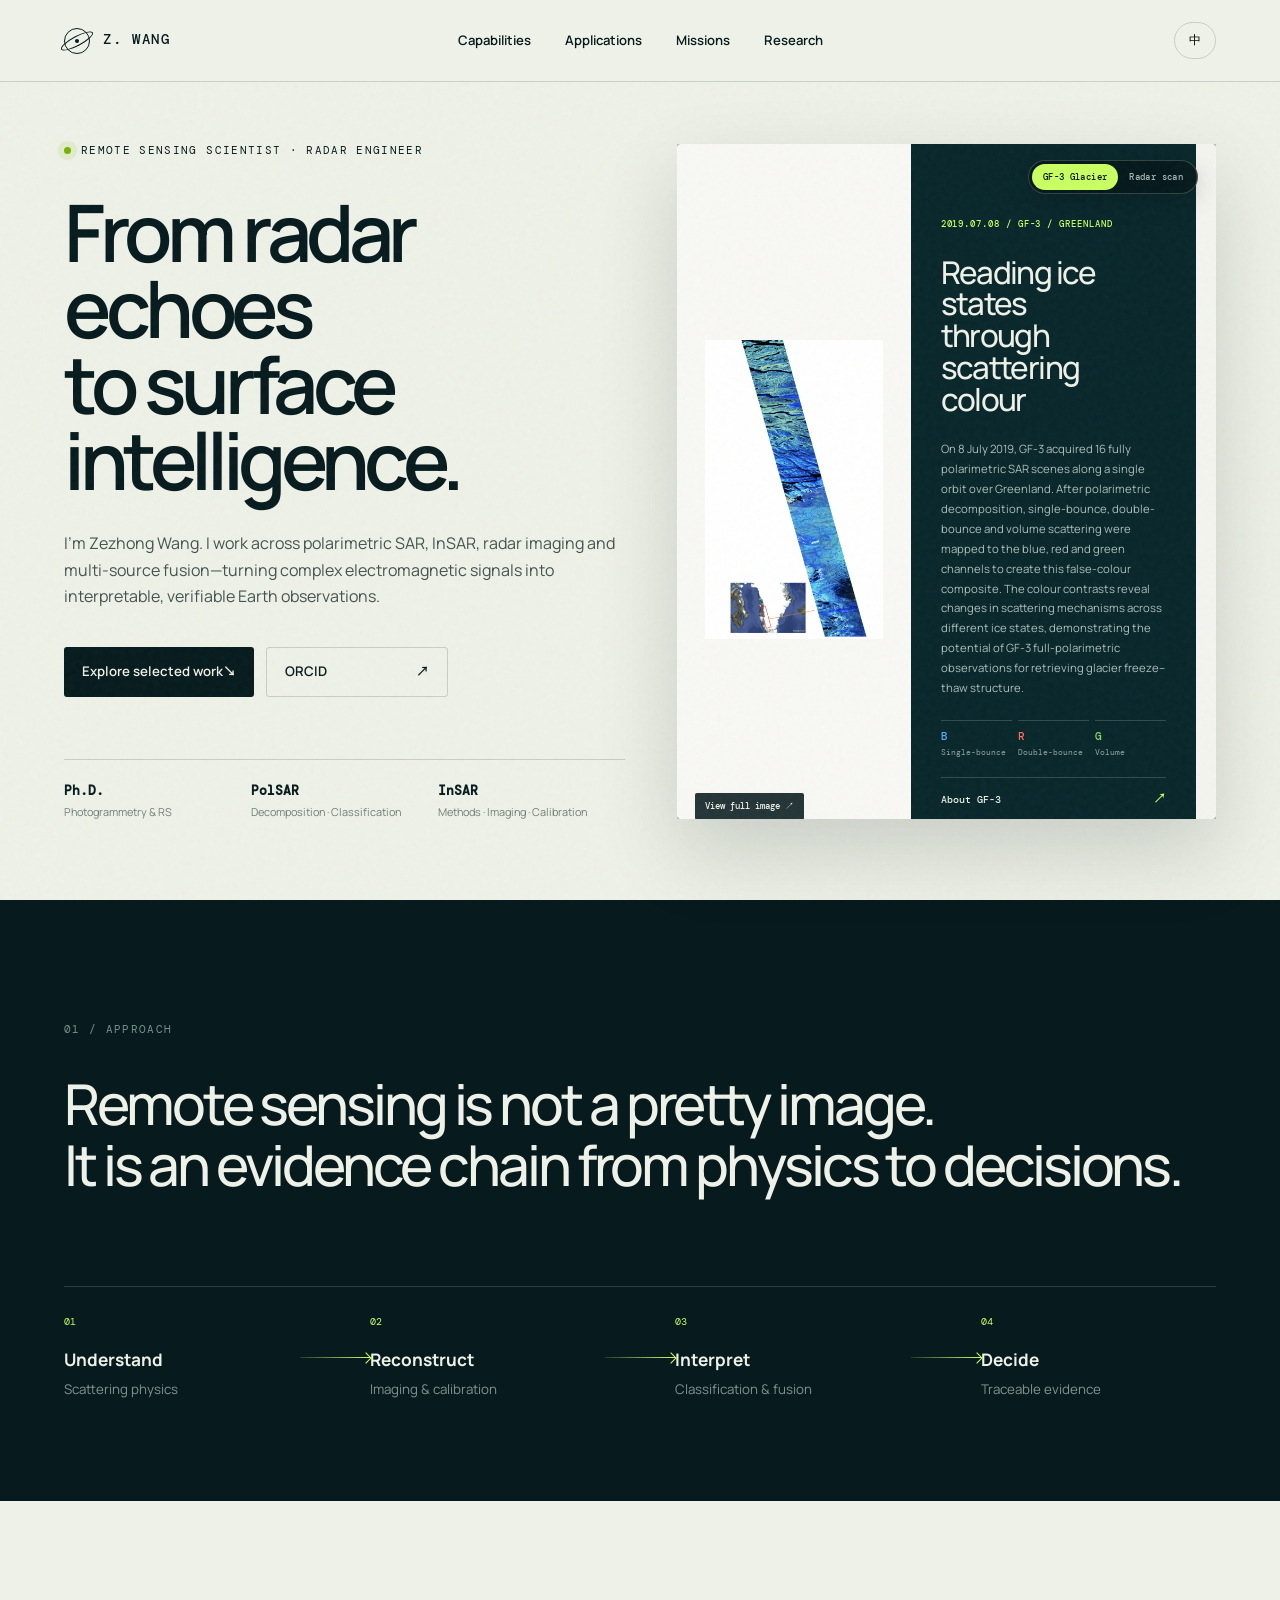
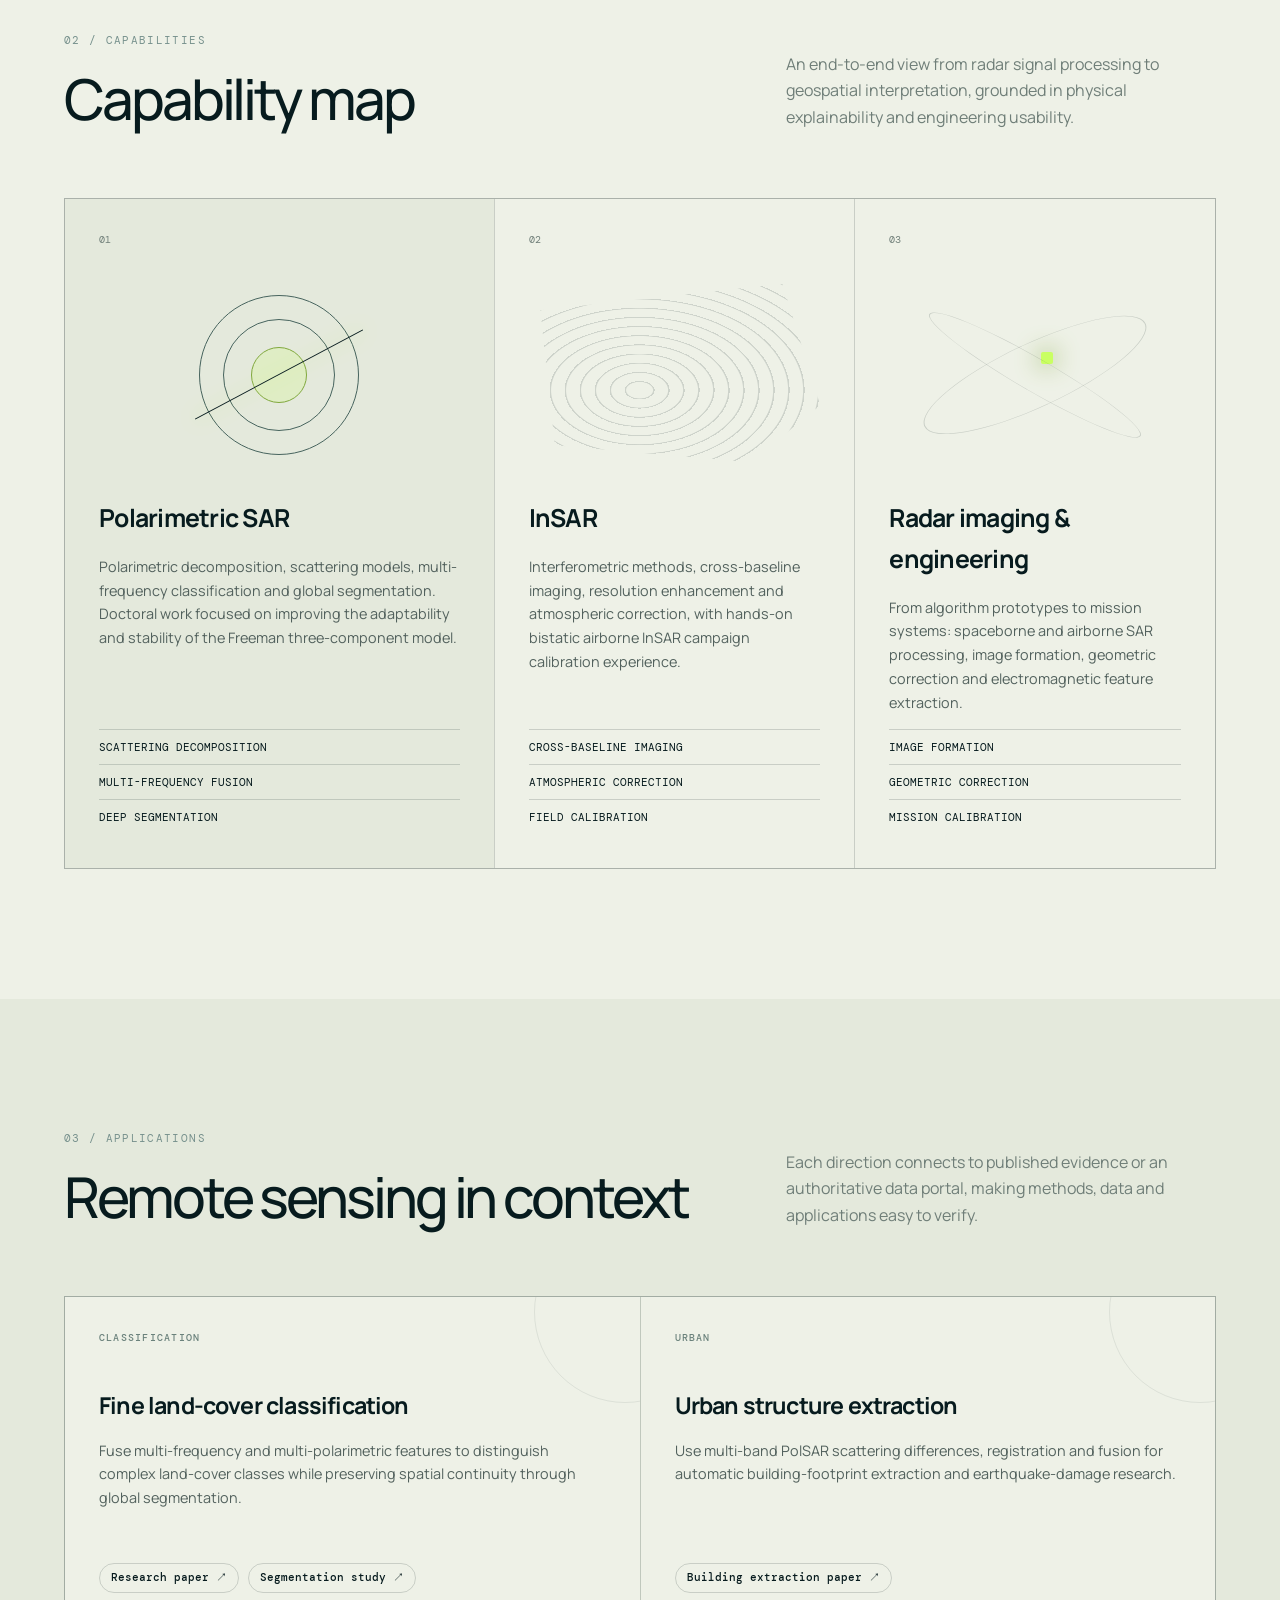
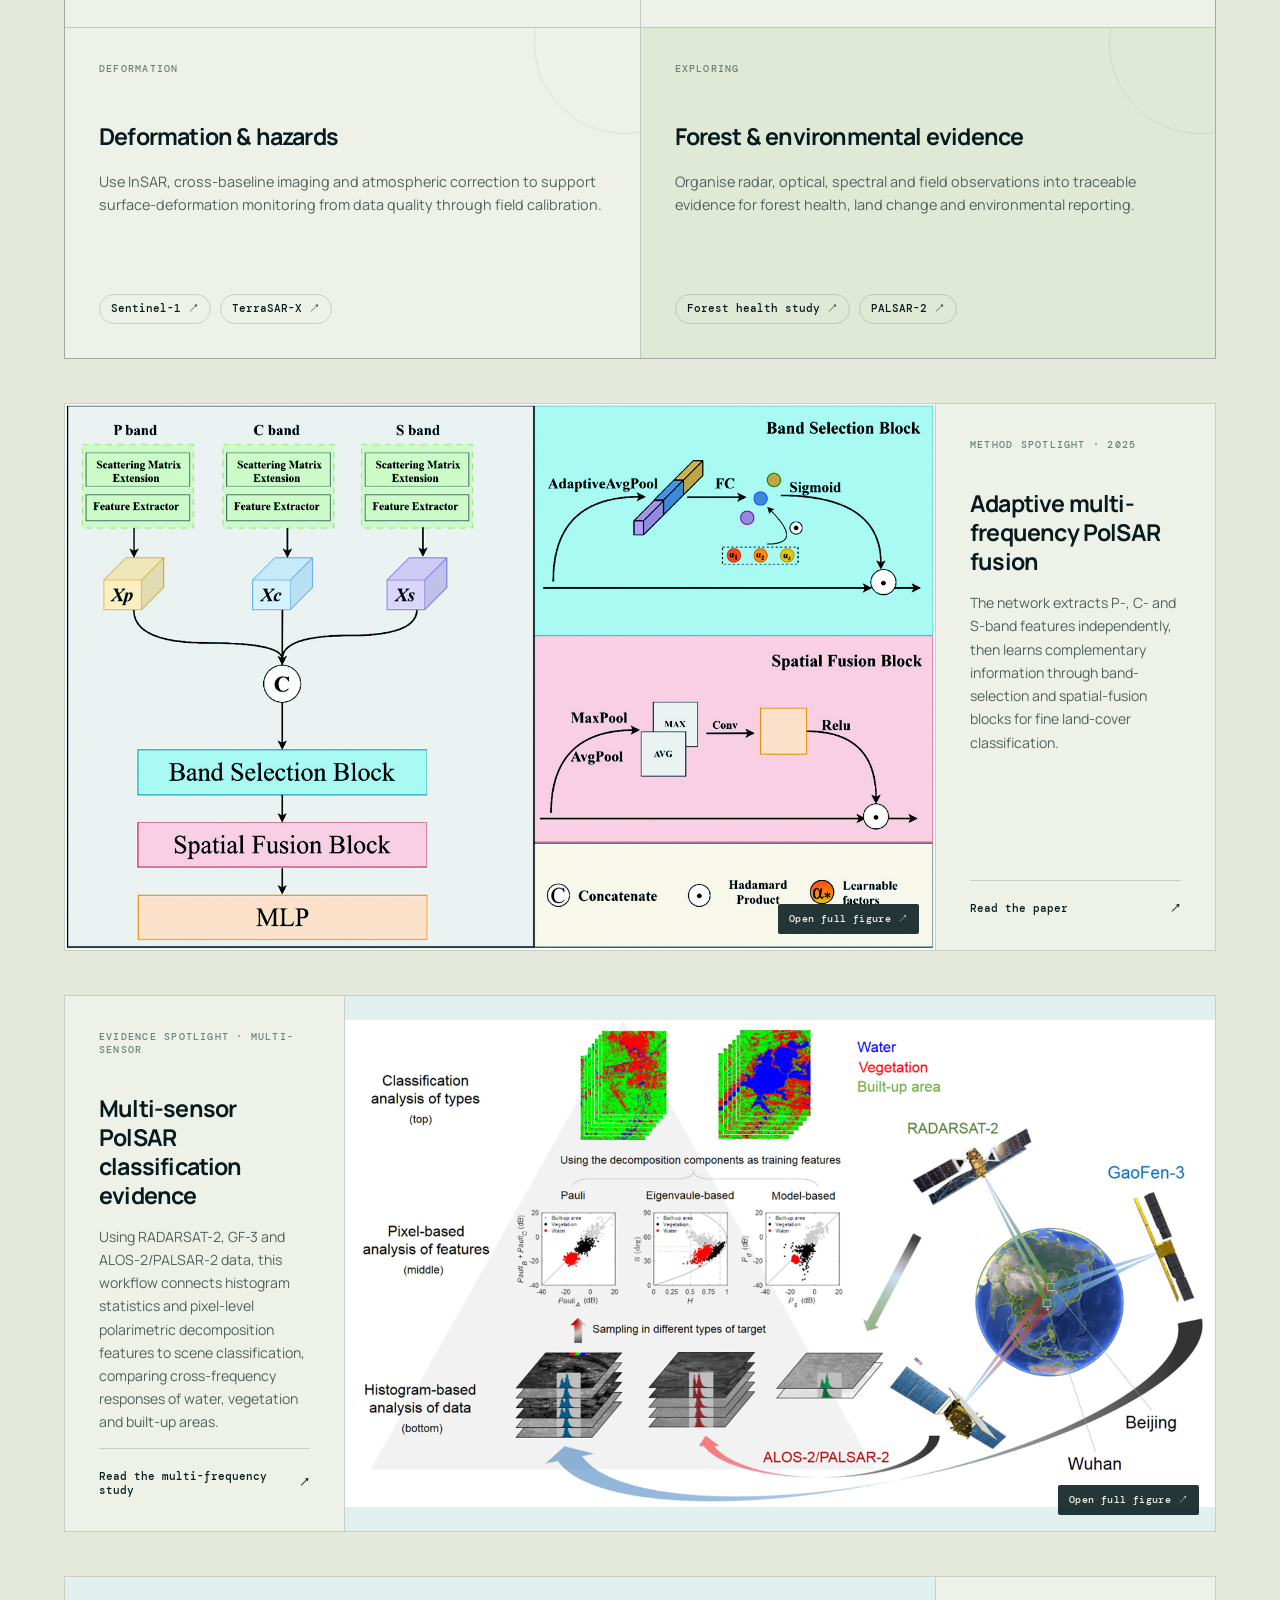
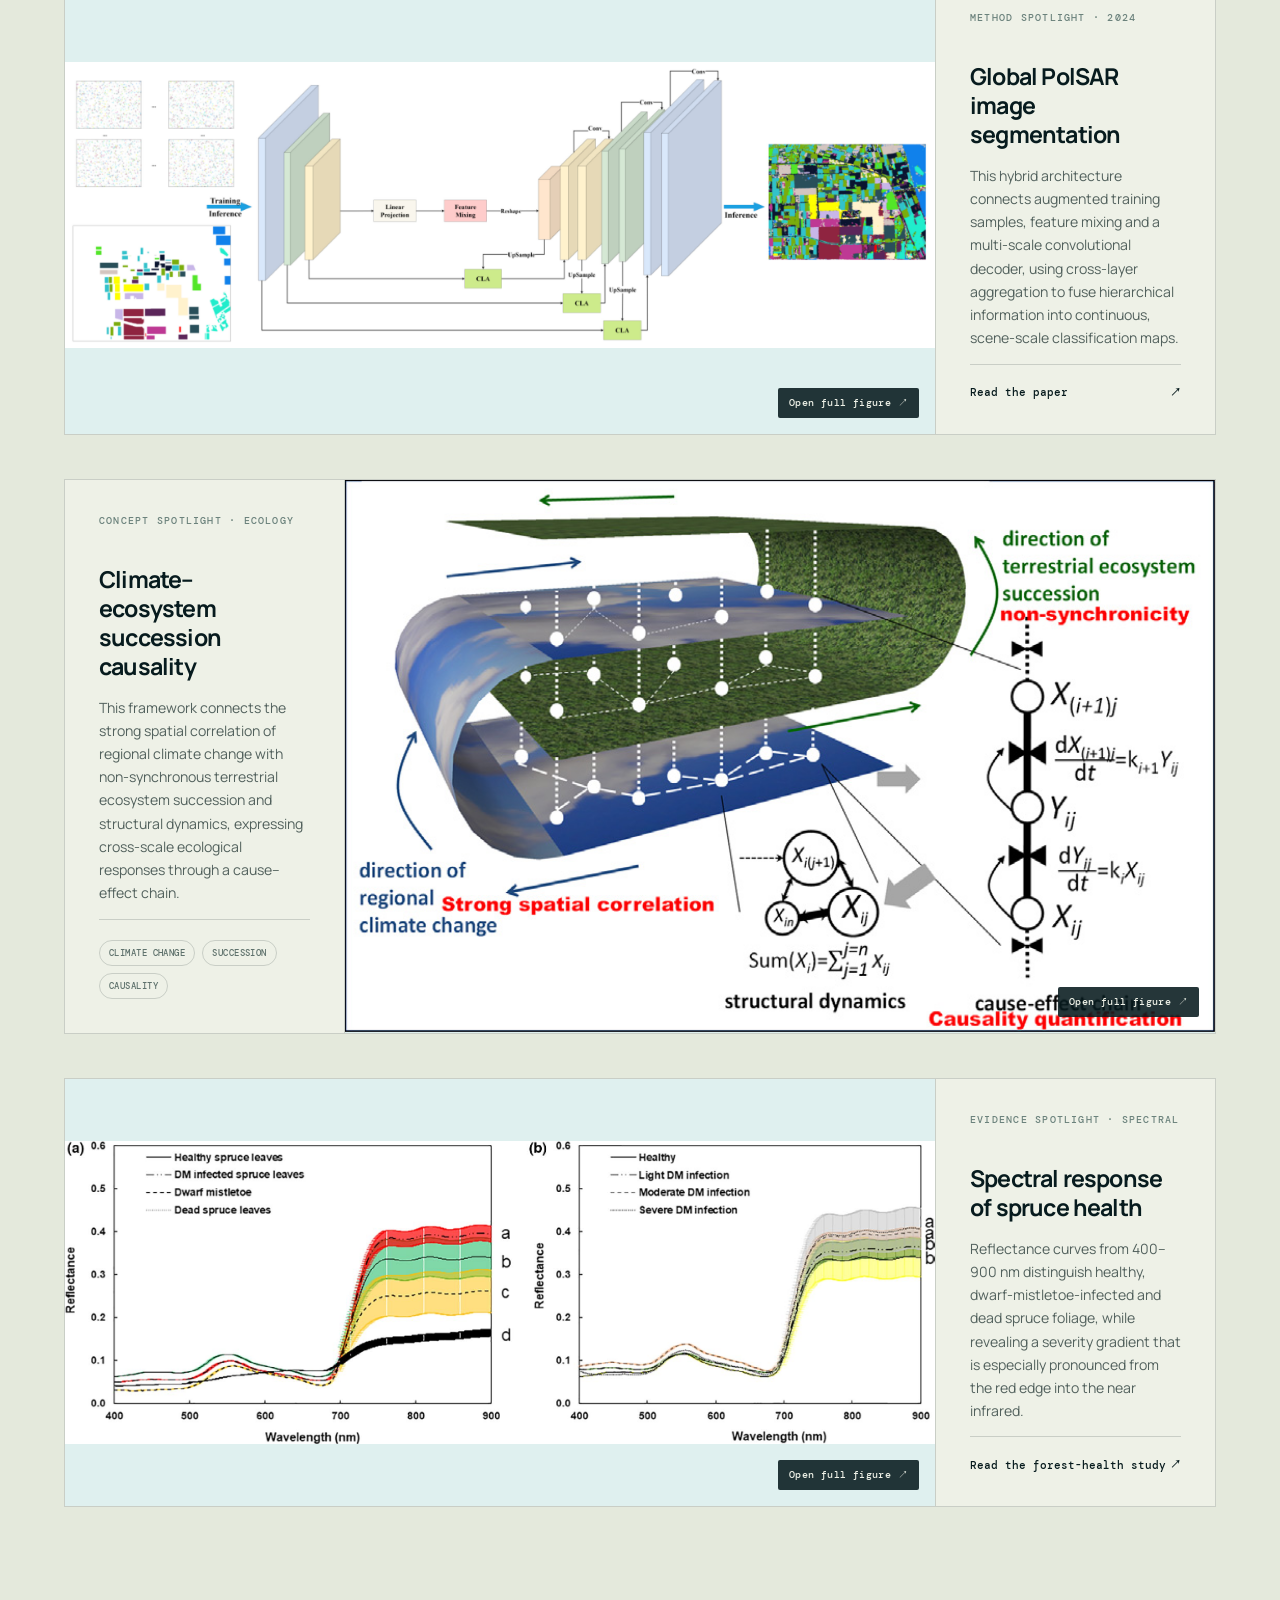
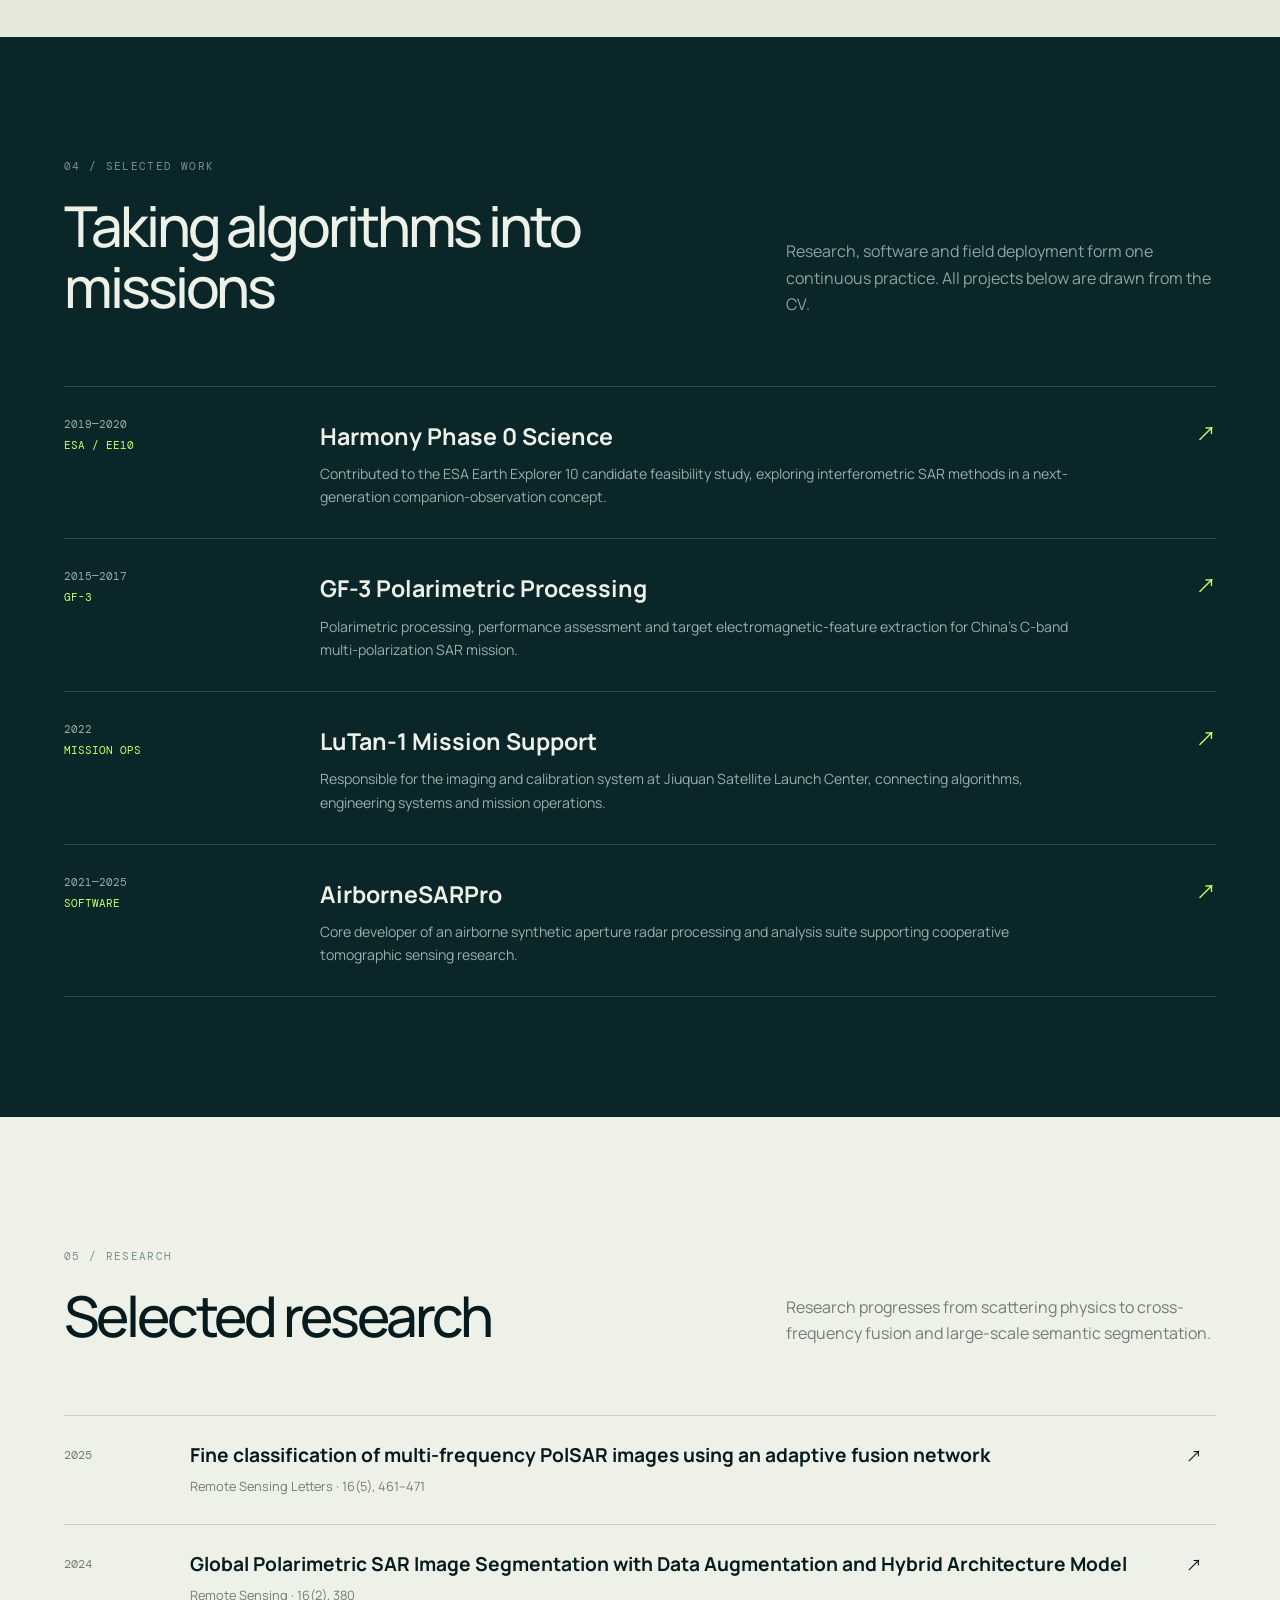
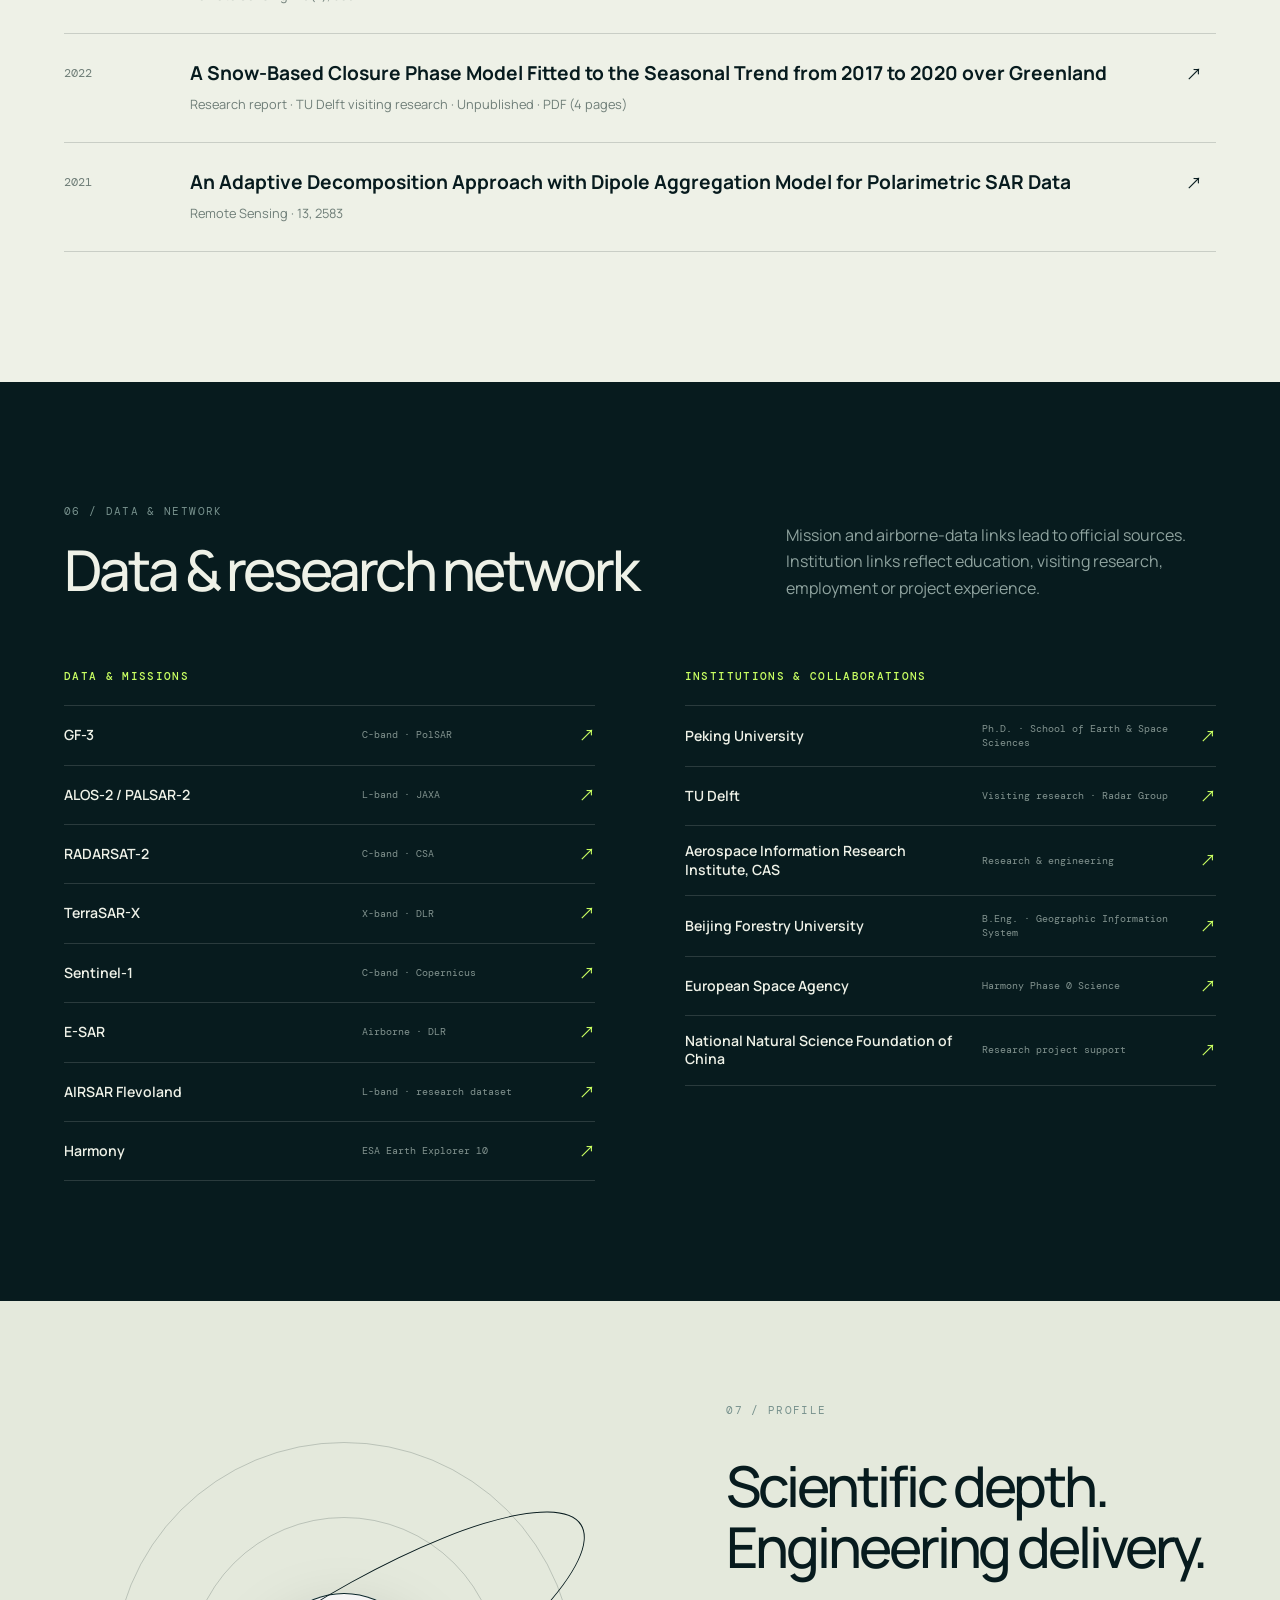
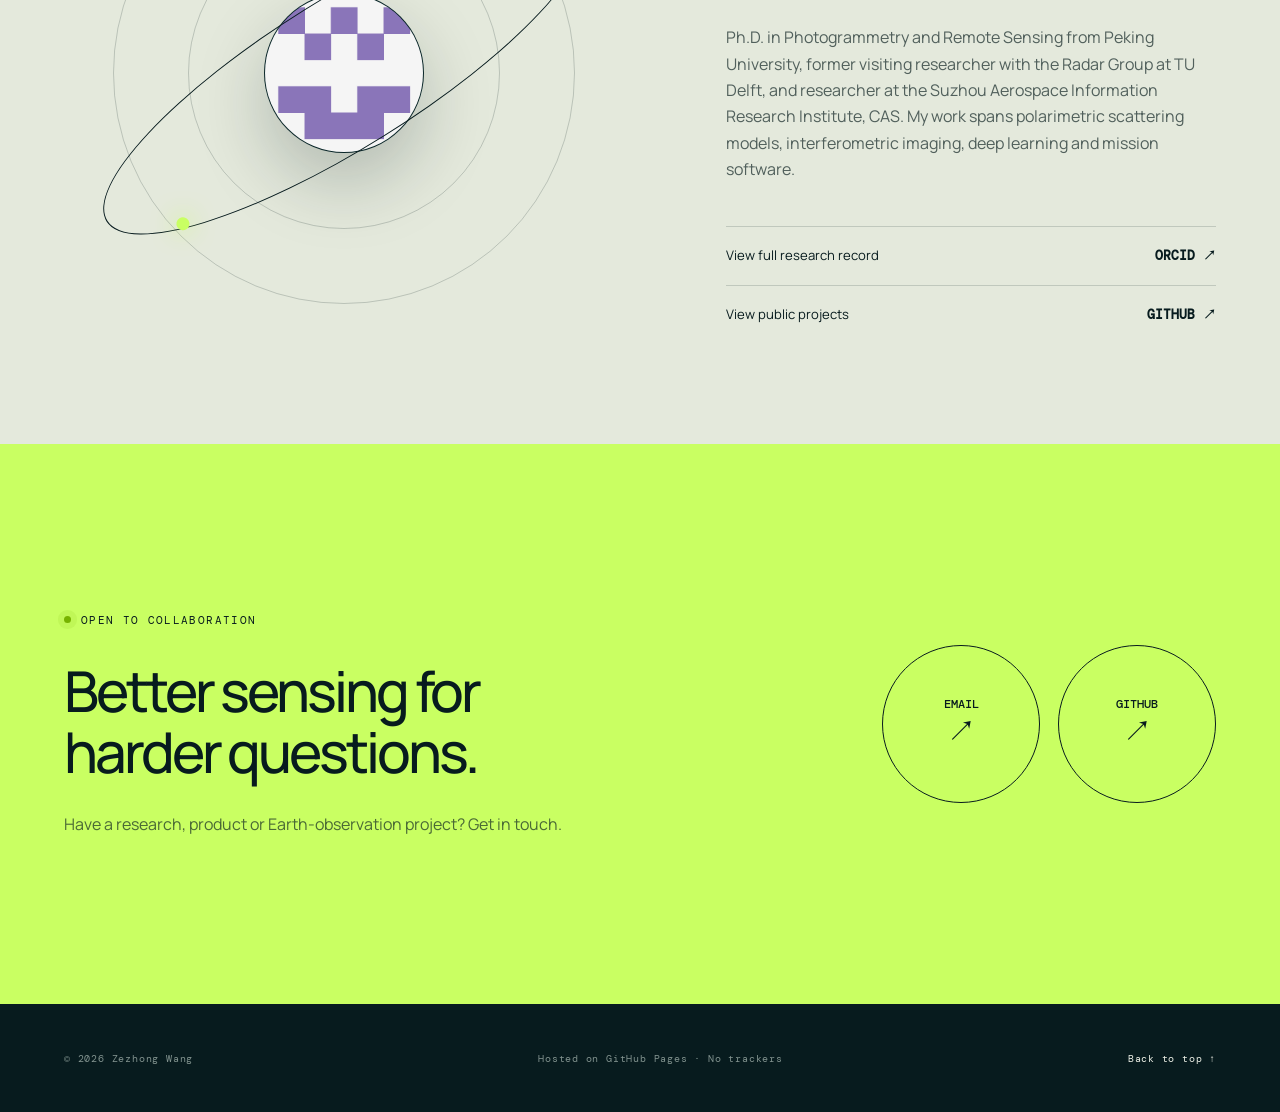
==== index.html @ a70226bd "Add TU Delft Greenland closure phase report" ====
<!doctype html>
<html lang="zh-CN">
<head>
  <meta charset="utf-8" />
  <meta name="viewport" content="width=device-width, initial-scale=1" />
  <meta name="description" content="Zezhong Wang 的个人遥感研究与工程作品集，聚焦极化 SAR、InSAR、雷达成像与多源遥感融合。" />
  <meta name="theme-color" content="#061b1f" />
  <meta property="og:type" content="website" />
  <meta property="og:title" content="Zezhong Wang — Remote Sensing Scientist" />
  <meta property="og:description" content="Polarimetric SAR, InSAR, radar imaging and traceable Earth-observation evidence." />
  <meta property="og:image" content="assets/img/social-card.svg" />
  <title>Zezhong Wang — Remote Sensing Scientist</title>
  <link rel="icon" href="assets/img/favicon.svg" type="image/svg+xml" />
  <link rel="preconnect" href="https://fonts.googleapis.com">
  <link rel="preconnect" href="https://fonts.gstatic.com" crossorigin>
  <link href="https://fonts.googleapis.com/css2?family=DM+Mono:wght@300;400;500&family=Manrope:wght@400;500;600;700&family=Noto+Sans+SC:wght@400;500;600;700&display=swap" rel="stylesheet">
  <link rel="stylesheet" href="styles.css?v=20261019-10" />
</head>
<body>
  <a class="skip-link" href="#top" data-zh="跳到主要内容" data-en="Skip to content">跳到主要内容</a>
  <div class="noise" aria-hidden="true"></div>
  <header class="site-header">
    <a class="brand" href="#top" aria-label="返回首页">
      <span class="brand-mark" aria-hidden="true"><i></i></span>
      <span>Z. WANG</span>
    </a>
    <nav id="site-nav" aria-label="主导航">
      <a href="#capabilities" data-zh="能力" data-en="Capabilities">能力</a>
      <a href="#applications" data-zh="应用" data-en="Applications">应用</a>
      <a href="#missions" data-zh="项目" data-en="Missions">项目</a>
      <a href="#research" data-zh="研究" data-en="Research">研究</a>
    </nav>
    <div class="header-actions">
      <button class="nav-toggle" type="button" aria-expanded="false" aria-controls="site-nav" aria-label="打开导航"><span></span><span></span><span></span></button>
      <button class="lang-toggle" type="button" aria-label="Switch language">EN</button>
    </div>
  </header>

  <main id="top">
    <section class="hero section-shell">
      <div class="hero-copy">
        <div class="eyebrow"><span class="pulse"></span><span data-zh="遥感科学家 · 雷达工程师" data-en="REMOTE SENSING SCIENTIST · RADAR ENGINEER">遥感科学家 · 雷达工程师</span></div>
        <h1 data-zh="从雷达回波，<br>看到地表结构。" data-en="From radar echoes<br>to surface intelligence.">从雷达回波，<br>看到地表结构。</h1>
        <p class="hero-lead" data-zh="我是 Zezhong Wang，专注于极化 SAR、InSAR、雷达成像与多源遥感融合，把复杂电磁信息转化为可解释、可验证的地球观测结果。" data-en="I'm Zezhong Wang. I work across polarimetric SAR, InSAR, radar imaging and multi-source fusion—turning complex electromagnetic signals into interpretable, verifiable Earth observations.">我是 Zezhong Wang，专注于极化 SAR、InSAR、雷达成像与多源遥感融合，把复杂电磁信息转化为可解释、可验证的地球观测结果。</p>
        <div class="hero-actions">
          <a class="button primary" href="#missions"><span data-zh="查看代表项目" data-en="Explore selected work">查看代表项目</span><b aria-hidden="true">↘</b></a>
          <a class="button ghost" href="https://orcid.org/0000-0002-5778-3769" target="_blank" rel="noreferrer">ORCID <span aria-hidden="true">↗</span></a>
        </div>
        <div class="signal-stats" aria-label="专业概览">
          <div><strong>Ph.D.</strong><span data-zh="摄影测量与遥感" data-en="Photogrammetry & RS">摄影测量与遥感</span></div>
          <div><strong>PolSAR</strong><span data-zh="分解 · 分类 · 分割" data-en="Decomposition · Classification">分解 · 分类 · 分割</span></div>
          <div><strong>InSAR</strong><span data-zh="方法 · 成像 · 标定" data-en="Methods · Imaging · Calibration">方法 · 成像 · 标定</span></div>
        </div>
      </div>

      <div class="hero-visual show-case" aria-label="高分三号格陵兰冰川极化 SAR 案例与交互式雷达扫描">
        <div class="visual-switch" role="group" aria-label="首屏视图">
          <button type="button" data-visual-mode="case" aria-pressed="true" data-zh="GF-3 冰川" data-en="GF-3 Glacier">GF-3 冰川</button>
          <button type="button" data-visual-mode="radar" aria-pressed="false" data-zh="互动雷达" data-en="Radar scan">互动雷达</button>
        </div>
        <canvas id="radarCanvas"></canvas>
        <div class="hud hud-top radar-ui"><span>SAR / POL</span><span class="live">LIVE</span></div>
        <div class="hud hud-side radar-ui" aria-hidden="true"><span>74°N</span><span>68°N</span><span>62°N</span></div>
        <div class="hud hud-bottom radar-ui">
          <span>HH</span><span>HV</span><span>VV</span><span>Δφ</span>
        </div>
        <div class="scan-caption radar-ui"><span data-zh="移动指针，探索回波" data-en="Move to interrogate echoes">移动指针，探索回波</span><b id="signalValue">−18.4 dB</b></div>
        <div class="profile-chip radar-ui">
          <img src="assets/img/avatar.png" alt="Zezhong Wang" width="56" height="56" />
          <div><strong>Zezhong Wang</strong><span><i></i><span data-zh="欢迎交流与合作" data-en="Open to collaboration">欢迎交流与合作</span></span></div>
        </div>
        <article class="hero-case-study">
          <a class="case-image" href="assets/img/gf3-greenland-glacier.png" target="_blank" rel="noreferrer" aria-label="查看高分三号格陵兰冰川伪彩色合成影像大图">
            <img src="assets/img/gf3-greenland-glacier.webp" alt="高分三号在格陵兰岛获取的全极化 SAR 伪彩色合成影像" decoding="async">
            <span data-zh="查看完整影像 ↗" data-en="View full image ↗">查看完整影像 ↗</span>
          </a>
          <div class="case-copy">
            <p class="case-kicker">2019.07.08 / GF-3 / GREENLAND</p>
            <h2 data-zh="从散射色彩<br>识别冰体状态" data-en="Reading ice states<br>through scattering colour">从散射色彩<br>识别冰体状态</h2>
            <p data-zh="2019年7月8日，高分三号（GF-3）在格陵兰岛上空单轨连续获取16景全极化 SAR 数据。经极化分解后，以单次散射、二次散射和体散射分别映射至蓝、红、绿通道，生成伪彩色合成影像。影像中的颜色差异揭示了不同冰体状态对应的散射机制变化，展示了利用 GF-3 全极化观测反演冰川冻融结构的潜力。" data-en="On 8 July 2019, GF-3 acquired 16 fully polarimetric SAR scenes along a single orbit over Greenland. After polarimetric decomposition, single-bounce, double-bounce and volume scattering were mapped to the blue, red and green channels to create this false-colour composite. The colour contrasts reveal changes in scattering mechanisms across different ice states, demonstrating the potential of GF-3 full-polarimetric observations for retrieving glacier freeze–thaw structure.">2019年7月8日，高分三号（GF-3）在格陵兰岛上空单轨连续获取16景全极化 SAR 数据。经极化分解后，以单次散射、二次散射和体散射分别映射至蓝、红、绿通道，生成伪彩色合成影像。影像中的颜色差异揭示了不同冰体状态对应的散射机制变化，展示了利用 GF-3 全极化观测反演冰川冻融结构的潜力。</p>
            <div class="case-legend" aria-label="极化分解通道">
              <span class="blue"><b>B</b><em data-zh="单次散射" data-en="Single-bounce">单次散射</em></span>
              <span class="red"><b>R</b><em data-zh="二次散射" data-en="Double-bounce">二次散射</em></span>
              <span class="green"><b>G</b><em data-zh="体散射" data-en="Volume">体散射</em></span>
            </div>
            <a class="case-source" href="https://www.cnsa.gov.cn/english/n6465652/n6465653/c6649456/content.html" target="_blank" rel="noreferrer"><span data-zh="了解 GF-3" data-en="About GF-3">了解 GF-3</span><b aria-hidden="true">↗</b></a>
          </div>
        </article>
      </div>
    </section>

    <section class="statement section-shell" aria-labelledby="statement-title">
      <p class="section-index">01 / APPROACH</p>
      <h2 id="statement-title" data-zh="遥感不是一张漂亮的图。<br>它是一条从物理机理到可靠判断的证据链。" data-en="Remote sensing is not a pretty image.<br>It is an evidence chain from physics to decisions.">遥感不是一张漂亮的图。<br>它是一条从物理机理到可靠判断的证据链。</h2>
      <div class="approach-flow" aria-label="遥感工作流">
        <div><span>01</span><strong data-zh="理解散射" data-en="Understand">理解散射</strong><small data-zh="极化机理与电磁特征" data-en="Scattering physics">极化机理与电磁特征</small></div>
        <i aria-hidden="true"></i>
        <div><span>02</span><strong data-zh="重建信息" data-en="Reconstruct">重建信息</strong><small data-zh="成像、标定与干涉" data-en="Imaging & calibration">成像、标定与干涉</small></div>
        <i aria-hidden="true"></i>
        <div><span>03</span><strong data-zh="提取语义" data-en="Interpret">提取语义</strong><small data-zh="分类、分割与融合" data-en="Classification & fusion">分类、分割与融合</small></div>
        <i aria-hidden="true"></i>
        <div><span>04</span><strong data-zh="支持决策" data-en="Decide">支持决策</strong><small data-zh="可解释、可复核的结果" data-en="Traceable evidence">可解释、可复核的结果</small></div>
      </div>
    </section>

    <section id="capabilities" class="capabilities section-shell">
      <div class="section-heading">
        <div><p class="section-index">02 / CAPABILITIES</p><h2 data-zh="能力坐标" data-en="Capability map">能力坐标</h2></div>
        <p data-zh="覆盖从雷达信号处理到地学信息提取的完整链路，同时保持对物理可解释性与工程可用性的关注。" data-en="An end-to-end view from radar signal processing to geospatial interpretation, grounded in physical explainability and engineering usability.">覆盖从雷达信号处理到地学信息提取的完整链路，同时保持对物理可解释性与工程可用性的关注。</p>
      </div>
      <div class="capability-grid">
        <article class="cap-card featured">
          <div class="card-number">01</div>
          <div class="polar-glyph" aria-hidden="true"><span></span><span></span><span></span><i></i></div>
          <h3>Polarimetric SAR</h3>
          <p data-zh="极化分解、散射建模、多频 PolSAR 分类与全局分割；博士研究聚焦 Freeman 三分量分解模型的适应性与稳定性。" data-en="Polarimetric decomposition, scattering models, multi-frequency classification and global segmentation. Doctoral work focused on improving the adaptability and stability of the Freeman three-component model.">极化分解、散射建模、多频 PolSAR 分类与全局分割；博士研究聚焦 Freeman 三分量分解模型的适应性与稳定性。</p>
          <ul><li>Scattering decomposition</li><li>Multi-frequency fusion</li><li>Deep segmentation</li></ul>
        </article>
        <article class="cap-card">
          <div class="card-number">02</div>
          <div class="contour-icon" aria-hidden="true"></div>
          <h3>InSAR</h3>
          <p data-zh="干涉方法、跨基线成像、分辨率提升与大气改正；拥有机载双站 InSAR 外场与角反射器标定经验。" data-en="Interferometric methods, cross-baseline imaging, resolution enhancement and atmospheric correction, with hands-on bistatic airborne InSAR campaign calibration experience.">干涉方法、跨基线成像、分辨率提升与大气改正；拥有机载双站 InSAR 外场与角反射器标定经验。</p>
          <ul><li>Cross-baseline imaging</li><li>Atmospheric correction</li><li>Field calibration</li></ul>
        </article>
        <article class="cap-card">
          <div class="card-number">03</div>
          <div class="orbit-icon" aria-hidden="true"><i></i></div>
          <h3 data-zh="雷达成像与工程" data-en="Radar imaging & engineering">雷达成像与工程</h3>
          <p data-zh="从算法原型到任务系统：参与星载与机载 SAR 处理软件、成像软件、几何校正及电磁特征提取工具开发。" data-en="From algorithm prototypes to mission systems: spaceborne and airborne SAR processing, image formation, geometric correction and electromagnetic feature extraction.">从算法原型到任务系统：参与星载与机载 SAR 处理软件、成像软件、几何校正及电磁特征提取工具开发。</p>
          <ul><li>Image formation</li><li>Geometric correction</li><li>Mission calibration</li></ul>
        </article>
      </div>
    </section>

    <section id="applications" class="applications section-shell">
      <div class="section-heading">
        <div><p class="section-index">03 / APPLICATIONS</p><h2 data-zh="把遥感能力放进场景" data-en="Remote sensing in context">把遥感能力放进场景</h2></div>
        <p data-zh="每个方向都连接到已发表研究或权威数据入口，让方法、数据与应用可以被快速核验。" data-en="Each direction connects to published evidence or an authoritative data portal, making methods, data and applications easy to verify.">每个方向都连接到已发表研究或权威数据入口，让方法、数据与应用可以被快速核验。</p>
      </div>
      <div class="application-grid">
        <article class="application-card">
          <span class="app-tag">CLASSIFICATION</span>
          <h3 data-zh="地物精细分类" data-en="Fine land-cover classification">地物精细分类</h3>
          <p data-zh="融合多频、多极化特征，提高复杂地物类别的区分能力，并通过全局分割保持空间结构连续性。" data-en="Fuse multi-frequency and multi-polarimetric features to distinguish complex land-cover classes while preserving spatial continuity through global segmentation.">融合多频、多极化特征，提高复杂地物类别的区分能力，并通过全局分割保持空间结构连续性。</p>
          <div class="app-links"><a href="https://doi.org/10.1080/2150704X.2025.2470884" target="_blank" rel="noreferrer" data-zh="研究论文 ↗" data-en="Research paper ↗">研究论文 ↗</a><a href="https://www.mdpi.com/2072-4292/16/2/380" target="_blank" rel="noreferrer" data-zh="分割研究 ↗" data-en="Segmentation study ↗">分割研究 ↗</a></div>
        </article>
        <article class="application-card">
          <span class="app-tag">URBAN</span>
          <h3 data-zh="城市建筑提取" data-en="Urban structure extraction">城市建筑提取</h3>
          <p data-zh="利用多波段 PolSAR 的散射差异、配准与融合，自动提取建筑轮廓，并支持震害信息识别研究。" data-en="Use multi-band PolSAR scattering differences, registration and fusion for automatic building-footprint extraction and earthquake-damage research.">利用多波段 PolSAR 的散射差异、配准与融合，自动提取建筑轮廓，并支持震害信息识别研究。</p>
          <div class="app-links"><a href="https://doi.org/10.11999/JEIT220776" target="_blank" rel="noreferrer" data-zh="建筑提取论文 ↗" data-en="Building extraction paper ↗">建筑提取论文 ↗</a></div>
        </article>
        <article class="application-card">
          <span class="app-tag">DEFORMATION</span>
          <h3 data-zh="形变与灾害监测" data-en="Deformation & hazards">形变与灾害监测</h3>
          <p data-zh="以 InSAR、跨基线成像和大气改正支撑地表形变观测，从数据质量到现场标定建立可靠链路。" data-en="Use InSAR, cross-baseline imaging and atmospheric correction to support surface-deformation monitoring from data quality through field calibration.">以 InSAR、跨基线成像和大气改正支撑地表形变观测，从数据质量到现场标定建立可靠链路。</p>
          <div class="app-links"><a href="https://dataspace.copernicus.eu/data-collections/copernicus-sentinel-missions/sentinel-1" target="_blank" rel="noreferrer">Sentinel-1 ↗</a><a href="https://www.dlr.de/en/research-and-transfer/projects-and-missions/terrasar-x/data-access-and-products" target="_blank" rel="noreferrer">TerraSAR-X ↗</a></div>
        </article>
        <article class="application-card exploring">
          <span class="app-tag" data-zh="正在拓展" data-en="EXPLORING">正在拓展</span>
          <h3 data-zh="森林与环境证据" data-en="Forest & environmental evidence">森林与环境证据</h3>
          <p data-zh="将雷达、光学、光谱与地面观测组织成可追溯证据，面向森林健康、土地变化与环境报告。" data-en="Organise radar, optical, spectral and field observations into traceable evidence for forest health, land change and environmental reporting.">将雷达、光学、光谱与地面观测组织成可追溯证据，面向森林健康、土地变化与环境报告。</p>
          <div class="app-links"><a href="https://doi.org/10.1111/efp.12669" target="_blank" rel="noreferrer" data-zh="森林健康研究 ↗" data-en="Forest health study ↗">森林健康研究 ↗</a><a href="https://www.eorc.jaxa.jp/ALOS/en/dataset/palsar2_l22_e.htm" target="_blank" rel="noreferrer">PALSAR-2 ↗</a></div>
        </article>
      </div>
      <figure class="method-figure">
        <a class="method-image" href="assets/img/adaptive-multifrequency-fusion.png" target="_blank" rel="noreferrer" aria-label="查看多频 PolSAR 自适应融合网络大图">
          <img src="assets/img/adaptive-multifrequency-fusion.webp" alt="P、C、S 波段 PolSAR 自适应融合网络结构图" loading="lazy" decoding="async">
          <span data-zh="打开大图 ↗" data-en="Open full figure ↗">打开大图 ↗</span>
        </a>
        <figcaption>
          <span class="app-tag">METHOD SPOTLIGHT · 2025</span>
          <h3 data-zh="多频 PolSAR 自适应融合" data-en="Adaptive multi-frequency PolSAR fusion">多频 PolSAR 自适应融合</h3>
          <p data-zh="该网络分别提取 P、C、S 波段特征，通过波段选择与空间融合模块学习互补信息，为复杂地物精细分类提供可解释的融合路径。" data-en="The network extracts P-, C- and S-band features independently, then learns complementary information through band-selection and spatial-fusion blocks for fine land-cover classification.">该网络分别提取 P、C、S 波段特征，通过波段选择与空间融合模块学习互补信息，为复杂地物精细分类提供可解释的融合路径。</p>
          <a class="method-paper" href="https://doi.org/10.1080/2150704X.2025.2470884" target="_blank" rel="noreferrer"><span data-zh="查看论文" data-en="Read the paper">查看论文</span><b aria-hidden="true">↗</b></a>
        </figcaption>
      </figure>
      <figure class="method-figure reverse">
        <a class="method-image" href="assets/img/multisensor-polsar-classification.png" target="_blank" rel="noreferrer" aria-label="查看多传感器 PolSAR 分类分析大图">
          <img src="assets/img/multisensor-polsar-classification.webp" alt="RADARSAT-2、高分三号与 ALOS-2 PALSAR-2 多传感器极化 SAR 分类分析流程图" loading="lazy" decoding="async">
          <span data-zh="打开大图 ↗" data-en="Open full figure ↗">打开大图 ↗</span>
        </a>
        <figcaption>
          <span class="app-tag">EVIDENCE SPOTLIGHT · MULTI-SENSOR</span>
          <h3 data-zh="多传感器 PolSAR 分类证据链" data-en="Multi-sensor PolSAR classification evidence">多传感器 PolSAR 分类证据链</h3>
          <p data-zh="以 RADARSAT-2、高分三号和 ALOS-2/PALSAR-2 数据为基础，从直方图统计、像素级极化分解特征到场景分类结果，比较水体、植被与建筑区的跨频段响应。" data-en="Using RADARSAT-2, GF-3 and ALOS-2/PALSAR-2 data, this workflow connects histogram statistics and pixel-level polarimetric decomposition features to scene classification, comparing cross-frequency responses of water, vegetation and built-up areas.">以 RADARSAT-2、高分三号和 ALOS-2/PALSAR-2 数据为基础，从直方图统计、像素级极化分解特征到场景分类结果，比较水体、植被与建筑区的跨频段响应。</p>
          <a class="method-paper" href="https://doi.org/10.1080/2150704X.2025.2470884" target="_blank" rel="noreferrer"><span data-zh="查看多频分类研究" data-en="Read the multi-frequency study">查看多频分类研究</span><b aria-hidden="true">↗</b></a>
        </figcaption>
      </figure>
      <figure class="method-figure">
        <a class="method-image" href="assets/img/global-polsar-segmentation.png" target="_blank" rel="noreferrer" aria-label="查看全局 PolSAR 图像分割网络大图">
          <img src="assets/img/global-polsar-segmentation.webp" alt="从训练样本增强到全局 PolSAR 分类图的混合分割网络结构图" loading="lazy" decoding="async">
          <span data-zh="打开大图 ↗" data-en="Open full figure ↗">打开大图 ↗</span>
        </a>
        <figcaption>
          <span class="app-tag">METHOD SPOTLIGHT · 2024</span>
          <h3 data-zh="全局 PolSAR 图像分割" data-en="Global PolSAR image segmentation">全局 PolSAR 图像分割</h3>
          <p data-zh="该混合架构把增强后的训练样本、特征混合与多尺度卷积解码连接起来，并通过跨层聚合模块融合不同层级信息，面向大范围场景生成连续分类结果。" data-en="This hybrid architecture connects augmented training samples, feature mixing and a multi-scale convolutional decoder, using cross-layer aggregation to fuse hierarchical information into continuous, scene-scale classification maps.">该混合架构把增强后的训练样本、特征混合与多尺度卷积解码连接起来，并通过跨层聚合模块融合不同层级信息，面向大范围场景生成连续分类结果。</p>
          <a class="method-paper" href="https://doi.org/10.3390/rs16020380" target="_blank" rel="noreferrer"><span data-zh="查看论文" data-en="Read the paper">查看论文</span><b aria-hidden="true">↗</b></a>
        </figcaption>
      </figure>
      <figure class="method-figure concept reverse">
        <a class="method-image" href="assets/img/climate-ecosystem-causality.png" target="_blank" rel="noreferrer" aria-label="查看气候与生态演替因果框架大图">
          <img src="assets/img/climate-ecosystem-causality.webp" alt="区域气候变化、陆地生态系统演替与因果量化概念框架图" loading="lazy" decoding="async">
          <span data-zh="打开大图 ↗" data-en="Open full figure ↗">打开大图 ↗</span>
        </a>
        <figcaption>
          <span class="app-tag">CONCEPT SPOTLIGHT · ECOLOGY</span>
          <h3 data-zh="气候—生态演替因果框架" data-en="Climate–ecosystem succession causality">气候—生态演替因果框架</h3>
          <p data-zh="该框架把区域气候变化的强空间相关性、陆地生态系统演替的非同步性与结构动力学联系起来，用因果链表达跨空间层级的生态响应。" data-en="This framework connects the strong spatial correlation of regional climate change with non-synchronous terrestrial ecosystem succession and structural dynamics, expressing cross-scale ecological responses through a cause–effect chain.">该框架把区域气候变化的强空间相关性、陆地生态系统演替的非同步性与结构动力学联系起来，用因果链表达跨空间层级的生态响应。</p>
          <div class="method-themes" aria-label="主题"><span>CLIMATE CHANGE</span><span>SUCCESSION</span><span>CAUSALITY</span></div>
        </figcaption>
      </figure>
      <figure class="method-figure">
        <a class="method-image" href="assets/img/spruce-dwarf-mistletoe-reflectance.png" target="_blank" rel="noreferrer" aria-label="查看云杉矮槲寄生感染光谱反射率大图">
          <img src="assets/img/spruce-dwarf-mistletoe-reflectance.webp" alt="健康、矮槲寄生感染和死亡云杉叶片在 400 至 900 纳米范围内的反射率曲线" loading="lazy" decoding="async">
          <span data-zh="打开大图 ↗" data-en="Open full figure ↗">打开大图 ↗</span>
        </a>
        <figcaption>
          <span class="app-tag">EVIDENCE SPOTLIGHT · SPECTRAL</span>
          <h3 data-zh="云杉健康状态的光谱响应" data-en="Spectral response of spruce health">云杉健康状态的光谱响应</h3>
          <p data-zh="400–900 nm 的反射率曲线区分了健康、矮槲寄生感染与死亡云杉叶片，并呈现不同感染程度的响应梯度；差异在红边至近红外区间尤为明显。" data-en="Reflectance curves from 400–900 nm distinguish healthy, dwarf-mistletoe-infected and dead spruce foliage, while revealing a severity gradient that is especially pronounced from the red edge into the near infrared.">400–900 nm 的反射率曲线区分了健康、矮槲寄生感染与死亡云杉叶片，并呈现不同感染程度的响应梯度；差异在红边至近红外区间尤为明显。</p>
          <a class="method-paper" href="https://doi.org/10.1111/efp.12669" target="_blank" rel="noreferrer"><span data-zh="查看森林健康研究" data-en="Read the forest-health study">查看森林健康研究</span><b aria-hidden="true">↗</b></a>
        </figcaption>
      </figure>
    </section>

    <section id="missions" class="missions section-shell">
      <div class="section-heading inverse">
        <div><p class="section-index">04 / SELECTED WORK</p><h2 data-zh="让算法进入真实任务" data-en="Taking algorithms into missions">让算法进入真实任务</h2></div>
        <p data-zh="研究、软件与外场工作共同构成能力证明。以下项目均来自个人履历。" data-en="Research, software and field deployment form one continuous practice. All projects below are drawn from the CV.">研究、软件与外场工作共同构成能力证明。以下项目均来自个人履历。</p>
      </div>
      <div class="mission-list">
        <article class="mission active" tabindex="0">
          <div class="mission-meta"><span>2019—2020</span><em>ESA / EE10</em></div>
          <div><h3>Harmony Phase 0 Science</h3><p data-zh="参与 ESA 地球探索者 10 号候选任务可行性研究，将干涉 SAR 方法置于下一代协同观测概念中验证。" data-en="Contributed to the ESA Earth Explorer 10 candidate feasibility study, exploring interferometric SAR methods in a next-generation companion-observation concept.">参与 ESA 地球探索者 10 号候选任务可行性研究，将干涉 SAR 方法置于下一代协同观测概念中验证。</p></div>
          <span class="mission-arrow">↗</span>
        </article>
        <article class="mission" tabindex="0">
          <div class="mission-meta"><span>2015—2017</span><em>GF-3</em></div>
          <div><h3 data-zh="高分三号极化数据处理" data-en="GF-3 Polarimetric Processing">高分三号极化数据处理</h3><p data-zh="面向我国首颗 C 波段多极化 SAR 卫星，开展极化数据处理、性能评估与目标电磁特征提取软件研发。" data-en="Polarimetric processing, performance assessment and target electromagnetic-feature extraction for China's C-band multi-polarization SAR mission.">面向我国首颗 C 波段多极化 SAR 卫星，开展极化数据处理、性能评估与目标电磁特征提取软件研发。</p></div>
          <span class="mission-arrow">↗</span>
        </article>
        <article class="mission" tabindex="0">
          <div class="mission-meta"><span>2022</span><em>MISSION OPS</em></div>
          <div><h3 data-zh="陆探一号任务支持" data-en="LuTan-1 Mission Support">陆探一号任务支持</h3><p data-zh="在酒泉卫星发射中心负责成像与标定系统，连接算法、工程系统与任务现场。" data-en="Responsible for the imaging and calibration system at Jiuquan Satellite Launch Center, connecting algorithms, engineering systems and mission operations.">在酒泉卫星发射中心负责成像与标定系统，连接算法、工程系统与任务现场。</p></div>
          <span class="mission-arrow">↗</span>
        </article>
        <article class="mission" tabindex="0">
          <div class="mission-meta"><span>2021—2025</span><em>SOFTWARE</em></div>
          <div><h3>AirborneSARPro</h3><p data-zh="作为核心开发者构建机载合成孔径雷达处理与分析软件套件，支撑协同层析探测技术研究。" data-en="Core developer of an airborne synthetic aperture radar processing and analysis suite supporting cooperative tomographic sensing research.">作为核心开发者构建机载合成孔径雷达处理与分析软件套件，支撑协同层析探测技术研究。</p></div>
          <span class="mission-arrow">↗</span>
        </article>
      </div>
    </section>

    <section id="research" class="research section-shell">
      <div class="section-heading">
        <div><p class="section-index">05 / RESEARCH</p><h2 data-zh="近期研究" data-en="Selected research">近期研究</h2></div>
        <p data-zh="研究重点从散射机理延伸到跨频融合与大范围语义分割。" data-en="Research progresses from scattering physics to cross-frequency fusion and large-scale semantic segmentation.">研究重点从散射机理延伸到跨频融合与大范围语义分割。</p>
      </div>
      <div class="paper-list">
        <a href="https://doi.org/10.1080/2150704X.2025.2470884" target="_blank" rel="noreferrer" class="paper">
          <span class="paper-year">2025</span><div><h3>Fine classification of multi-frequency PolSAR images using an adaptive fusion network</h3><p>Remote Sensing Letters · 16(5), 461–471</p></div><span>↗</span>
        </a>
        <a href="https://doi.org/10.3390/rs16020380" target="_blank" rel="noreferrer" class="paper">
          <span class="paper-year">2024</span><div><h3>Global Polarimetric SAR Image Segmentation with Data Augmentation and Hybrid Architecture Model</h3><p>Remote Sensing · 16(2), 380</p></div><span>↗</span>
        </a>
        <a href="assets/reports/phase-closure-greenland-tu-delft-2022.pdf" target="_blank" rel="noreferrer" class="paper research-report">
          <span class="paper-year">2022</span><div><h3>A Snow-Based Closure Phase Model Fitted to the Seasonal Trend from 2017 to 2020 over Greenland</h3><p data-zh="研究报告 · 代尔夫特理工大学访问交流成果 · 未正式发表 · PDF（4页）" data-en="Research report · TU Delft visiting research · Unpublished · PDF (4 pages)">研究报告 · 代尔夫特理工大学访问交流成果 · 未正式发表 · PDF（4页）</p></div><span>↗</span>
        </a>
        <a href="https://doi.org/10.3390/rs13132583" target="_blank" rel="noreferrer" class="paper">
          <span class="paper-year">2021</span><div><h3>An Adaptive Decomposition Approach with Dipole Aggregation Model for Polarimetric SAR Data</h3><p>Remote Sensing · 13, 2583</p></div><span>↗</span>
        </a>
      </div>
    </section>

    <section class="ecosystem section-shell" aria-labelledby="ecosystem-title">
      <div class="section-heading inverse">
        <div><p class="section-index">06 / DATA & NETWORK</p><h2 id="ecosystem-title" data-zh="数据与合作网络" data-en="Data & research network">数据与合作网络</h2></div>
        <p data-zh="卫星与机载数据链接指向任务方或官方数据入口；机构链接对应教育、访问研究、任职或项目经历。" data-en="Mission and airborne-data links lead to official sources. Institution links reflect education, visiting research, employment or project experience.">卫星与机载数据链接指向任务方或官方数据入口；机构链接对应教育、访问研究、任职或项目经历。</p>
      </div>
      <div class="link-columns">
        <div class="link-group">
          <h3 data-zh="数据与任务" data-en="Data & missions">数据与任务</h3>
          <a href="https://www.cnsa.gov.cn/english/n6465652/n6465653/c6649456/content.html" target="_blank" rel="noreferrer"><span>GF-3</span><small>C-band · PolSAR</small><b>↗</b></a>
          <a href="https://www.eorc.jaxa.jp/ALOS/en/dataset/palsar2_l22_e.htm" target="_blank" rel="noreferrer"><span>ALOS-2 / PALSAR-2</span><small>L-band · JAXA</small><b>↗</b></a>
          <a href="https://www.asc-csa.gc.ca/eng/satellites/radarsat2/" target="_blank" rel="noreferrer"><span>RADARSAT-2</span><small>C-band · CSA</small><b>↗</b></a>
          <a href="https://www.dlr.de/en/research-and-transfer/projects-and-missions/terrasar-x/data-access-and-products" target="_blank" rel="noreferrer"><span>TerraSAR-X</span><small>X-band · DLR</small><b>↗</b></a>
          <a href="https://dataspace.copernicus.eu/data-collections/copernicus-sentinel-missions/sentinel-1" target="_blank" rel="noreferrer"><span>Sentinel-1</span><small>C-band · Copernicus</small><b>↗</b></a>
          <a href="https://geoservice.dlr.de/data-assets/yfl6ddw7pp47.html" target="_blank" rel="noreferrer"><span>E-SAR</span><small>Airborne · DLR</small><b>↗</b></a>
          <a href="https://www.mdpi.com/2072-4292/16/2/380" target="_blank" rel="noreferrer"><span>AIRSAR Flevoland</span><small>L-band · research dataset</small><b>↗</b></a>
          <a href="https://www.esa.int/Applications/Observing_the_Earth/FutureEO/Preparing_for_tomorrow/Scientific_and_technical_mission_documents" target="_blank" rel="noreferrer"><span>Harmony</span><small>ESA Earth Explorer 10</small><b>↗</b></a>
        </div>
        <div class="link-group">
          <h3 data-zh="机构与合作经历" data-en="Institutions & collaborations">机构与合作经历</h3>
          <a href="https://sess2.pku.edu.cn/english/index.htm" target="_blank" rel="noreferrer"><span data-zh="北京大学" data-en="Peking University">北京大学</span><small data-zh="博士 · 地球与空间科学学院" data-en="Ph.D. · School of Earth & Space Sciences">博士 · 地球与空间科学学院</small><b>↗</b></a>
          <a href="https://research.tudelft.nl/en/organisations/geoscience-and-remote-sensing/" target="_blank" rel="noreferrer"><span>TU Delft</span><small data-zh="访问研究 · Radar Group" data-en="Visiting research · Radar Group">访问研究 · Radar Group</small><b>↗</b></a>
          <a href="https://english.aircas.cas.cn/" target="_blank" rel="noreferrer"><span data-zh="中国科学院空天信息创新研究院" data-en="Aerospace Information Research Institute, CAS">中国科学院空天信息创新研究院</span><small data-zh="研究与工程" data-en="Research & engineering">研究与工程</small><b>↗</b></a>
          <a href="https://english.bjfu.edu.cn/" target="_blank" rel="noreferrer"><span data-zh="北京林业大学" data-en="Beijing Forestry University">北京林业大学</span><small data-zh="本科 · 地理信息系统" data-en="B.Eng. · Geographic Information System">本科 · 地理信息系统</small><b>↗</b></a>
          <a href="https://www.esa.int/Applications/Observing_the_Earth/FutureEO/Preparing_for_tomorrow/Scientific_and_technical_mission_documents" target="_blank" rel="noreferrer"><span data-zh="欧洲航天局" data-en="European Space Agency">欧洲航天局</span><small>Harmony Phase 0 Science</small><b>↗</b></a>
          <a href="https://www.nsfc.gov.cn/english/site_1/index.html" target="_blank" rel="noreferrer"><span data-zh="国家自然科学基金委员会" data-en="National Natural Science Foundation of China">国家自然科学基金委员会</span><small data-zh="科研项目支持" data-en="Research project support">科研项目支持</small><b>↗</b></a>
        </div>
      </div>
    </section>

    <section class="bio section-shell">
      <div class="bio-orbit"><span><img src="assets/img/avatar.png" alt="Zezhong Wang" width="420" height="420" /></span><i aria-hidden="true"></i></div>
      <div class="bio-copy">
        <p class="section-index">07 / PROFILE</p>
        <h2 data-zh="研究的深度，<br>工程的落地。" data-en="Scientific depth.<br>Engineering delivery.">研究的深度，<br>工程的落地。</h2>
        <p data-zh="北京大学摄影测量与遥感博士，曾在代尔夫特理工大学雷达组开展访问研究，后在中国科学院苏州空天信息研究院担任研究员。研究经历横跨极化散射建模、干涉成像、深度学习与任务系统研发。" data-en="Ph.D. in Photogrammetry and Remote Sensing from Peking University, former visiting researcher with the Radar Group at TU Delft, and researcher at the Suzhou Aerospace Information Research Institute, CAS. My work spans polarimetric scattering models, interferometric imaging, deep learning and mission software.">北京大学摄影测量与遥感博士，曾在代尔夫特理工大学雷达组开展访问研究，后在中国科学院苏州空天信息研究院担任研究员。研究经历横跨极化散射建模、干涉成像、深度学习与任务系统研发。</p>
        <div class="bio-links">
          <a href="https://orcid.org/0000-0002-5778-3769" target="_blank" rel="noreferrer"><span data-zh="查看完整研究记录" data-en="View full research record">查看完整研究记录</span><b>ORCID ↗</b></a>
          <a href="https://github.com/lengmeiqing" target="_blank" rel="noreferrer"><span data-zh="查看公开项目" data-en="View public projects">查看公开项目</span><b>GITHUB ↗</b></a>
        </div>
      </div>
    </section>

    <section class="closing section-shell" id="contact">
      <div><p class="eyebrow"><span class="pulse"></span><span data-zh="开放合作" data-en="OPEN TO COLLABORATION">开放合作</span></p><h2 data-zh="用更好的遥感，<br>回答更难的问题。" data-en="Better sensing for<br>harder questions.">用更好的遥感，<br>回答更难的问题。</h2><p class="closing-note" data-zh="有研究、产品或地球观测项目，欢迎直接联系。" data-en="Have a research, product or Earth-observation project? Get in touch.">有研究、产品或地球观测项目，欢迎直接联系。</p></div>
      <div class="closing-actions">
        <a class="round-link" href="mailto:meiqingg@gmail.com" aria-label="发送邮件"><span>EMAIL</span><b>↗</b></a>
        <a class="round-link" href="https://github.com/lengmeiqing" target="_blank" rel="noreferrer" aria-label="访问 GitHub"><span>GITHUB</span><b>↗</b></a>
      </div>
    </section>
  </main>

  <footer class="section-shell"><span>© <span id="year"></span> Zezhong Wang</span><span data-zh="由 GitHub Pages 托管 · 无追踪器" data-en="Hosted on GitHub Pages · No trackers">由 GitHub Pages 托管 · 无追踪器</span><a href="#top" data-zh="回到顶部 ↑" data-en="Back to top ↑">回到顶部 ↑</a></footer>
  <script src="script.js?v=20261019-10"></script>
</body>
</html>
---- styles.css ----
:root{--ink:#071b1e;--ink2:#0b292c;--paper:#eef1e7;--paper2:#e4e9dc;--lime:#c9ff62;--aqua:#78e2d0;--muted:#6f7e78;--line:rgba(7,27,30,.16);--mono:"DM Mono",monospace;--sans:"Manrope","Noto Sans SC",sans-serif}
*{box-sizing:border-box}html{scroll-behavior:smooth}body{margin:0;background:var(--paper);color:var(--ink);font-family:var(--sans);font-size:16px;line-height:1.65;overflow-x:hidden}a{color:inherit;text-decoration:none}button{font:inherit}.noise{position:fixed;inset:0;pointer-events:none;z-index:20;opacity:.045;background-image:url("data:image/svg+xml,%3Csvg viewBox='0 0 180 180' xmlns='http://www.w3.org/2000/svg'%3E%3Cfilter id='n'%3E%3CfeTurbulence type='fractalNoise' baseFrequency='.9' numOctaves='3' stitchTiles='stitch'/%3E%3C/filter%3E%3Crect width='100%25' height='100%25' filter='url(%23n)' opacity='.75'/%3E%3C/svg%3E")}.section-shell{padding-left:max(5vw,28px);padding-right:max(5vw,28px)}.site-header{height:82px;padding:0 max(5vw,28px);display:grid;grid-template-columns:1fr auto 1fr;align-items:center;border-bottom:1px solid var(--line);position:relative;z-index:10}.brand{display:flex;gap:13px;align-items:center;font-family:var(--mono);font-weight:500;letter-spacing:.12em;font-size:.85rem}.brand-mark{width:26px;height:26px;border:1px solid var(--ink);border-radius:50%;display:grid;place-items:center;position:relative}.brand-mark:after{content:"";position:absolute;width:34px;height:8px;border:1px solid var(--ink);border-radius:50%;transform:rotate(-28deg)}.brand-mark i{width:4px;height:4px;background:var(--ink);border-radius:50%}.site-header nav{display:flex;gap:34px;font-size:.82rem;font-weight:600}.site-header nav a{position:relative}.site-header nav a:after{content:"";position:absolute;left:0;right:100%;bottom:-7px;height:1px;background:var(--ink);transition:.3s}.site-header nav a:hover:after{right:0}.lang-toggle{justify-self:end;border:1px solid var(--line);border-radius:99px;background:transparent;padding:8px 14px;cursor:pointer;font-family:var(--mono);font-size:.75rem}.hero{min-height:calc(100vh - 82px);display:grid;grid-template-columns:1.02fr .98fr;gap:4vw;align-items:center;padding-top:44px;padding-bottom:64px}.eyebrow,.section-index{font-family:var(--mono);font-size:.7rem;letter-spacing:.12em;text-transform:uppercase}.eyebrow{display:flex;align-items:center;gap:10px}.pulse{width:7px;height:7px;border-radius:50%;background:#76b300;box-shadow:0 0 0 6px rgba(118,179,0,.11);animation:pulse 2s infinite}@keyframes pulse{50%{box-shadow:0 0 0 10px rgba(118,179,0,0)}}h1,h2,h3,p{margin-top:0}.hero h1{font-size:clamp(3.1rem,6.2vw,7.2rem);line-height:.96;letter-spacing:-.068em;font-weight:600;margin:34px 0 32px}.hero-lead{font-size:clamp(1rem,1.25vw,1.22rem);max-width:650px;color:#43534f}.hero-actions{display:flex;gap:12px;margin:38px 0 62px}.button{display:inline-flex;align-items:center;justify-content:space-between;min-width:182px;padding:13px 18px;border-radius:3px;font-size:.83rem;font-weight:600;transition:.25s}.button.primary{background:var(--ink);color:var(--paper)}.button.primary:hover{background:#163a3d;transform:translateY(-2px)}.button.ghost{border:1px solid var(--line)}.button.ghost:hover{border-color:var(--ink)}.signal-stats{display:grid;grid-template-columns:repeat(3,1fr);border-top:1px solid var(--line);max-width:650px}.signal-stats div{padding:20px 16px 0 0;display:flex;flex-direction:column;gap:1px}.signal-stats strong{font-family:var(--mono);font-size:.82rem}.signal-stats span{font-size:.68rem;color:var(--muted)}.hero-visual{min-height:660px;height:75vh;max-height:780px;background:var(--ink);position:relative;overflow:hidden;border-radius:3px;box-shadow:0 32px 80px rgba(5,25,28,.16)}#radarCanvas{width:100%;height:100%;display:block}.hud{position:absolute;color:rgba(238,241,231,.8);font:500 .64rem var(--mono);letter-spacing:.12em}.hud-top{left:24px;right:24px;top:20px;display:flex;justify-content:space-between}.live{color:var(--lime)}.hud-side{top:20%;right:18px;bottom:20%;display:flex;flex-direction:column;justify-content:space-between;writing-mode:vertical-rl;color:rgba(238,241,231,.35)}.hud-bottom{left:24px;bottom:24px;display:flex;gap:6px}.hud-bottom span{border:1px solid rgba(238,241,231,.2);padding:5px 8px}.hud-bottom span:first-child{border-color:var(--lime);color:var(--lime)}.scan-caption{position:absolute;left:24px;right:24px;bottom:64px;color:rgba(238,241,231,.52);font:.65rem var(--mono);display:flex;justify-content:space-between;border-top:1px solid rgba(238,241,231,.16);padding-top:12px}.scan-caption b{color:var(--paper);font-weight:400}.statement{background:var(--ink);color:var(--paper);padding-top:120px;padding-bottom:100px}.section-index{color:#77918d;margin-bottom:36px}.statement h2,.section-heading h2,.bio h2,.closing h2{font-size:clamp(2.25rem,4.4vw,5.4rem);letter-spacing:-.055em;line-height:1.08;font-weight:500}.statement h2{max-width:1150px;margin-bottom:90px}.approach-flow{display:grid;grid-template-columns:1fr 70px 1fr 70px 1fr 70px 1fr;align-items:center;border-top:1px solid rgba(238,241,231,.16);padding-top:28px}.approach-flow div{display:flex;flex-direction:column}.approach-flow span{font:400 .65rem var(--mono);color:var(--lime);margin-bottom:18px}.approach-flow strong{font-size:1.08rem;margin-bottom:4px}.approach-flow small{color:#82938f}.approach-flow i{height:1px;background:linear-gradient(90deg,rgba(201,255,98,.15),var(--lime));position:relative}.approach-flow i:after{content:"";position:absolute;right:0;top:-3px;width:7px;height:7px;border-top:1px solid var(--lime);border-right:1px solid var(--lime);transform:rotate(45deg)}.capabilities,.research{padding-top:130px;padding-bottom:130px}.section-heading{display:grid;grid-template-columns:1fr minmax(280px,430px);gap:5vw;align-items:end;margin-bottom:68px}.section-heading .section-index{margin-bottom:20px}.section-heading h2{margin:0}.section-heading>p{color:var(--muted);margin:0}.capability-grid{display:grid;grid-template-columns:1.12fr .94fr .94fr;gap:1px;background:var(--line);border:1px solid var(--line)}.cap-card{background:var(--paper);min-height:560px;padding:34px;position:relative;display:flex;flex-direction:column}.cap-card.featured{background:var(--paper2)}.card-number{font:400 .65rem var(--mono);color:var(--muted)}.cap-card h3{font-size:1.55rem;letter-spacing:-.03em;margin:28px 0 16px}.cap-card p{color:#52615d;font-size:.9rem}.cap-card ul{list-style:none;padding:0;margin:auto 0 0;font:400 .68rem var(--mono);text-transform:uppercase}.cap-card li{border-top:1px solid var(--line);padding:10px 0}.polar-glyph,.contour-icon,.orbit-icon{height:190px;margin-top:34px;position:relative}.polar-glyph{display:grid;place-items:center}.polar-glyph span{position:absolute;border:1px solid #47645e;border-radius:50%}.polar-glyph span:nth-child(1){width:160px;height:160px}.polar-glyph span:nth-child(2){width:112px;height:112px}.polar-glyph span:nth-child(3){width:56px;height:56px;background:rgba(201,255,98,.18);border-color:#80a83d}.polar-glyph i{height:1px;width:190px;background:var(--ink);transform:rotate(-28deg);box-shadow:0 0 18px var(--lime)}.contour-icon{background:repeating-radial-gradient(ellipse at 38% 58%,transparent 0 13px,rgba(7,27,30,.14) 14px 15px);clip-path:polygon(4% 16%,87% 2%,100% 66%,76% 96%,9% 87%)}.orbit-icon:before,.orbit-icon:after{content:"";position:absolute;inset:24px;border:1px solid var(--line);border-radius:50%;transform:rotate(-25deg) scaleY(.45)}.orbit-icon:after{inset:58px 24px;transform:rotate(30deg) scaleY(.45)}.orbit-icon i{position:absolute;left:52%;top:38%;width:12px;height:12px;background:var(--lime);border-radius:2px;box-shadow:0 0 24px #719b27}.missions{background:#0a2629;color:var(--paper);padding-top:120px;padding-bottom:120px}.section-heading.inverse>p{color:#8fa39f}.mission-list{border-top:1px solid rgba(238,241,231,.17)}.mission{display:grid;grid-template-columns:220px 1fr 40px;gap:36px;padding:30px 0;border-bottom:1px solid rgba(238,241,231,.17);transition:.3s;outline:none}.mission:hover,.mission:focus{background:rgba(201,255,98,.05);padding-left:18px;padding-right:18px}.mission-meta{display:flex;flex-direction:column;font:400 .68rem var(--mono);color:#9aafaa}.mission-meta em{font-style:normal;color:var(--lime);margin-top:7px}.mission h3{font-size:1.45rem;margin-bottom:7px}.mission p{color:#9aafaa;max-width:760px;margin:0;font-size:.88rem}.mission-arrow{font-size:1.25rem;justify-self:end;color:var(--lime)}.paper-list{border-top:1px solid var(--line)}.paper{display:grid;grid-template-columns:100px 1fr 30px;gap:26px;align-items:start;padding:27px 0;border-bottom:1px solid var(--line);transition:.25s}.paper:hover{padding-left:12px;color:#294e49}.paper-year{font:400 .72rem var(--mono);color:var(--muted);padding-top:5px}.paper h3{font-size:1.2rem;line-height:1.35;margin-bottom:7px}.paper p{font-size:.8rem;color:var(--muted);margin:0}.bio{min-height:720px;background:var(--paper2);display:grid;grid-template-columns:.9fr 1.1fr;align-items:center;gap:8vw;padding-top:100px;padding-bottom:100px;overflow:hidden}.bio-orbit{height:500px;position:relative;display:grid;place-items:center}.bio-orbit:before,.bio-orbit:after,.bio-orbit span{content:"";position:absolute;border:1px solid rgba(7,27,30,.19);border-radius:50%}.bio-orbit:before{width:460px;height:460px}.bio-orbit:after{width:310px;height:310px}.bio-orbit span{width:160px;height:160px;background:var(--ink2);box-shadow:0 30px 70px rgba(7,27,30,.22)}.bio-orbit i{width:560px;height:150px;border:1px solid var(--ink);border-radius:50%;transform:rotate(-32deg);position:relative}.bio-orbit i:after{content:"";position:absolute;left:10%;top:74%;width:13px;height:13px;background:var(--lime);border-radius:50%;box-shadow:0 0 24px var(--lime)}.bio-copy p:not(.section-index){color:#51605c;max-width:650px}.bio-links{margin-top:44px;border-top:1px solid var(--line)}.bio-links a{display:flex;justify-content:space-between;padding:18px 0;font-size:.82rem}.bio-links b{font-family:var(--mono)}.closing{background:var(--lime);min-height:560px;display:flex;justify-content:space-between;align-items:center;gap:50px;padding-top:90px;padding-bottom:90px}.closing h2{margin:32px 0 0}.round-link{width:190px;height:190px;border:1px solid var(--ink);border-radius:50%;display:flex;flex-direction:column;justify-content:center;align-items:center;font:500 .77rem var(--mono);transition:.3s;flex:none}.round-link b{font-size:1.8rem;font-weight:300}.round-link:hover{background:var(--ink);color:var(--lime);transform:rotate(-8deg)}footer{height:110px;background:var(--ink);color:#82938f;display:flex;align-items:center;justify-content:space-between;font:400 .62rem var(--mono);letter-spacing:.08em}footer a{color:var(--paper)}
@media(max-width:980px){.site-header{grid-template-columns:1fr auto}.site-header nav{display:none}.hero{grid-template-columns:1fr;min-height:auto}.hero-copy{padding-top:50px}.hero-visual{height:620px;min-height:0}.signal-stats{margin-bottom:20px}.capability-grid{grid-template-columns:1fr}.cap-card{min-height:470px}.mission{grid-template-columns:160px 1fr 30px}.bio{grid-template-columns:1fr}.bio-orbit{height:380px}.bio-copy{padding-bottom:30px}.approach-flow{grid-template-columns:1fr 30px 1fr;gap:18px}.approach-flow div:nth-of-type(n+3){margin-top:30px}.approach-flow i:nth-of-type(2){display:none}.section-heading{grid-template-columns:1fr}.closing{min-height:460px}}
@media(max-width:640px){.site-header{height:68px}.hero{padding-top:20px}.hero h1{font-size:3.2rem}.hero-lead{font-size:.95rem}.hero-actions{flex-direction:column;margin-bottom:45px}.button{width:100%}.signal-stats{grid-template-columns:1fr}.signal-stats div{border-bottom:1px solid var(--line);padding:12px 0}.hero-visual{height:510px}.statement,.missions{padding-top:82px;padding-bottom:75px}.statement h2{margin-bottom:58px}.approach-flow{grid-template-columns:1fr}.approach-flow i{width:1px;height:28px;background:linear-gradient(var(--lime),rgba(201,255,98,.1));margin-left:4px}.approach-flow i:after{right:-3px;top:auto;bottom:0}.approach-flow i:nth-of-type(2){display:block}.approach-flow div:nth-of-type(n+3){margin-top:0}.capabilities,.research{padding-top:85px;padding-bottom:85px}.section-heading{margin-bottom:42px}.cap-card{min-height:500px;padding:26px}.mission{grid-template-columns:1fr 24px;gap:14px}.mission-meta{grid-column:1/3;flex-direction:row;gap:12px}.mission-meta em{margin-top:0}.paper{grid-template-columns:58px 1fr 20px;gap:12px}.paper h3{font-size:.98rem}.bio{padding-top:60px;padding-bottom:70px}.bio-orbit{height:300px;transform:scale(.7)}.closing{align-items:flex-start;flex-direction:column}.round-link{width:140px;height:140px}footer{height:auto;min-height:140px;flex-direction:column;align-items:flex-start;justify-content:center;gap:8px}}
@media(prefers-reduced-motion:reduce){html{scroll-behavior:auto}.pulse{animation:none}*{transition:none!important}}

/* Application proof and source network */
.applications{padding-top:130px;padding-bottom:130px;background:var(--paper2)}
.application-grid{display:grid;grid-template-columns:repeat(2,1fr);gap:1px;background:var(--line);border:1px solid var(--line)}
.application-card{background:var(--paper);min-height:330px;padding:34px;display:flex;flex-direction:column;position:relative;overflow:hidden}
.application-card:after{content:"";position:absolute;width:180px;height:180px;border:1px solid rgba(7,27,30,.08);border-radius:50%;right:-76px;top:-76px}
.application-card.exploring{background:#dfe9d5}
.app-tag{font:500 .64rem var(--mono);letter-spacing:.12em;color:#6b827c}
.application-card h3{font-size:1.45rem;letter-spacing:-.035em;margin:42px 0 14px}
.application-card p{font-size:.9rem;color:#52615d;max-width:570px}
.app-links{margin-top:auto;padding-top:30px;display:flex;flex-wrap:wrap;gap:9px}
.app-links a{font:500 .66rem var(--mono);border:1px solid var(--line);border-radius:99px;padding:7px 11px;transition:.2s}
.app-links a:hover{background:var(--ink);color:var(--paper);border-color:var(--ink)}
.method-figure{margin:44px 0 0;display:grid;grid-template-columns:minmax(0,1.55fr) minmax(280px,.45fr);border:1px solid var(--line);background:var(--paper);overflow:hidden}
.method-image{display:block;min-width:0;background:#dff0ef;overflow:hidden;position:relative}
.method-image img{display:block;width:100%;height:100%;min-height:420px;object-fit:contain;transition:transform .45s ease}
.method-image:hover img{transform:scale(1.012)}
.method-image>span{position:absolute;right:16px;bottom:16px;padding:8px 11px;background:rgba(7,27,30,.88);color:var(--paper);font:500 .6rem var(--mono);letter-spacing:.04em;border-radius:2px}
.method-figure figcaption{padding:34px;display:flex;flex-direction:column;border-left:1px solid var(--line)}
.method-figure.reverse{grid-template-columns:minmax(280px,.45fr) minmax(0,1.55fr)}
.method-figure.reverse .method-image{grid-column:2;grid-row:1}
.method-figure.reverse figcaption{grid-column:1;grid-row:1;border-left:0;border-right:1px solid var(--line)}
.method-figure h3{font-size:1.45rem;line-height:1.25;letter-spacing:-.035em;margin:38px 0 15px}
.method-figure p{font-size:.88rem;color:#52615d}
.method-paper{margin-top:auto;padding-top:20px;border-top:1px solid var(--line);display:flex;align-items:center;justify-content:space-between;font:500 .68rem var(--mono)}
.method-paper:hover{color:#4c7123}
.method-themes{margin-top:auto;padding-top:20px;border-top:1px solid var(--line);display:flex;flex-wrap:wrap;gap:7px}
.method-themes span{padding:6px 9px;border:1px solid var(--line);border-radius:99px;font:500 .56rem var(--mono);letter-spacing:.05em;color:#5e716c}
.ecosystem{background:#071b1e;color:var(--paper);padding-top:120px;padding-bottom:120px}
.link-columns{display:grid;grid-template-columns:repeat(2,1fr);gap:7vw}
.link-group h3{font:500 .7rem var(--mono);letter-spacing:.12em;color:var(--lime);margin-bottom:22px;text-transform:uppercase}
.link-group a{display:grid;grid-template-columns:minmax(0,1fr) minmax(120px,.7fr) 20px;align-items:center;gap:18px;padding:16px 0;border-top:1px solid rgba(238,241,231,.15);transition:.22s}
.link-group a:last-child{border-bottom:1px solid rgba(238,241,231,.15)}
.link-group a:hover{padding-left:10px;color:var(--lime)}
.link-group span{font-size:.88rem;font-weight:600;line-height:1.3}
.link-group small{font:400 .62rem var(--mono);color:#82938f;line-height:1.4}
.link-group b{justify-self:end;font-weight:400;color:var(--lime)}
@media(max-width:980px){.link-columns{grid-template-columns:1fr;gap:70px}.application-grid{grid-template-columns:1fr 1fr}.method-figure,.method-figure.reverse{grid-template-columns:1fr}.method-figure figcaption,.method-figure.reverse figcaption{grid-column:auto;grid-row:auto;border-left:0;border-right:0;border-top:1px solid var(--line)}.method-figure.reverse .method-image{grid-column:auto;grid-row:auto}.method-image img{min-height:0;height:auto}}
@media(max-width:640px){.applications{padding-top:85px;padding-bottom:85px}.application-grid{grid-template-columns:1fr}.application-card{min-height:300px;padding:26px}.method-figure{margin-top:28px}.method-figure figcaption{padding:26px}.method-figure h3{margin-top:28px}.method-image>span{position:static;display:flex;justify-content:space-between;border-radius:0;padding:10px 13px;background:var(--ink)}.ecosystem{padding-top:80px;padding-bottom:80px}.link-group a{grid-template-columns:1fr 20px}.link-group small{grid-column:1/2}.link-group b{grid-row:1/3;grid-column:2/3}}

/* Refined personal interaction layer */
html{scroll-padding-top:96px}
.skip-link{position:fixed;top:12px;left:12px;z-index:200;transform:translateY(-160%);background:var(--ink);color:var(--paper);padding:9px 13px;border-radius:3px;font-size:.78rem;transition:.2s}
.skip-link:focus{transform:translateY(0)}
.site-header{position:sticky;top:0;background:rgba(238,241,231,.9);backdrop-filter:blur(18px);z-index:100}
.header-actions{justify-self:end;display:flex;gap:9px;align-items:center}
.nav-toggle{display:none;width:38px;height:36px;border:1px solid var(--line);border-radius:99px;background:transparent;padding:8px 10px;cursor:pointer}
.nav-toggle span{display:block;height:1px;background:var(--ink);margin:4px 0;transition:.2s}
.profile-chip{position:absolute;right:24px;bottom:22px;display:flex;align-items:center;gap:12px;padding:9px 13px 9px 9px;border:1px solid rgba(238,241,231,.19);background:rgba(6,23,25,.76);backdrop-filter:blur(12px);color:var(--paper);border-radius:3px;box-shadow:0 12px 32px rgba(0,0,0,.22)}
.profile-chip img{width:46px;height:46px;border-radius:2px;object-fit:cover;filter:grayscale(18%)}
.profile-chip div{display:flex;flex-direction:column;line-height:1.3}.profile-chip strong{font-size:.72rem}.profile-chip span{font:400 .57rem var(--mono);color:#9cb0ab;display:flex;align-items:center;gap:6px;margin-top:4px}.profile-chip i{width:6px;height:6px;border-radius:50%;background:var(--lime);box-shadow:0 0 9px var(--lime)}
.scan-caption{bottom:91px}
.bio-orbit span{overflow:hidden}.bio-orbit span img{width:100%;height:100%;object-fit:cover;filter:grayscale(35%) contrast(1.04)}
.bio-links a+a{border-top:1px solid var(--line)}
.closing-note{max-width:560px;margin:28px 0 0;color:rgba(7,27,30,.66)}
.closing-actions{display:flex;gap:18px;flex:none}.closing-actions .round-link{width:158px;height:158px}
@media(max-width:1100px){.site-header nav{gap:20px}}
@media(max-width:980px){
  .site-header{grid-template-columns:1fr auto}.nav-toggle{display:block}.site-header nav{display:none;position:absolute;top:calc(100% + 8px);left:max(4vw,18px);right:max(4vw,18px);padding:10px;background:var(--paper);border:1px solid var(--line);box-shadow:0 18px 50px rgba(7,27,30,.15);flex-direction:column;gap:0}
  .site-header nav.is-open{display:flex}.site-header nav a{padding:11px 12px}.site-header nav a:after{display:none}
  .closing-actions .round-link{width:135px;height:135px}
}
@media(max-width:640px){
  .site-header{padding-left:18px;padding-right:18px}.hud-bottom{display:none}.profile-chip{left:16px;right:16px;bottom:16px}.scan-caption{bottom:96px}
  .closing-actions{width:100%}.closing-actions .round-link{width:50%;height:auto;aspect-ratio:1}.closing-note{font-size:.86rem}
}

/* Hero observation case */
.visual-switch{position:absolute;z-index:8;right:18px;top:16px;display:flex;padding:3px;background:rgba(6,23,25,.82);border:1px solid rgba(238,241,231,.2);border-radius:99px;backdrop-filter:blur(12px);box-shadow:0 8px 24px rgba(0,0,0,.16)}
.visual-switch button{border:0;border-radius:99px;background:transparent;color:#a9bab6;padding:7px 11px;font:500 .58rem var(--mono);letter-spacing:.04em;cursor:pointer;transition:.22s}
.visual-switch button[aria-pressed="true"]{background:var(--lime);color:var(--ink)}
.radar-ui{transition:opacity .25s ease}
.hero-visual.show-case .radar-ui{opacity:0;pointer-events:none}
.hero-case-study{position:absolute;z-index:4;inset:0;display:grid;grid-template-columns:minmax(0,.92fr) minmax(285px,.72fr);background:#f3f4ee;transition:opacity .3s ease,transform .3s ease}
.hero-visual:not(.show-case) .hero-case-study{opacity:0;pointer-events:none;transform:translateY(8px)}
.case-image{position:relative;min-width:0;overflow:hidden;display:grid;place-items:center;background:#f8f8f4;padding:28px}
.case-image img{display:block;width:100%;height:100%;object-fit:contain;filter:saturate(.94) contrast(1.03);transition:transform .4s ease}
.case-image:hover img{transform:scale(1.018)}
.case-image>span{position:absolute;left:18px;bottom:16px;padding:7px 10px;background:rgba(7,27,30,.88);color:var(--paper);font:500 .57rem var(--mono);border-radius:2px}
.case-copy{background:#09272b;color:var(--paper);padding:74px 30px 28px;display:flex;flex-direction:column;min-width:0}
.case-kicker{font:500 .58rem var(--mono);letter-spacing:.1em;color:var(--lime);margin-bottom:26px}
.case-copy h2{font-size:clamp(1.65rem,2.45vw,2.75rem);line-height:1.02;letter-spacing:-.052em;font-weight:500;margin:0 0 24px}
.case-copy>p:not(.case-kicker){font-size:clamp(.71rem,.82vw,.82rem);line-height:1.75;color:#adbfba;margin-bottom:22px}
.case-legend{display:grid;grid-template-columns:repeat(3,1fr);gap:6px;margin-top:auto}
.case-legend>span{border-top:1px solid rgba(238,241,231,.18);padding-top:9px;display:flex;flex-direction:column;gap:4px}
.case-legend b{font:500 .66rem var(--mono)}
.case-legend em{font:400 .53rem var(--mono);font-style:normal;color:#91a6a1;line-height:1.35}
.case-legend .blue b{color:#58a9ff}.case-legend .red b{color:#ff6b62}.case-legend .green b{color:#8ed768}
.case-source{display:flex;justify-content:space-between;align-items:center;margin-top:19px;padding-top:12px;border-top:1px solid rgba(238,241,231,.18);font:500 .6rem var(--mono);color:var(--paper)}
.case-source b{color:var(--lime);font-size:.8rem}
@media(max-width:980px){
  .hero-visual{height:700px}.hero-case-study{grid-template-columns:minmax(0,1.08fr) minmax(300px,.72fr)}
}
@media(max-width:640px){
  .hero-visual{height:760px}.visual-switch{right:12px;top:12px}.visual-switch button{padding:6px 9px;font-size:.54rem}
  .hero-case-study{grid-template-columns:1fr;grid-template-rows:54% 46%}
  .case-image{padding:52px 14px 12px}.case-image>span{left:12px;bottom:10px}
  .case-copy{padding:24px 20px 19px}.case-kicker{margin-bottom:12px}.case-copy h2{font-size:1.72rem;margin-bottom:12px}
  .case-copy>p:not(.case-kicker){font-size:.68rem;line-height:1.58;margin-bottom:12px}
  .case-legend{margin-top:0}.case-legend>span{padding-top:7px}.case-legend em{font-size:.49rem}.case-source{margin-top:11px;padding-top:8px}
}
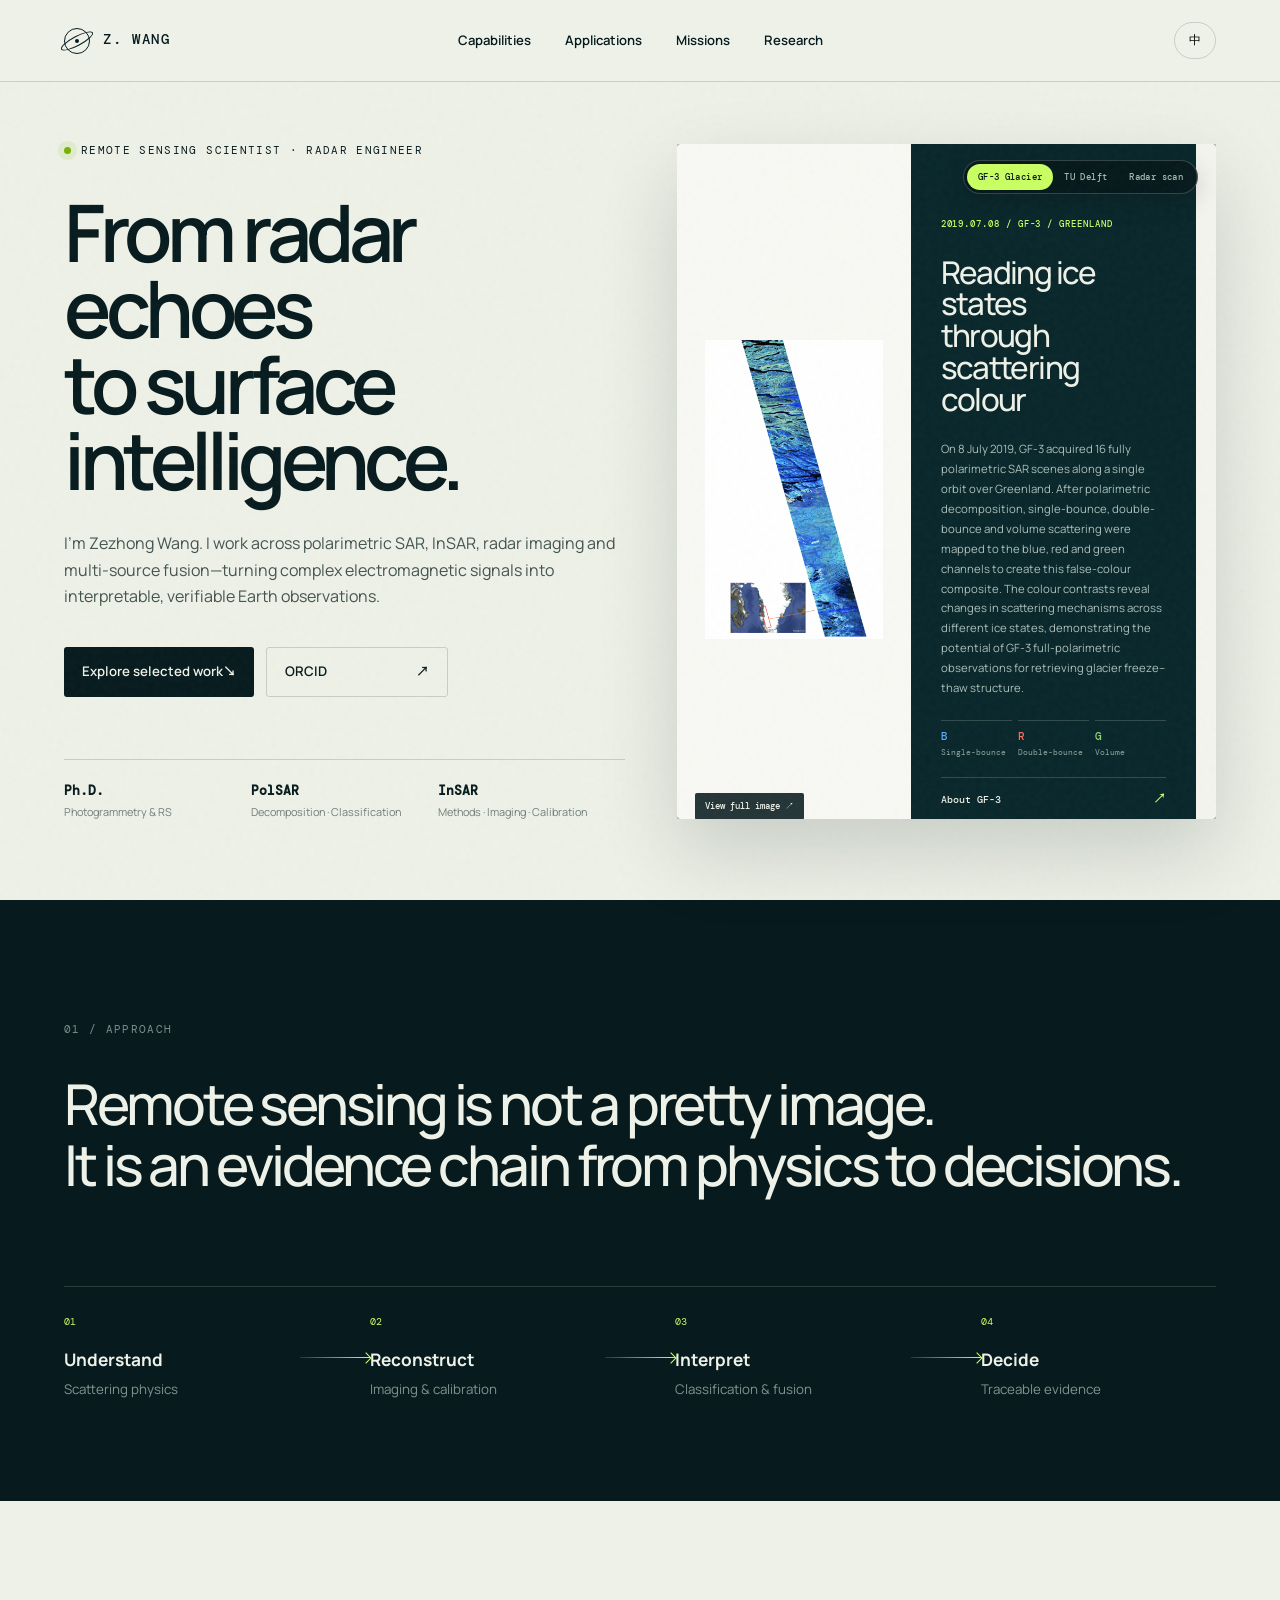
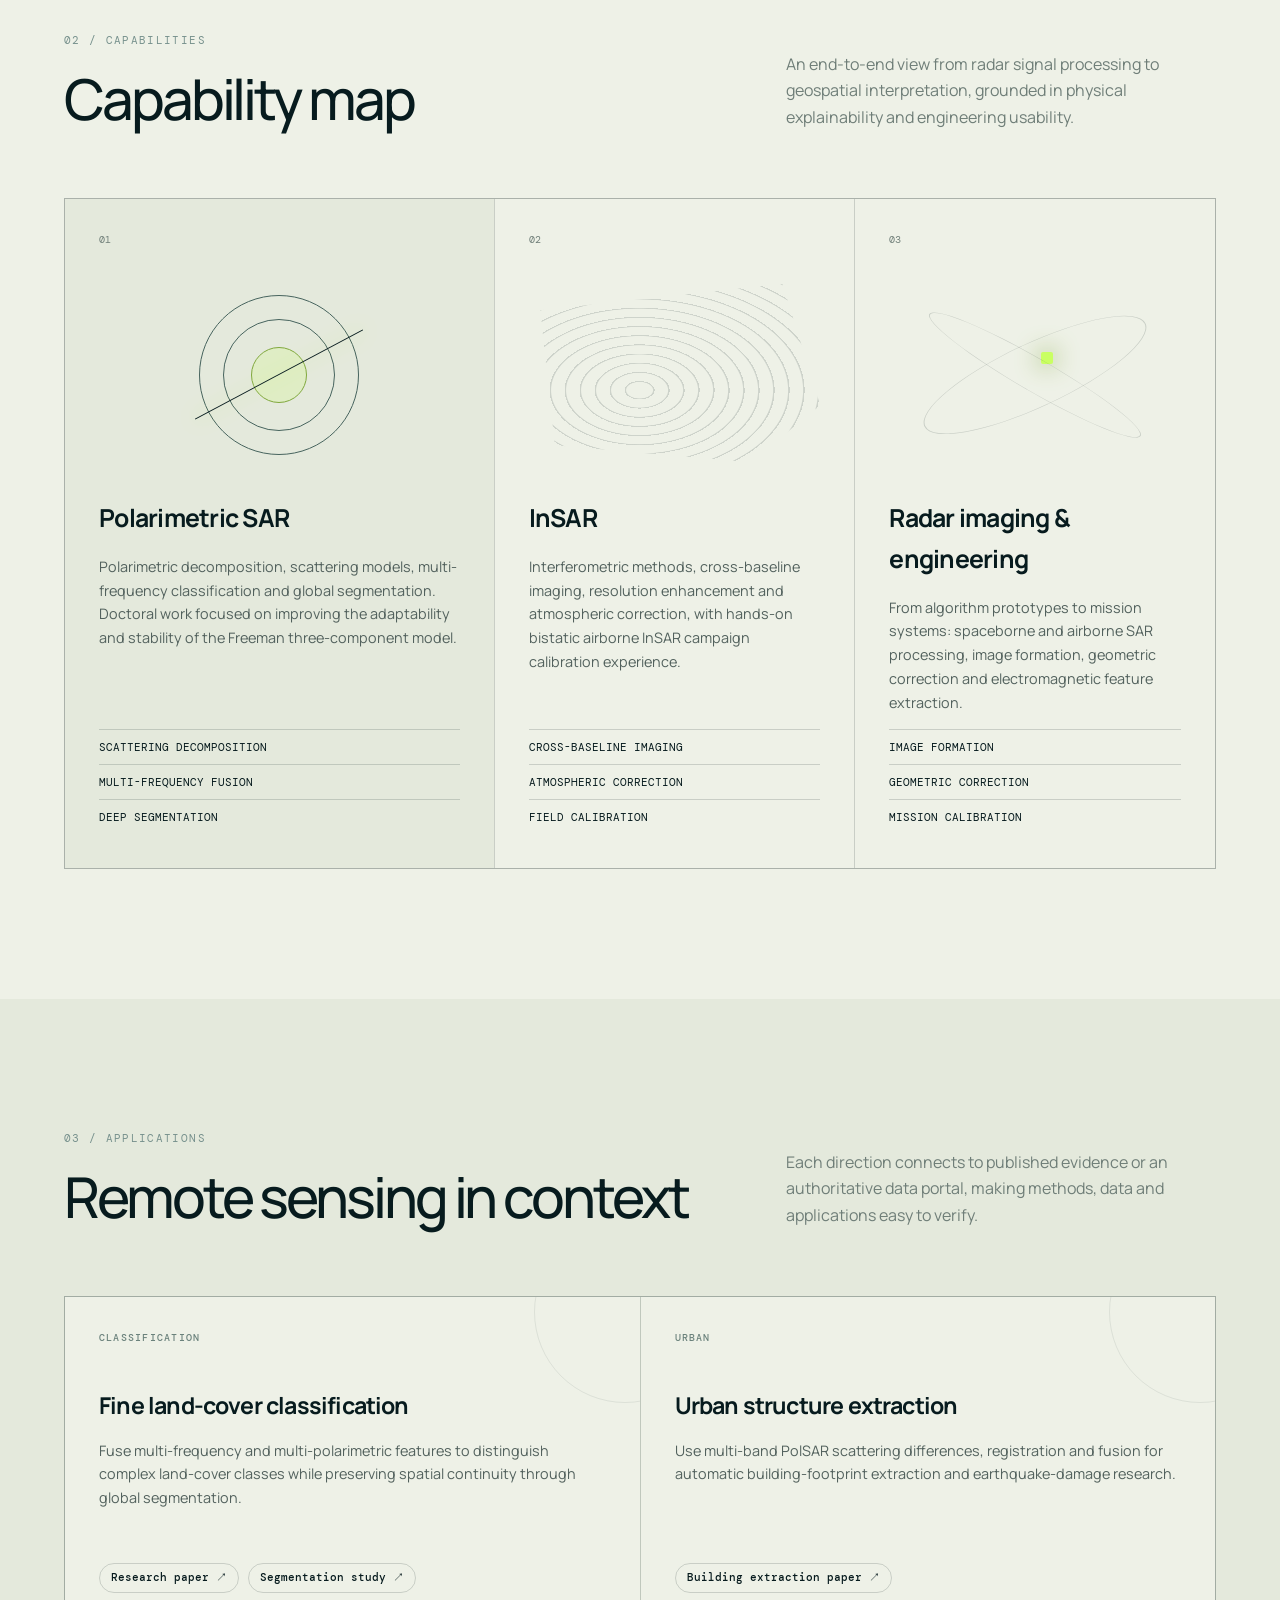
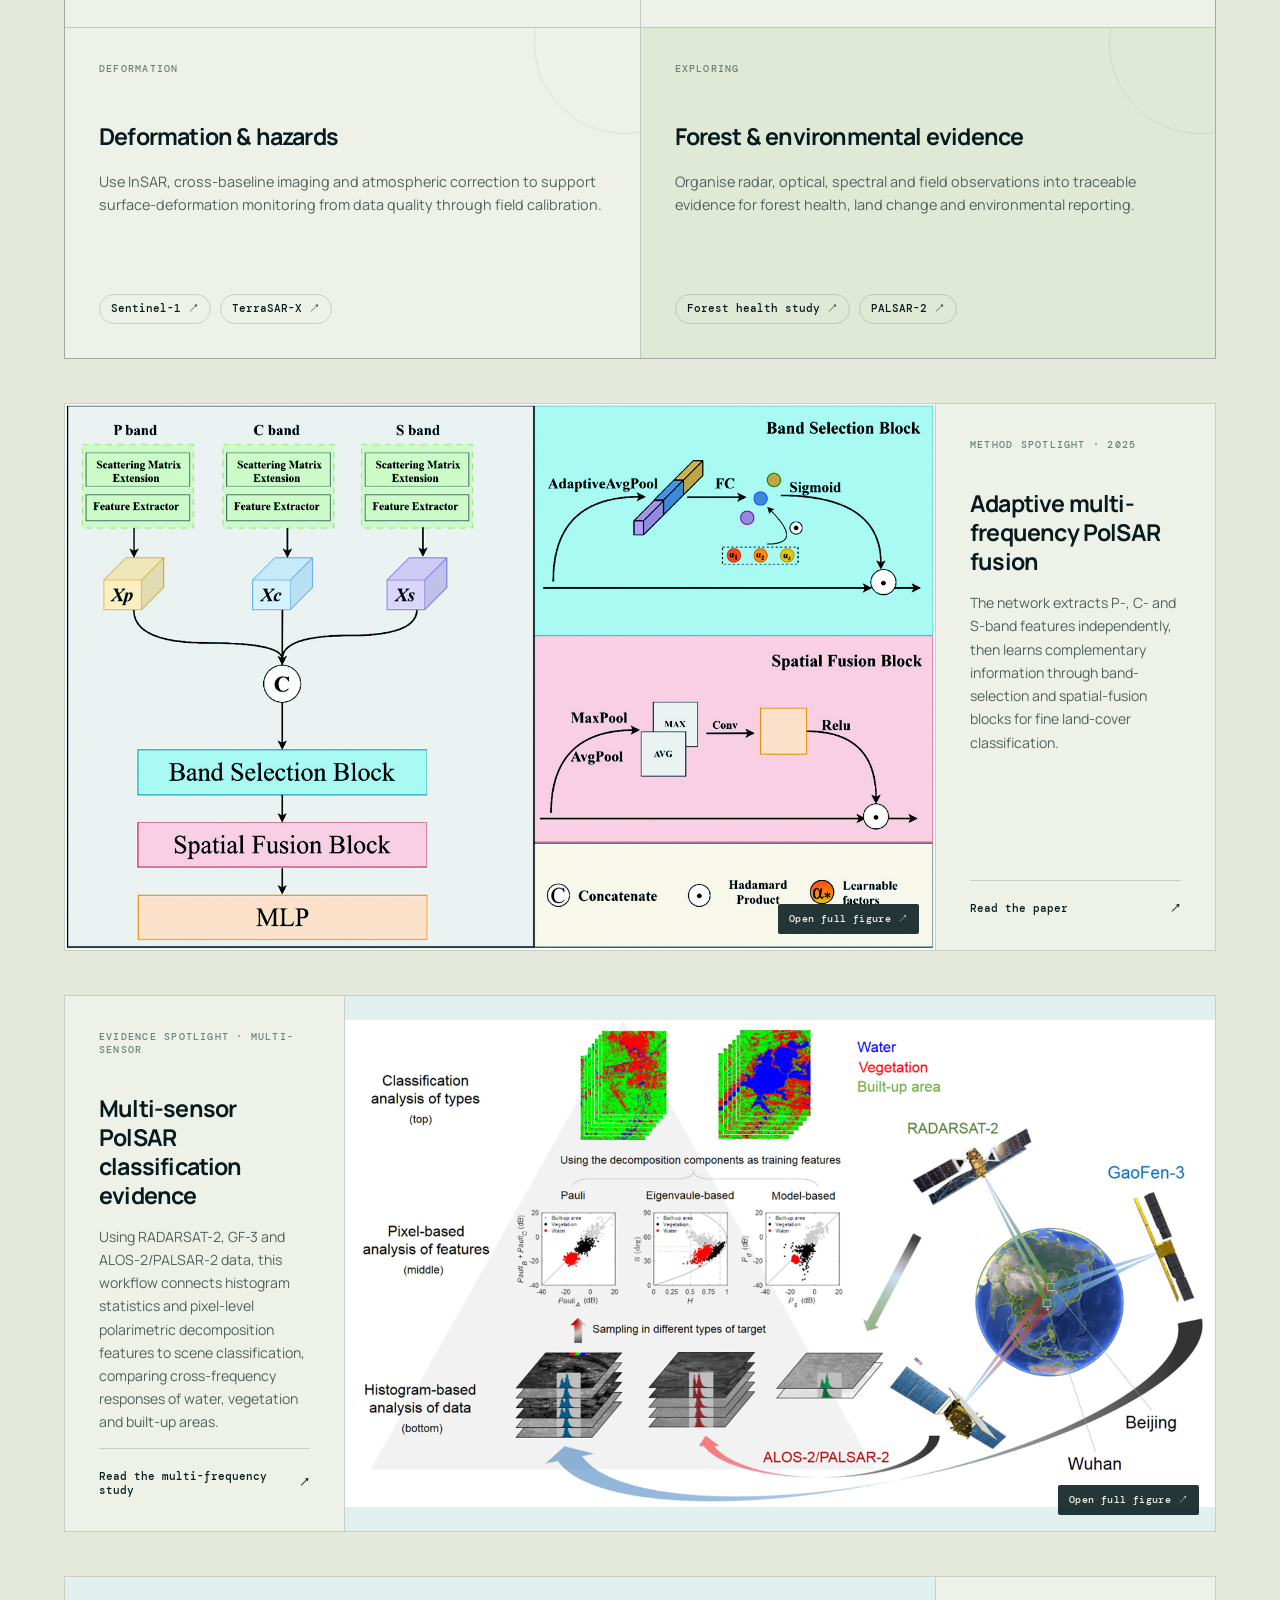
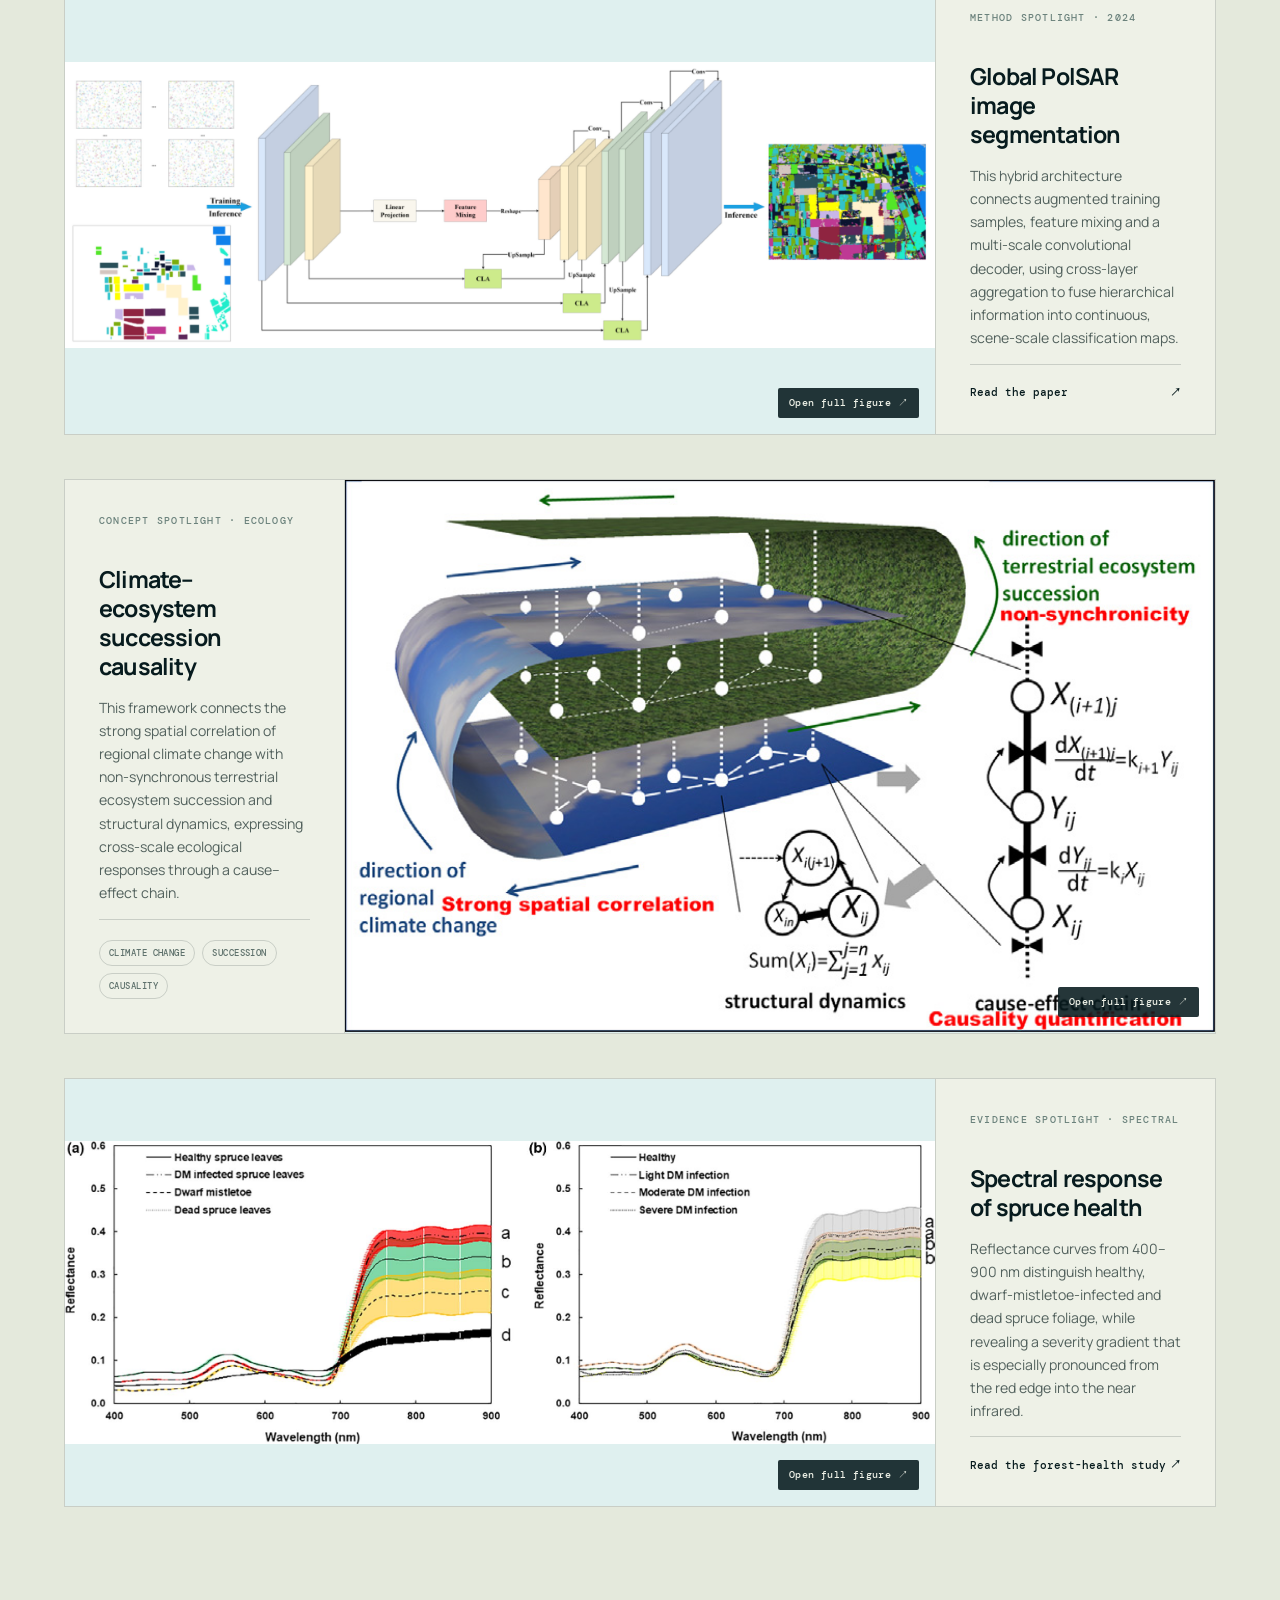
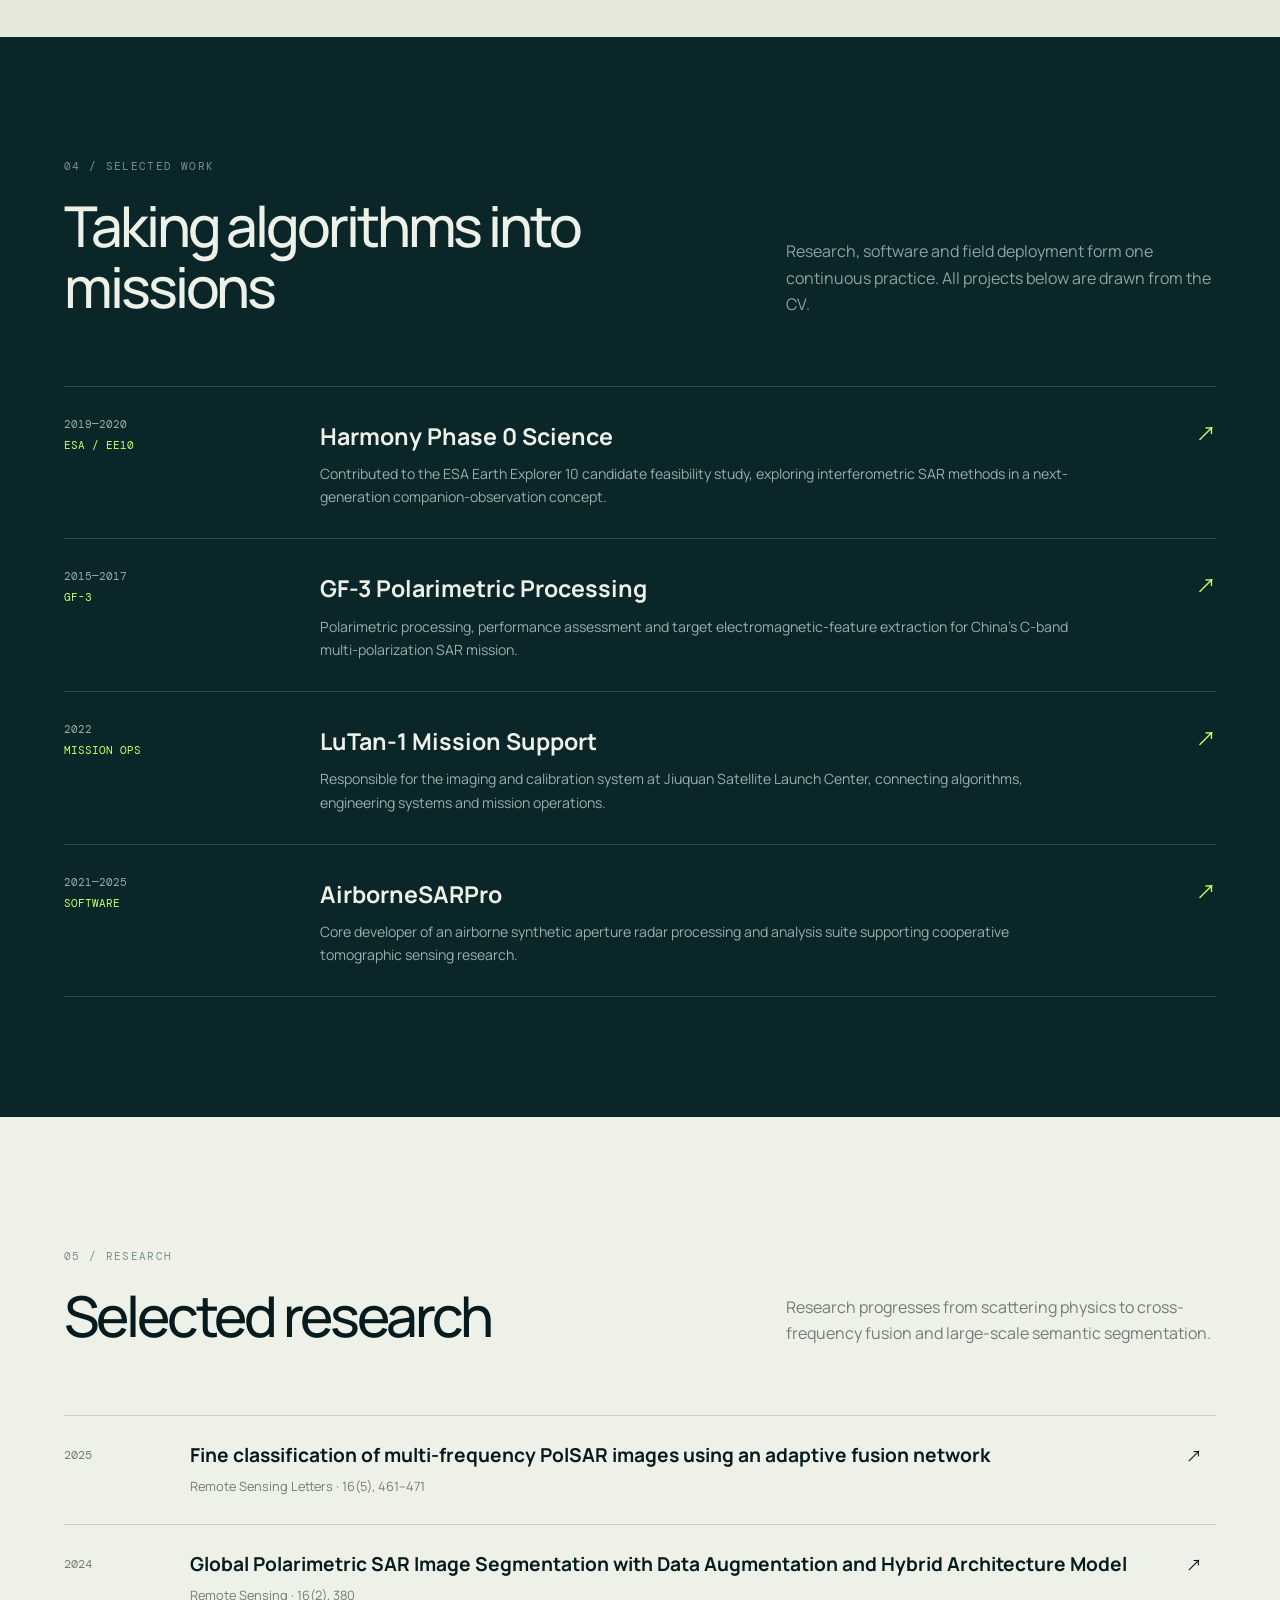
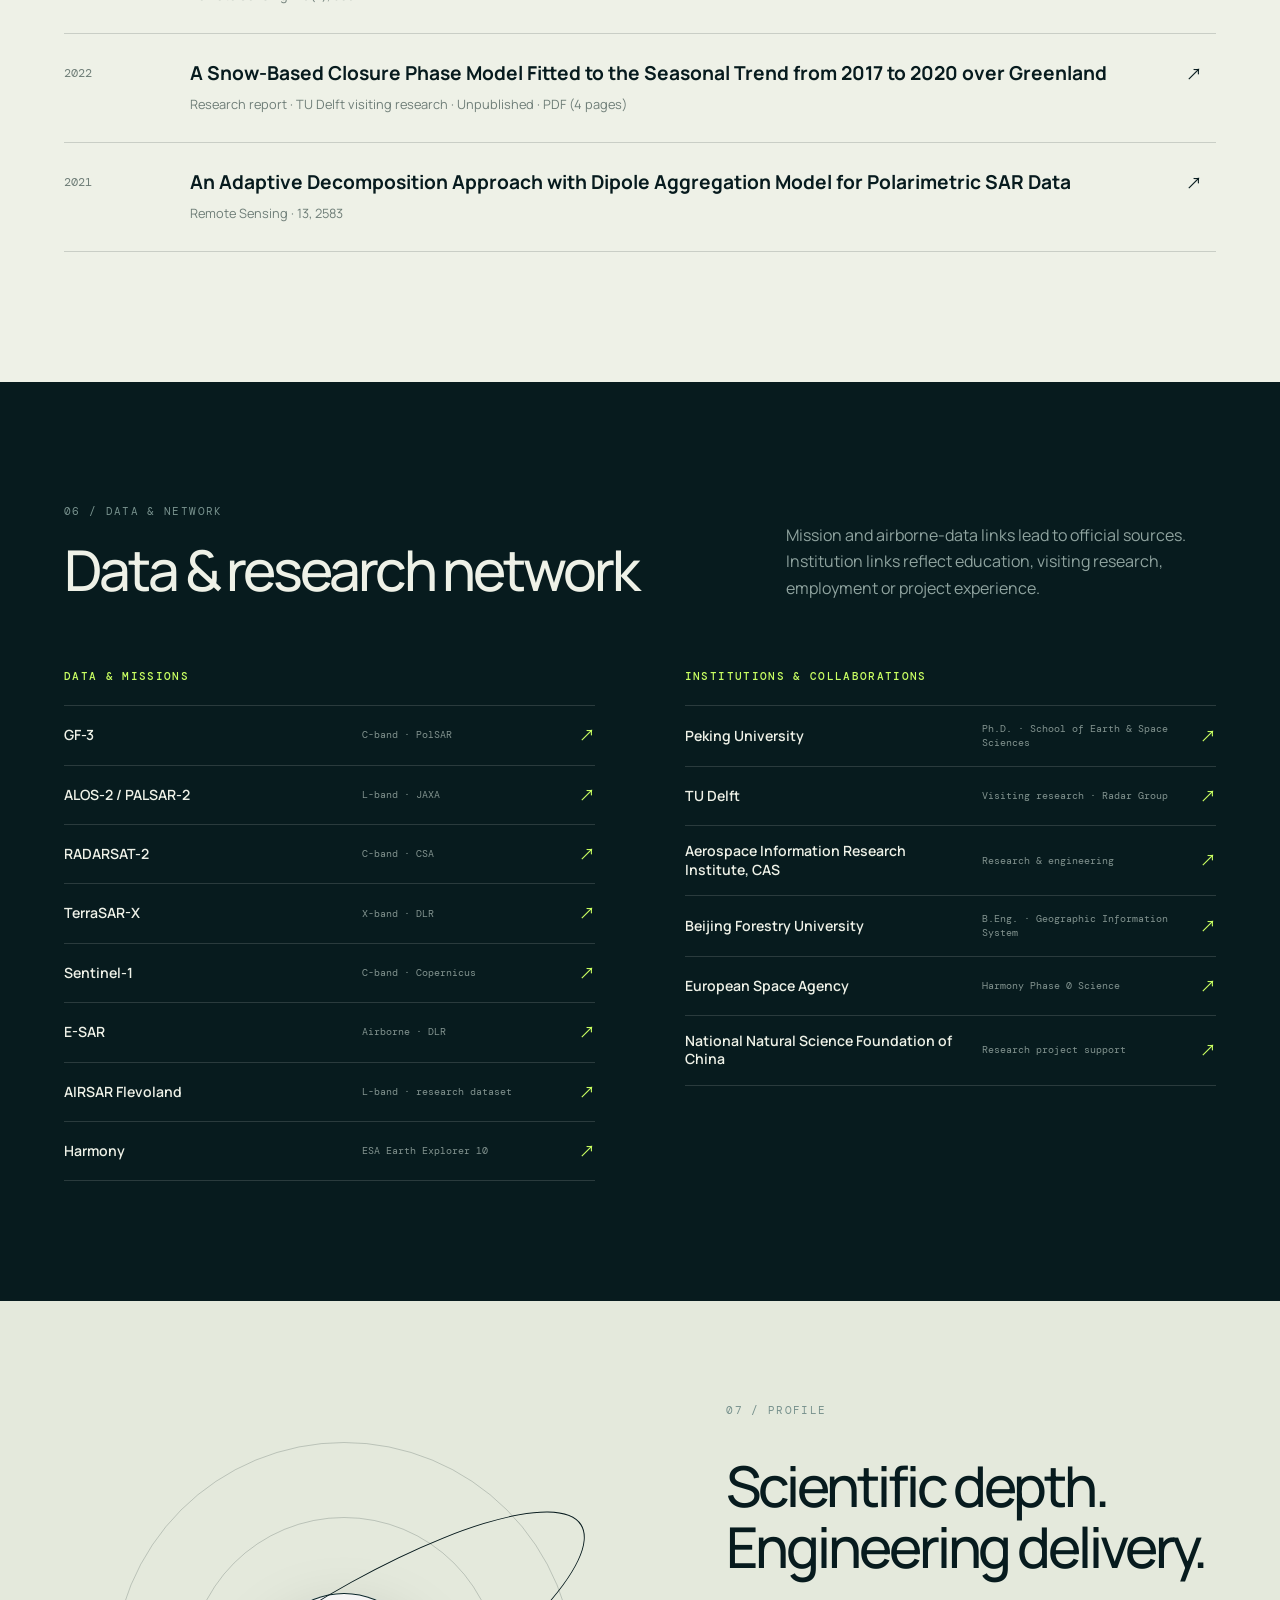
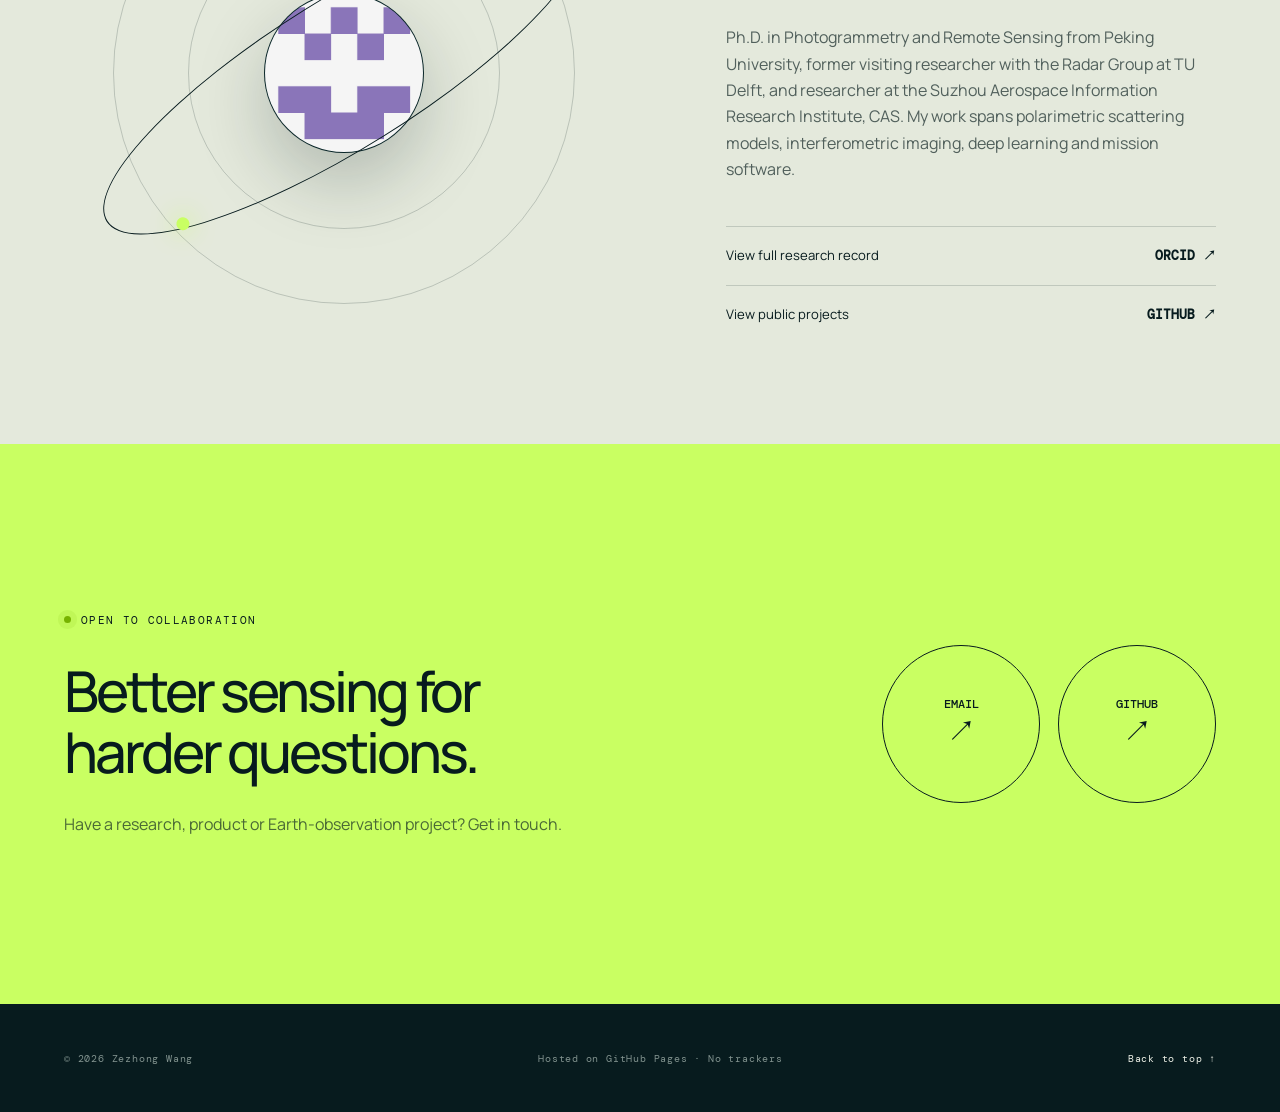
==== commit ec39d627: "Add TU Delft closure phase hero slide" ====
--- a/index.html
+++ b/index.html
@@ -14,7 +14,7 @@
   <link rel="preconnect" href="https://fonts.googleapis.com">
   <link rel="preconnect" href="https://fonts.gstatic.com" crossorigin>
   <link href="https://fonts.googleapis.com/css2?family=DM+Mono:wght@300;400;500&family=Manrope:wght@400;500;600;700&family=Noto+Sans+SC:wght@400;500;600;700&display=swap" rel="stylesheet">
-  <link rel="stylesheet" href="styles.css?v=20261019-10" />
+  <link rel="stylesheet" href="styles.css?v=20261019-11" />
 </head>
 <body>
   <a class="skip-link" href="#top" data-zh="跳到主要内容" data-en="Skip to content">跳到主要内容</a>
@@ -53,9 +53,10 @@
         </div>
       </div>
 
-      <div class="hero-visual show-case" aria-label="高分三号格陵兰冰川极化 SAR 案例与交互式雷达扫描">
+      <div class="hero-visual show-case show-gf3" aria-label="格陵兰遥感案例轮播与交互式雷达扫描">
         <div class="visual-switch" role="group" aria-label="首屏视图">
-          <button type="button" data-visual-mode="case" aria-pressed="true" data-zh="GF-3 冰川" data-en="GF-3 Glacier">GF-3 冰川</button>
+          <button type="button" data-visual-mode="gf3" aria-pressed="true" data-zh="GF-3 冰川" data-en="GF-3 Glacier">GF-3 冰川</button>
+          <button type="button" data-visual-mode="delft" aria-pressed="false">TU Delft</button>
           <button type="button" data-visual-mode="radar" aria-pressed="false" data-zh="互动雷达" data-en="Radar scan">互动雷达</button>
         </div>
         <canvas id="radarCanvas"></canvas>
@@ -69,7 +70,7 @@
           <img src="assets/img/avatar.png" alt="Zezhong Wang" width="56" height="56" />
           <div><strong>Zezhong Wang</strong><span><i></i><span data-zh="欢迎交流与合作" data-en="Open to collaboration">欢迎交流与合作</span></span></div>
         </div>
-        <article class="hero-case-study">
+        <article class="hero-case-study case-gf3">
           <a class="case-image" href="assets/img/gf3-greenland-glacier.png" target="_blank" rel="noreferrer" aria-label="查看高分三号格陵兰冰川伪彩色合成影像大图">
             <img src="assets/img/gf3-greenland-glacier.webp" alt="高分三号在格陵兰岛获取的全极化 SAR 伪彩色合成影像" decoding="async">
             <span data-zh="查看完整影像 ↗" data-en="View full image ↗">查看完整影像 ↗</span>
@@ -86,6 +87,23 @@
             <a class="case-source" href="https://www.cnsa.gov.cn/english/n6465652/n6465653/c6649456/content.html" target="_blank" rel="noreferrer"><span data-zh="了解 GF-3" data-en="About GF-3">了解 GF-3</span><b aria-hidden="true">↗</b></a>
           </div>
         </article>
+        <article class="hero-case-study case-delft">
+          <a class="case-image" href="assets/img/tu-delft-closure-phase-concept.png" target="_blank" rel="noreferrer" aria-label="查看 TU Delft 三联相位与相干性概念图大图">
+            <img src="assets/img/tu-delft-closure-phase-concept.webp" alt="TU Delft 研究中的三联相位与相干性分布概念图" decoding="async">
+            <span data-zh="查看完整图示 ↗" data-en="View full figure ↗">查看完整图示 ↗</span>
+          </a>
+          <div class="case-copy">
+            <p class="case-kicker">2022 / TU DELFT / SENTINEL-1</p>
+            <h2 data-zh="相位闭合中<br>隐藏的冰雪信息" data-en="Ice and snow signals<br>hidden in phase closure">相位闭合中<br>隐藏的冰雪信息</h2>
+            <p data-zh="这张概念图展示干涉对相干性分布与三联相位之间的关系：三联相位的统计结构可能保存体散射信息。交流研究进一步分析了2017—2020年格陵兰西南部200余景 Sentinel-1 C 波段 SAR 影像，建立雪层指数衰减模型，探索相位闭合、相干性、微波穿透深度与季节性融雪之间的联系。" data-en="This concept figure relates the coherence distribution of interferometric pairs to triplet phase, whose statistical structure may preserve volume-scattering information. The visiting research further analysed more than 200 Sentinel-1 C-band SAR scenes over southwest Greenland from 2017 to 2020, using a snow-based exponential-decay model to explore links among phase closure, coherence, microwave penetration depth and seasonal snowmelt.">这张概念图展示干涉对相干性分布与三联相位之间的关系：三联相位的统计结构可能保存体散射信息。交流研究进一步分析了2017—2020年格陵兰西南部200余景 Sentinel-1 C 波段 SAR 影像，建立雪层指数衰减模型，探索相位闭合、相干性、微波穿透深度与季节性融雪之间的联系。</p>
+            <div class="case-legend case-facts" aria-label="研究概览">
+              <span><b>200+</b><em data-zh="Sentinel-1 影像" data-en="Sentinel-1 scenes">Sentinel-1 影像</em></span>
+              <span><b>166</b><em data-zh="相位闭合样本" data-en="closure samples">相位闭合样本</em></span>
+              <span><b>4 YR</b><em data-zh="季节序列" data-en="seasonal series">季节序列</em></span>
+            </div>
+            <a class="case-source" href="assets/reports/phase-closure-greenland-tu-delft-2022.pdf" target="_blank" rel="noreferrer"><span data-zh="阅读研究报告" data-en="Read the research report">阅读研究报告</span><b aria-hidden="true">↗</b></a>
+          </div>
+        </article>
       </div>
     </section>
 
@@ -328,6 +346,6 @@
   </main>
 
   <footer class="section-shell"><span>© <span id="year"></span> Zezhong Wang</span><span data-zh="由 GitHub Pages 托管 · 无追踪器" data-en="Hosted on GitHub Pages · No trackers">由 GitHub Pages 托管 · 无追踪器</span><a href="#top" data-zh="回到顶部 ↑" data-en="Back to top ↑">回到顶部 ↑</a></footer>
-  <script src="script.js?v=20261019-10"></script>
+  <script src="script.js?v=20261019-11"></script>
 </body>
 </html>
--- a/styles.css
+++ b/styles.css
@@ -76,7 +76,8 @@
 .visual-switch button[aria-pressed="true"]{background:var(--lime);color:var(--ink)}
 .radar-ui{transition:opacity .25s ease}
 .hero-visual.show-case .radar-ui{opacity:0;pointer-events:none}
-.hero-case-study{position:absolute;z-index:4;inset:0;display:grid;grid-template-columns:minmax(0,.92fr) minmax(285px,.72fr);background:#f3f4ee;transition:opacity .3s ease,transform .3s ease}
+.hero-case-study{position:absolute;z-index:4;inset:0;display:grid;grid-template-columns:minmax(0,.92fr) minmax(285px,.72fr);background:#f3f4ee;opacity:0;pointer-events:none;transform:translateY(8px);transition:opacity .3s ease,transform .3s ease}
+.hero-visual.show-gf3 .case-gf3,.hero-visual.show-delft .case-delft{opacity:1;pointer-events:auto;transform:none}
 .hero-visual:not(.show-case) .hero-case-study{opacity:0;pointer-events:none;transform:translateY(8px)}
 .case-image{position:relative;min-width:0;overflow:hidden;display:grid;place-items:center;background:#f8f8f4;padding:28px}
 .case-image img{display:block;width:100%;height:100%;object-fit:contain;filter:saturate(.94) contrast(1.03);transition:transform .4s ease}
@@ -91,6 +92,7 @@
 .case-legend b{font:500 .66rem var(--mono)}
 .case-legend em{font:400 .53rem var(--mono);font-style:normal;color:#91a6a1;line-height:1.35}
 .case-legend .blue b{color:#58a9ff}.case-legend .red b{color:#ff6b62}.case-legend .green b{color:#8ed768}
+.case-facts b{color:var(--lime);font-size:.7rem}
 .case-source{display:flex;justify-content:space-between;align-items:center;margin-top:19px;padding-top:12px;border-top:1px solid rgba(238,241,231,.18);font:500 .6rem var(--mono);color:var(--paper)}
 .case-source b{color:var(--lime);font-size:.8rem}
 @media(max-width:980px){
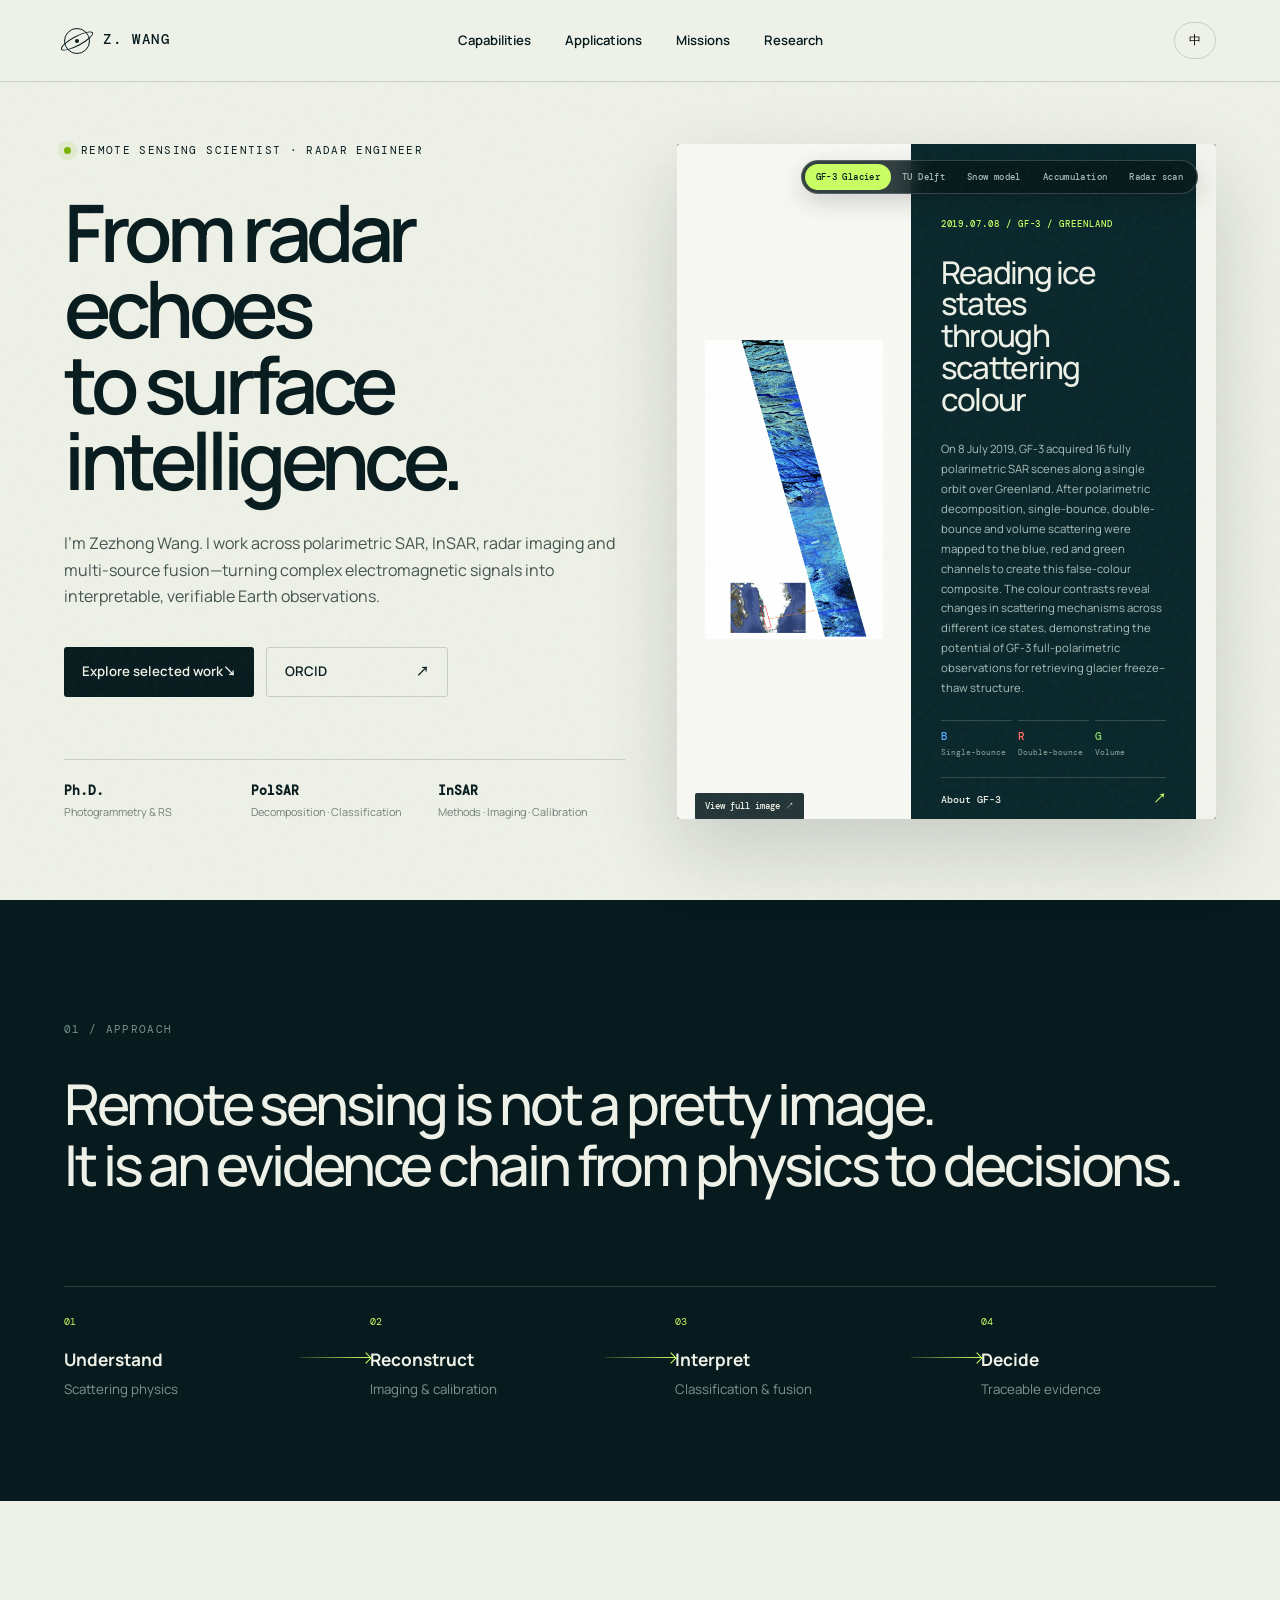
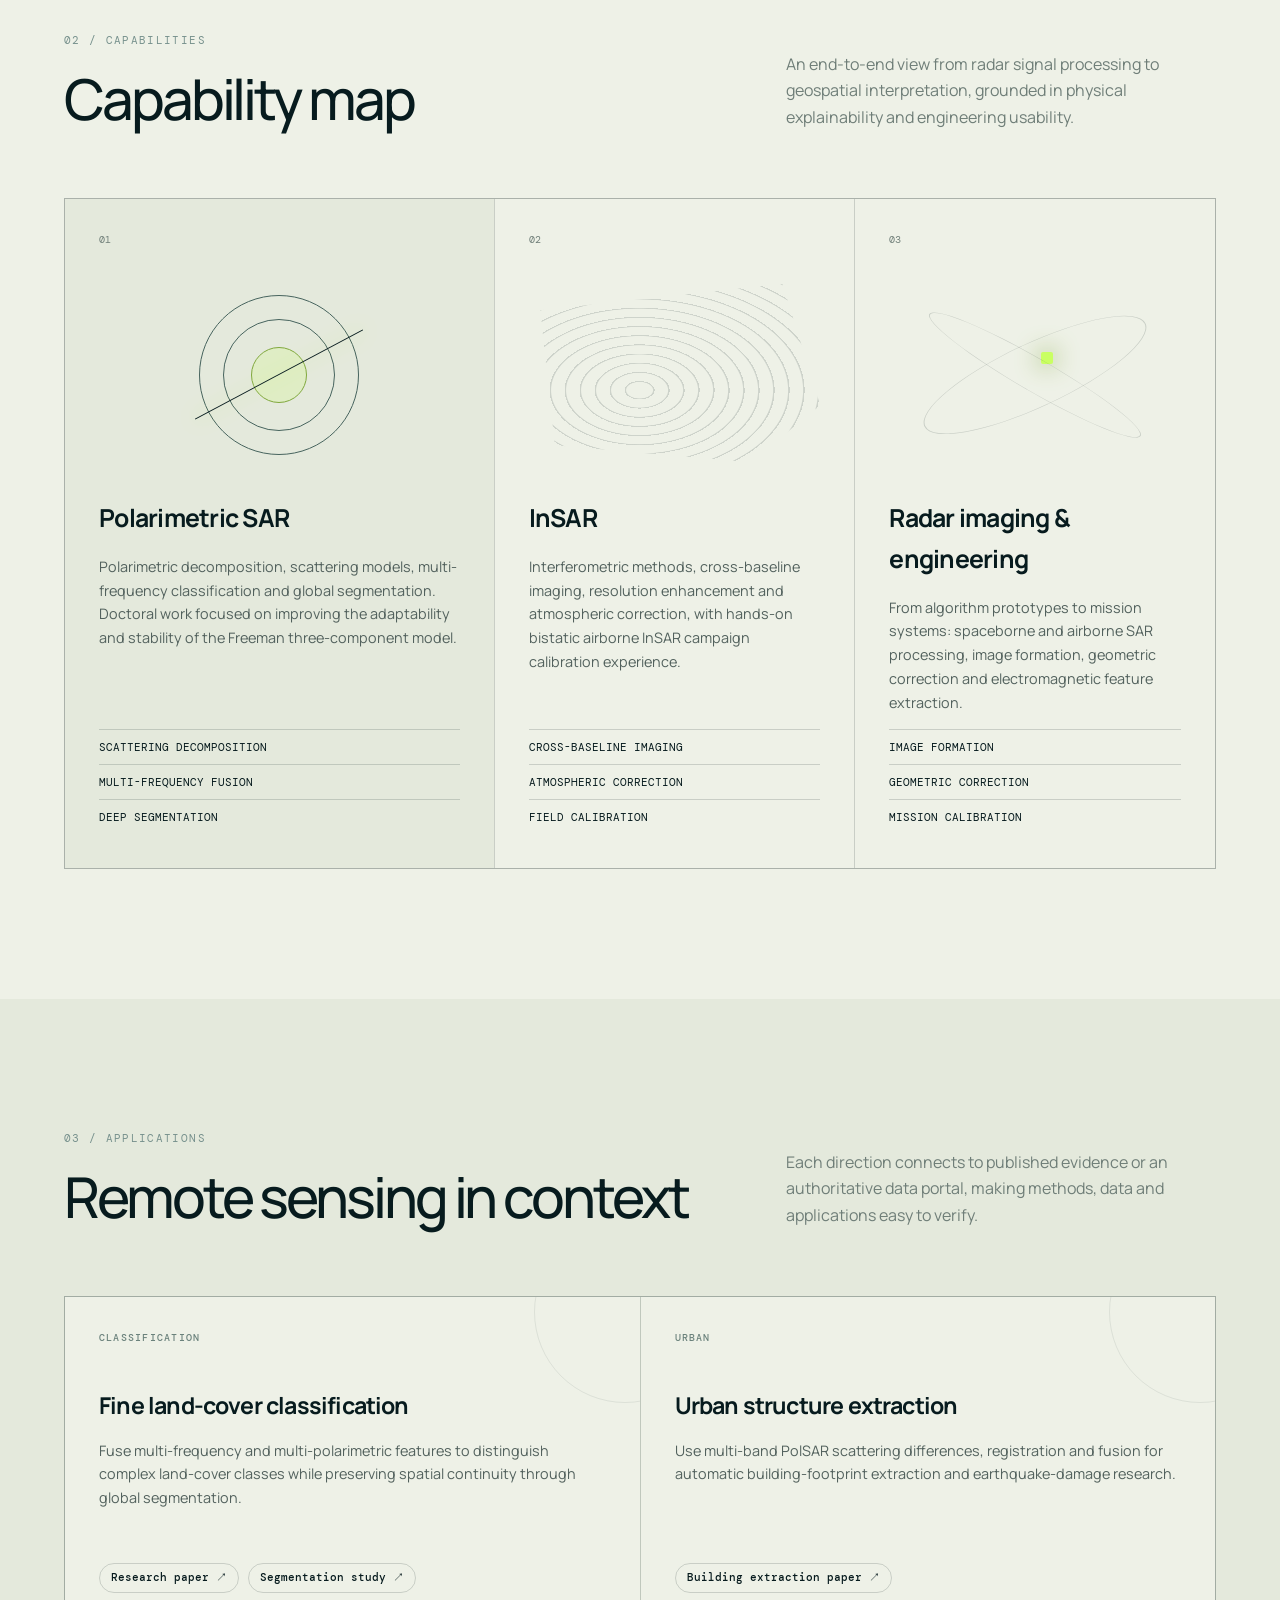
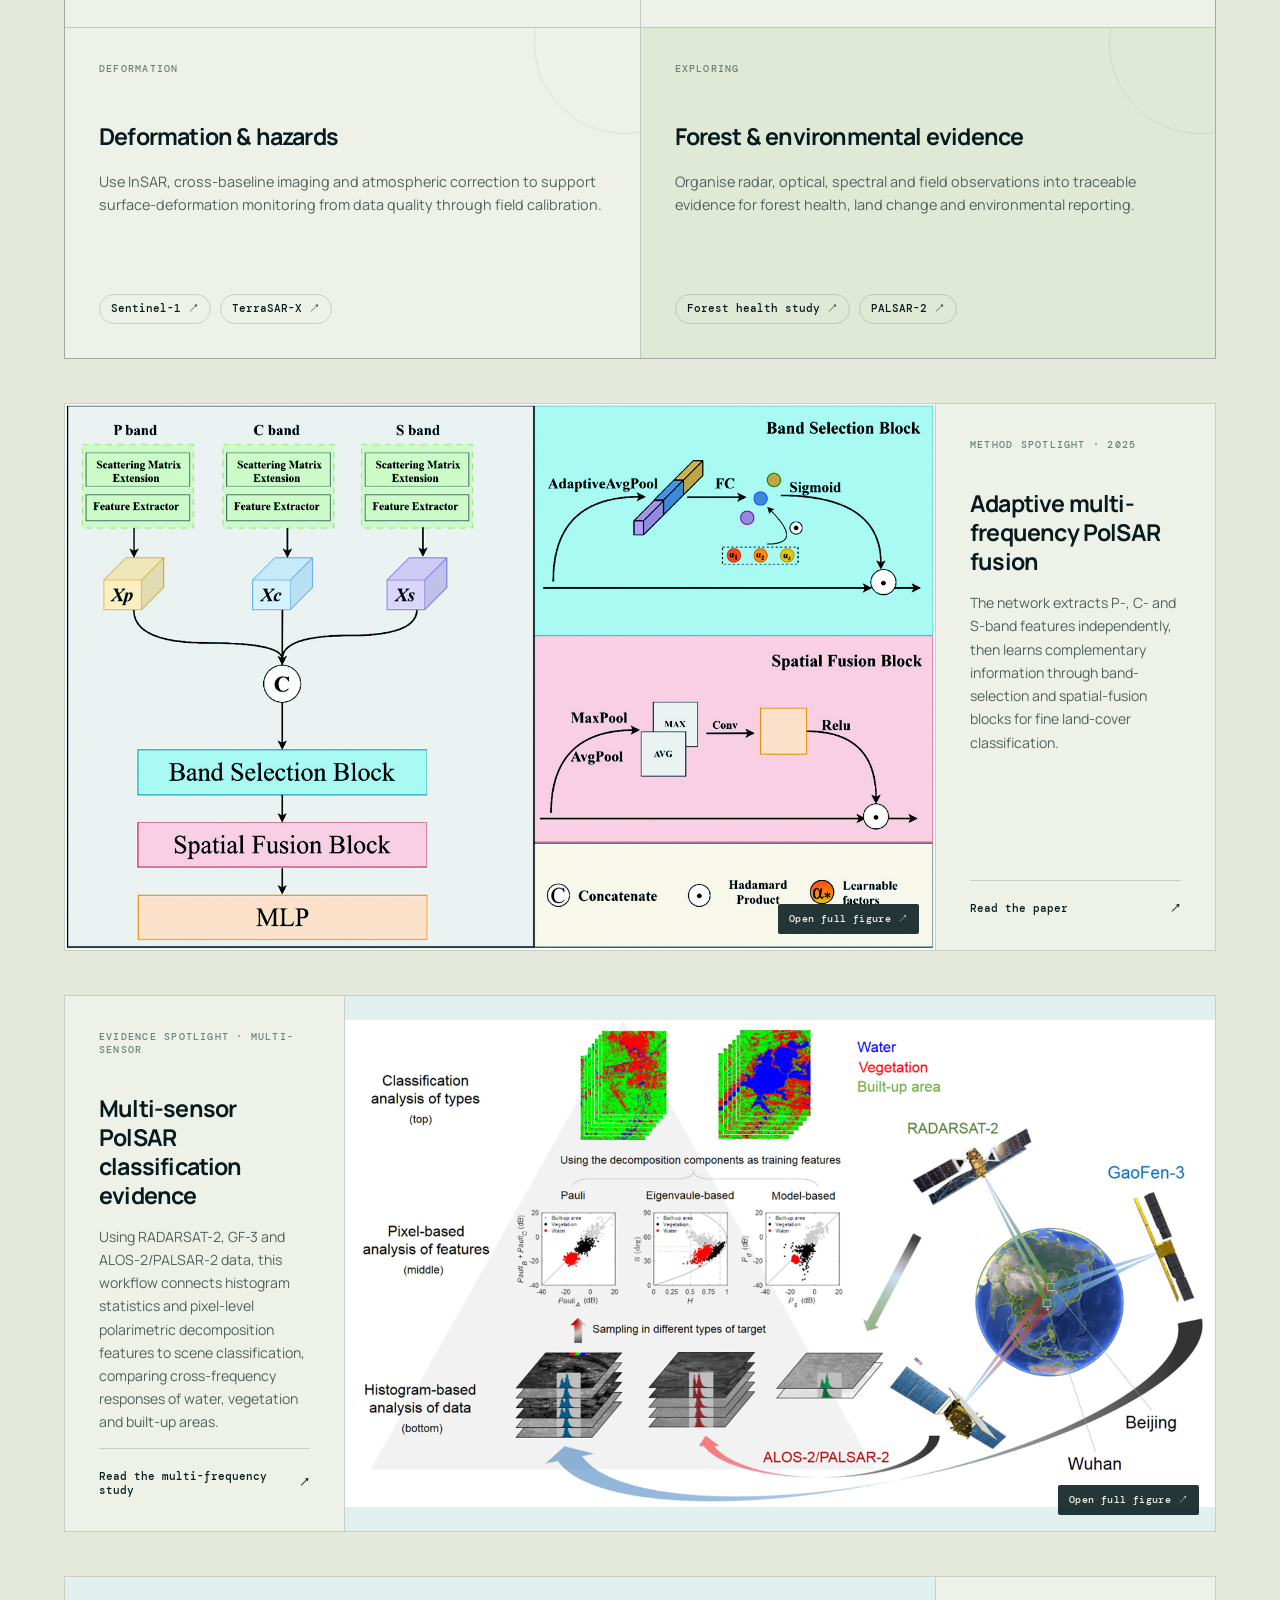
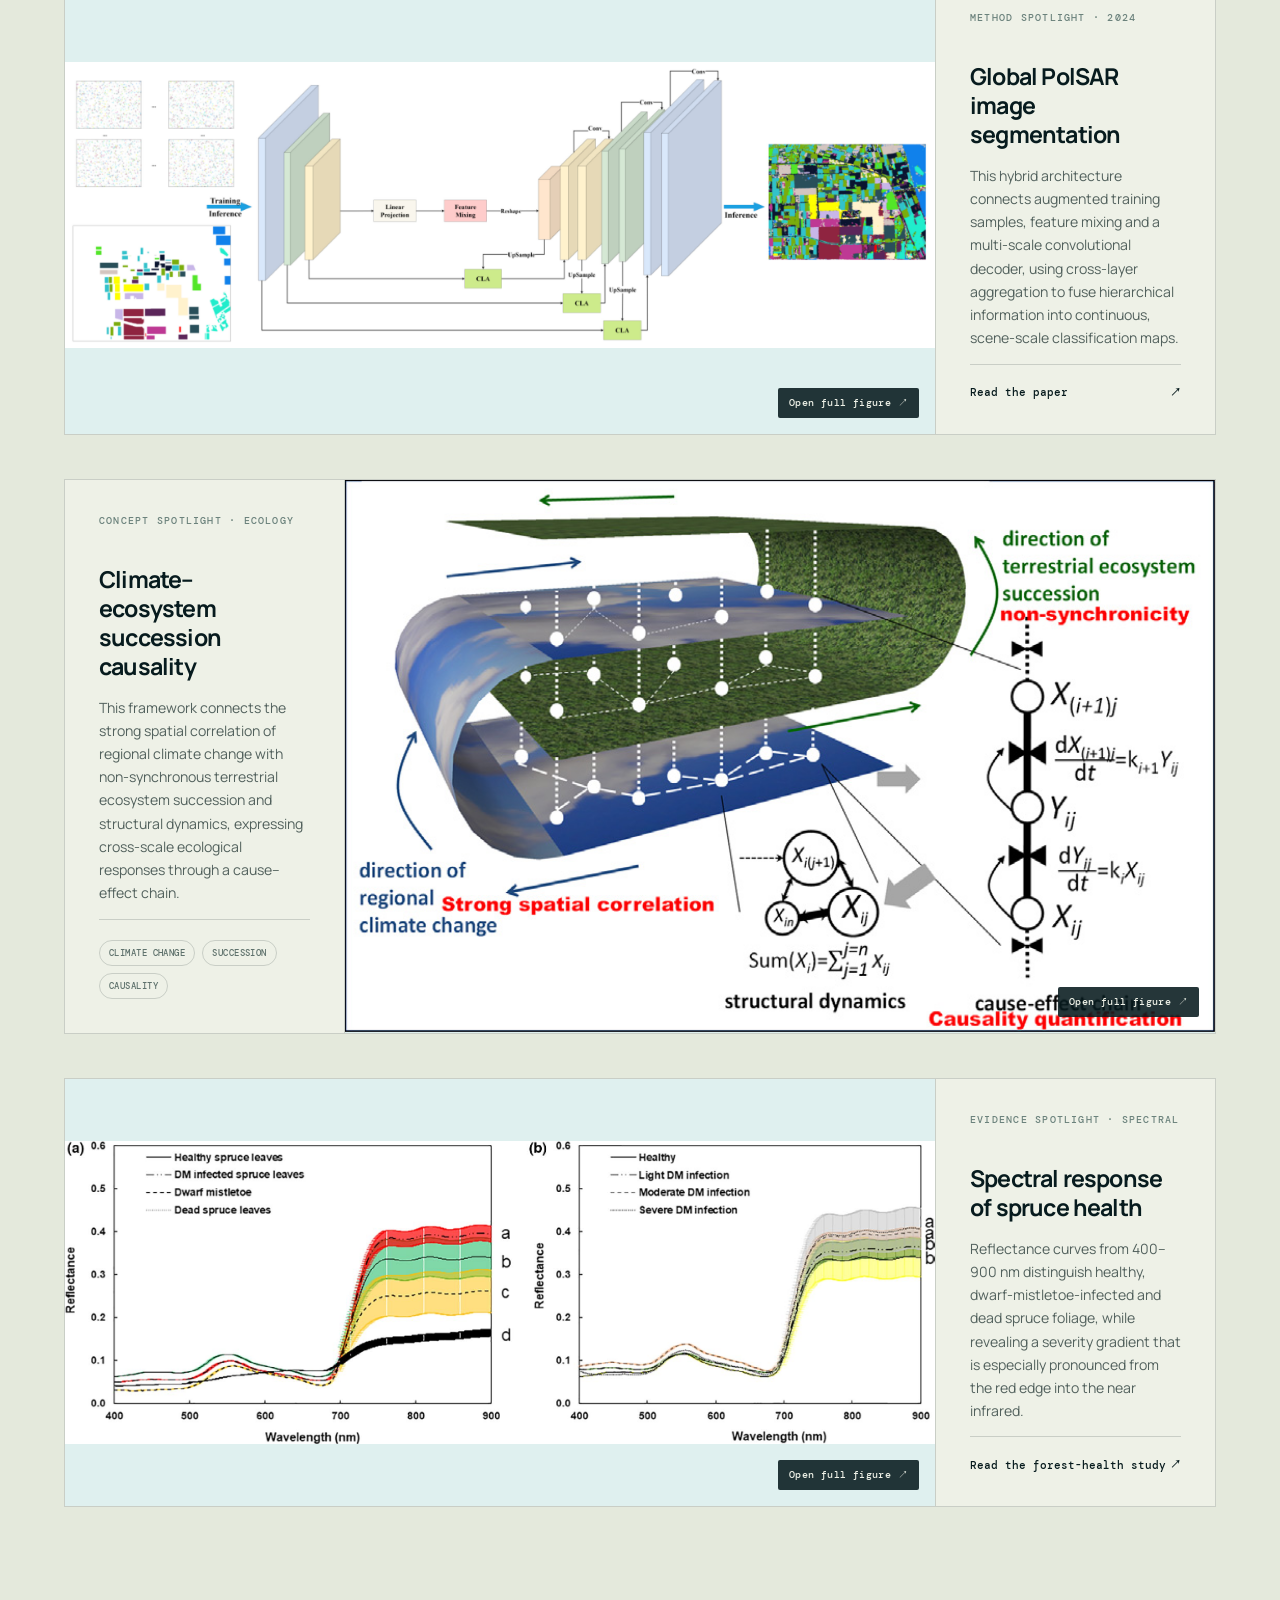
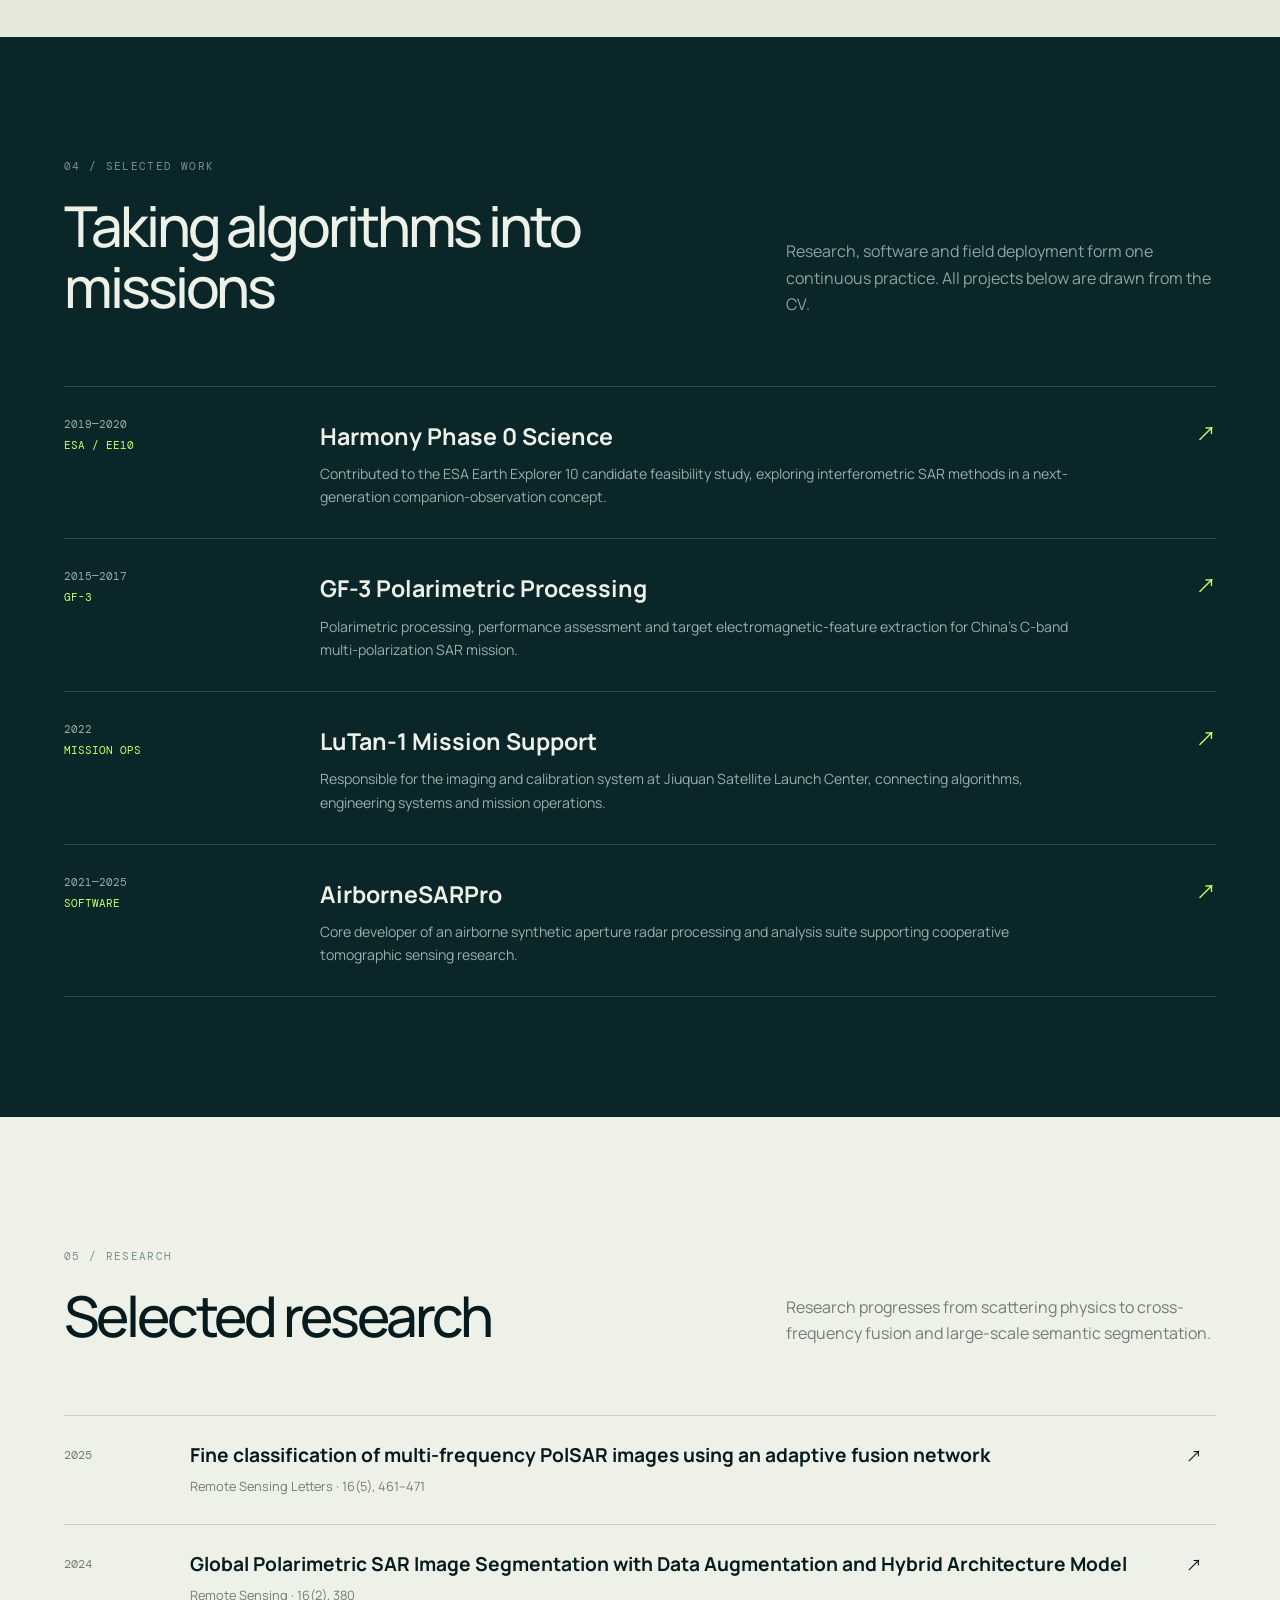
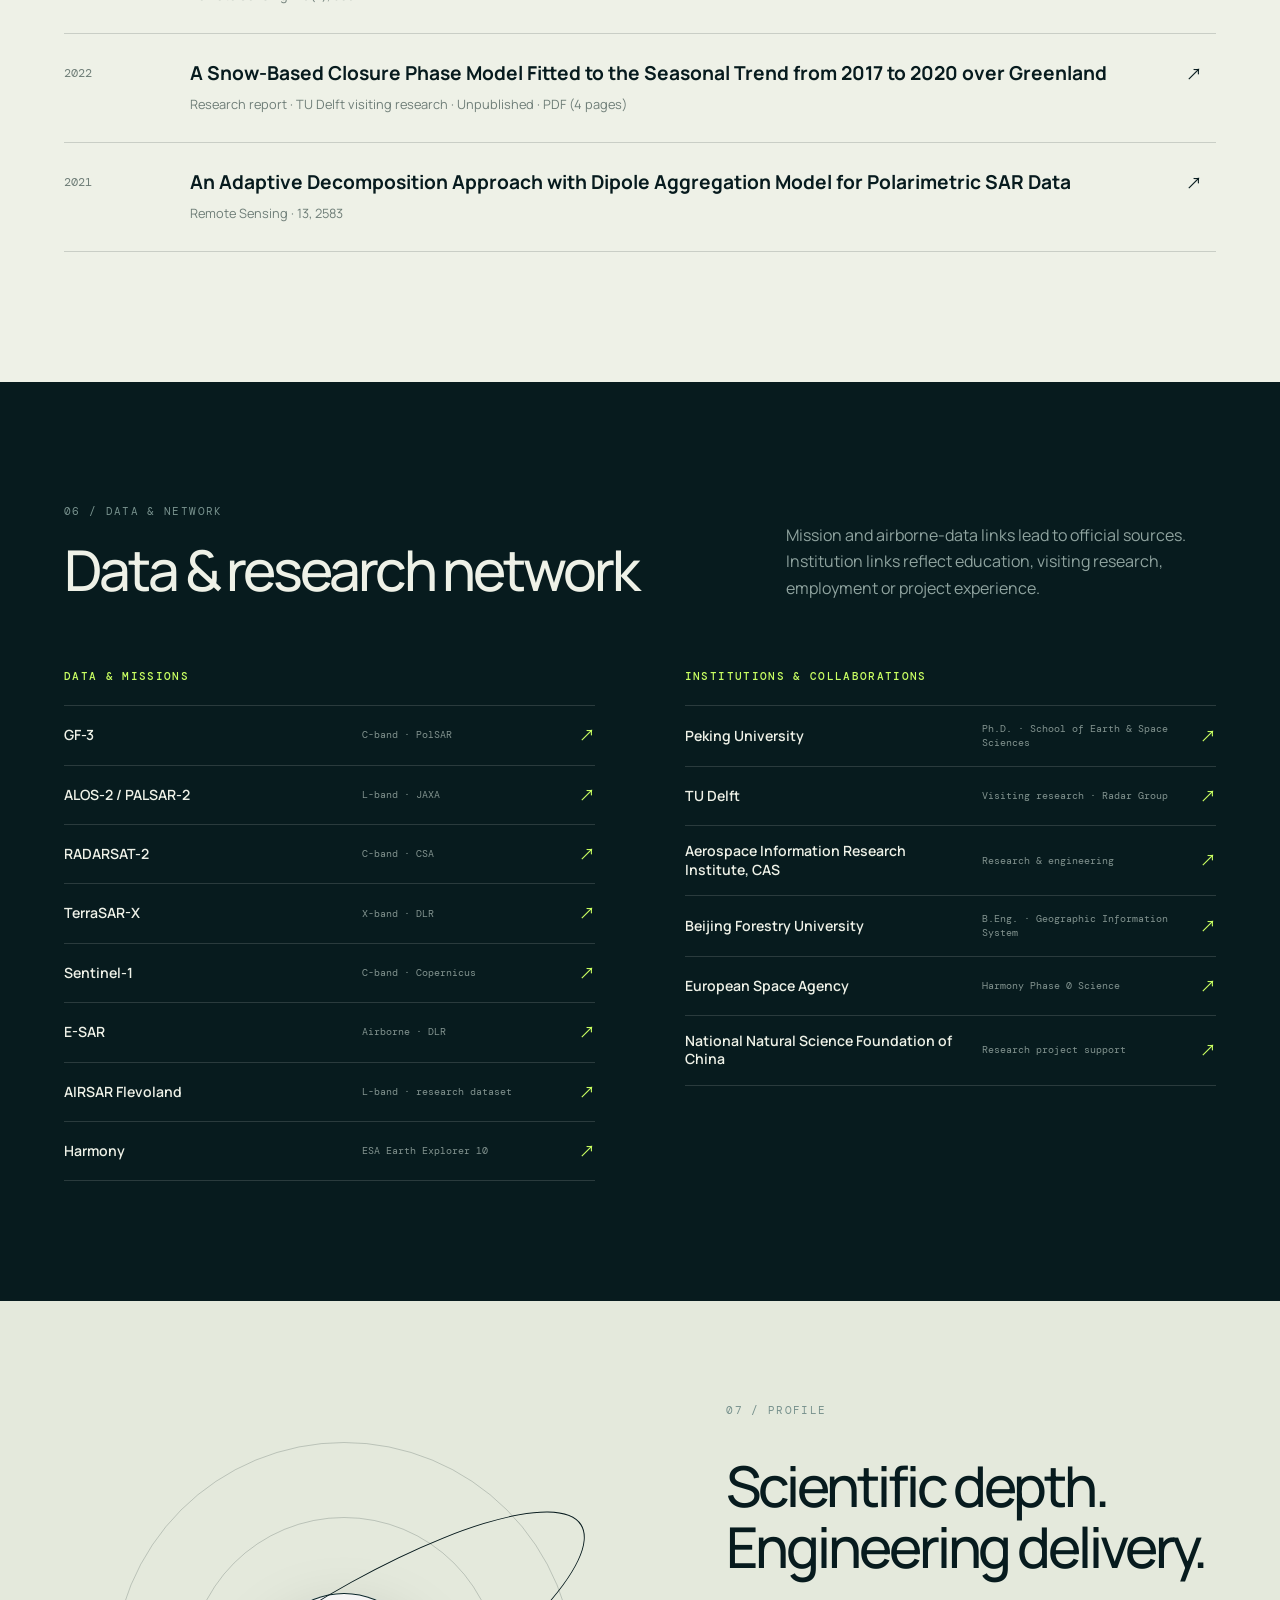
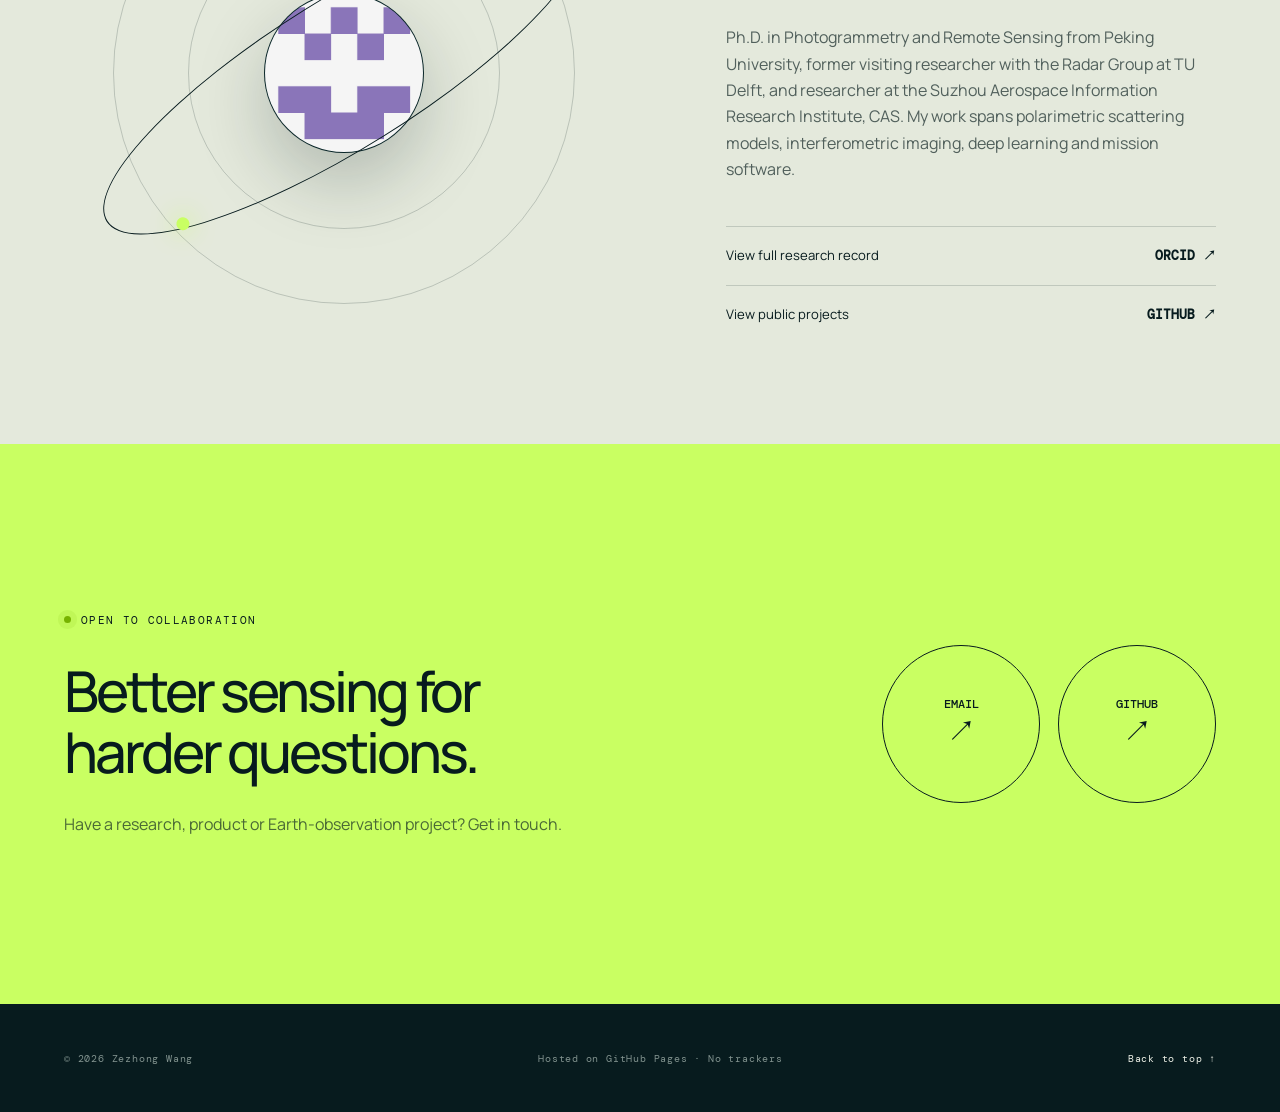
==== commit 3cf58c67: "Add Delft snow model carousel slides" ====
--- a/index.html
+++ b/index.html
@@ -14,7 +14,7 @@
   <link rel="preconnect" href="https://fonts.googleapis.com">
   <link rel="preconnect" href="https://fonts.gstatic.com" crossorigin>
   <link href="https://fonts.googleapis.com/css2?family=DM+Mono:wght@300;400;500&family=Manrope:wght@400;500;600;700&family=Noto+Sans+SC:wght@400;500;600;700&display=swap" rel="stylesheet">
-  <link rel="stylesheet" href="styles.css?v=20261019-11" />
+  <link rel="stylesheet" href="styles.css?v=20261019-12" />
 </head>
 <body>
   <a class="skip-link" href="#top" data-zh="跳到主要内容" data-en="Skip to content">跳到主要内容</a>
@@ -57,6 +57,8 @@
         <div class="visual-switch" role="group" aria-label="首屏视图">
           <button type="button" data-visual-mode="gf3" aria-pressed="true" data-zh="GF-3 冰川" data-en="GF-3 Glacier">GF-3 冰川</button>
           <button type="button" data-visual-mode="delft" aria-pressed="false">TU Delft</button>
+          <button type="button" data-visual-mode="snow" aria-pressed="false" data-zh="雪层模型" data-en="Snow model">雪层模型</button>
+          <button type="button" data-visual-mode="accumulation" aria-pressed="false" data-zh="积雪累积" data-en="Accumulation">积雪累积</button>
           <button type="button" data-visual-mode="radar" aria-pressed="false" data-zh="互动雷达" data-en="Radar scan">互动雷达</button>
         </div>
         <canvas id="radarCanvas"></canvas>
@@ -104,6 +106,40 @@
             <a class="case-source" href="assets/reports/phase-closure-greenland-tu-delft-2022.pdf" target="_blank" rel="noreferrer"><span data-zh="阅读研究报告" data-en="Read the research report">阅读研究报告</span><b aria-hidden="true">↗</b></a>
           </div>
         </article>
+        <article class="hero-case-study case-snow">
+          <a class="case-image" href="assets/img/tu-delft-snow-phase-model.png" target="_blank" rel="noreferrer" aria-label="查看 TU Delft 雪层相位与雷达穿透深度模型大图">
+            <img src="assets/img/tu-delft-snow-phase-model.webp" alt="TU Delft 研究中的干雪、雪水混合物与水的相位和穿透深度模型" decoding="async">
+            <span data-zh="查看完整图示 ↗" data-en="View full figure ↗">查看完整图示 ↗</span>
+          </a>
+          <div class="case-copy">
+            <p class="case-kicker">TU DELFT / SNOW MODEL / INSAR</p>
+            <h2 data-zh="从雪到水，<br>理解相位变化" data-en="From snow to water:<br>interpreting phase change">从雪到水，<br>理解相位变化</h2>
+            <p data-zh="该图把单像元散射体相位、局部三联相位随机性与雷达穿透深度联系起来。随着干雪转变为雪—水混合物和水，介电性质与有效穿透深度发生变化，参与干涉的散射层减少，进而改变相干性和相位闭合的统计特征。这一物理解释支撑利用 Sentinel-1 季节时间序列感知格陵兰融雪过程。" data-en="The figure connects scatterer phase within a pixel, local triplet-phase randomness and radar penetration depth. As dry snow transitions to a snow-water mixture and then water, dielectric properties and effective penetration depth change, reducing the number of scattering layers contributing to the interferogram and altering the statistics of coherence and phase closure. This physical interpretation supports sensing Greenland snowmelt with seasonal Sentinel-1 time series.">该图把单像元散射体相位、局部三联相位随机性与雷达穿透深度联系起来。随着干雪转变为雪—水混合物和水，介电性质与有效穿透深度发生变化，参与干涉的散射层减少，进而改变相干性和相位闭合的统计特征。这一物理解释支撑利用 Sentinel-1 季节时间序列感知格陵兰融雪过程。</p>
+            <div class="case-legend case-facts" aria-label="雪层状态">
+              <span><b>SNOW</b><em data-zh="深穿透 · 多层散射" data-en="deep · layered">深穿透 · 多层散射</em></span>
+              <span><b>MIX</b><em data-zh="融雪过渡" data-en="melt transition">融雪过渡</em></span>
+              <span><b>WATER</b><em data-zh="浅穿透 · 少层散射" data-en="shallow · fewer layers">浅穿透 · 少层散射</em></span>
+            </div>
+            <a class="case-source" href="assets/reports/phase-closure-greenland-tu-delft-2022.pdf" target="_blank" rel="noreferrer"><span data-zh="阅读研究报告" data-en="Read the research report">阅读研究报告</span><b aria-hidden="true">↗</b></a>
+          </div>
+        </article>
+        <article class="hero-case-study case-accumulation">
+          <a class="case-image" href="assets/img/tu-delft-snow-accumulation.png" target="_blank" rel="noreferrer" aria-label="查看九月至次年五月积雪累积模拟大图">
+            <img src="assets/img/tu-delft-snow-accumulation.webp" alt="九月至次年五月均匀降雪与随机降雪情景下的积雪累积示意图" decoding="async">
+            <span data-zh="查看完整图示 ↗" data-en="View full figure ↗">查看完整图示 ↗</span>
+          </a>
+          <div class="case-copy">
+            <p class="case-kicker">SEP—MAY / SNOW ACCUMULATION / GREENLAND</p>
+            <h2 data-zh="9月至次年5月，<br>雪量持续累积" data-en="September to May:<br>seasonal snow accumulation">9月至次年5月，<br>雪量持续累积</h2>
+            <p data-zh="该图模拟每年9月至次年5月的积雪累积过程，这一时期整体雪量呈增加趋势。左图采用均匀降雪假设，展示稳定的逐月累积；右图引入随机降雪，表示各次降雪发生的时间与强度并不均匀。模拟将降雪时间序列与雪层结构及雷达穿透深度联系起来，为解释闭合相位的季节变化提供物理背景。" data-en="The figure models snow accumulation from September to the following May, a period of overall increasing snow mass. The left panel assumes uniform snowfall and shows steady monthly accumulation; the right introduces random snowfall, reflecting uneven timing and intensity of individual events. The simulation links snowfall time series to snow structure and radar penetration depth, providing physical context for seasonal changes in phase closure.">该图模拟每年9月至次年5月的积雪累积过程，这一时期整体雪量呈增加趋势。左图采用均匀降雪假设，展示稳定的逐月累积；右图引入随机降雪，表示各次降雪发生的时间与强度并不均匀。模拟将降雪时间序列与雪层结构及雷达穿透深度联系起来，为解释闭合相位的季节变化提供物理背景。</p>
+            <div class="case-legend case-facts" aria-label="积雪季节阶段">
+              <span><b>SEP</b><em data-zh="累积期开始" data-en="accumulation begins">累积期开始</em></span>
+              <span><b>WINTER</b><em data-zh="持续降雪" data-en="continued snowfall">持续降雪</em></span>
+              <span><b>MAY</b><em data-zh="累积期结束" data-en="accumulation ends">累积期结束</em></span>
+            </div>
+            <a class="case-source" href="assets/reports/phase-closure-greenland-tu-delft-2022.pdf" target="_blank" rel="noreferrer"><span data-zh="阅读研究报告" data-en="Read the research report">阅读研究报告</span><b aria-hidden="true">↗</b></a>
+          </div>
+        </article>
       </div>
     </section>
 
@@ -346,6 +382,6 @@
   </main>
 
   <footer class="section-shell"><span>© <span id="year"></span> Zezhong Wang</span><span data-zh="由 GitHub Pages 托管 · 无追踪器" data-en="Hosted on GitHub Pages · No trackers">由 GitHub Pages 托管 · 无追踪器</span><a href="#top" data-zh="回到顶部 ↑" data-en="Back to top ↑">回到顶部 ↑</a></footer>
-  <script src="script.js?v=20261019-11"></script>
+  <script src="script.js?v=20261019-12"></script>
 </body>
 </html>
--- a/styles.css
+++ b/styles.css
@@ -71,13 +71,13 @@
 }
 
 /* Hero observation case */
-.visual-switch{position:absolute;z-index:8;right:18px;top:16px;display:flex;padding:3px;background:rgba(6,23,25,.82);border:1px solid rgba(238,241,231,.2);border-radius:99px;backdrop-filter:blur(12px);box-shadow:0 8px 24px rgba(0,0,0,.16)}
-.visual-switch button{border:0;border-radius:99px;background:transparent;color:#a9bab6;padding:7px 11px;font:500 .58rem var(--mono);letter-spacing:.04em;cursor:pointer;transition:.22s}
+.visual-switch{position:absolute;z-index:8;right:18px;top:16px;display:flex;max-width:calc(100% - 36px);padding:3px;background:rgba(6,23,25,.82);border:1px solid rgba(238,241,231,.2);border-radius:99px;backdrop-filter:blur(12px);box-shadow:0 8px 24px rgba(0,0,0,.16);overflow-x:auto;scrollbar-width:none}
+.visual-switch::-webkit-scrollbar{display:none}.visual-switch button{flex:none;border:0;border-radius:99px;background:transparent;color:#a9bab6;padding:7px 11px;font:500 .58rem var(--mono);letter-spacing:.04em;cursor:pointer;transition:.22s}
 .visual-switch button[aria-pressed="true"]{background:var(--lime);color:var(--ink)}
 .radar-ui{transition:opacity .25s ease}
 .hero-visual.show-case .radar-ui{opacity:0;pointer-events:none}
 .hero-case-study{position:absolute;z-index:4;inset:0;display:grid;grid-template-columns:minmax(0,.92fr) minmax(285px,.72fr);background:#f3f4ee;opacity:0;pointer-events:none;transform:translateY(8px);transition:opacity .3s ease,transform .3s ease}
-.hero-visual.show-gf3 .case-gf3,.hero-visual.show-delft .case-delft{opacity:1;pointer-events:auto;transform:none}
+.hero-visual.show-gf3 .case-gf3,.hero-visual.show-delft .case-delft,.hero-visual.show-snow .case-snow,.hero-visual.show-accumulation .case-accumulation{opacity:1;pointer-events:auto;transform:none}
 .hero-visual:not(.show-case) .hero-case-study{opacity:0;pointer-events:none;transform:translateY(8px)}
 .case-image{position:relative;min-width:0;overflow:hidden;display:grid;place-items:center;background:#f8f8f4;padding:28px}
 .case-image img{display:block;width:100%;height:100%;object-fit:contain;filter:saturate(.94) contrast(1.03);transition:transform .4s ease}
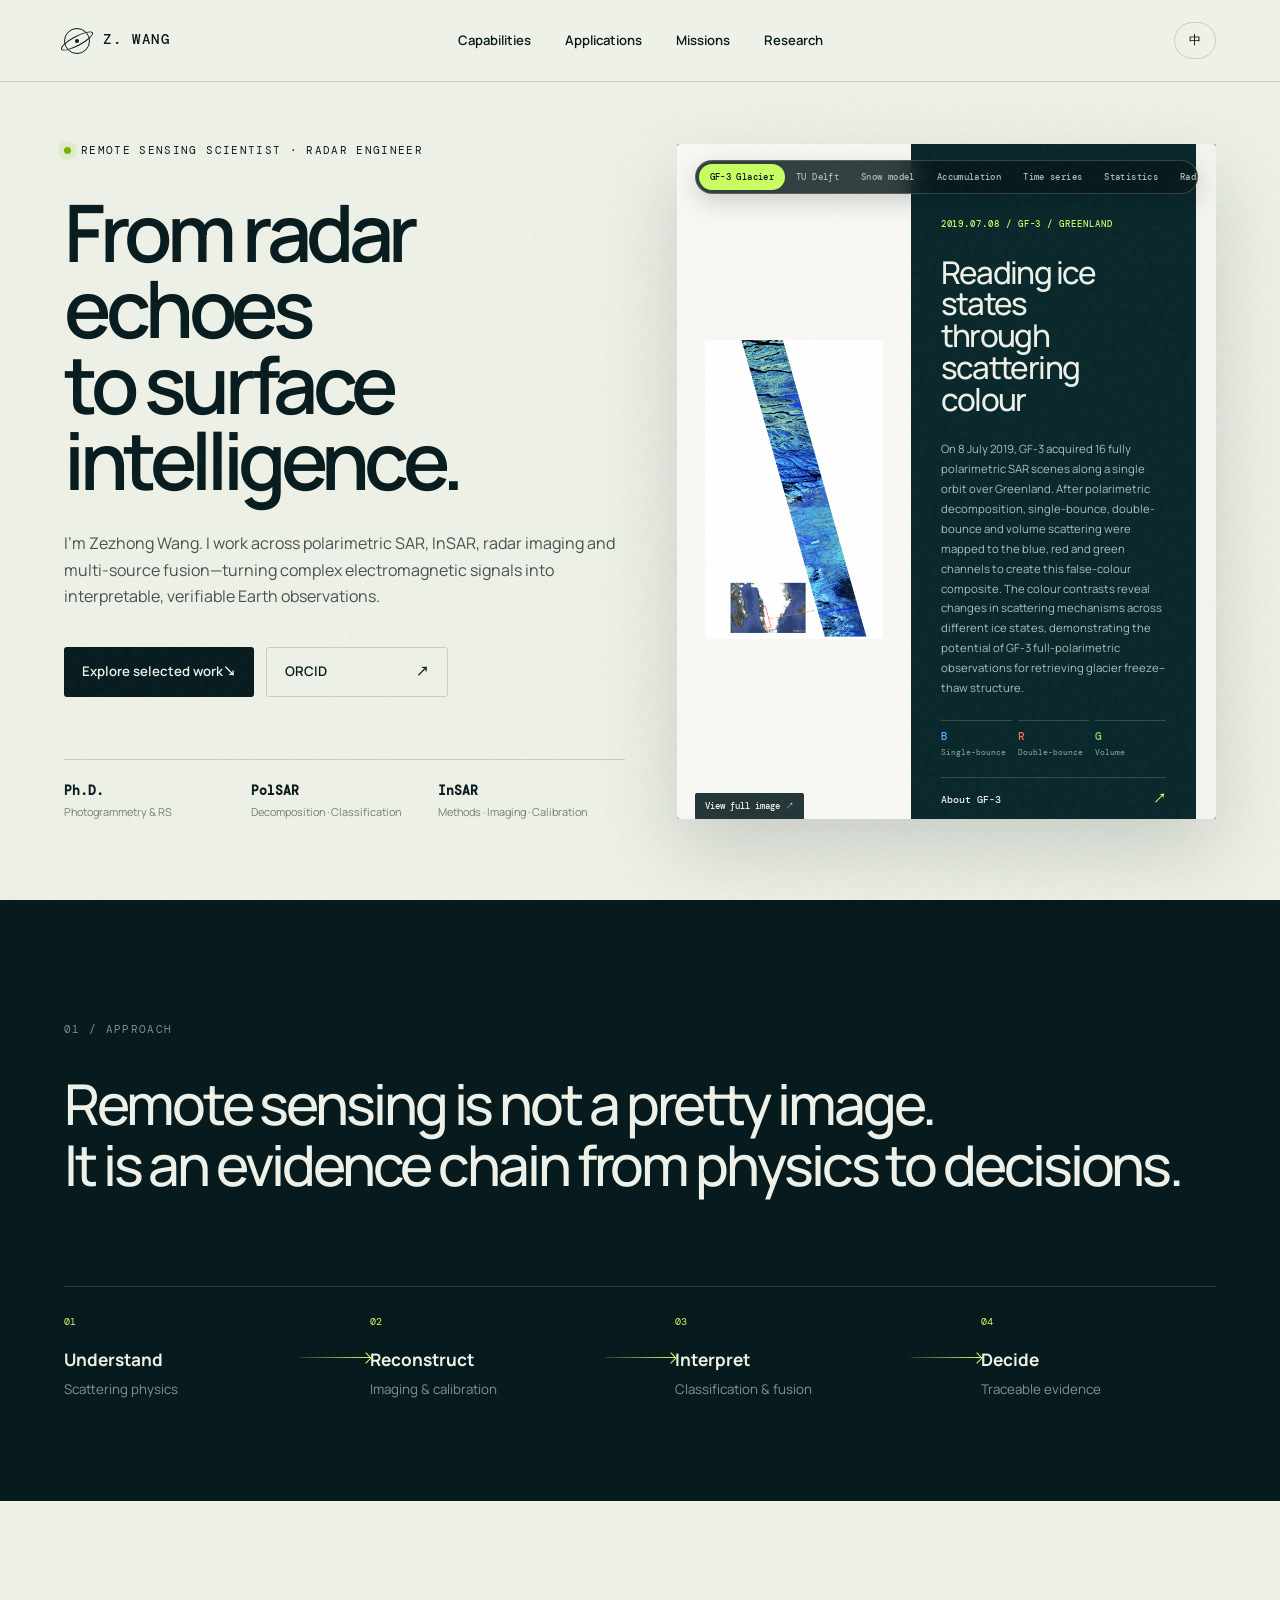
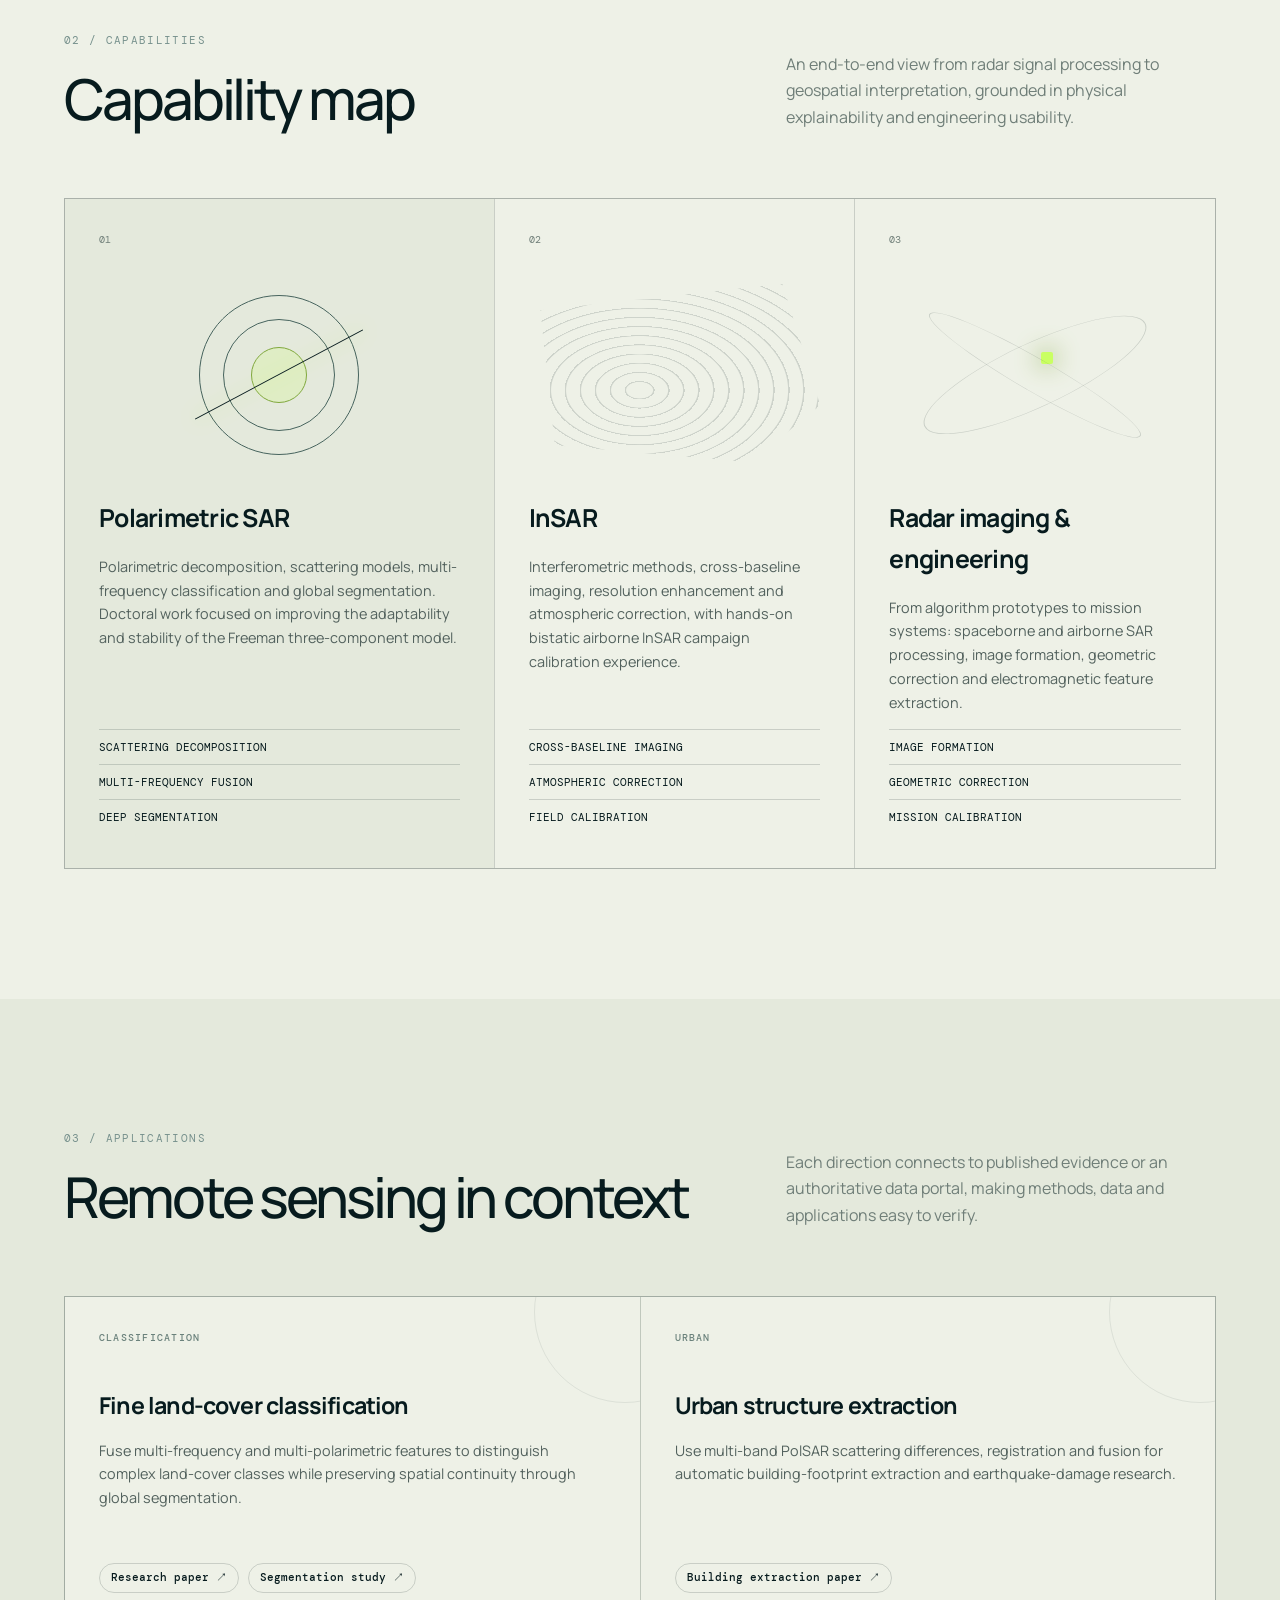
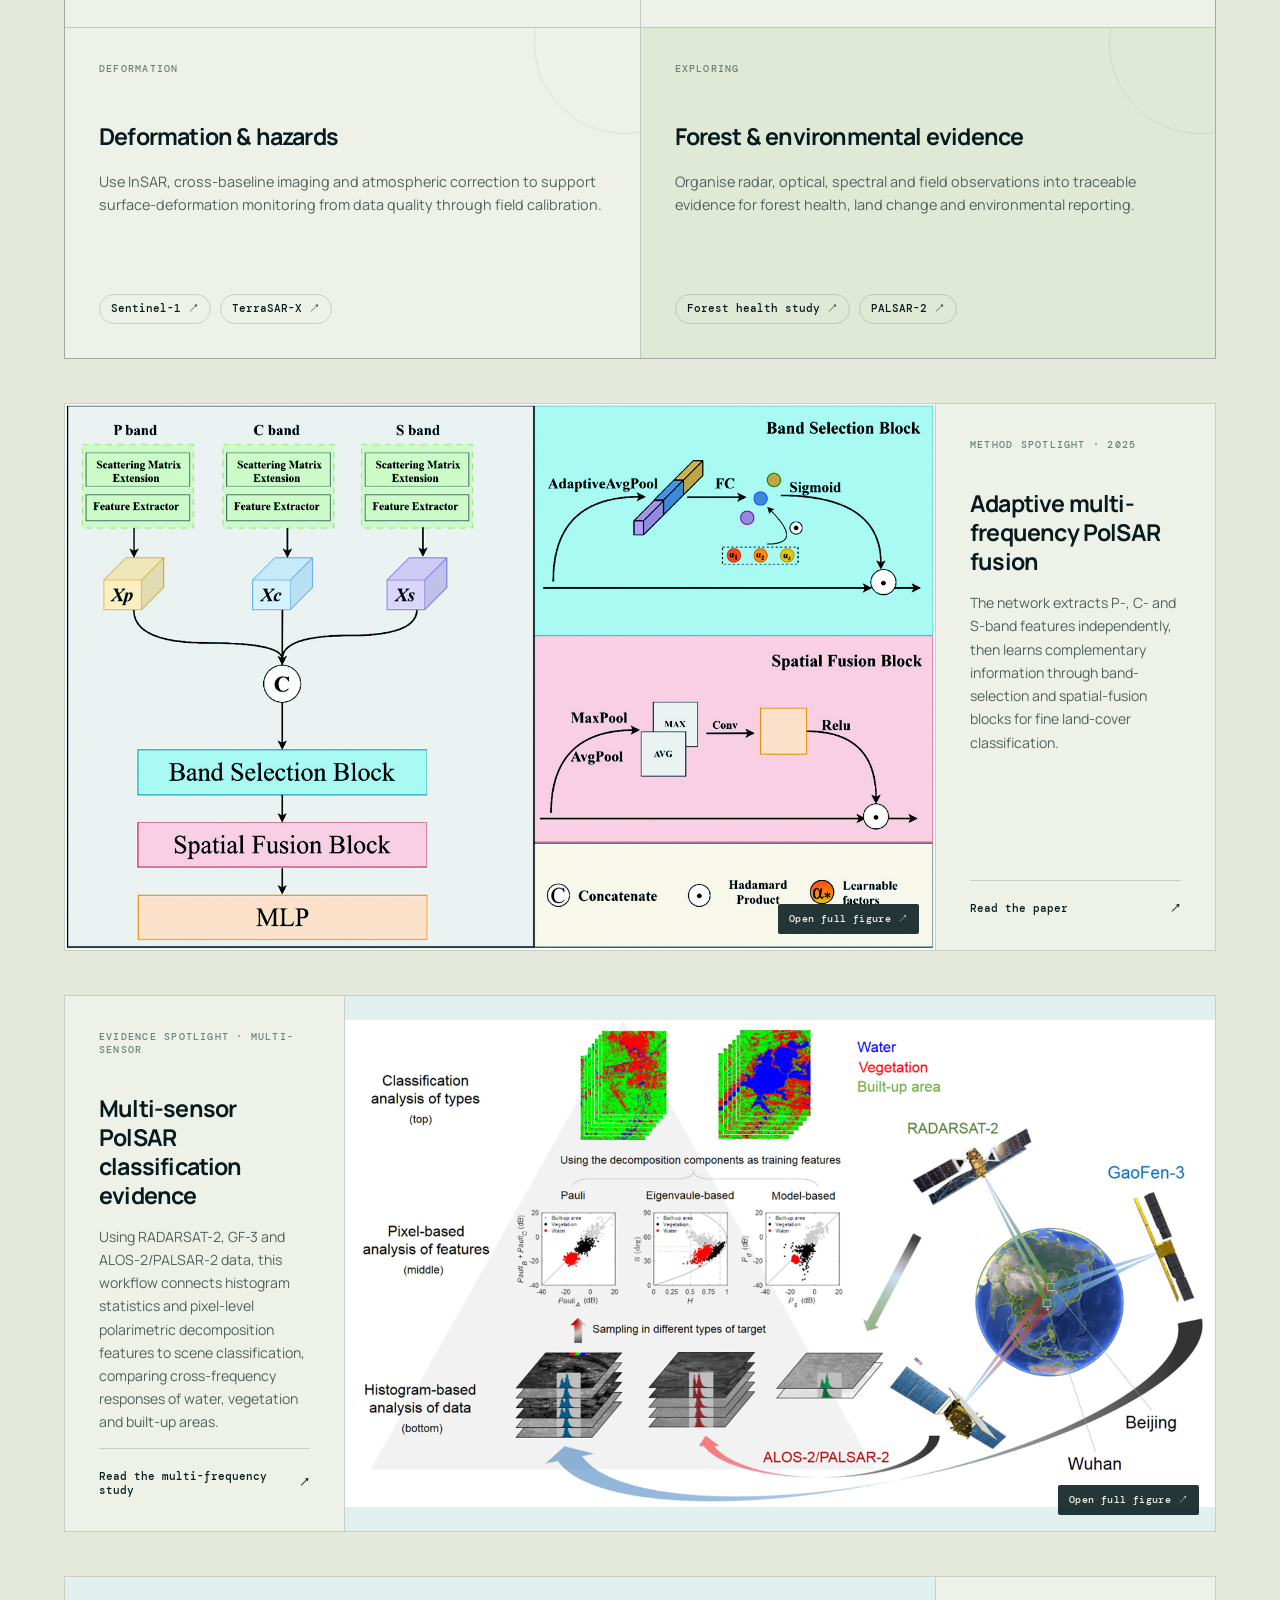
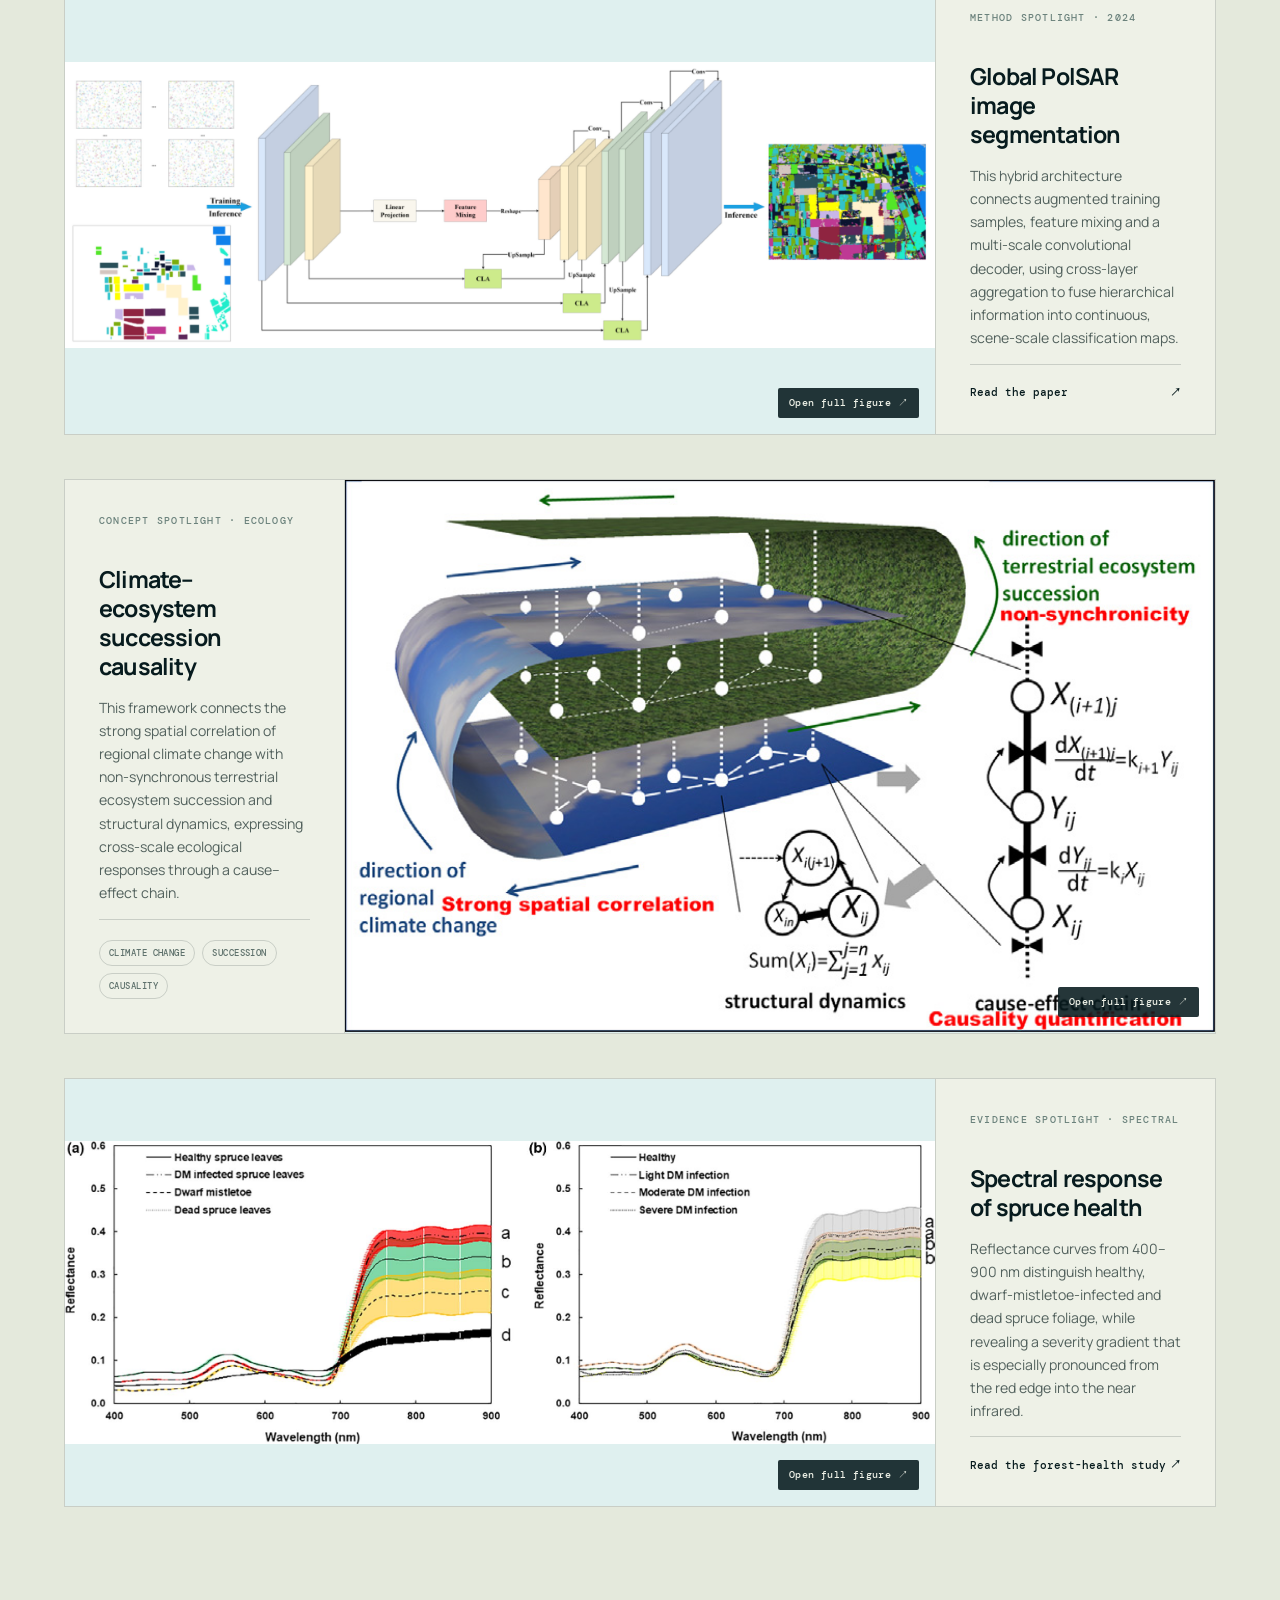
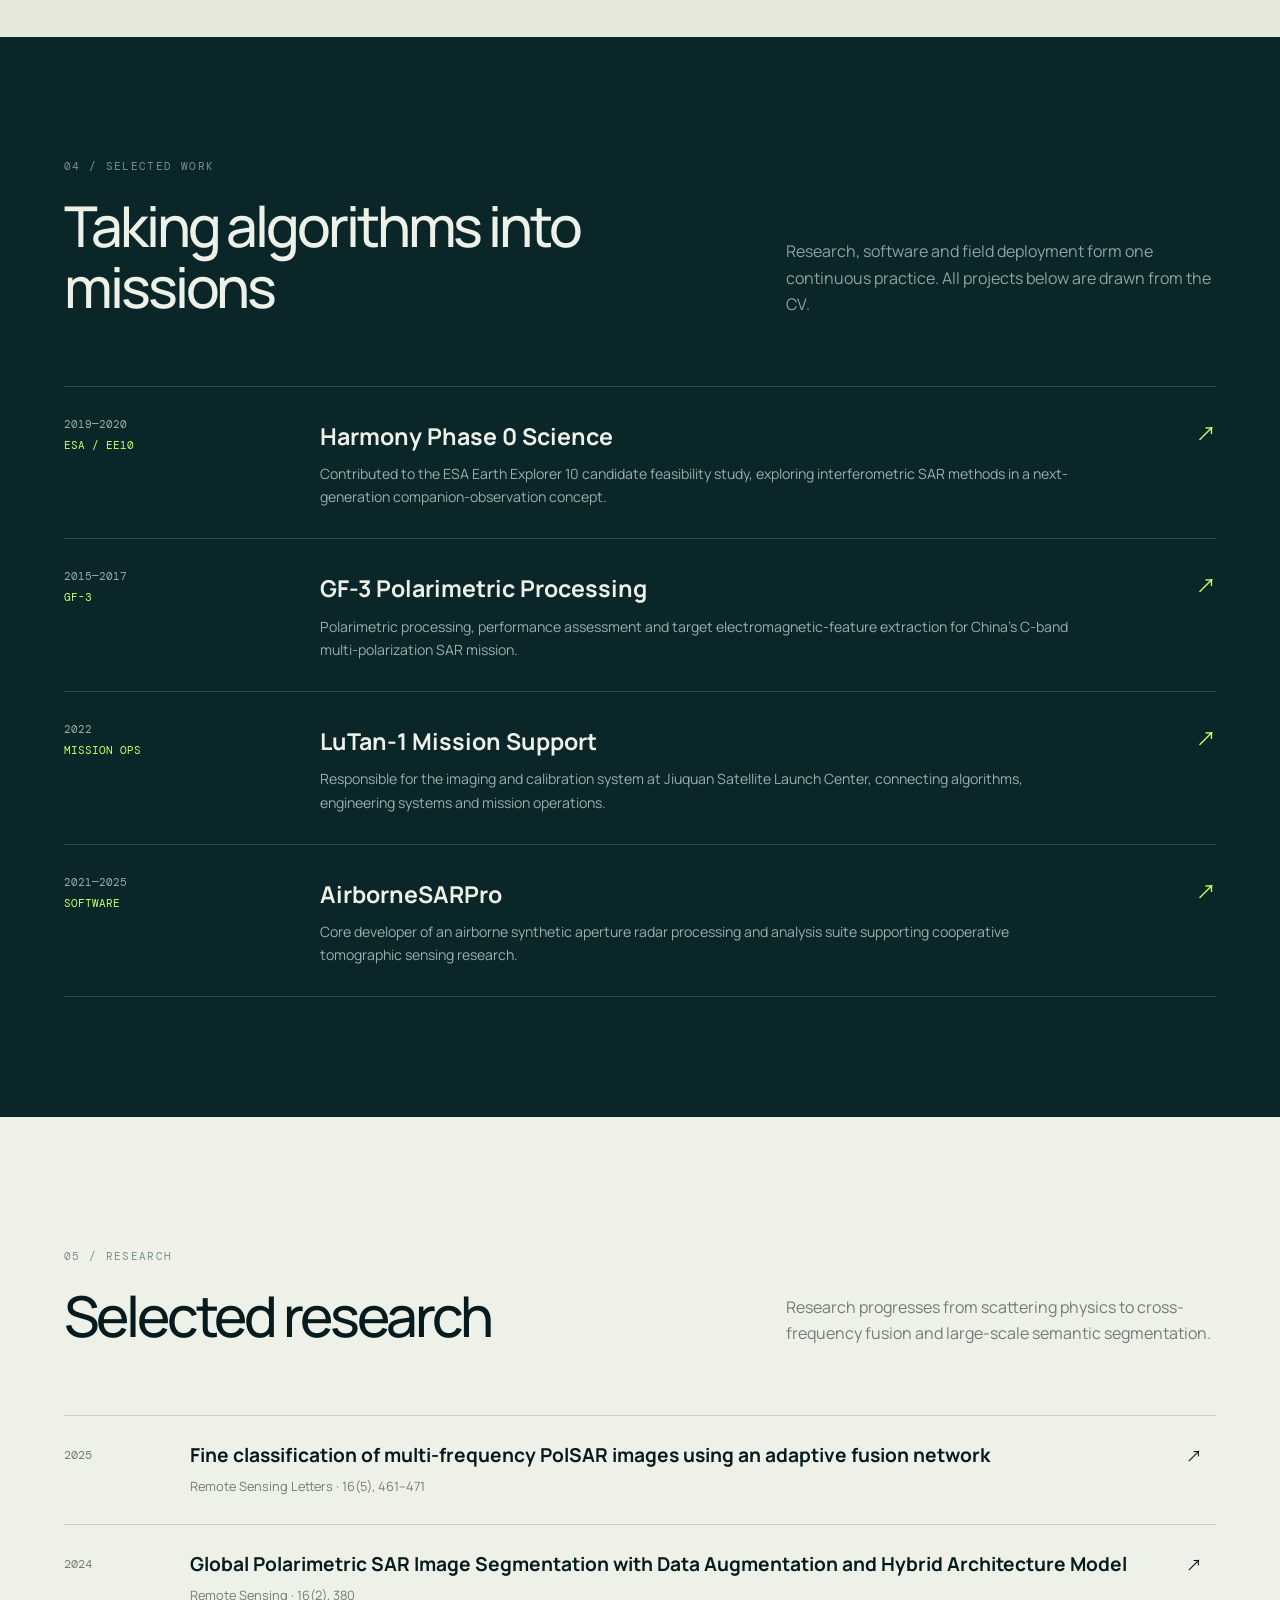
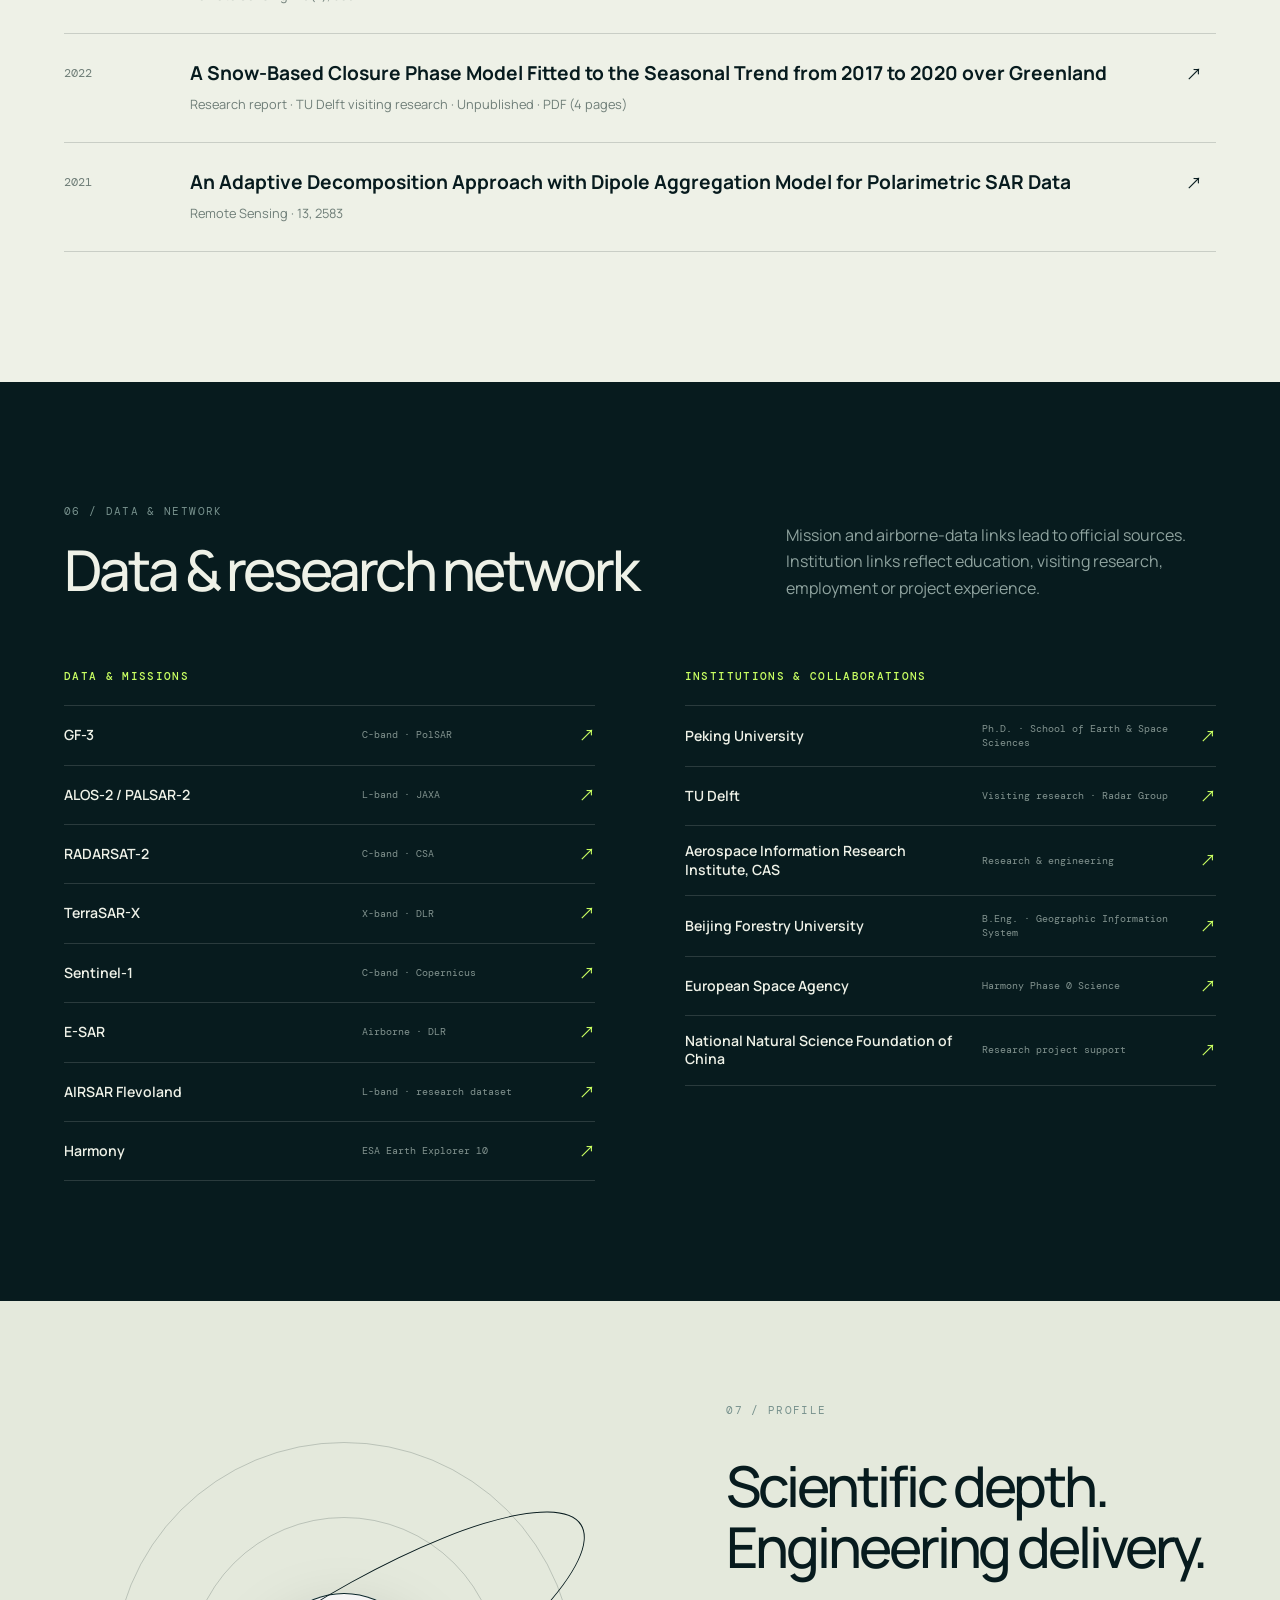
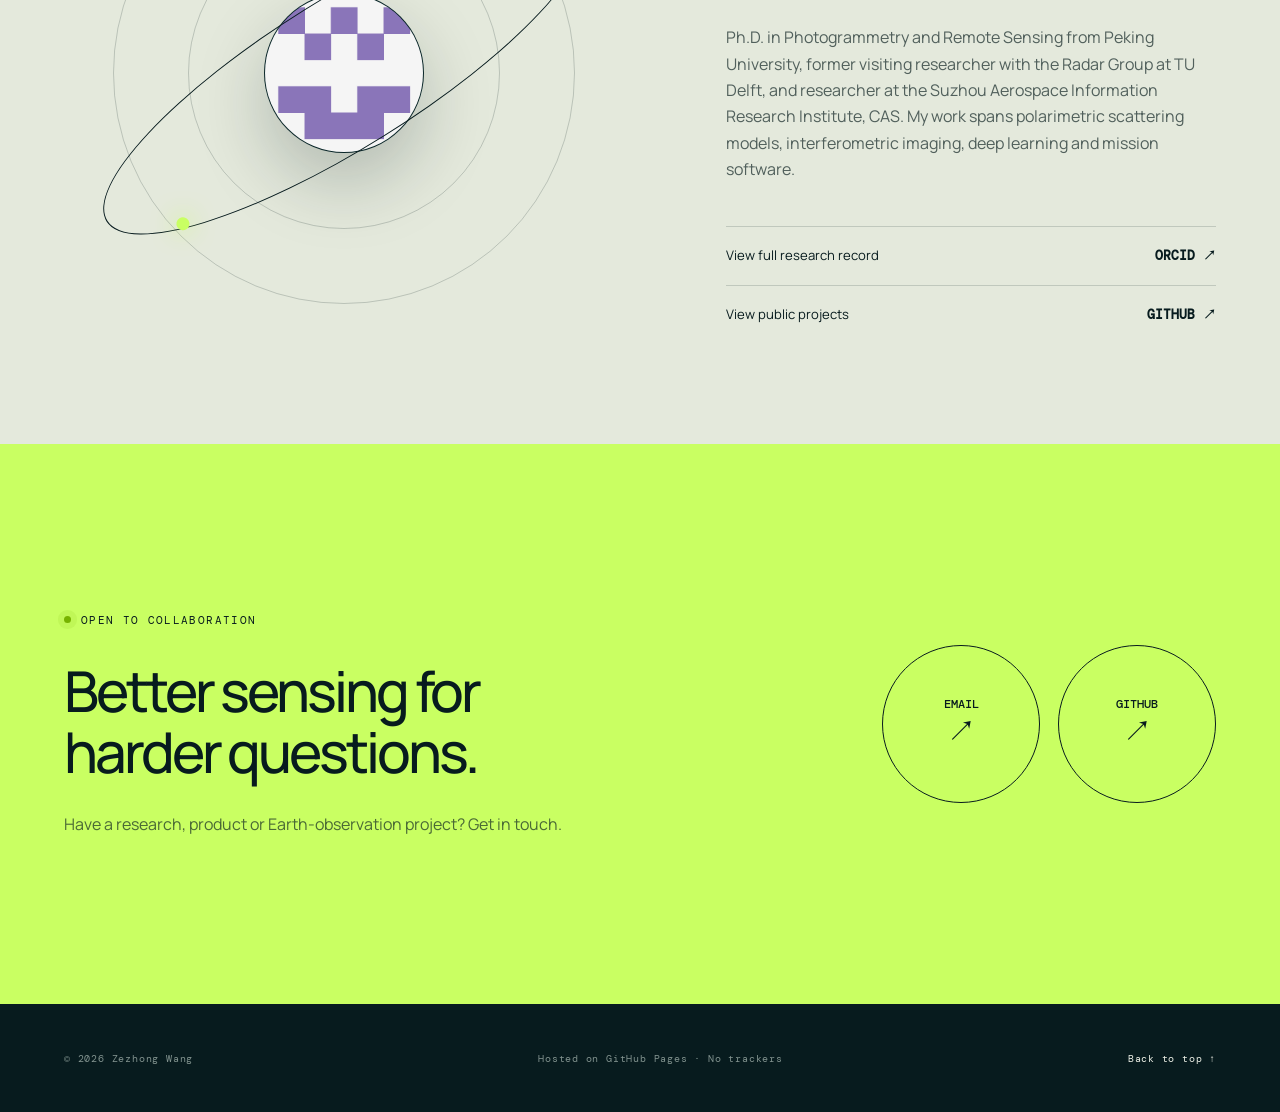
==== commit bad026aa: "Add Greenland phase closure time-series slides" ====
--- a/index.html
+++ b/index.html
@@ -14,7 +14,7 @@
   <link rel="preconnect" href="https://fonts.googleapis.com">
   <link rel="preconnect" href="https://fonts.gstatic.com" crossorigin>
   <link href="https://fonts.googleapis.com/css2?family=DM+Mono:wght@300;400;500&family=Manrope:wght@400;500;600;700&family=Noto+Sans+SC:wght@400;500;600;700&display=swap" rel="stylesheet">
-  <link rel="stylesheet" href="styles.css?v=20261019-12" />
+  <link rel="stylesheet" href="styles.css?v=20261019-13" />
 </head>
 <body>
   <a class="skip-link" href="#top" data-zh="跳到主要内容" data-en="Skip to content">跳到主要内容</a>
@@ -59,6 +59,8 @@
           <button type="button" data-visual-mode="delft" aria-pressed="false">TU Delft</button>
           <button type="button" data-visual-mode="snow" aria-pressed="false" data-zh="雪层模型" data-en="Snow model">雪层模型</button>
           <button type="button" data-visual-mode="accumulation" aria-pressed="false" data-zh="积雪累积" data-en="Accumulation">积雪累积</button>
+          <button type="button" data-visual-mode="timeseries" aria-pressed="false" data-zh="时序观测" data-en="Time series">时序观测</button>
+          <button type="button" data-visual-mode="moran" aria-pressed="false" data-zh="定量统计" data-en="Statistics">定量统计</button>
           <button type="button" data-visual-mode="radar" aria-pressed="false" data-zh="互动雷达" data-en="Radar scan">互动雷达</button>
         </div>
         <canvas id="radarCanvas"></canvas>
@@ -136,6 +138,40 @@
               <span><b>SEP</b><em data-zh="累积期开始" data-en="accumulation begins">累积期开始</em></span>
               <span><b>WINTER</b><em data-zh="持续降雪" data-en="continued snowfall">持续降雪</em></span>
               <span><b>MAY</b><em data-zh="累积期结束" data-en="accumulation ends">累积期结束</em></span>
+            </div>
+            <a class="case-source" href="assets/reports/phase-closure-greenland-tu-delft-2022.pdf" target="_blank" rel="noreferrer"><span data-zh="阅读研究报告" data-en="Read the research report">阅读研究报告</span><b aria-hidden="true">↗</b></a>
+          </div>
+        </article>
+        <article class="hero-case-study case-timeseries">
+          <a class="case-image" href="assets/img/greenland-phase-closure-timeseries.png" target="_blank" rel="noreferrer" aria-label="查看格陵兰相位闭合时序观测大图">
+            <img src="assets/img/greenland-phase-closure-timeseries.webp" alt="2017年1月至2020年1月格陵兰 Sentinel-1 相位闭合时序观测结果" decoding="async">
+            <span data-zh="查看完整图示 ↗" data-en="View full figure ↗">查看完整图示 ↗</span>
+          </a>
+          <div class="case-copy">
+            <p class="case-kicker">2017.01—2020.01 / SENTINEL-1 / GREENLAND</p>
+            <h2 data-zh="时间序列中的<br>冰川冻融节律" data-en="Glacier freeze–thaw<br>rhythms in time series">时间序列中的<br>冰川冻融节律</h2>
+            <p data-zh="图中展示2017年1月至2020年1月基于欧洲航天局 Sentinel-1 数据对格陵兰岛研究区开展的时序观测。不同日期的相位闭合空间纹理呈现重复的季节性变化，说明 SAR 信号的周期响应与冰川积雪、融化及再冻结过程相耦合，为从长时序雷达观测识别冻融机制提供了直接证据。" data-en="The figure presents a time-series observation of a Greenland study site using ESA Sentinel-1 data from January 2017 to January 2020. The spatial texture of phase closure repeats seasonally across acquisition dates, indicating that periodic SAR responses are coupled with snow accumulation, melt and refreezing processes and providing direct evidence for identifying glacier freeze–thaw mechanisms from long radar time series.">图中展示2017年1月至2020年1月基于欧洲航天局 Sentinel-1 数据对格陵兰岛研究区开展的时序观测。不同日期的相位闭合空间纹理呈现重复的季节性变化，说明 SAR 信号的周期响应与冰川积雪、融化及再冻结过程相耦合，为从长时序雷达观测识别冻融机制提供了直接证据。</p>
+            <div class="case-legend case-facts" aria-label="时序观测概览">
+              <span><b>ESA</b><em>Sentinel-1</em></span>
+              <span><b>3 YR</b><em data-zh="连续观测" data-en="observation">连续观测</em></span>
+              <span><b>±45°</b><em data-zh="闭合相位" data-en="closure phase">闭合相位</em></span>
+            </div>
+            <a class="case-source" href="assets/reports/phase-closure-greenland-tu-delft-2022.pdf" target="_blank" rel="noreferrer"><span data-zh="阅读研究报告" data-en="Read the research report">阅读研究报告</span><b aria-hidden="true">↗</b></a>
+          </div>
+        </article>
+        <article class="hero-case-study case-moran">
+          <a class="case-image" href="assets/img/greenland-morans-i-statistics.png" target="_blank" rel="noreferrer" aria-label="查看格陵兰相位闭合空间自相关统计大图">
+            <img src="assets/img/greenland-morans-i-statistics.webp" alt="2017至2020年格陵兰相位闭合 Moran's I 空间自相关统计曲线" decoding="async">
+            <span data-zh="查看完整图示 ↗" data-en="View full figure ↗">查看完整图示 ↗</span>
+          </a>
+          <div class="case-copy">
+            <p class="case-kicker">MORAN'S I / PHASE CLOSURE / QUANTIFICATION</p>
+            <h2 data-zh="用空间自相关<br>量化融化起点" data-en="Quantifying melt onset<br>with spatial autocorrelation">用空间自相关<br>量化融化起点</h2>
+            <p data-zh="这是图1的定量统计结果。Moran’s I 用于刻画相位闭合信号的空间自相关强度；曲线在2018年4月17日与2019年5月24日出现两个主要高峰，反映夏季来临、冰川开始融化前后的关键转折。定量指标把视觉纹理转化为可比较的季节信号，使冻融起点能够在多年序列中被识别。" data-en="This is the quantitative analysis of Figure 1. Moran’s I measures the spatial autocorrelation of phase-closure signals. Two major peaks on 17 April 2018 and 24 May 2019 capture key transitions around the onset of glacier melt as summer approaches. The metric converts visual texture into a comparable seasonal signal, enabling melt onset to be identified across multiple years.">这是图1的定量统计结果。Moran’s I 用于刻画相位闭合信号的空间自相关强度；曲线在2018年4月17日与2019年5月24日出现两个主要高峰，反映夏季来临、冰川开始融化前后的关键转折。定量指标把视觉纹理转化为可比较的季节信号，使冻融起点能够在多年序列中被识别。</p>
+            <div class="case-legend case-facts" aria-label="空间自相关峰值">
+              <span><b>2018.04.17</b><em data-zh="主要高峰" data-en="major peak">主要高峰</em></span>
+              <span><b>2019.05.24</b><em data-zh="主要高峰" data-en="major peak">主要高峰</em></span>
+              <span><b>MORAN I</b><em data-zh="空间自相关" data-en="spatial autocorrelation">空间自相关</em></span>
             </div>
             <a class="case-source" href="assets/reports/phase-closure-greenland-tu-delft-2022.pdf" target="_blank" rel="noreferrer"><span data-zh="阅读研究报告" data-en="Read the research report">阅读研究报告</span><b aria-hidden="true">↗</b></a>
           </div>
@@ -382,6 +418,6 @@
   </main>
 
   <footer class="section-shell"><span>© <span id="year"></span> Zezhong Wang</span><span data-zh="由 GitHub Pages 托管 · 无追踪器" data-en="Hosted on GitHub Pages · No trackers">由 GitHub Pages 托管 · 无追踪器</span><a href="#top" data-zh="回到顶部 ↑" data-en="Back to top ↑">回到顶部 ↑</a></footer>
-  <script src="script.js?v=20261019-12"></script>
+  <script src="script.js?v=20261019-13"></script>
 </body>
 </html>
--- a/styles.css
+++ b/styles.css
@@ -77,7 +77,7 @@
 .radar-ui{transition:opacity .25s ease}
 .hero-visual.show-case .radar-ui{opacity:0;pointer-events:none}
 .hero-case-study{position:absolute;z-index:4;inset:0;display:grid;grid-template-columns:minmax(0,.92fr) minmax(285px,.72fr);background:#f3f4ee;opacity:0;pointer-events:none;transform:translateY(8px);transition:opacity .3s ease,transform .3s ease}
-.hero-visual.show-gf3 .case-gf3,.hero-visual.show-delft .case-delft,.hero-visual.show-snow .case-snow,.hero-visual.show-accumulation .case-accumulation{opacity:1;pointer-events:auto;transform:none}
+.hero-visual.show-gf3 .case-gf3,.hero-visual.show-delft .case-delft,.hero-visual.show-snow .case-snow,.hero-visual.show-accumulation .case-accumulation,.hero-visual.show-timeseries .case-timeseries,.hero-visual.show-moran .case-moran{opacity:1;pointer-events:auto;transform:none}
 .hero-visual:not(.show-case) .hero-case-study{opacity:0;pointer-events:none;transform:translateY(8px)}
 .case-image{position:relative;min-width:0;overflow:hidden;display:grid;place-items:center;background:#f8f8f4;padding:28px}
 .case-image img{display:block;width:100%;height:100%;object-fit:contain;filter:saturate(.94) contrast(1.03);transition:transform .4s ease}
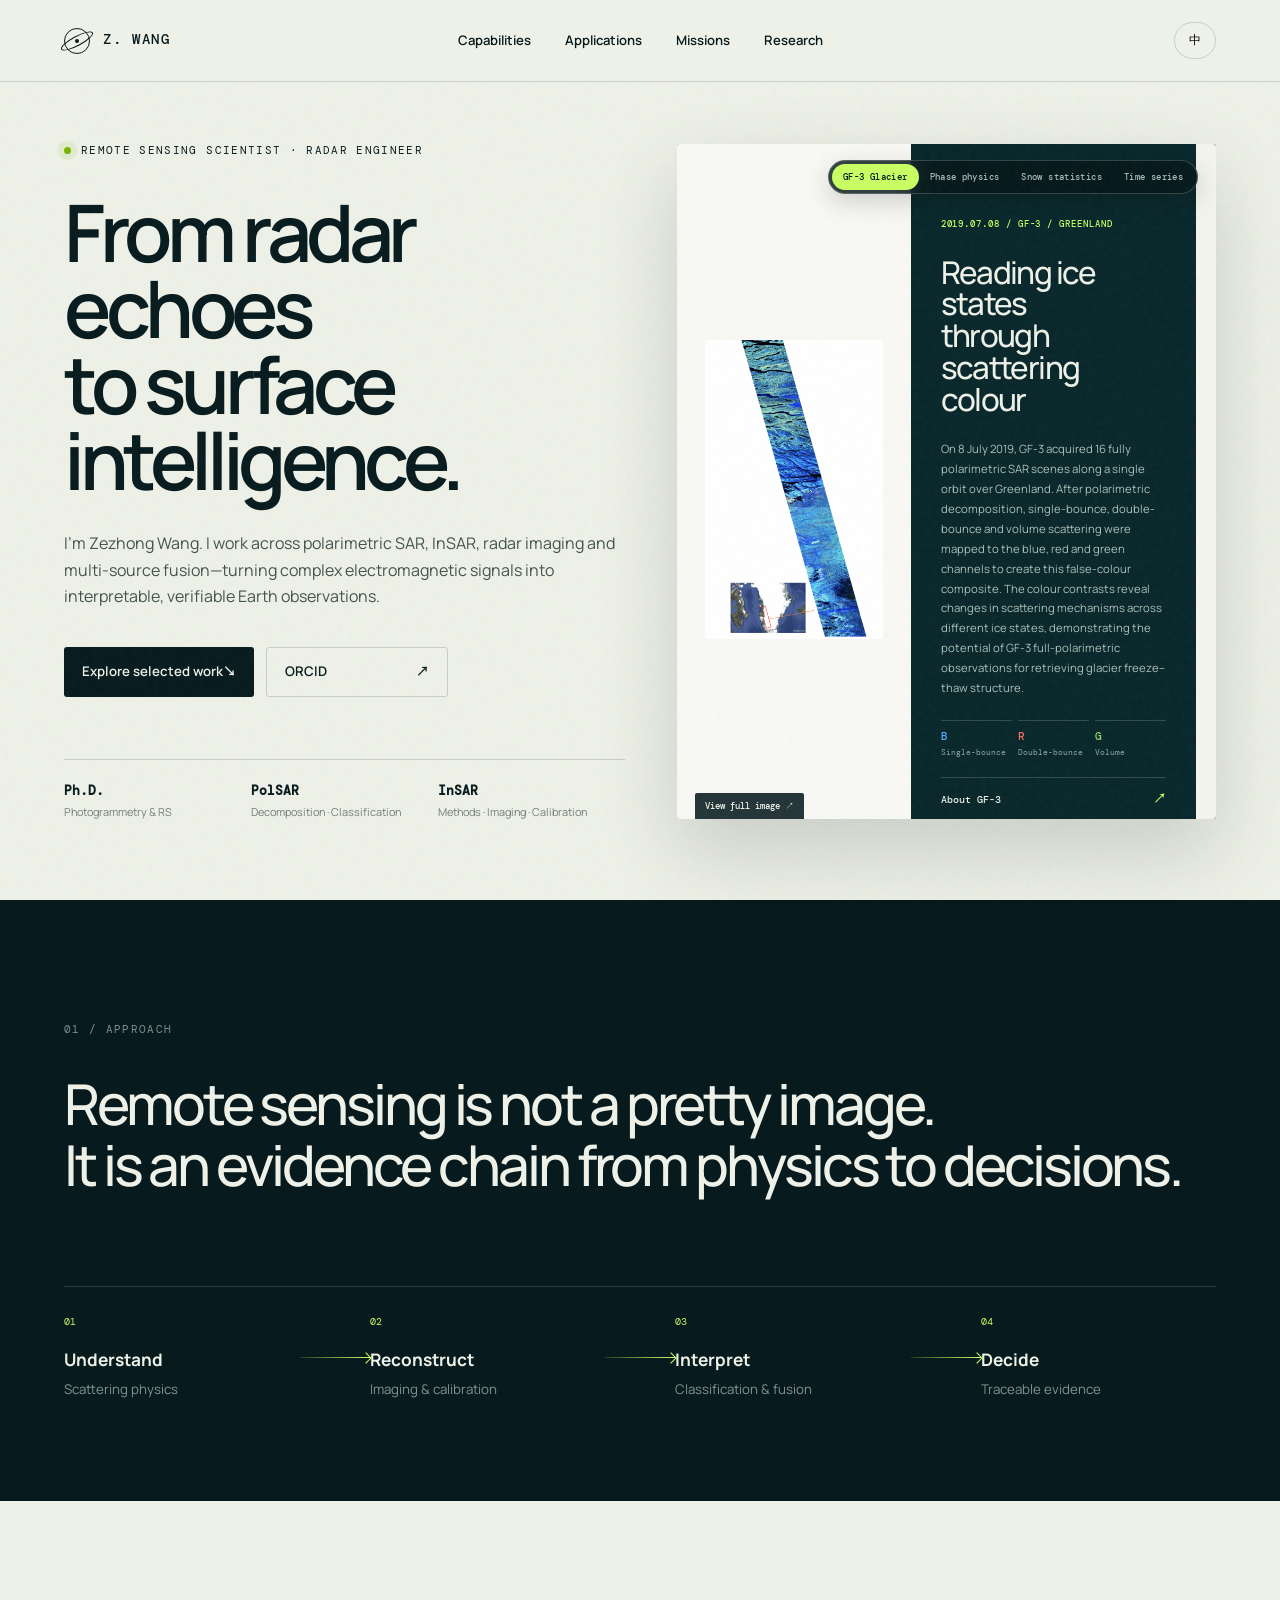
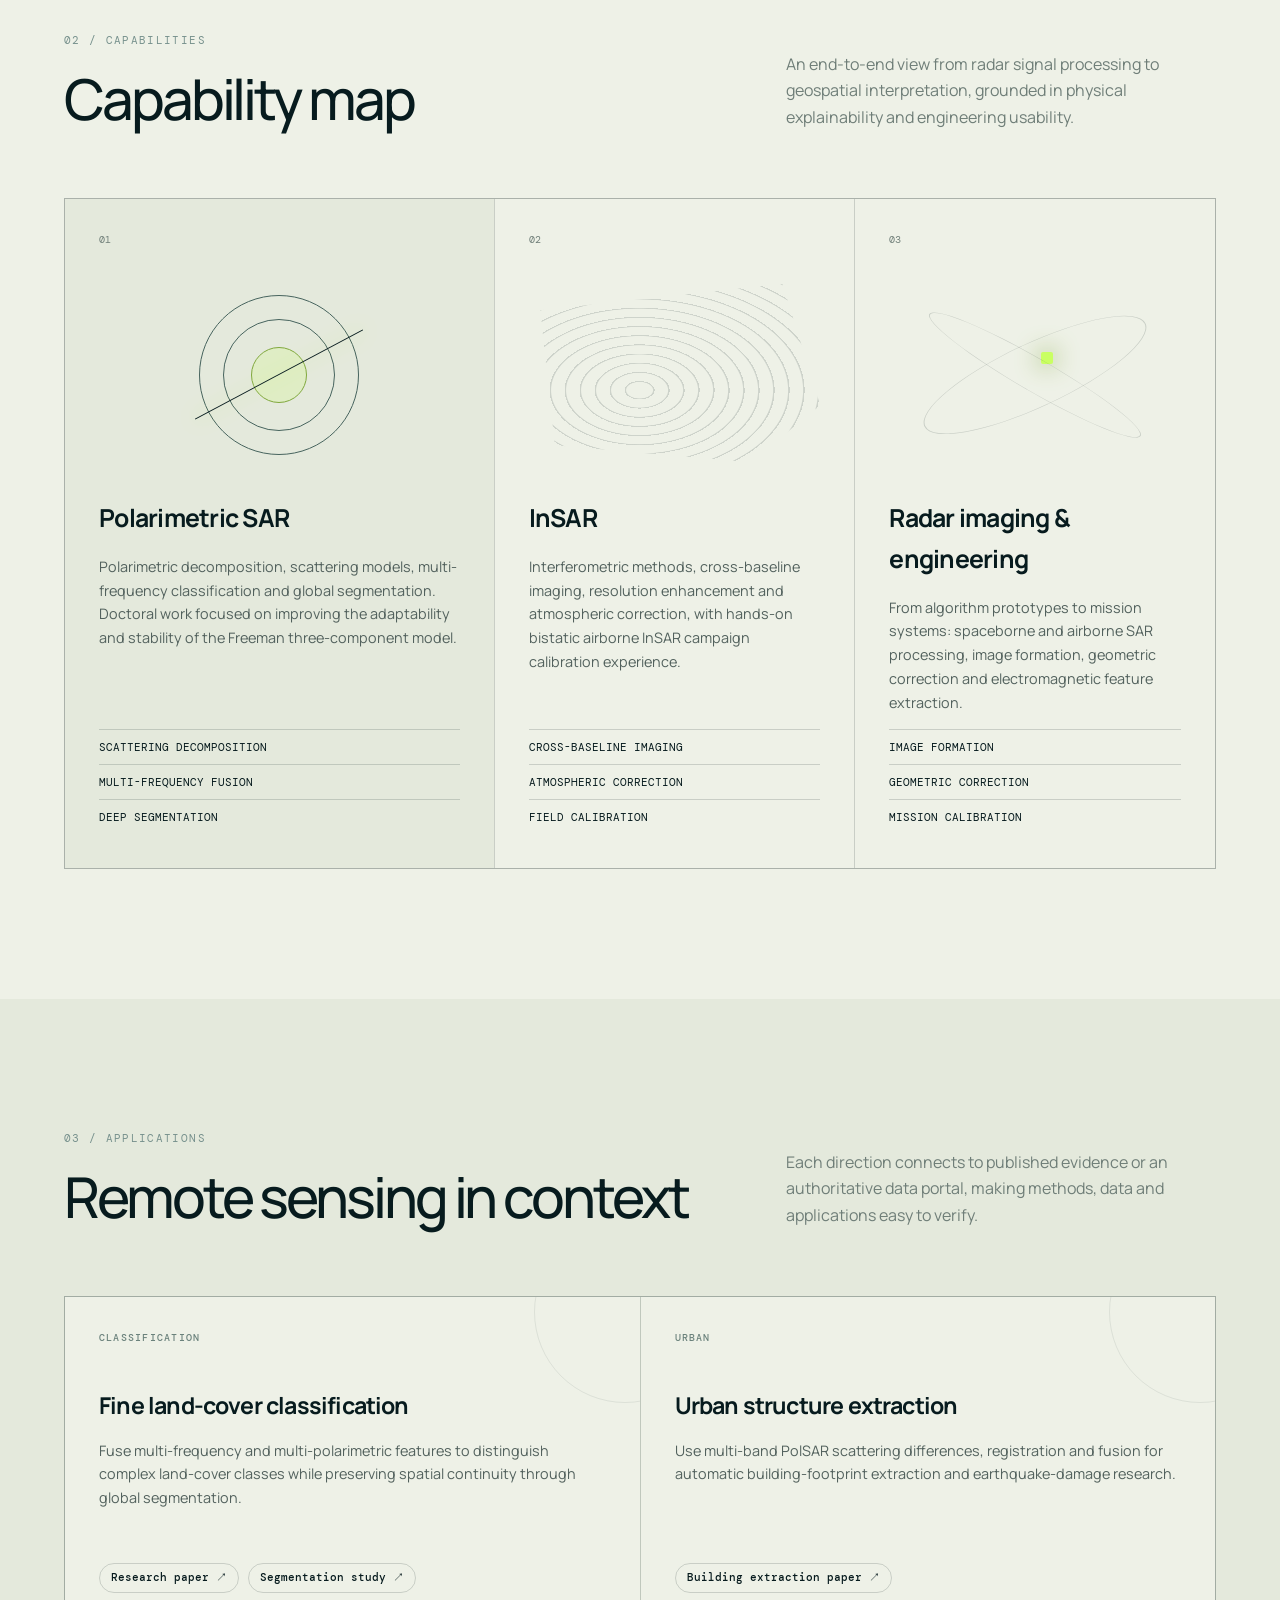
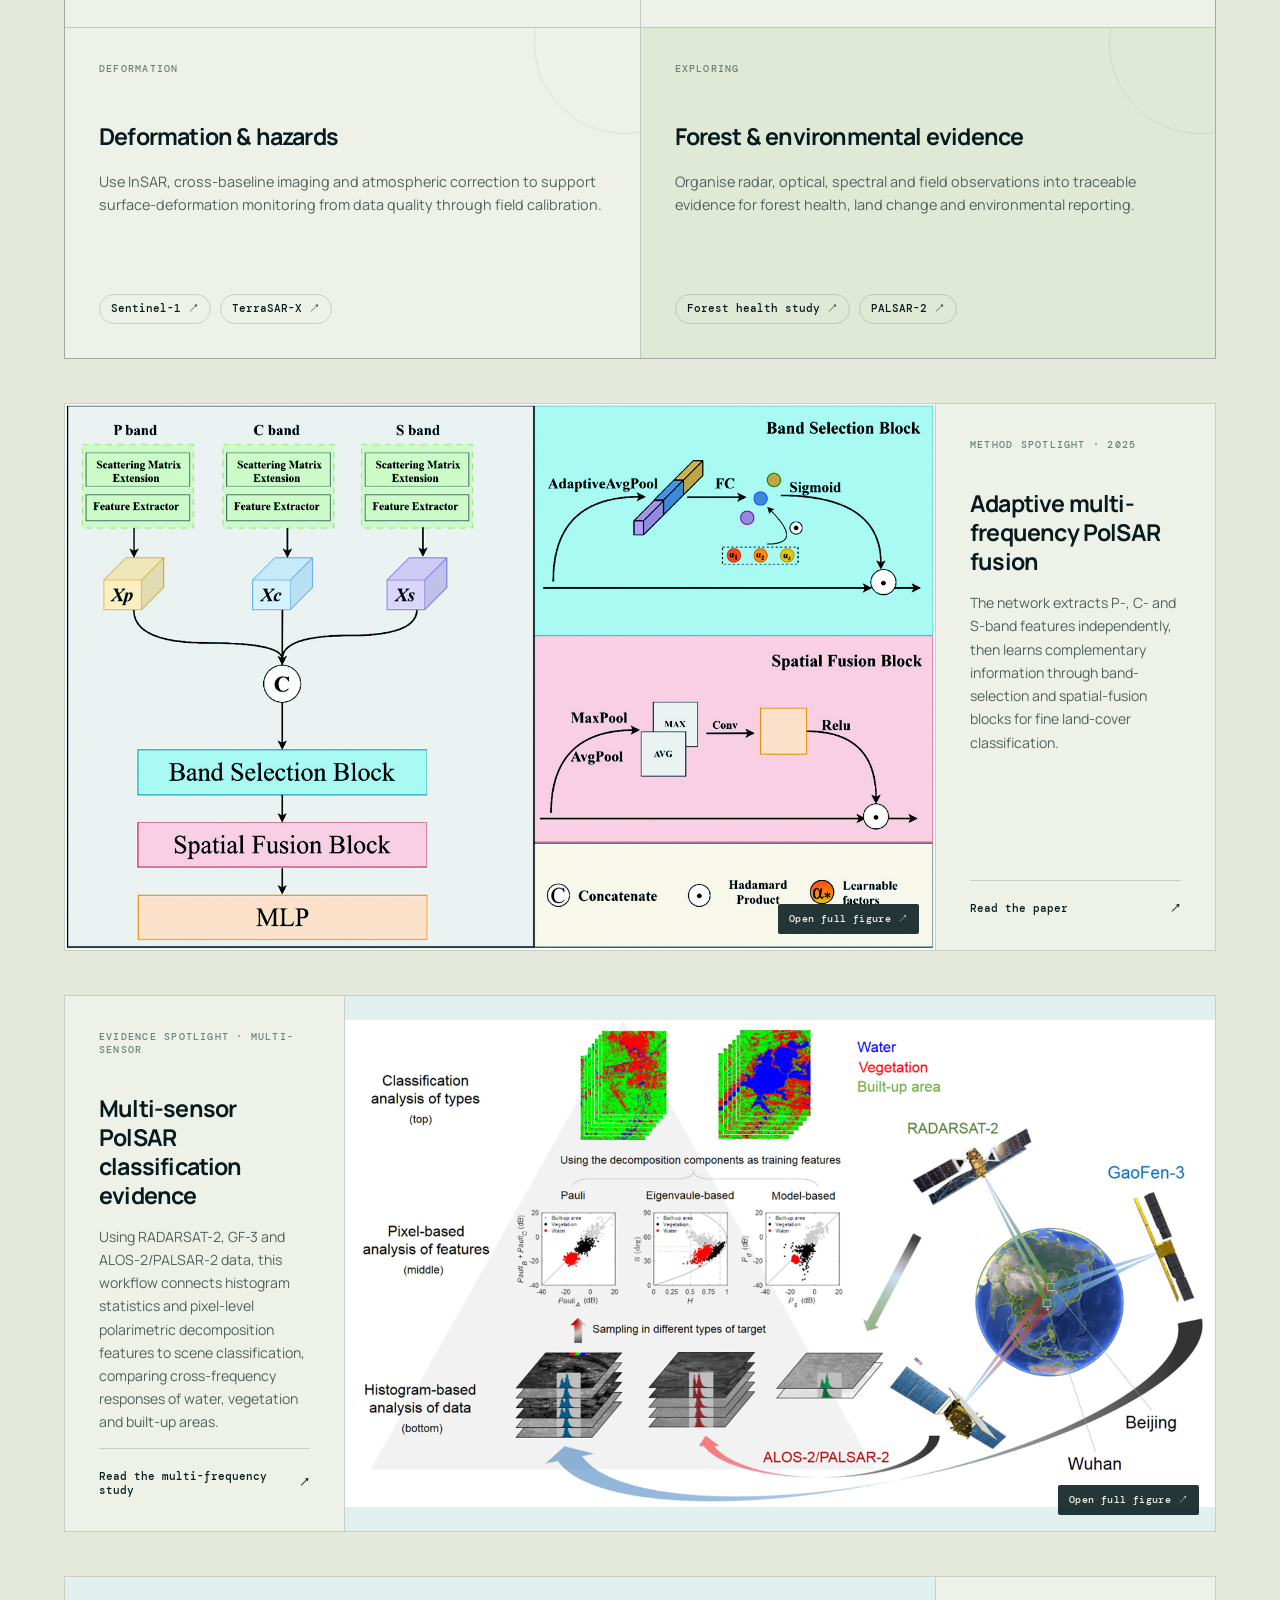
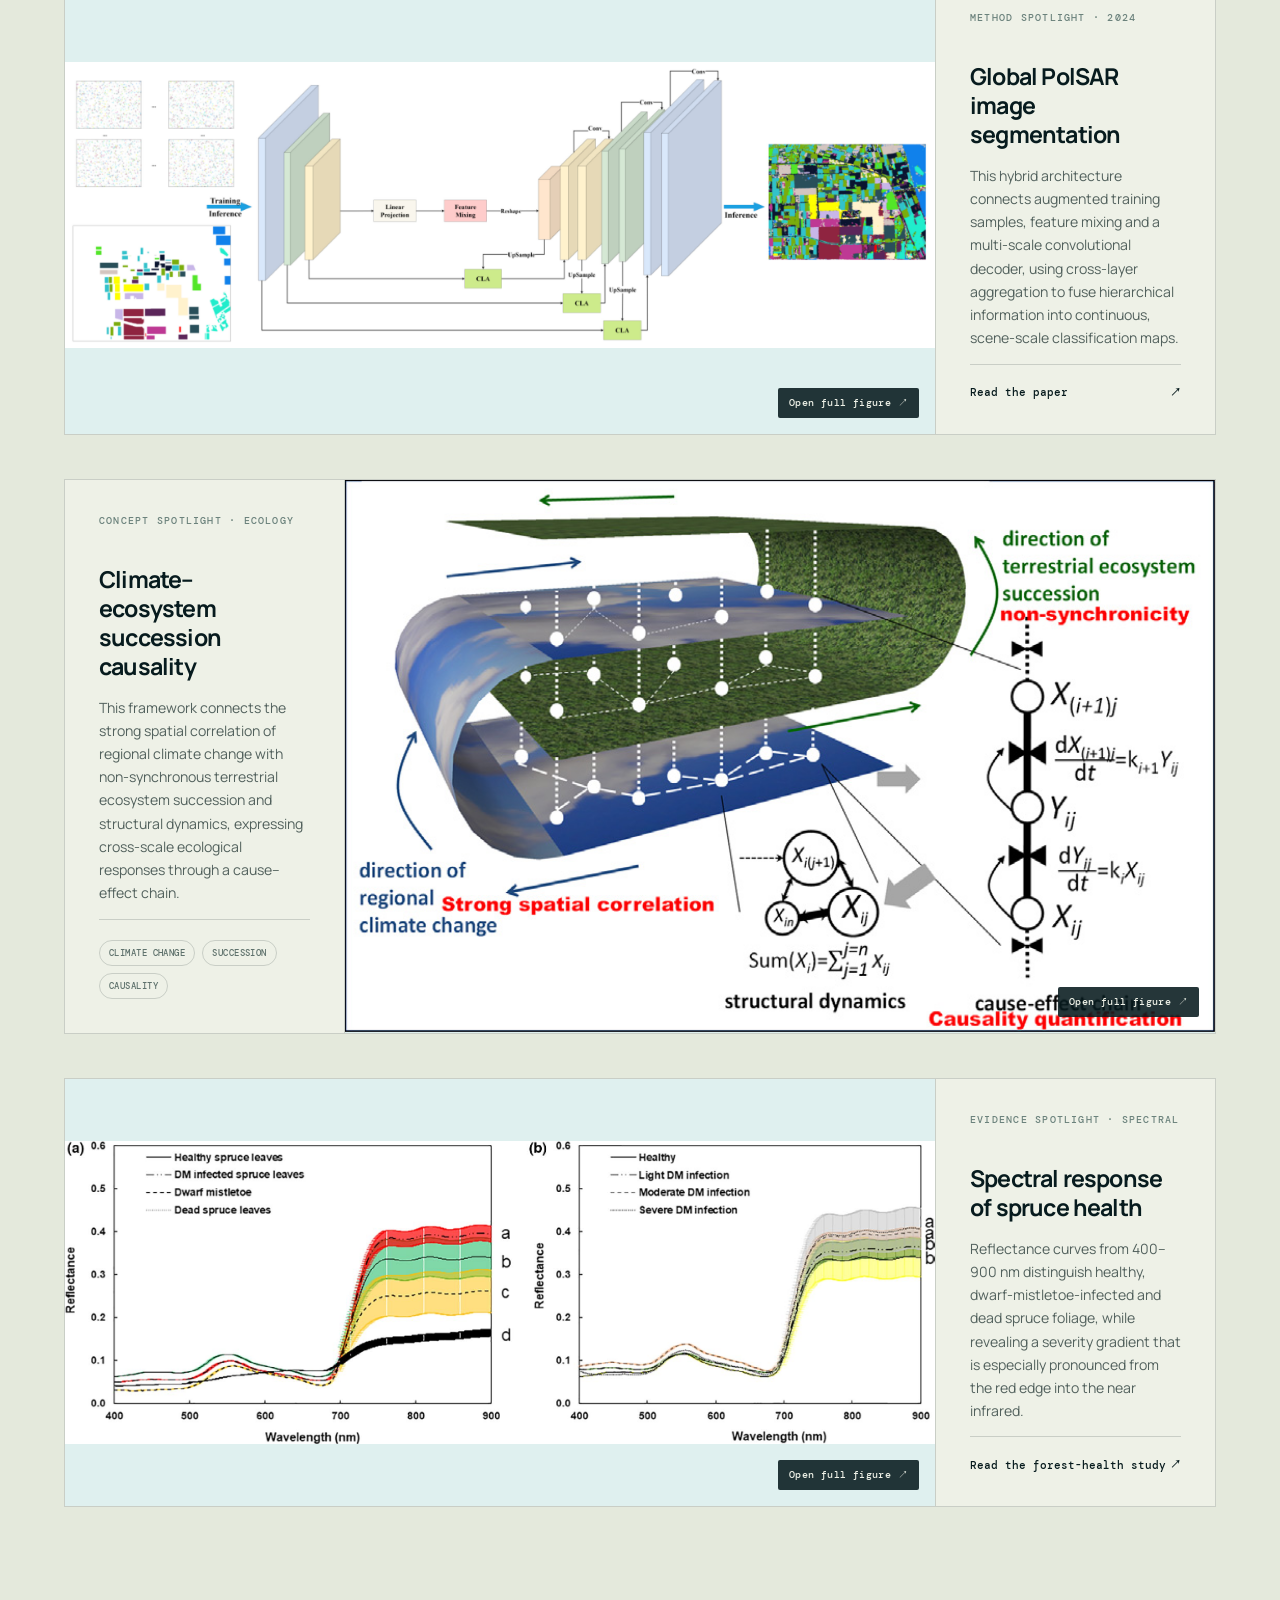
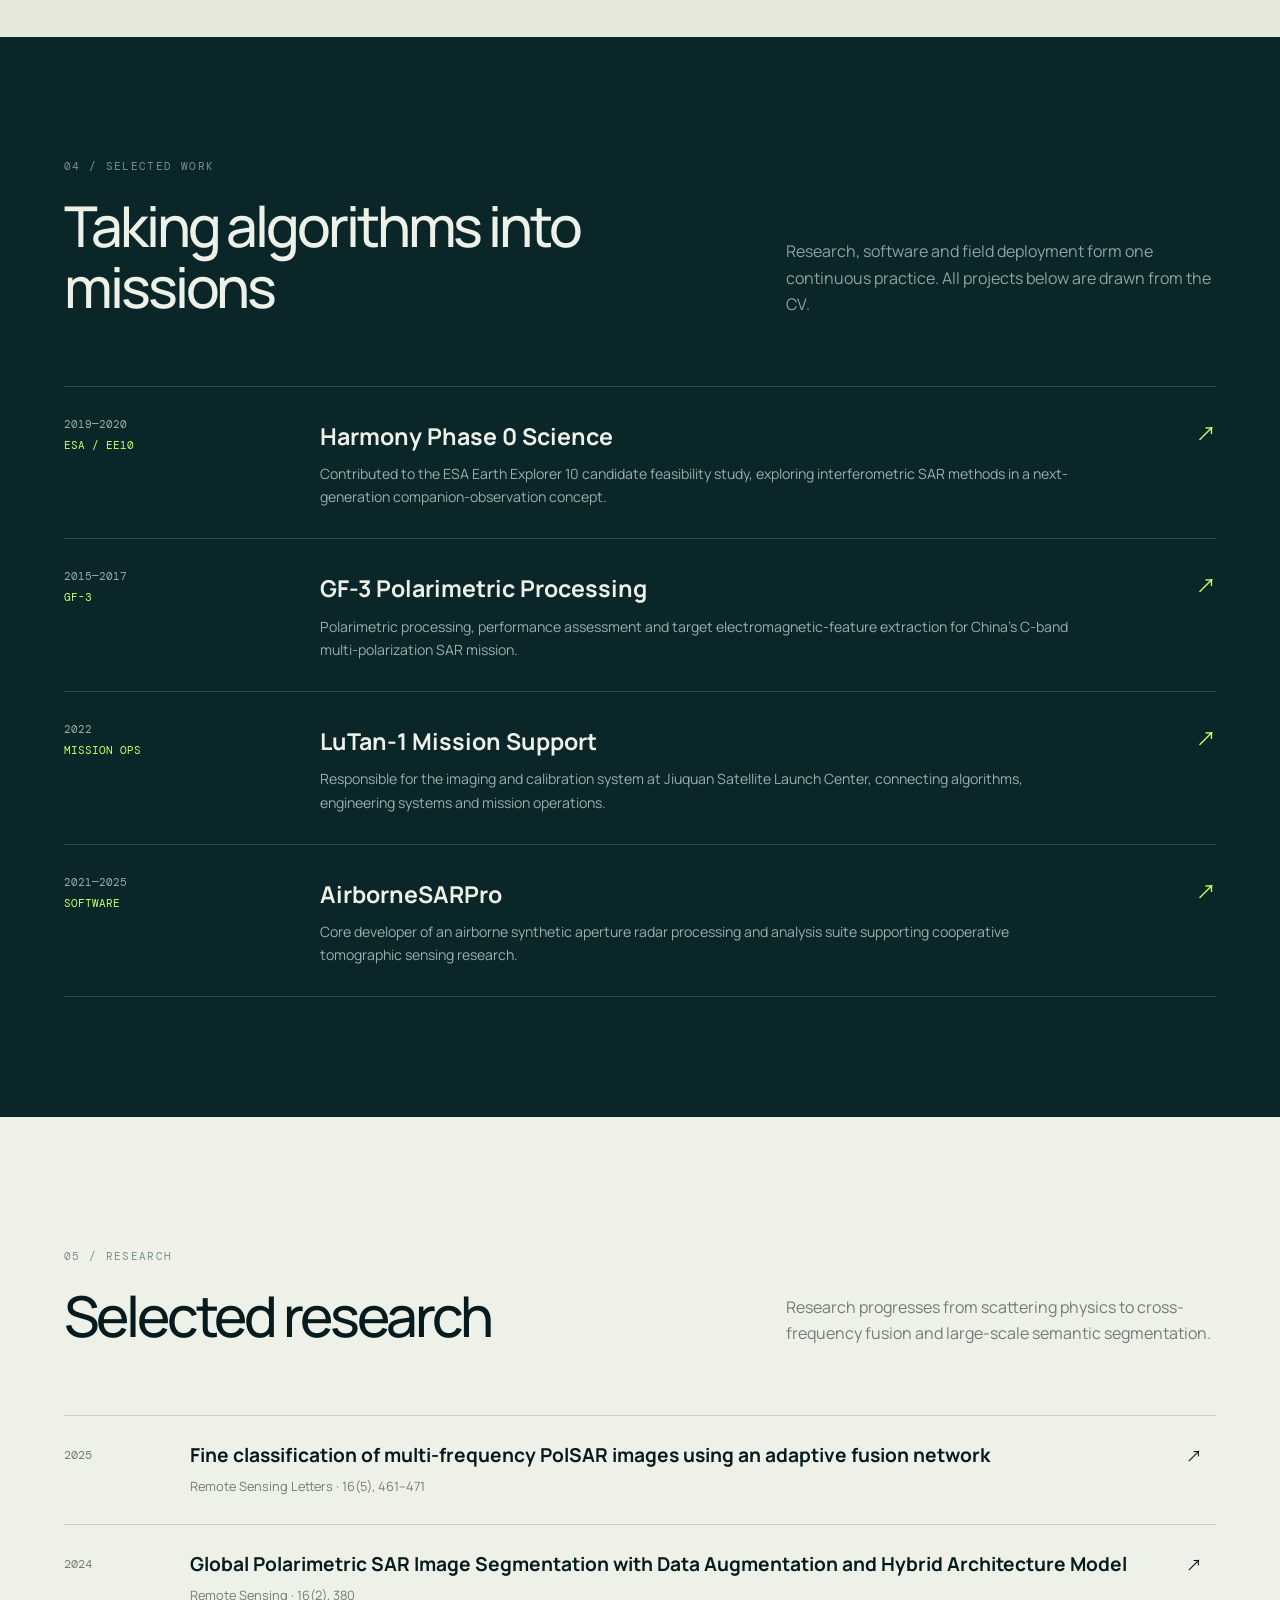
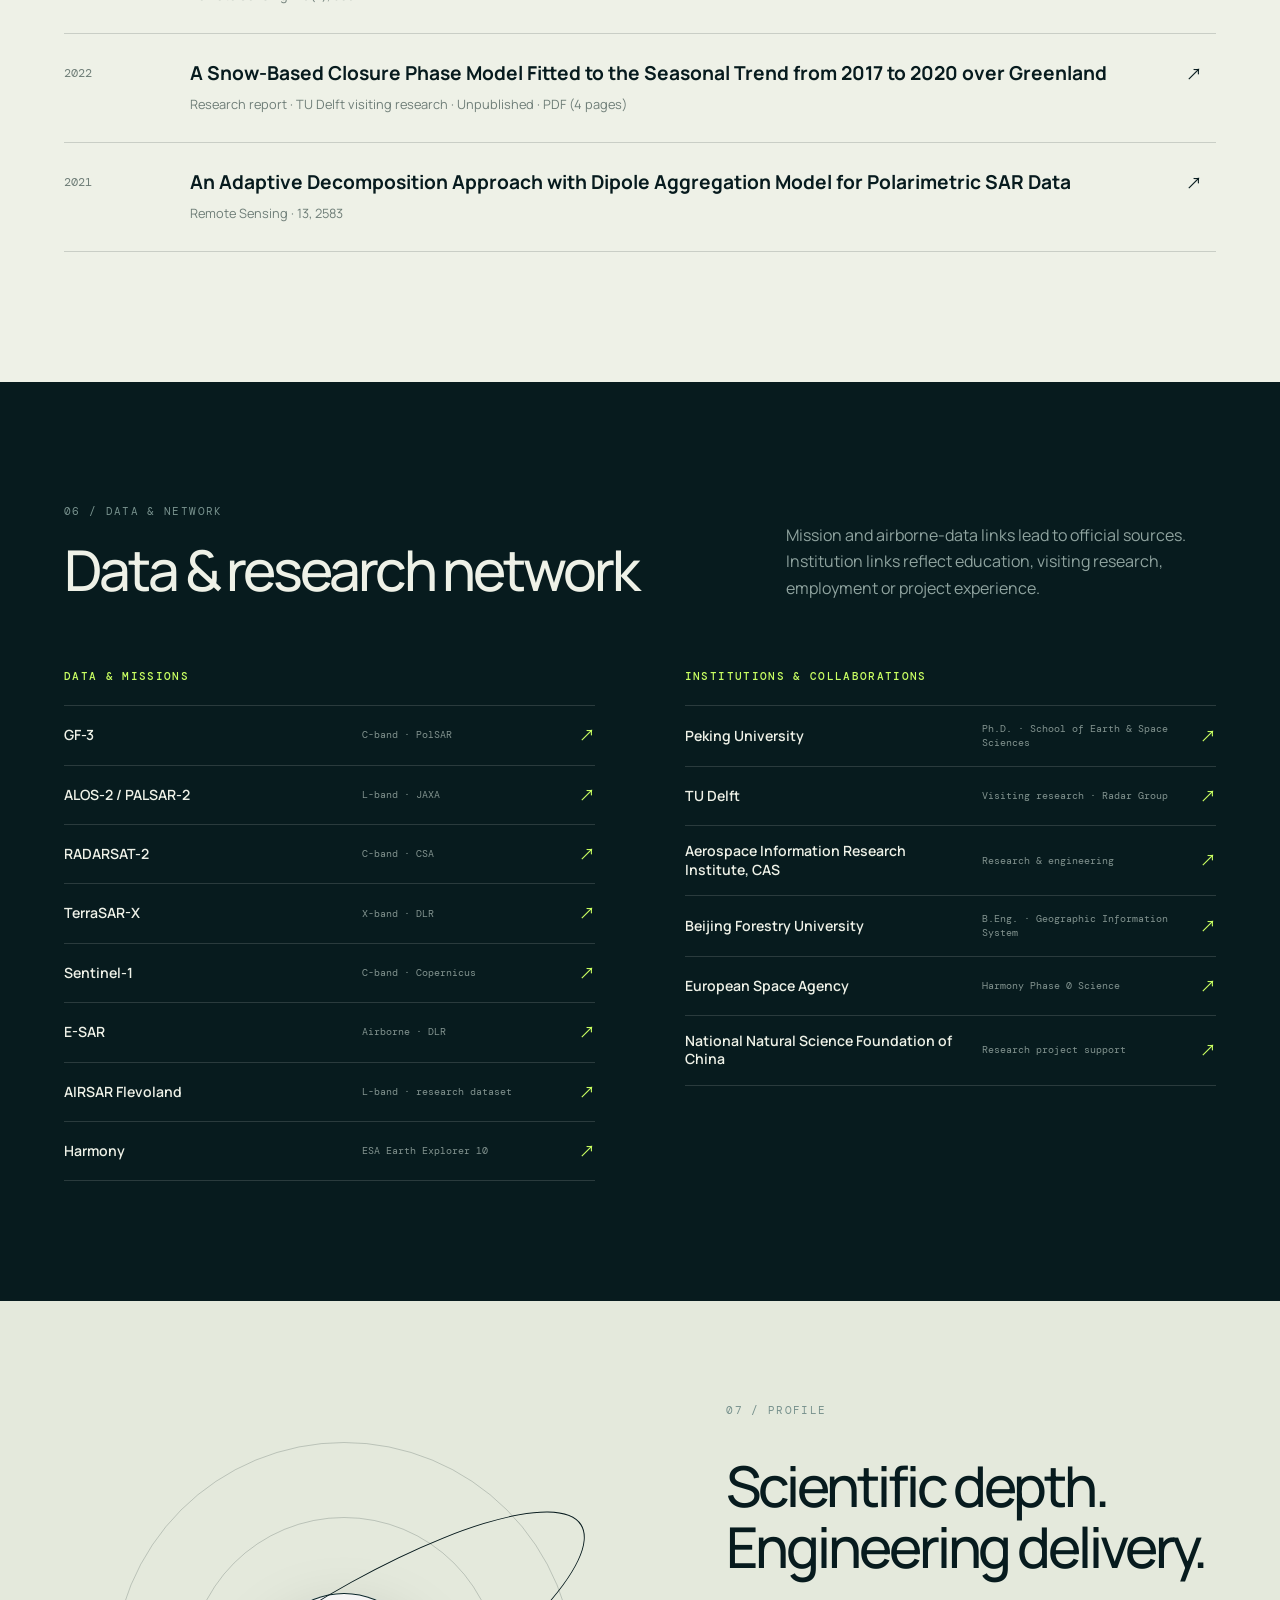
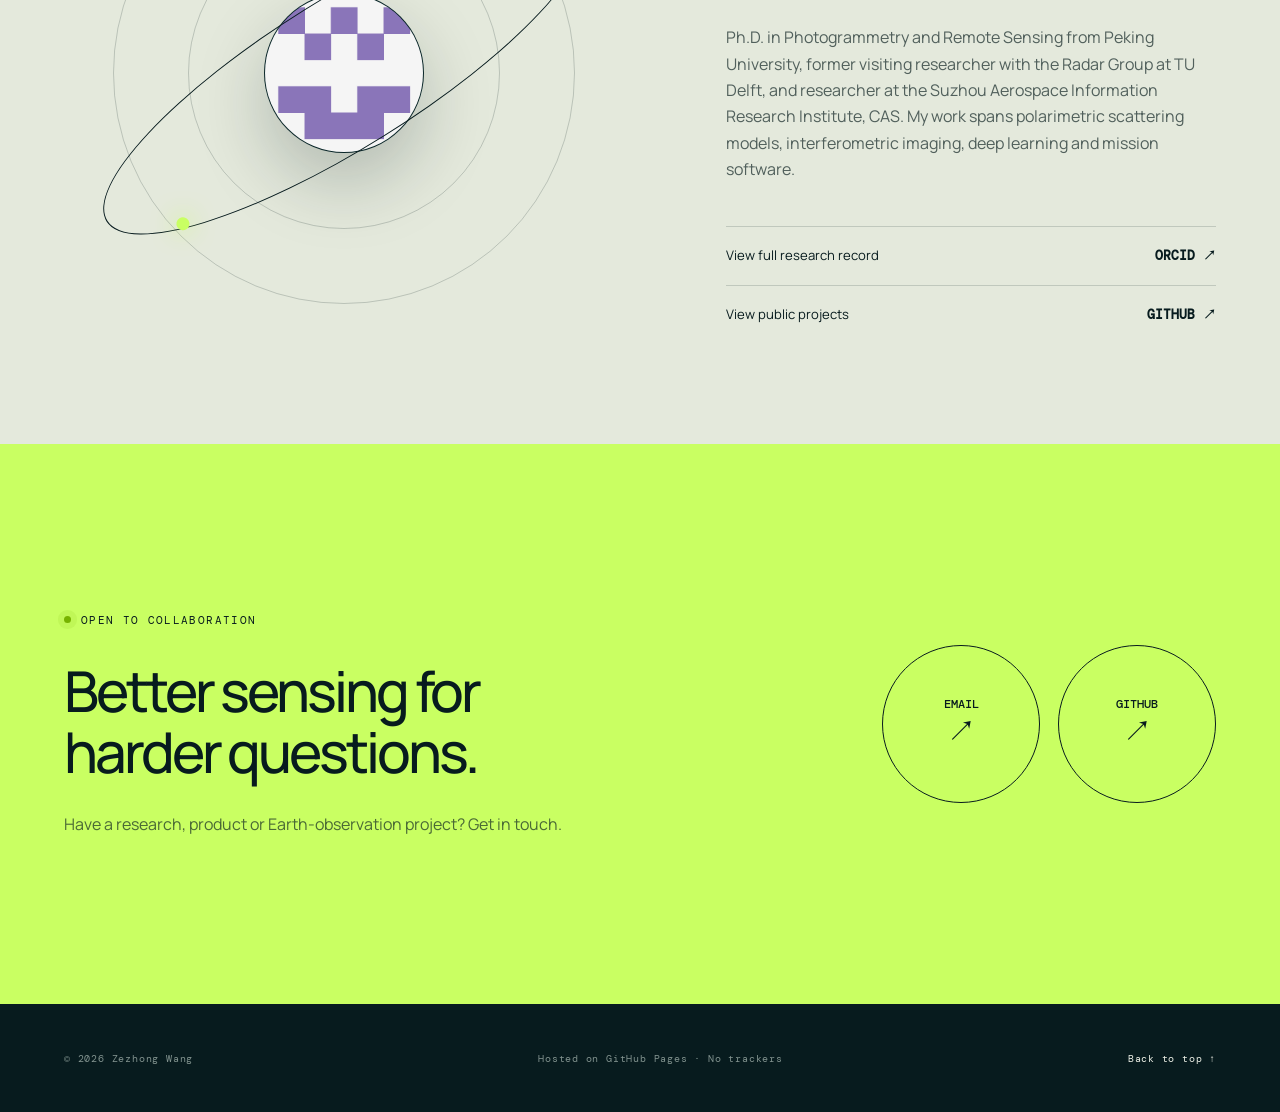
==== commit b09161b1: "Consolidate Greenland hero carousel" ====
--- a/index.html
+++ b/index.html
@@ -14,7 +14,7 @@
   <link rel="preconnect" href="https://fonts.googleapis.com">
   <link rel="preconnect" href="https://fonts.gstatic.com" crossorigin>
   <link href="https://fonts.googleapis.com/css2?family=DM+Mono:wght@300;400;500&family=Manrope:wght@400;500;600;700&family=Noto+Sans+SC:wght@400;500;600;700&display=swap" rel="stylesheet">
-  <link rel="stylesheet" href="styles.css?v=20261019-13" />
+  <link rel="stylesheet" href="styles.css?v=20261019-14" />
 </head>
 <body>
   <a class="skip-link" href="#top" data-zh="跳到主要内容" data-en="Skip to content">跳到主要内容</a>
@@ -53,26 +53,12 @@
         </div>
       </div>
 
-      <div class="hero-visual show-case show-gf3" aria-label="格陵兰遥感案例轮播与交互式雷达扫描">
+      <div class="hero-visual show-gf3" aria-label="格陵兰遥感研究案例轮播">
         <div class="visual-switch" role="group" aria-label="首屏视图">
           <button type="button" data-visual-mode="gf3" aria-pressed="true" data-zh="GF-3 冰川" data-en="GF-3 Glacier">GF-3 冰川</button>
-          <button type="button" data-visual-mode="delft" aria-pressed="false">TU Delft</button>
-          <button type="button" data-visual-mode="snow" aria-pressed="false" data-zh="雪层模型" data-en="Snow model">雪层模型</button>
-          <button type="button" data-visual-mode="accumulation" aria-pressed="false" data-zh="积雪累积" data-en="Accumulation">积雪累积</button>
+          <button type="button" data-visual-mode="delft" aria-pressed="false" data-zh="相位机理" data-en="Phase physics">相位机理</button>
+          <button type="button" data-visual-mode="stats" aria-pressed="false" data-zh="积雪统计" data-en="Snow statistics">积雪统计</button>
           <button type="button" data-visual-mode="timeseries" aria-pressed="false" data-zh="时序观测" data-en="Time series">时序观测</button>
-          <button type="button" data-visual-mode="moran" aria-pressed="false" data-zh="定量统计" data-en="Statistics">定量统计</button>
-          <button type="button" data-visual-mode="radar" aria-pressed="false" data-zh="互动雷达" data-en="Radar scan">互动雷达</button>
-        </div>
-        <canvas id="radarCanvas"></canvas>
-        <div class="hud hud-top radar-ui"><span>SAR / POL</span><span class="live">LIVE</span></div>
-        <div class="hud hud-side radar-ui" aria-hidden="true"><span>74°N</span><span>68°N</span><span>62°N</span></div>
-        <div class="hud hud-bottom radar-ui">
-          <span>HH</span><span>HV</span><span>VV</span><span>Δφ</span>
-        </div>
-        <div class="scan-caption radar-ui"><span data-zh="移动指针，探索回波" data-en="Move to interrogate echoes">移动指针，探索回波</span><b id="signalValue">−18.4 dB</b></div>
-        <div class="profile-chip radar-ui">
-          <img src="assets/img/avatar.png" alt="Zezhong Wang" width="56" height="56" />
-          <div><strong>Zezhong Wang</strong><span><i></i><span data-zh="欢迎交流与合作" data-en="Open to collaboration">欢迎交流与合作</span></span></div>
         </div>
         <article class="hero-case-study case-gf3">
           <a class="case-image" href="assets/img/gf3-greenland-glacier.png" target="_blank" rel="noreferrer" aria-label="查看高分三号格陵兰冰川伪彩色合成影像大图">
@@ -92,14 +78,20 @@
           </div>
         </article>
         <article class="hero-case-study case-delft">
-          <a class="case-image" href="assets/img/tu-delft-closure-phase-concept.png" target="_blank" rel="noreferrer" aria-label="查看 TU Delft 三联相位与相干性概念图大图">
-            <img src="assets/img/tu-delft-closure-phase-concept.webp" alt="TU Delft 研究中的三联相位与相干性分布概念图" decoding="async">
-            <span data-zh="查看完整图示 ↗" data-en="View full figure ↗">查看完整图示 ↗</span>
-          </a>
+          <div class="case-image-stack">
+            <a class="case-image" href="assets/img/tu-delft-closure-phase-concept.png" target="_blank" rel="noreferrer" aria-label="查看 TU Delft 三联相位与相干性概念图大图">
+              <img src="assets/img/tu-delft-closure-phase-concept.webp" alt="TU Delft 研究中的三联相位与相干性分布概念图" decoding="async">
+              <span>01 ↗</span>
+            </a>
+            <a class="case-image" href="assets/img/tu-delft-snow-phase-model.png" target="_blank" rel="noreferrer" aria-label="查看 TU Delft 雪层相位与雷达穿透深度模型大图">
+              <img src="assets/img/tu-delft-snow-phase-model.webp" alt="TU Delft 研究中的干雪、雪水混合物与水的相位和穿透深度模型" decoding="async">
+              <span>02 ↗</span>
+            </a>
+          </div>
           <div class="case-copy">
-            <p class="case-kicker">2022 / TU DELFT / SENTINEL-1</p>
-            <h2 data-zh="相位闭合中<br>隐藏的冰雪信息" data-en="Ice and snow signals<br>hidden in phase closure">相位闭合中<br>隐藏的冰雪信息</h2>
-            <p data-zh="这张概念图展示干涉对相干性分布与三联相位之间的关系：三联相位的统计结构可能保存体散射信息。交流研究进一步分析了2017—2020年格陵兰西南部200余景 Sentinel-1 C 波段 SAR 影像，建立雪层指数衰减模型，探索相位闭合、相干性、微波穿透深度与季节性融雪之间的联系。" data-en="This concept figure relates the coherence distribution of interferometric pairs to triplet phase, whose statistical structure may preserve volume-scattering information. The visiting research further analysed more than 200 Sentinel-1 C-band SAR scenes over southwest Greenland from 2017 to 2020, using a snow-based exponential-decay model to explore links among phase closure, coherence, microwave penetration depth and seasonal snowmelt.">这张概念图展示干涉对相干性分布与三联相位之间的关系：三联相位的统计结构可能保存体散射信息。交流研究进一步分析了2017—2020年格陵兰西南部200余景 Sentinel-1 C 波段 SAR 影像，建立雪层指数衰减模型，探索相位闭合、相干性、微波穿透深度与季节性融雪之间的联系。</p>
+            <p class="case-kicker">2022 / TU DELFT / PHASE PHYSICS</p>
+            <h2 data-zh="从相位闭合到<br>雪层穿透机理" data-en="From phase closure<br>to snow penetration">从相位闭合到<br>雪层穿透机理</h2>
+            <p data-zh="上图描述干涉对相干性分布与三联相位之间的关系；下图进一步把单像元散射体相位、局部三联相位随机性与雷达穿透深度联系起来。随着干雪转变为雪—水混合物和水，参与干涉的散射层发生变化，从而改变相干性与相位闭合的统计特征。" data-en="The upper figure relates interferometric coherence distributions to triplet phase. The lower figure then connects scatterer phase within a pixel and local triplet-phase randomness to radar penetration depth. As dry snow transitions to a snow-water mixture and then water, the scattering layers contributing to the interferogram change, altering coherence and phase-closure statistics.">上图描述干涉对相干性分布与三联相位之间的关系；下图进一步把单像元散射体相位、局部三联相位随机性与雷达穿透深度联系起来。随着干雪转变为雪—水混合物和水，参与干涉的散射层发生变化，从而改变相干性与相位闭合的统计特征。</p>
             <div class="case-legend case-facts" aria-label="研究概览">
               <span><b>200+</b><em data-zh="Sentinel-1 影像" data-en="Sentinel-1 scenes">Sentinel-1 影像</em></span>
               <span><b>166</b><em data-zh="相位闭合样本" data-en="closure samples">相位闭合样本</em></span>
@@ -108,36 +100,25 @@
             <a class="case-source" href="assets/reports/phase-closure-greenland-tu-delft-2022.pdf" target="_blank" rel="noreferrer"><span data-zh="阅读研究报告" data-en="Read the research report">阅读研究报告</span><b aria-hidden="true">↗</b></a>
           </div>
         </article>
-        <article class="hero-case-study case-snow">
-          <a class="case-image" href="assets/img/tu-delft-snow-phase-model.png" target="_blank" rel="noreferrer" aria-label="查看 TU Delft 雪层相位与雷达穿透深度模型大图">
-            <img src="assets/img/tu-delft-snow-phase-model.webp" alt="TU Delft 研究中的干雪、雪水混合物与水的相位和穿透深度模型" decoding="async">
-            <span data-zh="查看完整图示 ↗" data-en="View full figure ↗">查看完整图示 ↗</span>
-          </a>
+        <article class="hero-case-study case-stats">
+          <div class="case-image-stack">
+            <a class="case-image" href="assets/img/tu-delft-snow-accumulation.png" target="_blank" rel="noreferrer" aria-label="查看九月至次年五月积雪累积模拟大图">
+              <img src="assets/img/tu-delft-snow-accumulation.webp" alt="九月至次年五月均匀降雪与随机降雪情景下的积雪累积示意图" decoding="async">
+              <span>01 ↗</span>
+            </a>
+            <a class="case-image" href="assets/img/greenland-morans-i-statistics.png" target="_blank" rel="noreferrer" aria-label="查看格陵兰相位闭合空间自相关统计大图">
+              <img src="assets/img/greenland-morans-i-statistics.webp" alt="2017至2020年格陵兰相位闭合 Moran's I 空间自相关统计曲线" decoding="async">
+              <span>02 ↗</span>
+            </a>
+          </div>
           <div class="case-copy">
-            <p class="case-kicker">TU DELFT / SNOW MODEL / INSAR</p>
-            <h2 data-zh="从雪到水，<br>理解相位变化" data-en="From snow to water:<br>interpreting phase change">从雪到水，<br>理解相位变化</h2>
-            <p data-zh="该图把单像元散射体相位、局部三联相位随机性与雷达穿透深度联系起来。随着干雪转变为雪—水混合物和水，介电性质与有效穿透深度发生变化，参与干涉的散射层减少，进而改变相干性和相位闭合的统计特征。这一物理解释支撑利用 Sentinel-1 季节时间序列感知格陵兰融雪过程。" data-en="The figure connects scatterer phase within a pixel, local triplet-phase randomness and radar penetration depth. As dry snow transitions to a snow-water mixture and then water, dielectric properties and effective penetration depth change, reducing the number of scattering layers contributing to the interferogram and altering the statistics of coherence and phase closure. This physical interpretation supports sensing Greenland snowmelt with seasonal Sentinel-1 time series.">该图把单像元散射体相位、局部三联相位随机性与雷达穿透深度联系起来。随着干雪转变为雪—水混合物和水，介电性质与有效穿透深度发生变化，参与干涉的散射层减少，进而改变相干性和相位闭合的统计特征。这一物理解释支撑利用 Sentinel-1 季节时间序列感知格陵兰融雪过程。</p>
-            <div class="case-legend case-facts" aria-label="雪层状态">
-              <span><b>SNOW</b><em data-zh="深穿透 · 多层散射" data-en="deep · layered">深穿透 · 多层散射</em></span>
-              <span><b>MIX</b><em data-zh="融雪过渡" data-en="melt transition">融雪过渡</em></span>
-              <span><b>WATER</b><em data-zh="浅穿透 · 少层散射" data-en="shallow · fewer layers">浅穿透 · 少层散射</em></span>
-            </div>
-            <a class="case-source" href="assets/reports/phase-closure-greenland-tu-delft-2022.pdf" target="_blank" rel="noreferrer"><span data-zh="阅读研究报告" data-en="Read the research report">阅读研究报告</span><b aria-hidden="true">↗</b></a>
-          </div>
-        </article>
-        <article class="hero-case-study case-accumulation">
-          <a class="case-image" href="assets/img/tu-delft-snow-accumulation.png" target="_blank" rel="noreferrer" aria-label="查看九月至次年五月积雪累积模拟大图">
-            <img src="assets/img/tu-delft-snow-accumulation.webp" alt="九月至次年五月均匀降雪与随机降雪情景下的积雪累积示意图" decoding="async">
-            <span data-zh="查看完整图示 ↗" data-en="View full figure ↗">查看完整图示 ↗</span>
-          </a>
-          <div class="case-copy">
-            <p class="case-kicker">SEP—MAY / SNOW ACCUMULATION / GREENLAND</p>
-            <h2 data-zh="9月至次年5月，<br>雪量持续累积" data-en="September to May:<br>seasonal snow accumulation">9月至次年5月，<br>雪量持续累积</h2>
-            <p data-zh="该图模拟每年9月至次年5月的积雪累积过程，这一时期整体雪量呈增加趋势。左图采用均匀降雪假设，展示稳定的逐月累积；右图引入随机降雪，表示各次降雪发生的时间与强度并不均匀。模拟将降雪时间序列与雪层结构及雷达穿透深度联系起来，为解释闭合相位的季节变化提供物理背景。" data-en="The figure models snow accumulation from September to the following May, a period of overall increasing snow mass. The left panel assumes uniform snowfall and shows steady monthly accumulation; the right introduces random snowfall, reflecting uneven timing and intensity of individual events. The simulation links snowfall time series to snow structure and radar penetration depth, providing physical context for seasonal changes in phase closure.">该图模拟每年9月至次年5月的积雪累积过程，这一时期整体雪量呈增加趋势。左图采用均匀降雪假设，展示稳定的逐月累积；右图引入随机降雪，表示各次降雪发生的时间与强度并不均匀。模拟将降雪时间序列与雪层结构及雷达穿透深度联系起来，为解释闭合相位的季节变化提供物理背景。</p>
+            <p class="case-kicker">ACCUMULATION / MORAN'S I / GREENLAND</p>
+            <h2 data-zh="从积雪累积到<br>融化起点统计" data-en="From snow accumulation<br>to melt-onset statistics">从积雪累积到<br>融化起点统计</h2>
+            <p data-zh="上图模拟每年9月至次年5月的积雪累积过程，整体雪量呈增加趋势；下图以 Moran’s I 定量刻画相位闭合信号的空间自相关。2018年4月17日与2019年5月24日的两个主要高峰反映夏季来临、冰川开始融化前后的关键转折，将积雪过程与可比较的 SAR 季节信号联系起来。" data-en="The upper figure models snow accumulation from September to the following May, a period of overall increasing snow mass. The lower figure quantifies the spatial autocorrelation of phase-closure signals with Moran’s I. Two major peaks on 17 April 2018 and 24 May 2019 capture key transitions around the onset of glacier melt, linking snow accumulation to a comparable seasonal SAR signal.">上图模拟每年9月至次年5月的积雪累积过程，整体雪量呈增加趋势；下图以 Moran’s I 定量刻画相位闭合信号的空间自相关。2018年4月17日与2019年5月24日的两个主要高峰反映夏季来临、冰川开始融化前后的关键转折，将积雪过程与可比较的 SAR 季节信号联系起来。</p>
             <div class="case-legend case-facts" aria-label="积雪季节阶段">
-              <span><b>SEP</b><em data-zh="累积期开始" data-en="accumulation begins">累积期开始</em></span>
-              <span><b>WINTER</b><em data-zh="持续降雪" data-en="continued snowfall">持续降雪</em></span>
-              <span><b>MAY</b><em data-zh="累积期结束" data-en="accumulation ends">累积期结束</em></span>
+              <span><b>SEP—MAY</b><em data-zh="积雪增加" data-en="snow gain">积雪增加</em></span>
+              <span><b>2018.04.17</b><em data-zh="统计高峰" data-en="statistical peak">统计高峰</em></span>
+              <span><b>2019.05.24</b><em data-zh="统计高峰" data-en="statistical peak">统计高峰</em></span>
             </div>
             <a class="case-source" href="assets/reports/phase-closure-greenland-tu-delft-2022.pdf" target="_blank" rel="noreferrer"><span data-zh="阅读研究报告" data-en="Read the research report">阅读研究报告</span><b aria-hidden="true">↗</b></a>
           </div>
@@ -159,23 +140,6 @@
             <a class="case-source" href="assets/reports/phase-closure-greenland-tu-delft-2022.pdf" target="_blank" rel="noreferrer"><span data-zh="阅读研究报告" data-en="Read the research report">阅读研究报告</span><b aria-hidden="true">↗</b></a>
           </div>
         </article>
-        <article class="hero-case-study case-moran">
-          <a class="case-image" href="assets/img/greenland-morans-i-statistics.png" target="_blank" rel="noreferrer" aria-label="查看格陵兰相位闭合空间自相关统计大图">
-            <img src="assets/img/greenland-morans-i-statistics.webp" alt="2017至2020年格陵兰相位闭合 Moran's I 空间自相关统计曲线" decoding="async">
-            <span data-zh="查看完整图示 ↗" data-en="View full figure ↗">查看完整图示 ↗</span>
-          </a>
-          <div class="case-copy">
-            <p class="case-kicker">MORAN'S I / PHASE CLOSURE / QUANTIFICATION</p>
-            <h2 data-zh="用空间自相关<br>量化融化起点" data-en="Quantifying melt onset<br>with spatial autocorrelation">用空间自相关<br>量化融化起点</h2>
-            <p data-zh="这是图1的定量统计结果。Moran’s I 用于刻画相位闭合信号的空间自相关强度；曲线在2018年4月17日与2019年5月24日出现两个主要高峰，反映夏季来临、冰川开始融化前后的关键转折。定量指标把视觉纹理转化为可比较的季节信号，使冻融起点能够在多年序列中被识别。" data-en="This is the quantitative analysis of Figure 1. Moran’s I measures the spatial autocorrelation of phase-closure signals. Two major peaks on 17 April 2018 and 24 May 2019 capture key transitions around the onset of glacier melt as summer approaches. The metric converts visual texture into a comparable seasonal signal, enabling melt onset to be identified across multiple years.">这是图1的定量统计结果。Moran’s I 用于刻画相位闭合信号的空间自相关强度；曲线在2018年4月17日与2019年5月24日出现两个主要高峰，反映夏季来临、冰川开始融化前后的关键转折。定量指标把视觉纹理转化为可比较的季节信号，使冻融起点能够在多年序列中被识别。</p>
-            <div class="case-legend case-facts" aria-label="空间自相关峰值">
-              <span><b>2018.04.17</b><em data-zh="主要高峰" data-en="major peak">主要高峰</em></span>
-              <span><b>2019.05.24</b><em data-zh="主要高峰" data-en="major peak">主要高峰</em></span>
-              <span><b>MORAN I</b><em data-zh="空间自相关" data-en="spatial autocorrelation">空间自相关</em></span>
-            </div>
-            <a class="case-source" href="assets/reports/phase-closure-greenland-tu-delft-2022.pdf" target="_blank" rel="noreferrer"><span data-zh="阅读研究报告" data-en="Read the research report">阅读研究报告</span><b aria-hidden="true">↗</b></a>
-          </div>
-        </article>
       </div>
     </section>
 
@@ -418,6 +382,6 @@
   </main>
 
   <footer class="section-shell"><span>© <span id="year"></span> Zezhong Wang</span><span data-zh="由 GitHub Pages 托管 · 无追踪器" data-en="Hosted on GitHub Pages · No trackers">由 GitHub Pages 托管 · 无追踪器</span><a href="#top" data-zh="回到顶部 ↑" data-en="Back to top ↑">回到顶部 ↑</a></footer>
-  <script src="script.js?v=20261019-13"></script>
+  <script src="script.js?v=20261019-14"></script>
 </body>
 </html>
--- a/styles.css
+++ b/styles.css
@@ -74,12 +74,11 @@
 .visual-switch{position:absolute;z-index:8;right:18px;top:16px;display:flex;max-width:calc(100% - 36px);padding:3px;background:rgba(6,23,25,.82);border:1px solid rgba(238,241,231,.2);border-radius:99px;backdrop-filter:blur(12px);box-shadow:0 8px 24px rgba(0,0,0,.16);overflow-x:auto;scrollbar-width:none}
 .visual-switch::-webkit-scrollbar{display:none}.visual-switch button{flex:none;border:0;border-radius:99px;background:transparent;color:#a9bab6;padding:7px 11px;font:500 .58rem var(--mono);letter-spacing:.04em;cursor:pointer;transition:.22s}
 .visual-switch button[aria-pressed="true"]{background:var(--lime);color:var(--ink)}
-.radar-ui{transition:opacity .25s ease}
-.hero-visual.show-case .radar-ui{opacity:0;pointer-events:none}
 .hero-case-study{position:absolute;z-index:4;inset:0;display:grid;grid-template-columns:minmax(0,.92fr) minmax(285px,.72fr);background:#f3f4ee;opacity:0;pointer-events:none;transform:translateY(8px);transition:opacity .3s ease,transform .3s ease}
-.hero-visual.show-gf3 .case-gf3,.hero-visual.show-delft .case-delft,.hero-visual.show-snow .case-snow,.hero-visual.show-accumulation .case-accumulation,.hero-visual.show-timeseries .case-timeseries,.hero-visual.show-moran .case-moran{opacity:1;pointer-events:auto;transform:none}
-.hero-visual:not(.show-case) .hero-case-study{opacity:0;pointer-events:none;transform:translateY(8px)}
+.hero-visual.show-gf3 .case-gf3,.hero-visual.show-delft .case-delft,.hero-visual.show-stats .case-stats,.hero-visual.show-timeseries .case-timeseries{opacity:1;pointer-events:auto;transform:none}
 .case-image{position:relative;min-width:0;overflow:hidden;display:grid;place-items:center;background:#f8f8f4;padding:28px}
+.case-image-stack{min-width:0;display:grid;grid-template-rows:repeat(2,minmax(0,1fr));gap:1px;background:var(--line);overflow:hidden}
+.case-image-stack .case-image{min-height:0;padding:24px 20px 10px}.case-image-stack .case-image:first-child{padding-top:52px}
 .case-image img{display:block;width:100%;height:100%;object-fit:contain;filter:saturate(.94) contrast(1.03);transition:transform .4s ease}
 .case-image:hover img{transform:scale(1.018)}
 .case-image>span{position:absolute;left:18px;bottom:16px;padding:7px 10px;background:rgba(7,27,30,.88);color:var(--paper);font:500 .57rem var(--mono);border-radius:2px}
@@ -101,7 +100,7 @@
 @media(max-width:640px){
   .hero-visual{height:760px}.visual-switch{right:12px;top:12px}.visual-switch button{padding:6px 9px;font-size:.54rem}
   .hero-case-study{grid-template-columns:1fr;grid-template-rows:54% 46%}
-  .case-image{padding:52px 14px 12px}.case-image>span{left:12px;bottom:10px}
+  .case-image{padding:52px 14px 12px}.case-image-stack .case-image{padding:18px 10px 7px}.case-image-stack .case-image:first-child{padding-top:52px}.case-image>span{left:12px;bottom:10px}
   .case-copy{padding:24px 20px 19px}.case-kicker{margin-bottom:12px}.case-copy h2{font-size:1.72rem;margin-bottom:12px}
   .case-copy>p:not(.case-kicker){font-size:.68rem;line-height:1.58;margin-bottom:12px}
   .case-legend{margin-top:0}.case-legend>span{padding-top:7px}.case-legend em{font-size:.49rem}.case-source{margin-top:11px;padding-top:8px}
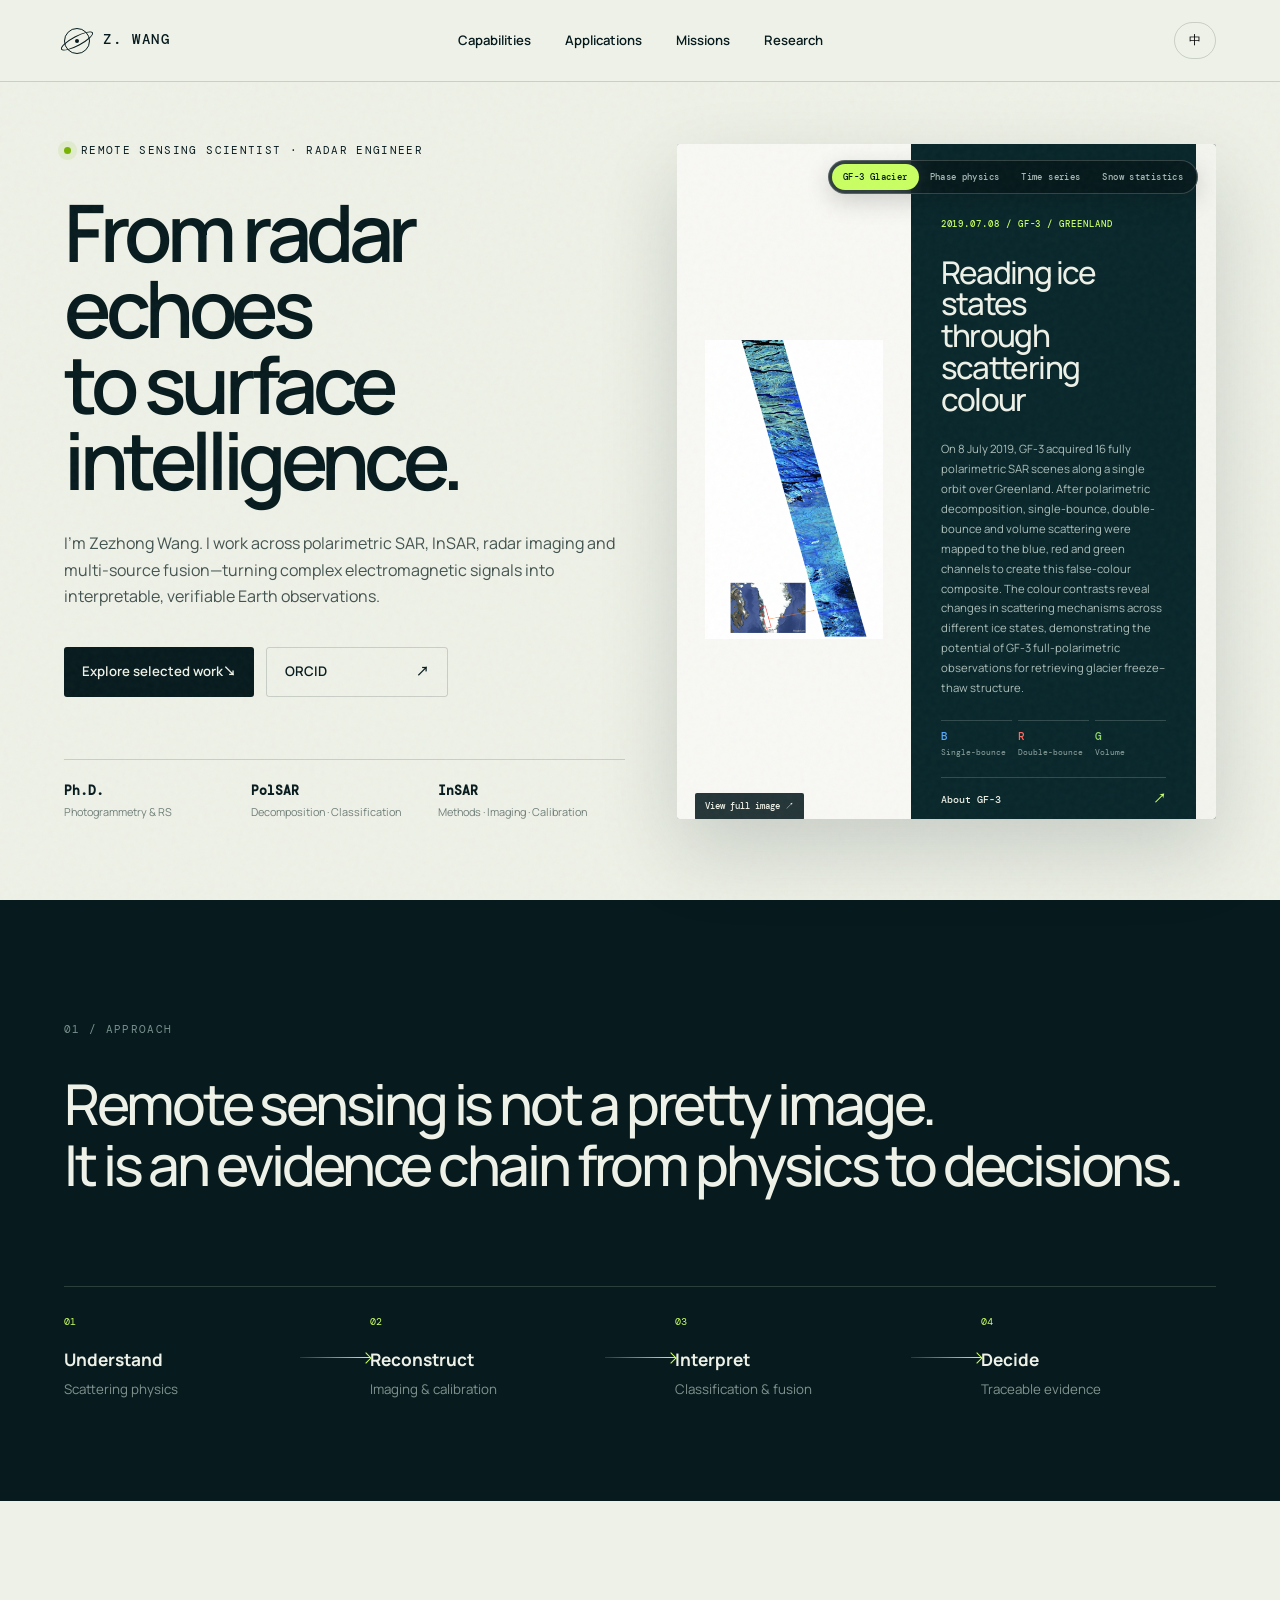
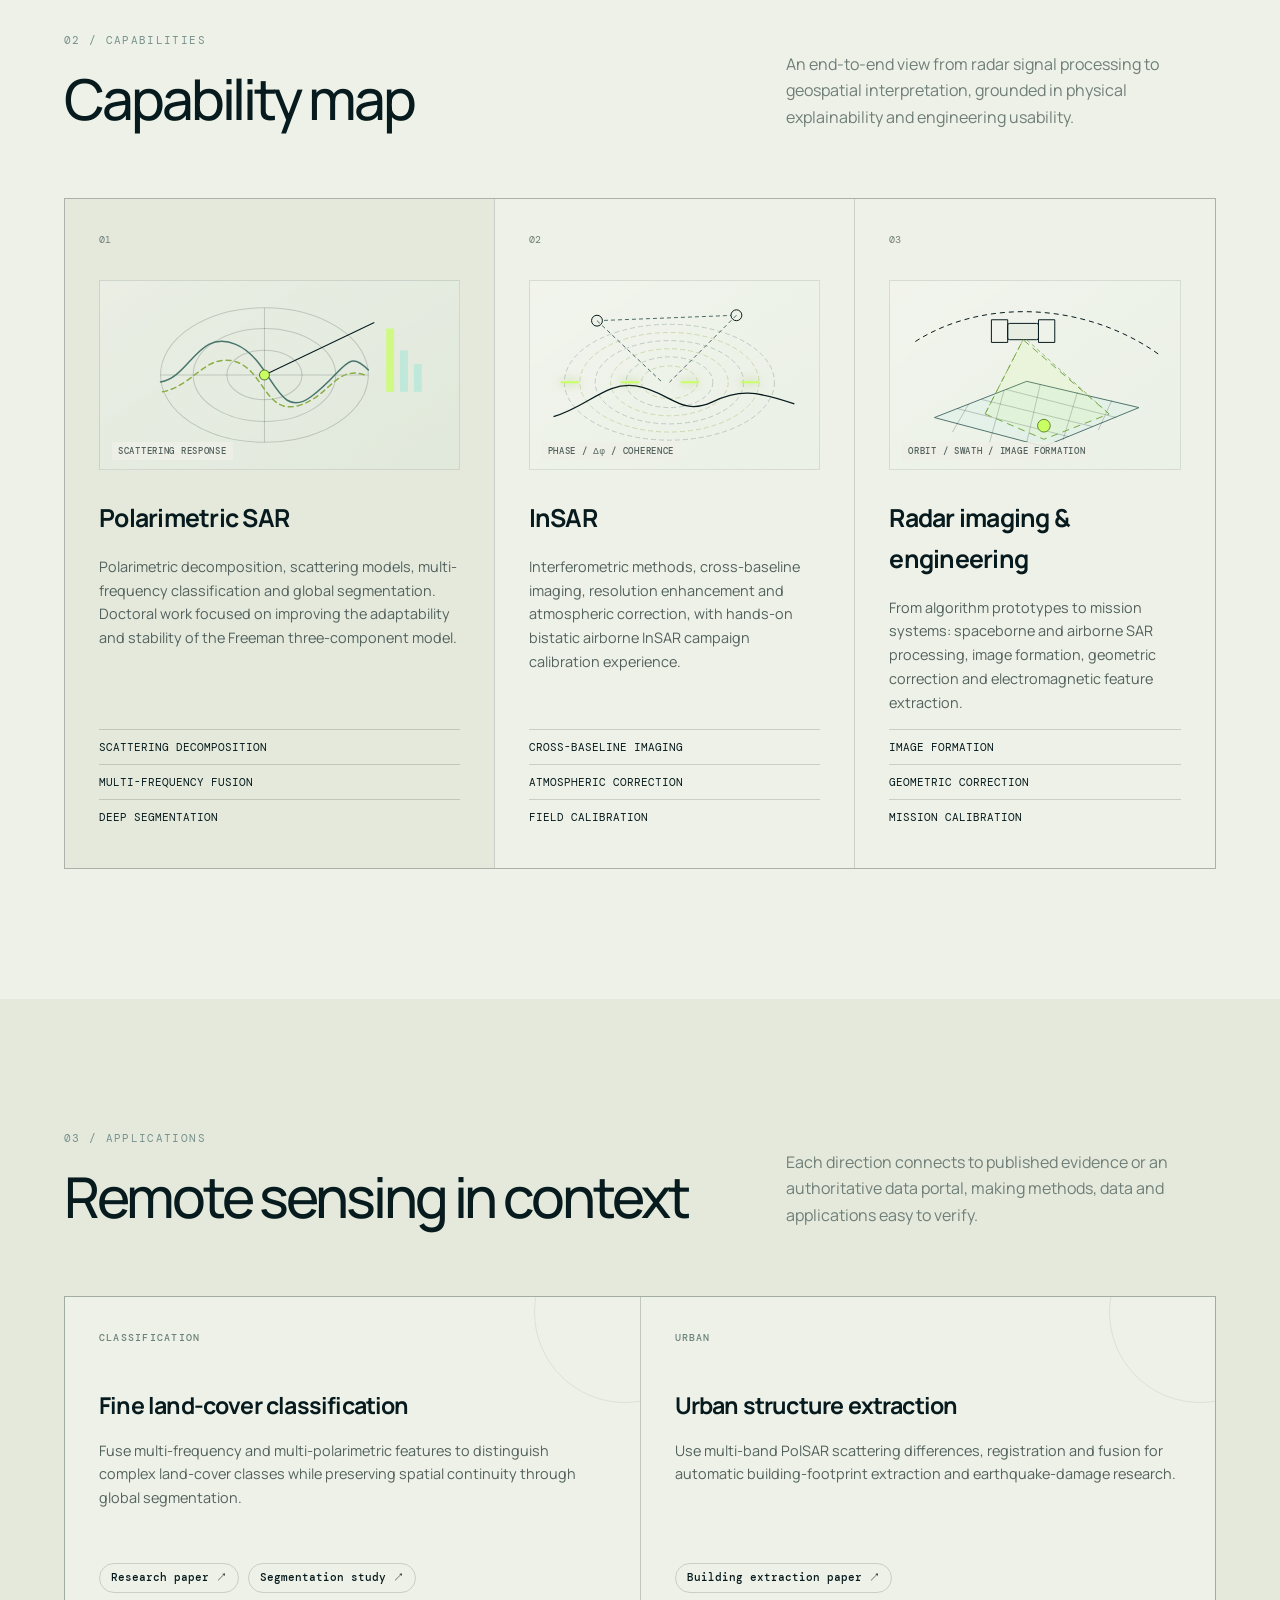
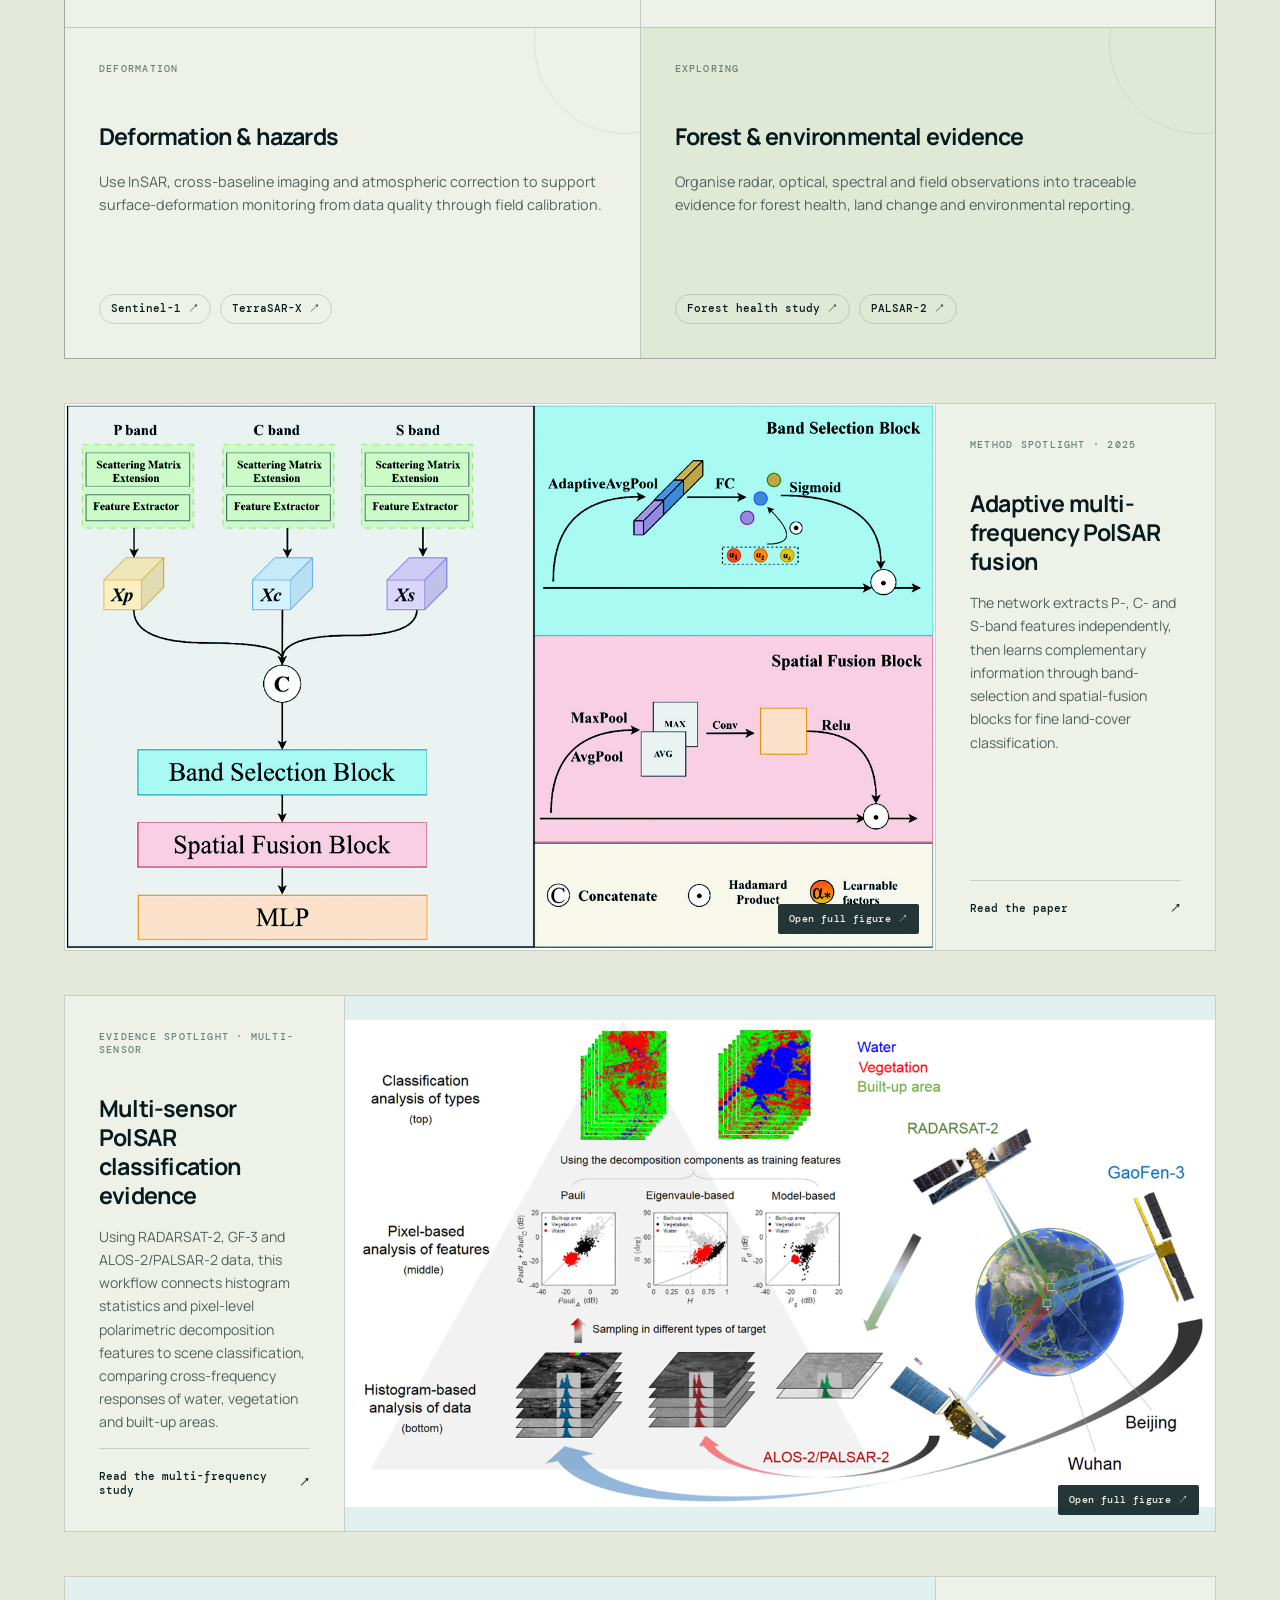
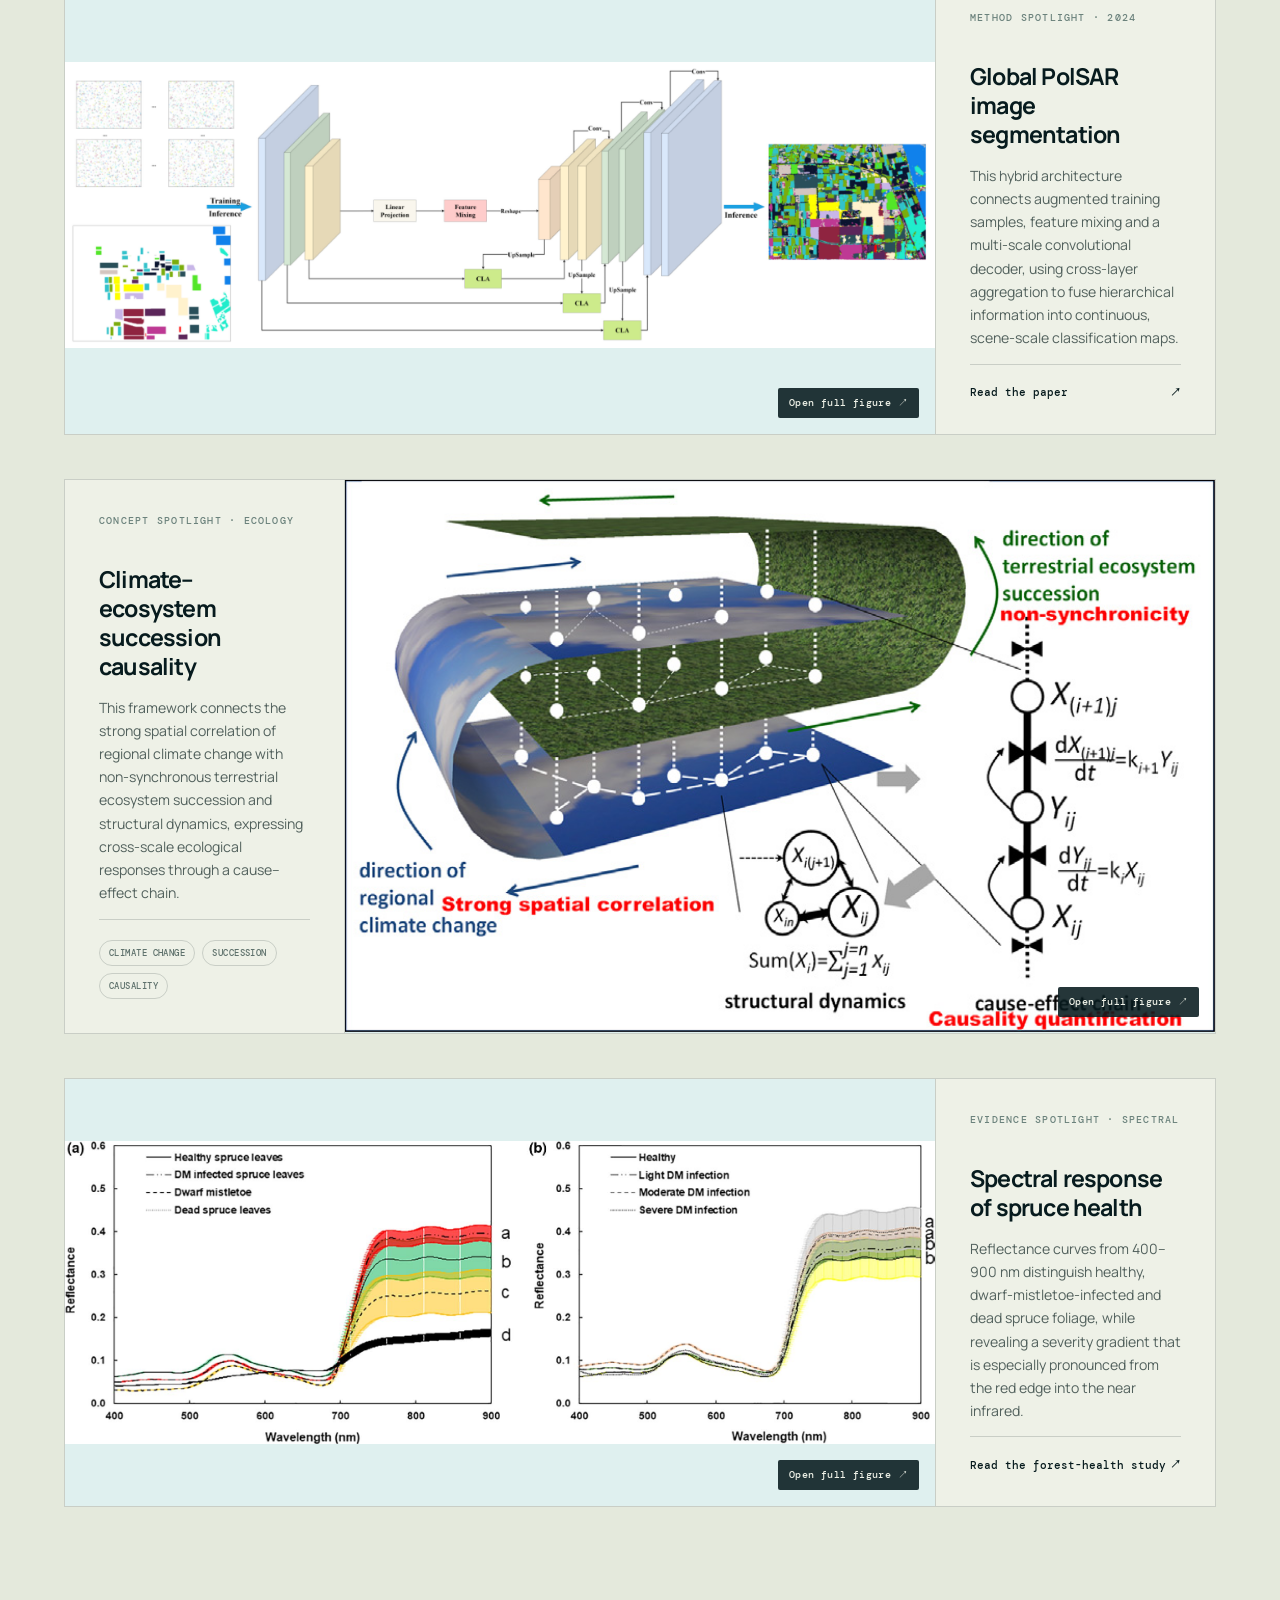
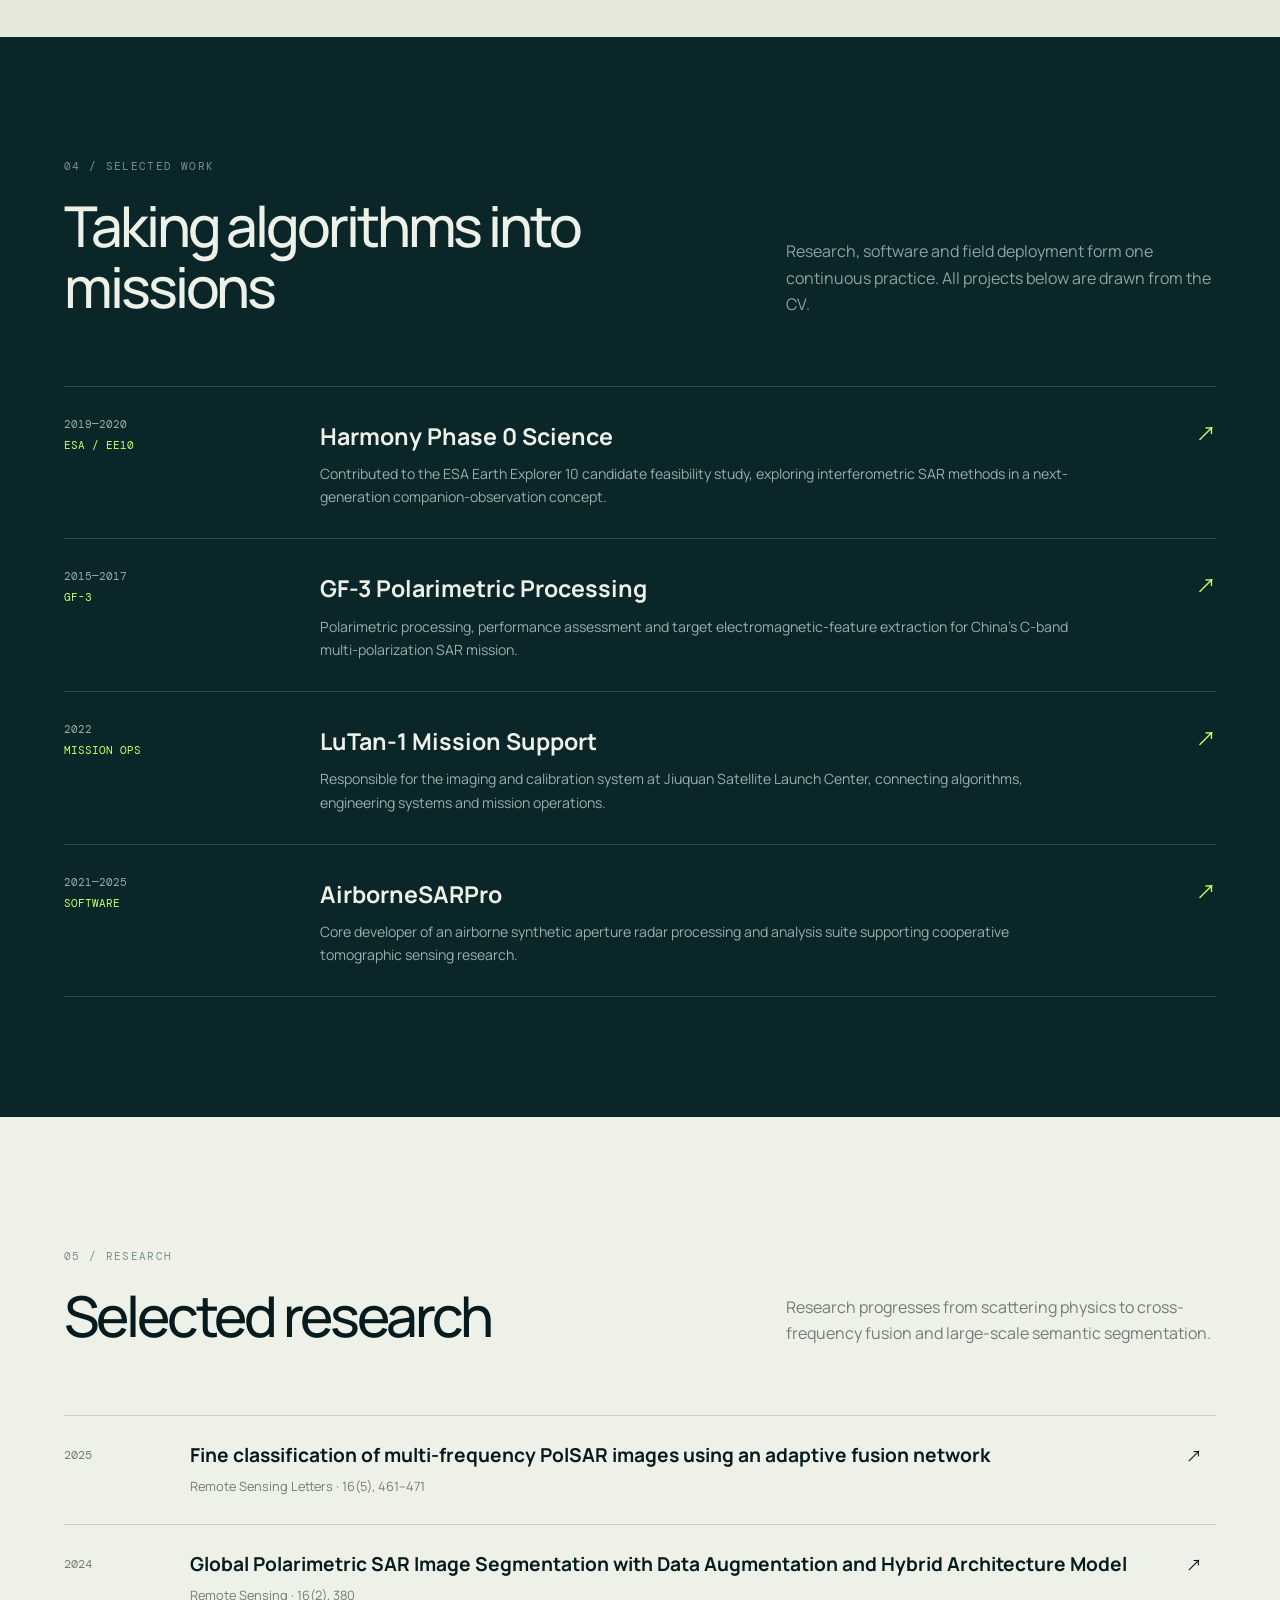
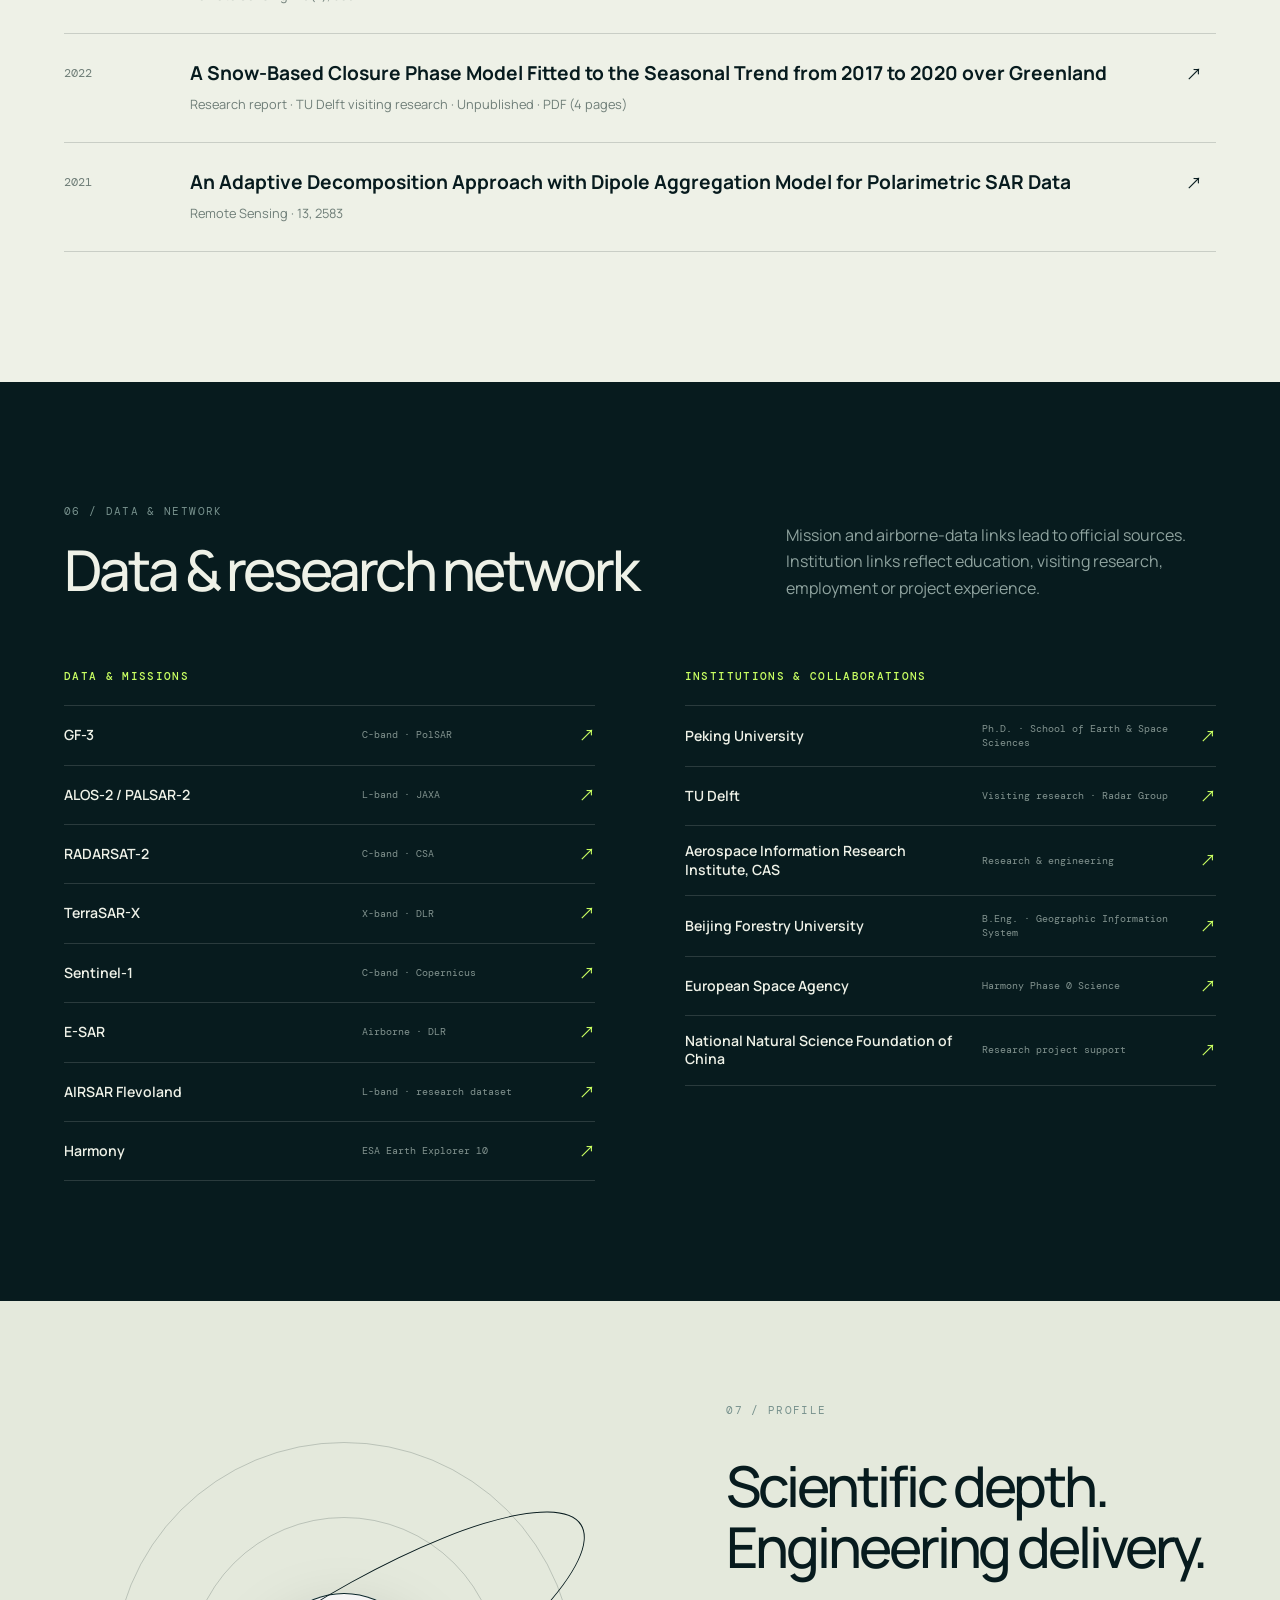
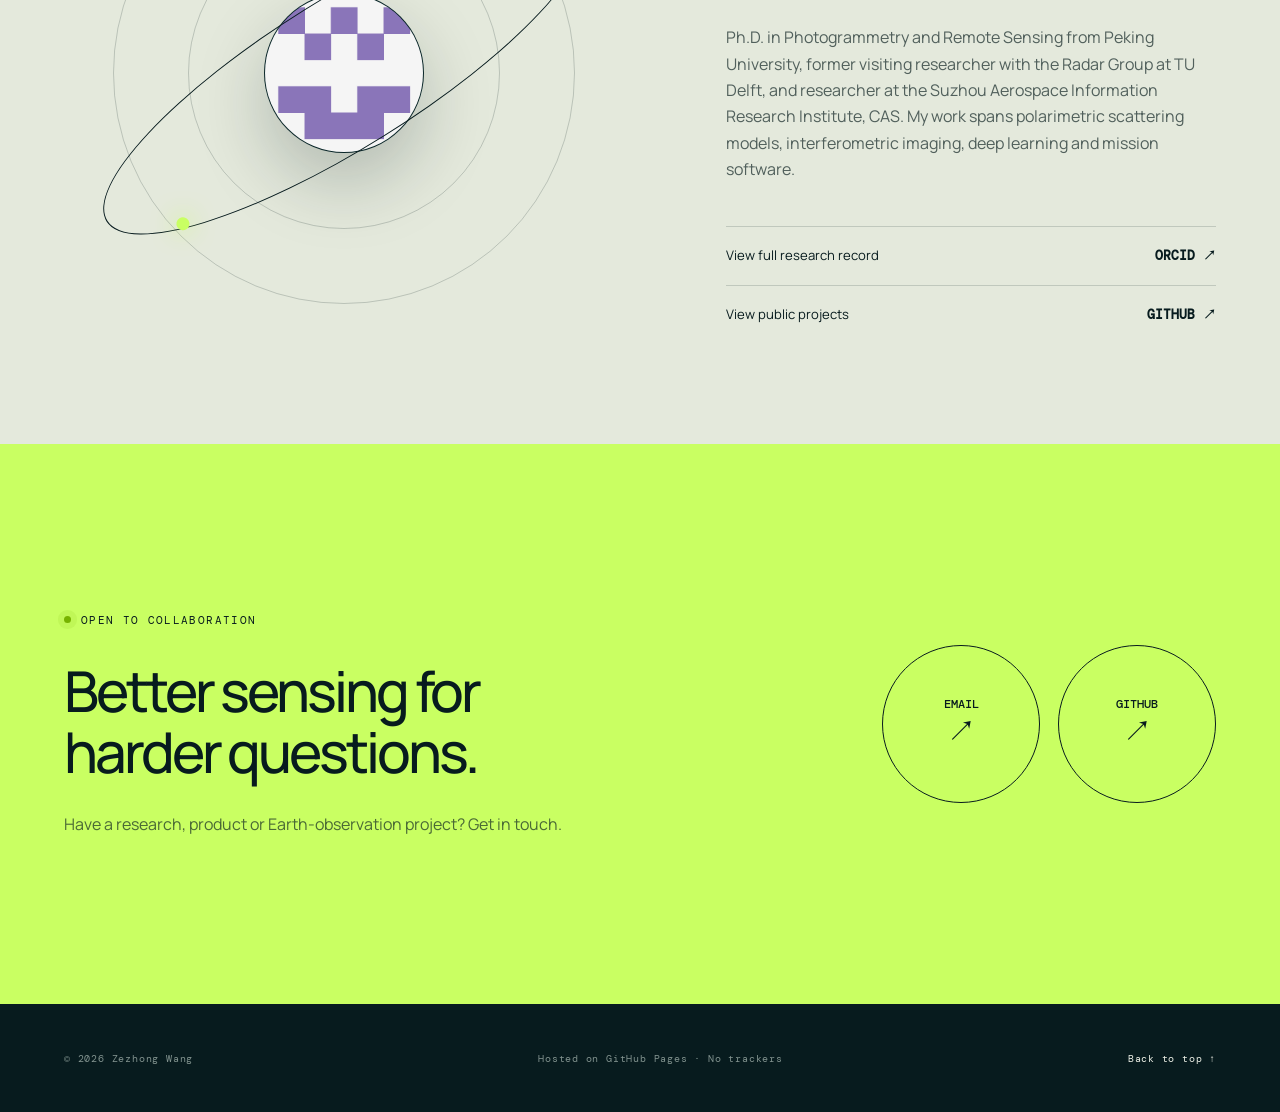
==== commit 5204311a: "Add scientific capability simulations" ====
--- a/index.html
+++ b/index.html
@@ -14,7 +14,7 @@
   <link rel="preconnect" href="https://fonts.googleapis.com">
   <link rel="preconnect" href="https://fonts.gstatic.com" crossorigin>
   <link href="https://fonts.googleapis.com/css2?family=DM+Mono:wght@300;400;500&family=Manrope:wght@400;500;600;700&family=Noto+Sans+SC:wght@400;500;600;700&display=swap" rel="stylesheet">
-  <link rel="stylesheet" href="styles.css?v=20261019-14" />
+  <link rel="stylesheet" href="styles.css?v=20261019-16" />
 </head>
 <body>
   <a class="skip-link" href="#top" data-zh="跳到主要内容" data-en="Skip to content">跳到主要内容</a>
@@ -57,8 +57,8 @@
         <div class="visual-switch" role="group" aria-label="首屏视图">
           <button type="button" data-visual-mode="gf3" aria-pressed="true" data-zh="GF-3 冰川" data-en="GF-3 Glacier">GF-3 冰川</button>
           <button type="button" data-visual-mode="delft" aria-pressed="false" data-zh="相位机理" data-en="Phase physics">相位机理</button>
+          <button type="button" data-visual-mode="timeseries" aria-pressed="false" data-zh="时序观测" data-en="Time series">时序观测</button>
           <button type="button" data-visual-mode="stats" aria-pressed="false" data-zh="积雪统计" data-en="Snow statistics">积雪统计</button>
-          <button type="button" data-visual-mode="timeseries" aria-pressed="false" data-zh="时序观测" data-en="Time series">时序观测</button>
         </div>
         <article class="hero-case-study case-gf3">
           <a class="case-image" href="assets/img/gf3-greenland-glacier.png" target="_blank" rel="noreferrer" aria-label="查看高分三号格陵兰冰川伪彩色合成影像大图">
@@ -165,21 +165,47 @@
       <div class="capability-grid">
         <article class="cap-card featured">
           <div class="card-number">01</div>
-          <div class="polar-glyph" aria-hidden="true"><span></span><span></span><span></span><i></i></div>
+          <div class="simulation polar-simulation" aria-hidden="true">
+            <svg viewBox="0 0 320 190" role="presentation">
+              <g class="sim-grid"><ellipse cx="145" cy="95" rx="105" ry="68"/><ellipse cx="145" cy="95" rx="72" ry="47"/><ellipse cx="145" cy="95" rx="38" ry="25"/><path d="M40 95h210M145 27v136"/></g>
+              <path class="sim-trace trace-a" d="M40 102C70 97 78 48 116 64s41 79 76 53 36-50 58-27"/>
+              <path class="sim-trace trace-b" d="M42 112c31-6 43-38 72-31 31 8 31 54 65 45 33-9 38-43 70-30"/>
+              <g class="polar-sweep"><path d="M145 95L256 42"/><circle cx="145" cy="95" r="5"/></g>
+              <g class="sim-readout"><rect x="268" y="48" width="8" height="64"/><rect x="282" y="70" width="8" height="42"/><rect x="296" y="84" width="8" height="28"/></g>
+            </svg>
+            <span class="sim-label">SCATTERING RESPONSE</span>
+          </div>
           <h3>Polarimetric SAR</h3>
           <p data-zh="极化分解、散射建模、多频 PolSAR 分类与全局分割；博士研究聚焦 Freeman 三分量分解模型的适应性与稳定性。" data-en="Polarimetric decomposition, scattering models, multi-frequency classification and global segmentation. Doctoral work focused on improving the adaptability and stability of the Freeman three-component model.">极化分解、散射建模、多频 PolSAR 分类与全局分割；博士研究聚焦 Freeman 三分量分解模型的适应性与稳定性。</p>
           <ul><li>Scattering decomposition</li><li>Multi-frequency fusion</li><li>Deep segmentation</li></ul>
         </article>
         <article class="cap-card">
           <div class="card-number">02</div>
-          <div class="contour-icon" aria-hidden="true"></div>
+          <div class="simulation insar-simulation" aria-hidden="true">
+            <svg viewBox="0 0 320 190" role="presentation">
+              <g class="fringe-field"><ellipse cx="154" cy="103" rx="116" ry="64"/><ellipse cx="154" cy="103" rx="99" ry="55"/><ellipse cx="154" cy="103" rx="82" ry="46"/><ellipse cx="154" cy="103" rx="65" ry="37"/><ellipse cx="154" cy="103" rx="48" ry="28"/><ellipse cx="154" cy="103" rx="31" ry="18"/></g>
+              <path class="terrain-line" d="M26 141c38-11 58-39 91-34 37 6 49 34 84 18 29-14 48-13 91 2"/>
+              <g class="baseline"><path d="M74 35L228 29"/><circle cx="74" cy="35" r="6"/><circle cx="228" cy="29" r="6"/><path d="M74 35l72 68M228 29l-74 74"/></g>
+              <path class="phase-flow" d="M34 103h240"/>
+            </svg>
+            <span class="sim-label">PHASE / Δφ / COHERENCE</span>
+          </div>
           <h3>InSAR</h3>
           <p data-zh="干涉方法、跨基线成像、分辨率提升与大气改正；拥有机载双站 InSAR 外场与角反射器标定经验。" data-en="Interferometric methods, cross-baseline imaging, resolution enhancement and atmospheric correction, with hands-on bistatic airborne InSAR campaign calibration experience.">干涉方法、跨基线成像、分辨率提升与大气改正；拥有机载双站 InSAR 外场与角反射器标定经验。</p>
           <ul><li>Cross-baseline imaging</li><li>Atmospheric correction</li><li>Field calibration</li></ul>
         </article>
         <article class="cap-card">
           <div class="card-number">03</div>
-          <div class="orbit-icon" aria-hidden="true"><i></i></div>
+          <div class="simulation radar-simulation" aria-hidden="true">
+            <svg viewBox="0 0 320 190" role="presentation">
+              <g class="ground-grid"><path d="M49 142l102-40 124 29-105 43z"/><path d="M74 132l123 31M101 122l123 30M128 111l122 31M87 127l-18 31M126 112l-17 61M166 105l-16 69M207 114l-16 53M245 123l-15 33"/></g>
+              <path class="orbit-path" d="M28 58c75-48 188-44 270 15"/>
+              <g class="satellite"><rect x="130" y="38" width="34" height="18" rx="2"/><path d="M112 34h18v25h-18zM164 34h18v25h-18z"/><path d="M147 56l-42 82M151 56l91 82"/></g>
+              <path class="scan-footprint" d="M105 138l42-82 95 82-72 28z"/>
+              <circle class="radar-pulse" cx="170" cy="151" r="7"/>
+            </svg>
+            <span class="sim-label">ORBIT / SWATH / IMAGE FORMATION</span>
+          </div>
           <h3 data-zh="雷达成像与工程" data-en="Radar imaging & engineering">雷达成像与工程</h3>
           <p data-zh="从算法原型到任务系统：参与星载与机载 SAR 处理软件、成像软件、几何校正及电磁特征提取工具开发。" data-en="From algorithm prototypes to mission systems: spaceborne and airborne SAR processing, image formation, geometric correction and electromagnetic feature extraction.">从算法原型到任务系统：参与星载与机载 SAR 处理软件、成像软件、几何校正及电磁特征提取工具开发。</p>
           <ul><li>Image formation</li><li>Geometric correction</li><li>Mission calibration</li></ul>
@@ -382,6 +408,6 @@
   </main>
 
   <footer class="section-shell"><span>© <span id="year"></span> Zezhong Wang</span><span data-zh="由 GitHub Pages 托管 · 无追踪器" data-en="Hosted on GitHub Pages · No trackers">由 GitHub Pages 托管 · 无追踪器</span><a href="#top" data-zh="回到顶部 ↑" data-en="Back to top ↑">回到顶部 ↑</a></footer>
-  <script src="script.js?v=20261019-14"></script>
+  <script src="script.js?v=20261019-16"></script>
 </body>
 </html>
--- a/styles.css
+++ b/styles.css
@@ -3,6 +3,18 @@
 @media(max-width:980px){.site-header{grid-template-columns:1fr auto}.site-header nav{display:none}.hero{grid-template-columns:1fr;min-height:auto}.hero-copy{padding-top:50px}.hero-visual{height:620px;min-height:0}.signal-stats{margin-bottom:20px}.capability-grid{grid-template-columns:1fr}.cap-card{min-height:470px}.mission{grid-template-columns:160px 1fr 30px}.bio{grid-template-columns:1fr}.bio-orbit{height:380px}.bio-copy{padding-bottom:30px}.approach-flow{grid-template-columns:1fr 30px 1fr;gap:18px}.approach-flow div:nth-of-type(n+3){margin-top:30px}.approach-flow i:nth-of-type(2){display:none}.section-heading{grid-template-columns:1fr}.closing{min-height:460px}}
 @media(max-width:640px){.site-header{height:68px}.hero{padding-top:20px}.hero h1{font-size:3.2rem}.hero-lead{font-size:.95rem}.hero-actions{flex-direction:column;margin-bottom:45px}.button{width:100%}.signal-stats{grid-template-columns:1fr}.signal-stats div{border-bottom:1px solid var(--line);padding:12px 0}.hero-visual{height:510px}.statement,.missions{padding-top:82px;padding-bottom:75px}.statement h2{margin-bottom:58px}.approach-flow{grid-template-columns:1fr}.approach-flow i{width:1px;height:28px;background:linear-gradient(var(--lime),rgba(201,255,98,.1));margin-left:4px}.approach-flow i:after{right:-3px;top:auto;bottom:0}.approach-flow i:nth-of-type(2){display:block}.approach-flow div:nth-of-type(n+3){margin-top:0}.capabilities,.research{padding-top:85px;padding-bottom:85px}.section-heading{margin-bottom:42px}.cap-card{min-height:500px;padding:26px}.mission{grid-template-columns:1fr 24px;gap:14px}.mission-meta{grid-column:1/3;flex-direction:row;gap:12px}.mission-meta em{margin-top:0}.paper{grid-template-columns:58px 1fr 20px;gap:12px}.paper h3{font-size:.98rem}.bio{padding-top:60px;padding-bottom:70px}.bio-orbit{height:300px;transform:scale(.7)}.closing{align-items:flex-start;flex-direction:column}.round-link{width:140px;height:140px}footer{height:auto;min-height:140px;flex-direction:column;align-items:flex-start;justify-content:center;gap:8px}}
 @media(prefers-reduced-motion:reduce){html{scroll-behavior:auto}.pulse{animation:none}*{transition:none!important}}
+
+/* Scientific capability simulations */
+.simulation{height:190px;margin-top:34px;position:relative;overflow:hidden;border:1px solid rgba(7,27,30,.1);background:linear-gradient(145deg,rgba(255,255,255,.22),rgba(120,226,208,.035))}
+.simulation:before{content:"";position:absolute;inset:0;background:linear-gradient(90deg,transparent 49.7%,rgba(7,27,30,.045) 50%,transparent 50.3%),linear-gradient(transparent 49.7%,rgba(7,27,30,.045) 50%,transparent 50.3%);background-size:34px 34px;pointer-events:none}
+.simulation svg{width:100%;height:100%;display:block;overflow:visible}.simulation svg *{vector-effect:non-scaling-stroke}
+.sim-label{position:absolute;left:12px;bottom:9px;padding:3px 6px;background:rgba(238,241,231,.88);font:500 .56rem var(--mono);letter-spacing:.08em;color:#52615d}
+.sim-grid>*{fill:none;stroke:rgba(7,27,30,.18);stroke-width:1}.sim-trace{fill:none;stroke-width:1.5;stroke-linecap:round}.trace-a{stroke:#46756c}.trace-b{stroke:#8bae47;stroke-dasharray:5 4;animation:signalFlow 7s linear infinite}.polar-sweep{transform-origin:145px 95px;animation:polarSweep 8s linear infinite}.polar-sweep path{stroke:#071b1e;stroke-width:1}.polar-sweep circle{fill:var(--lime);stroke:#547728}.sim-readout rect{fill:#78e2d0;opacity:.32}.sim-readout rect:first-child{fill:var(--lime);opacity:.72}
+.fringe-field ellipse{fill:none;stroke:#63827c;stroke-width:1;opacity:.35;stroke-dasharray:5 3}.fringe-field ellipse:nth-child(even){stroke:#8bae47}.terrain-line{fill:none;stroke:#071b1e;stroke-width:1.3}.baseline path{fill:none;stroke:#4d6b66;stroke-width:1;stroke-dasharray:4 3}.baseline circle{fill:var(--paper);stroke:#071b1e}.phase-flow{fill:none;stroke:var(--lime);stroke-width:2;stroke-dasharray:18 42;filter:drop-shadow(0 0 5px rgba(134,181,47,.7));animation:phaseFlow 3.4s linear infinite}
+.ground-grid>*{fill:none;stroke:rgba(7,27,30,.22);stroke-width:1}.ground-grid path:first-child{fill:rgba(120,226,208,.08);stroke:#52756f}.orbit-path{fill:none;stroke:#071b1e;stroke-width:1;stroke-dasharray:5 4}.satellite rect{fill:#e8ede2;stroke:#071b1e}.satellite path{fill:none;stroke:#071b1e;stroke-width:1}.satellite path:last-child{stroke:#78a849;stroke-dasharray:4 3;opacity:.75}.scan-footprint{fill:rgba(201,255,98,.11);stroke:#78a849;stroke-width:1;stroke-dasharray:7 5;animation:signalFlow 4s linear infinite}.radar-pulse{fill:var(--lime);stroke:#60862b;animation:radarPulse 2s ease-out infinite}
+@keyframes polarSweep{to{transform:rotate(360deg)}}@keyframes signalFlow{to{stroke-dashoffset:-72}}@keyframes phaseFlow{to{stroke-dashoffset:-60}}@keyframes radarPulse{0%{r:4;opacity:1}100%{r:24;opacity:0}}
+@media(max-width:980px){.simulation{max-width:520px;width:100%}}
+@media(prefers-reduced-motion:reduce){.polar-sweep,.trace-b,.phase-flow,.scan-footprint,.radar-pulse{animation:none}}
 
 /* Application proof and source network */
 .applications{padding-top:130px;padding-bottom:130px;background:var(--paper2)}
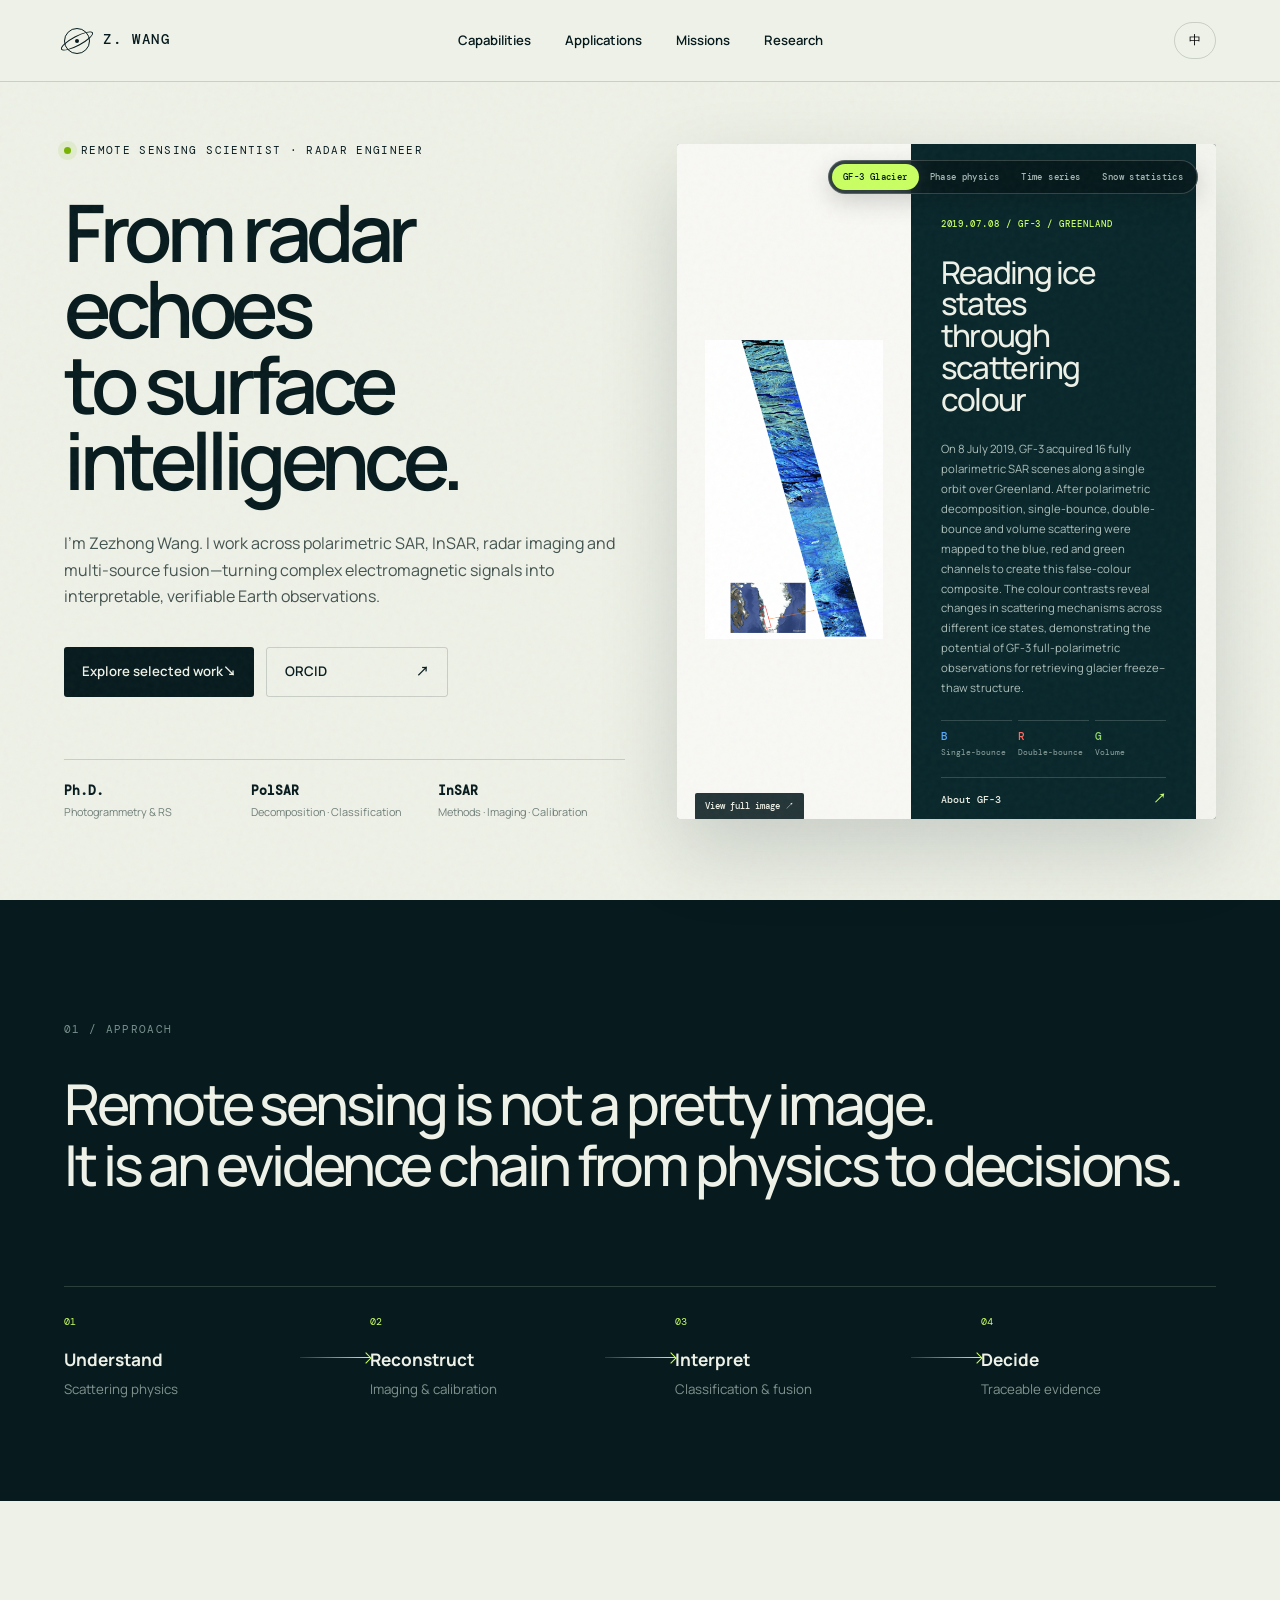
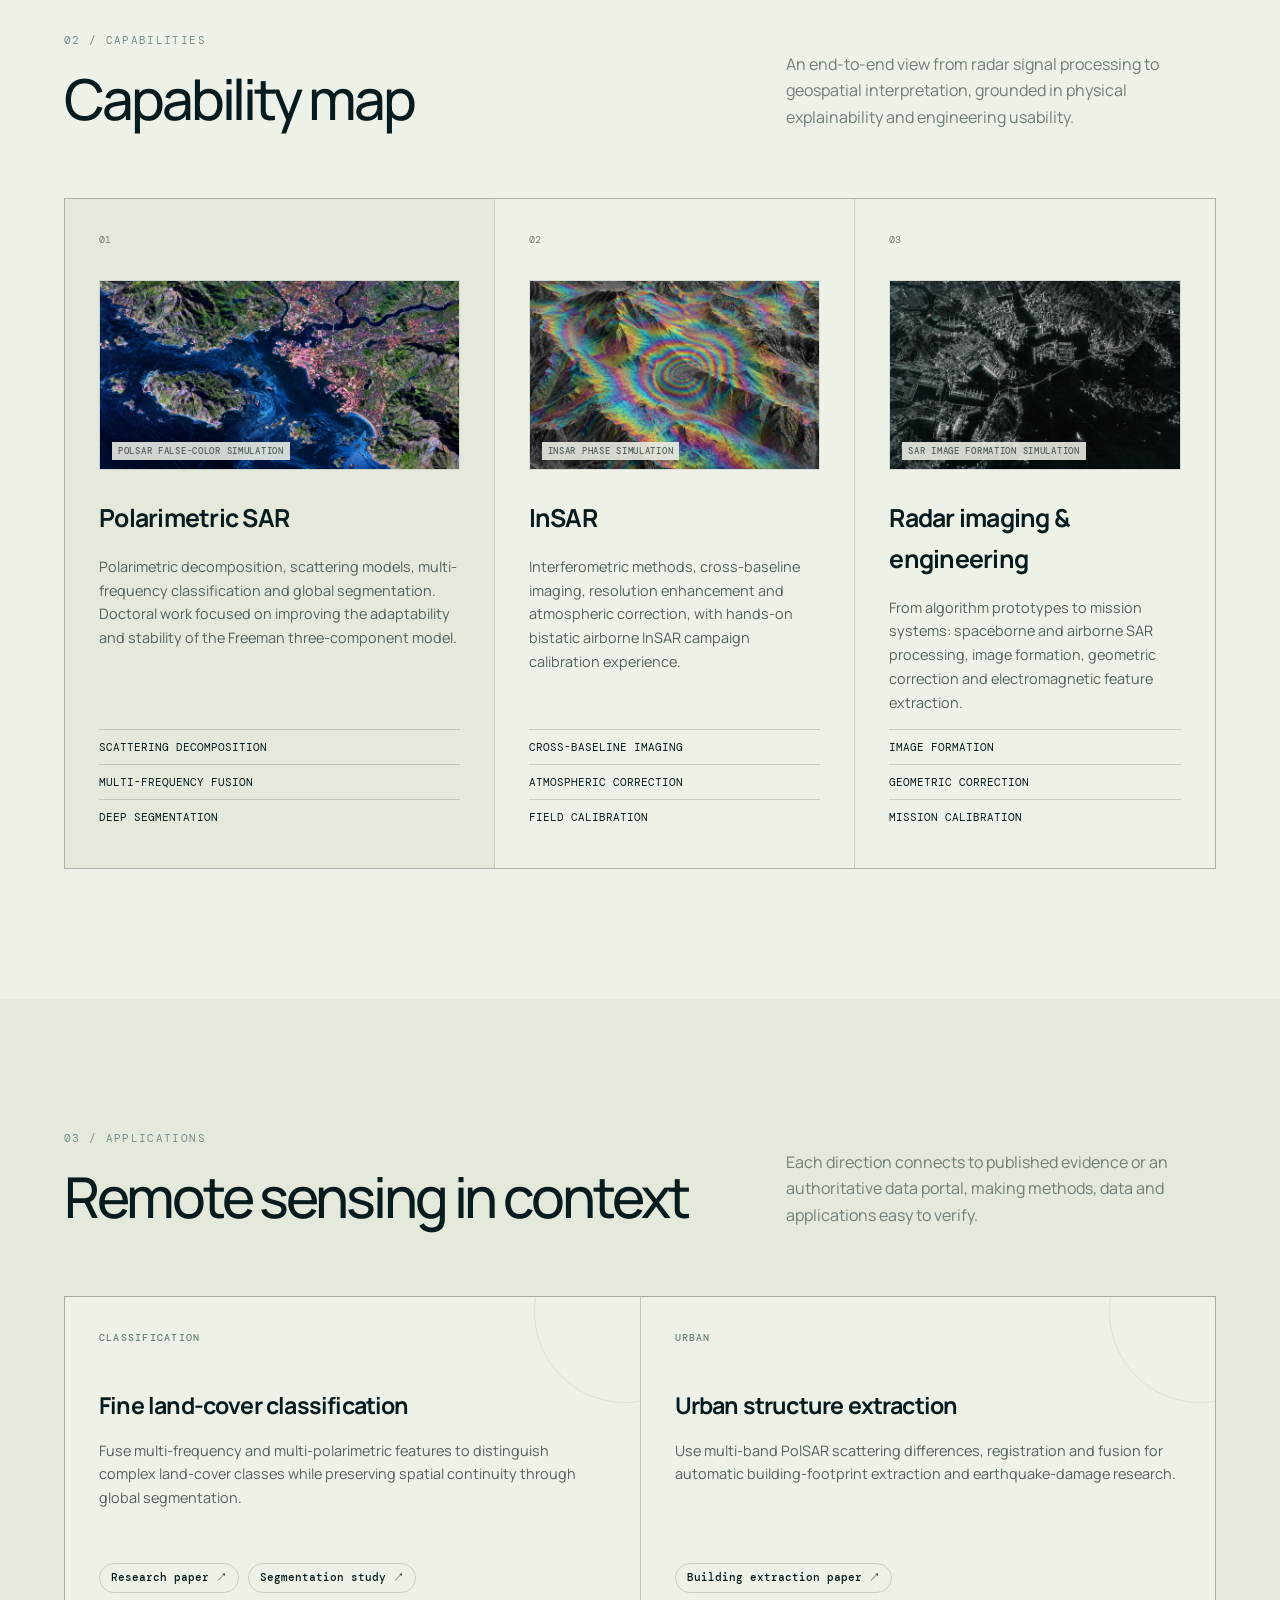
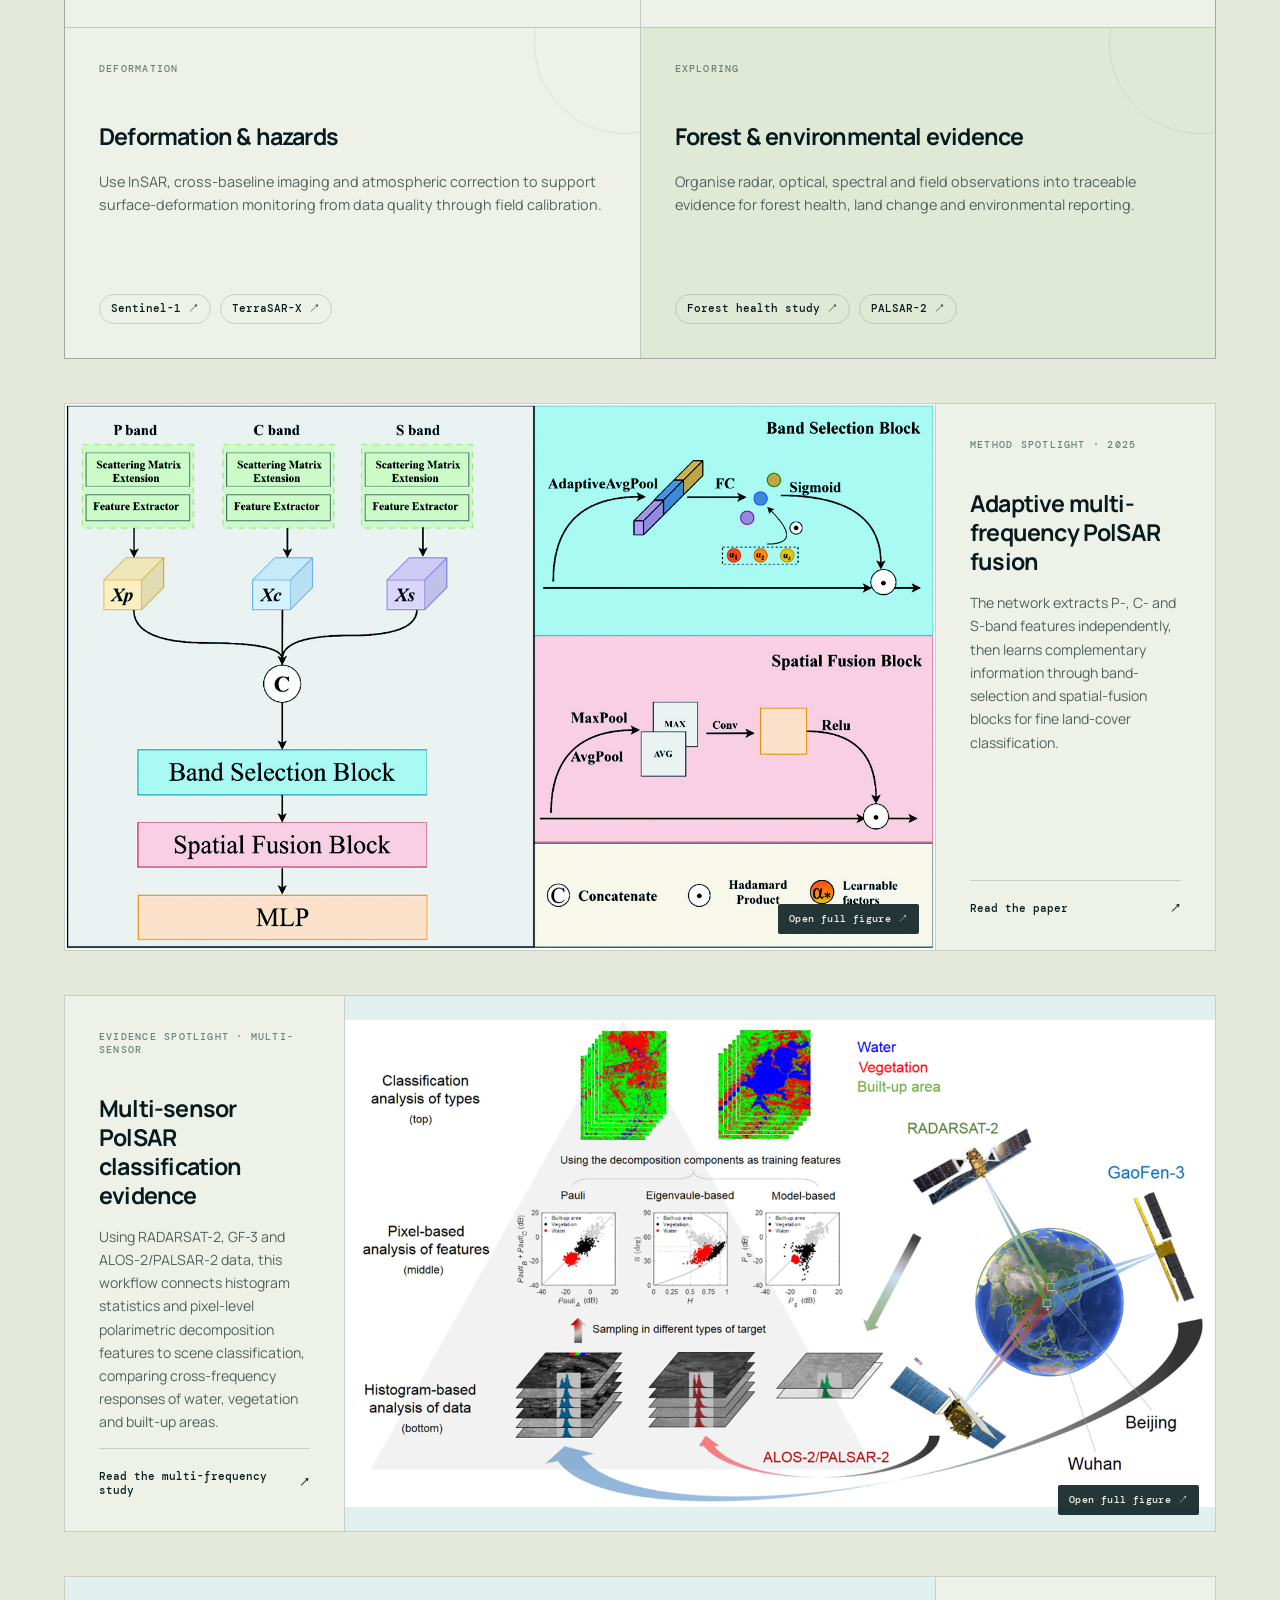
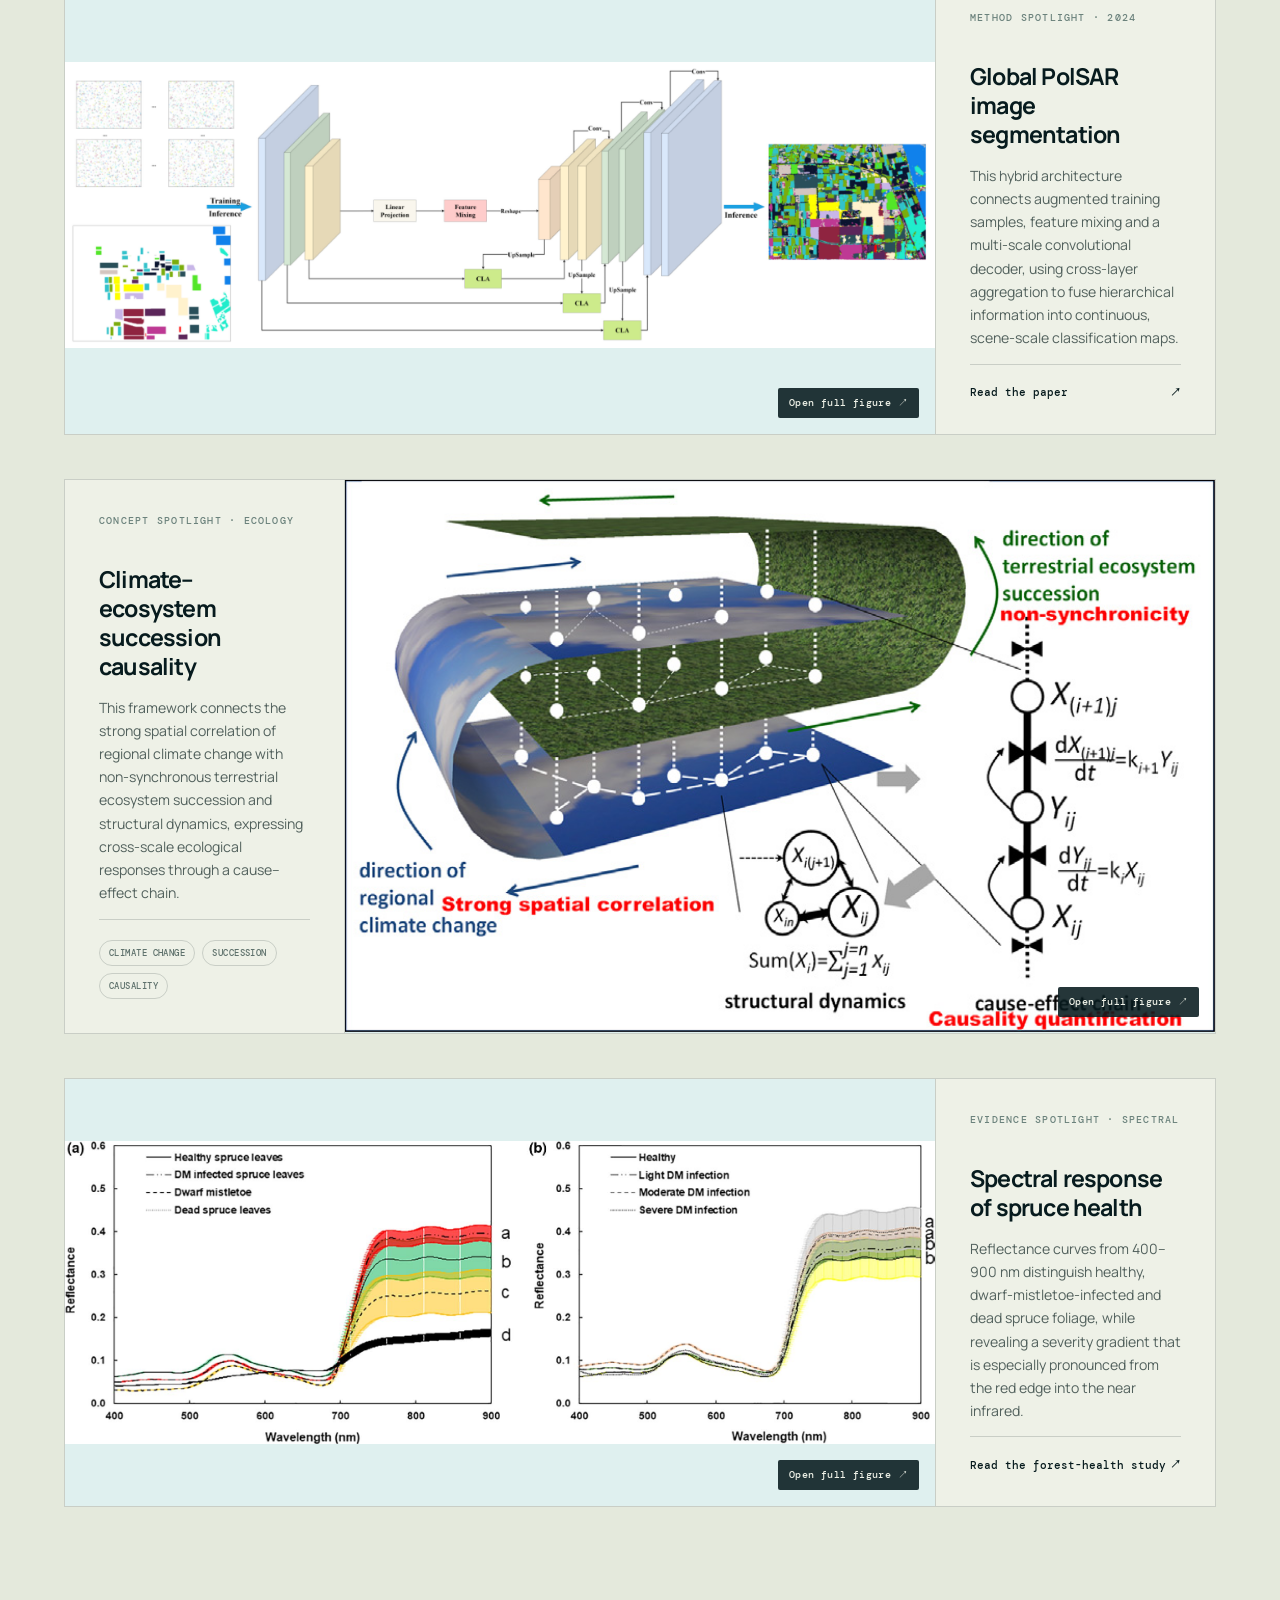
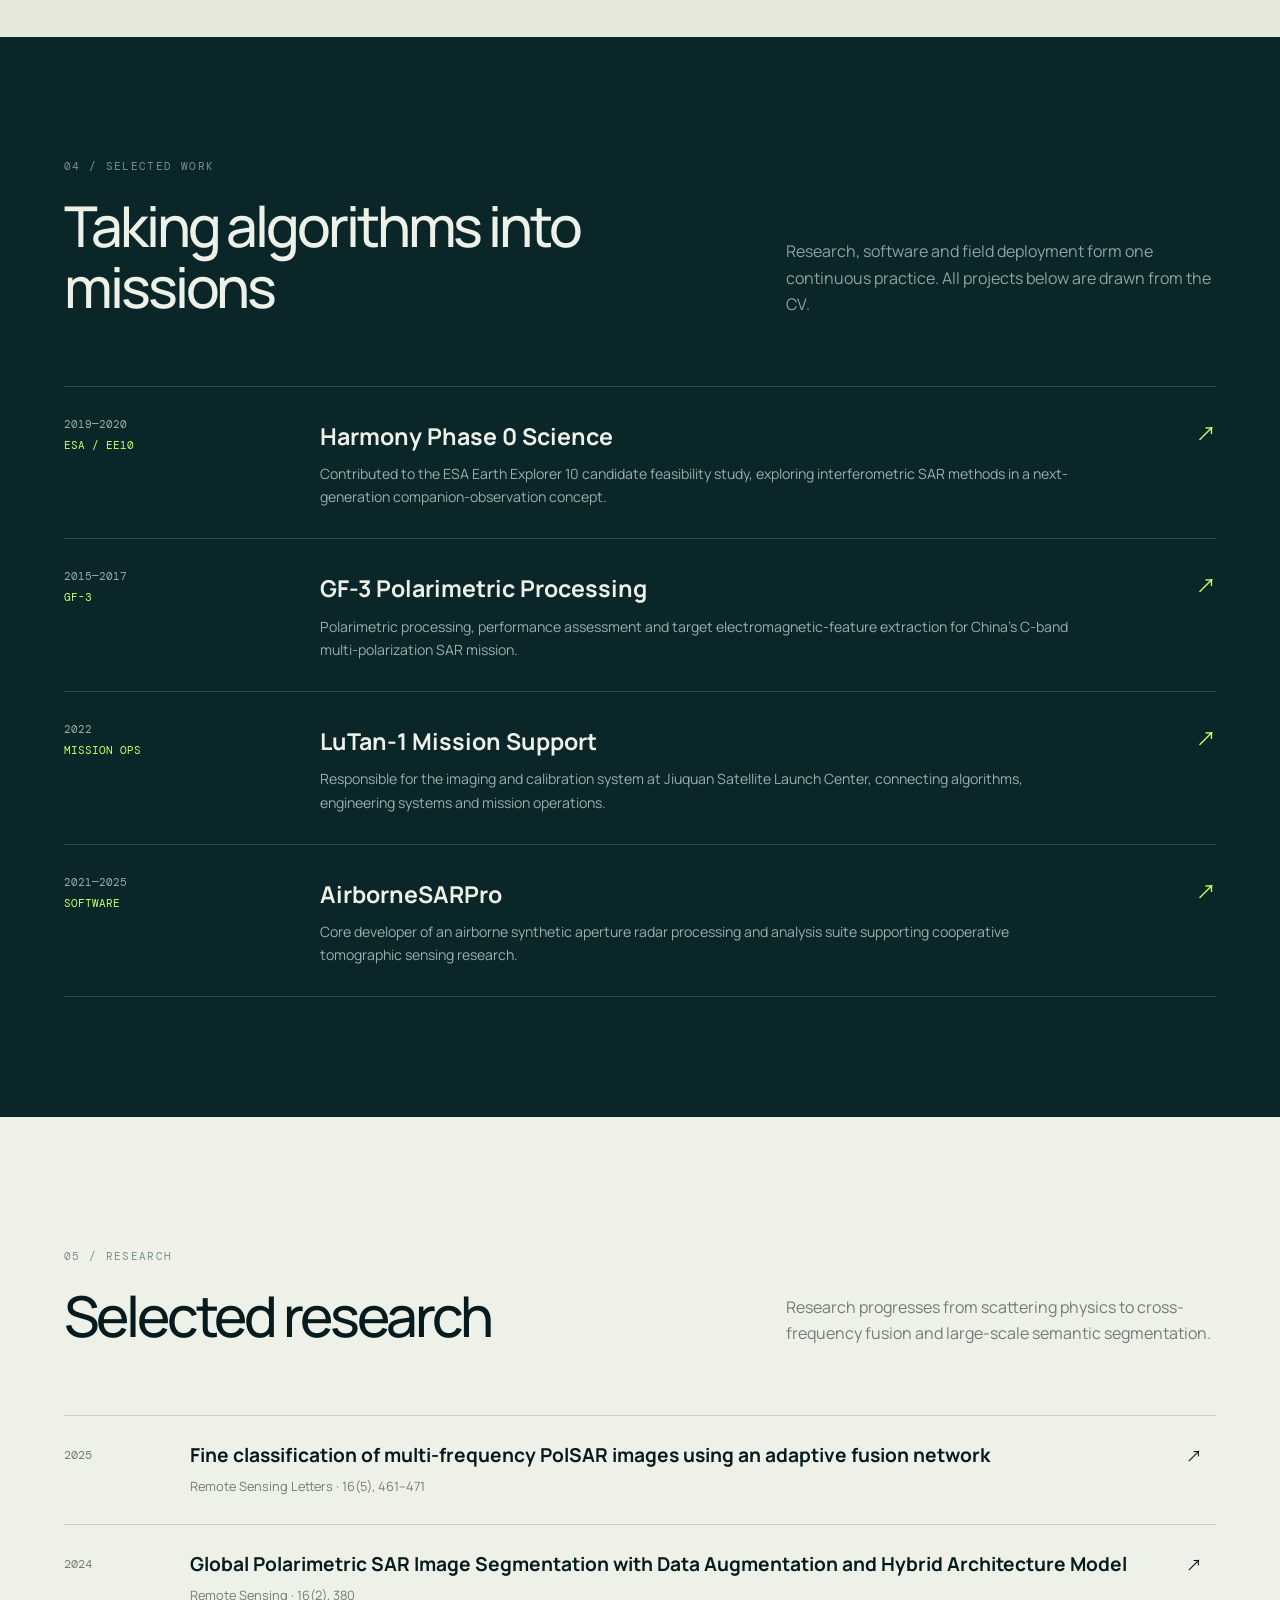
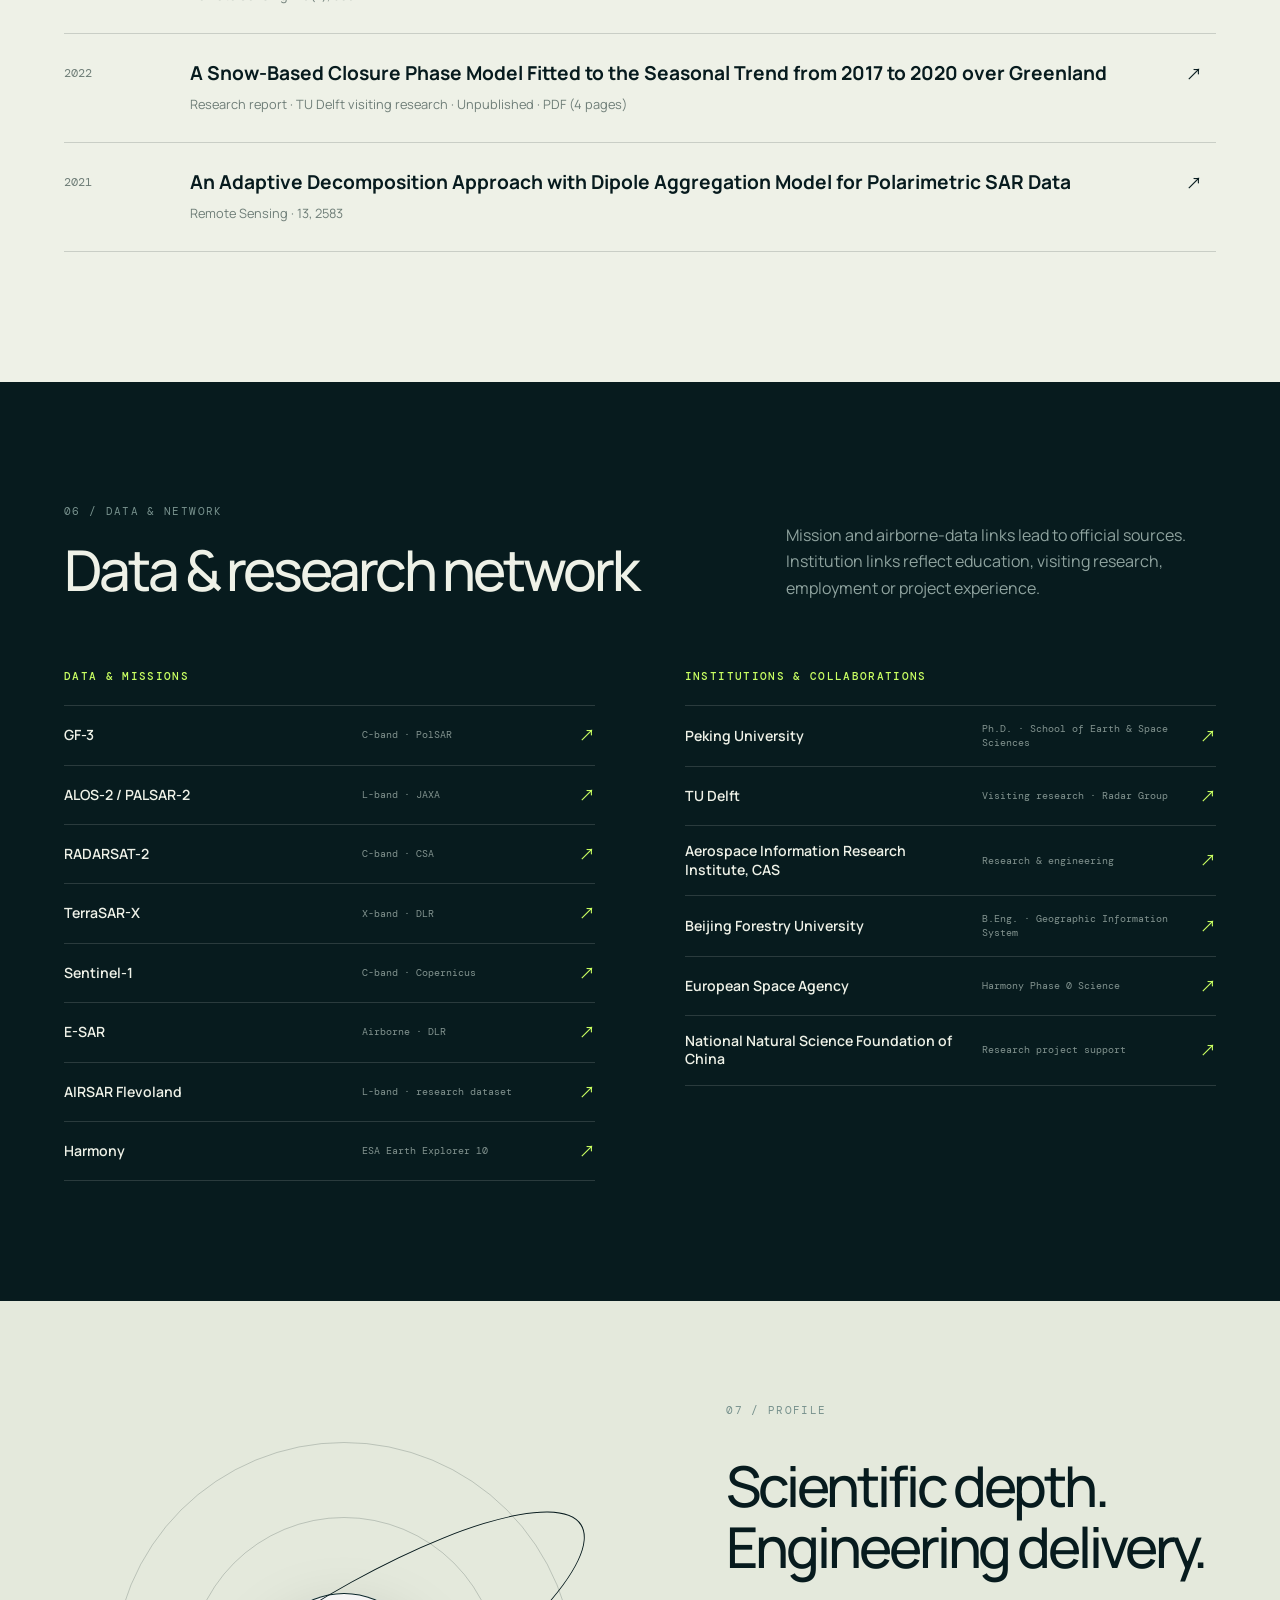
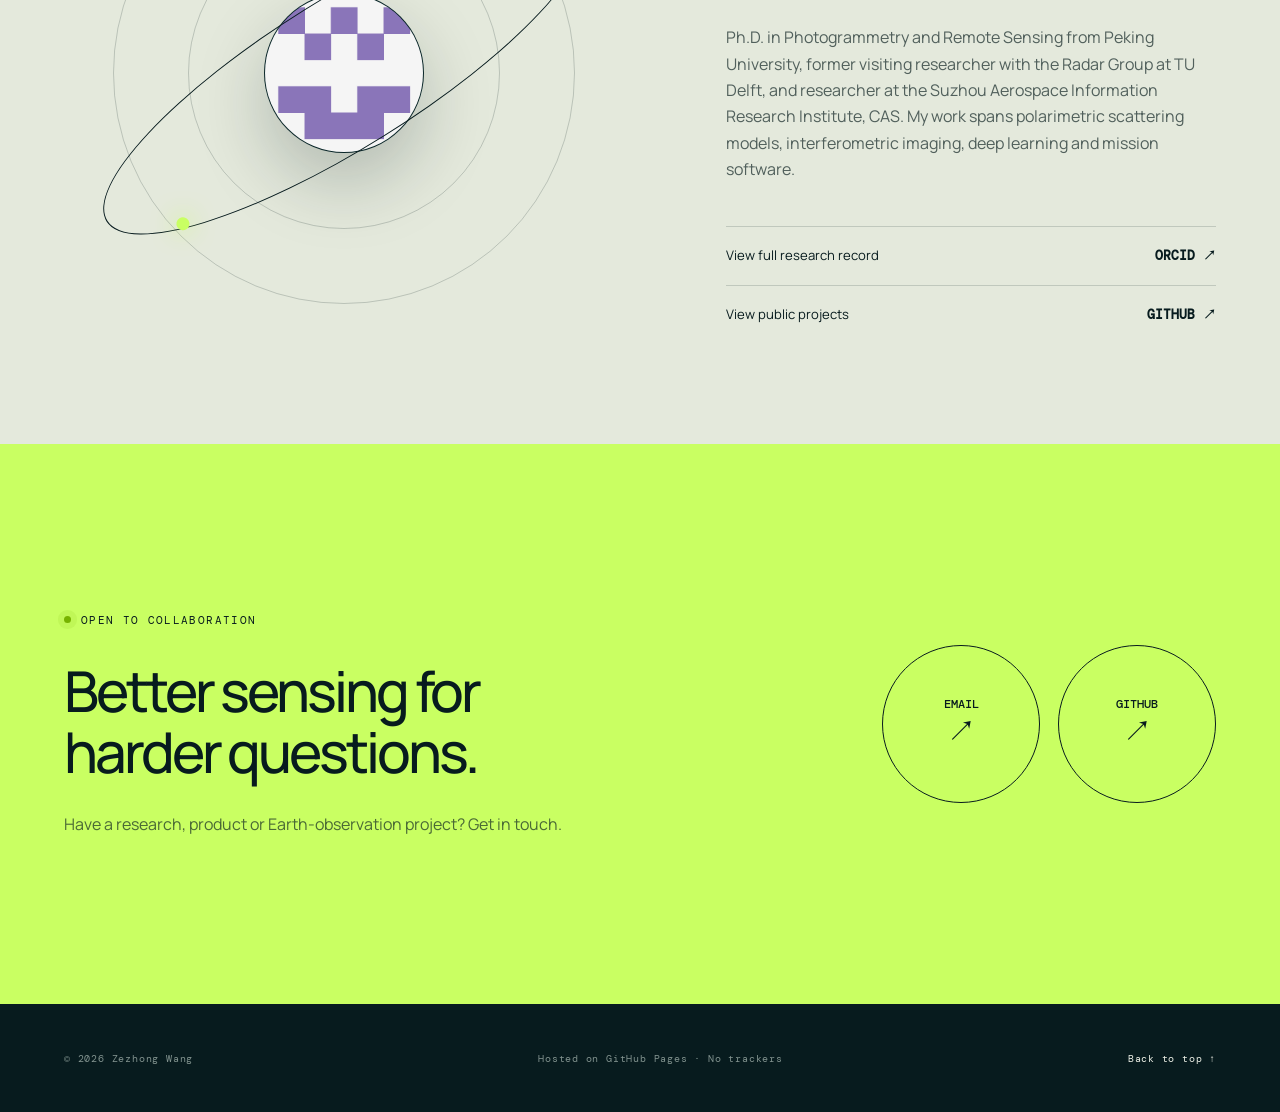
==== commit eac2059a: "Replace capability diagrams with simulated imagery" ====
--- a/index.html
+++ b/index.html
@@ -14,7 +14,7 @@
   <link rel="preconnect" href="https://fonts.googleapis.com">
   <link rel="preconnect" href="https://fonts.gstatic.com" crossorigin>
   <link href="https://fonts.googleapis.com/css2?family=DM+Mono:wght@300;400;500&family=Manrope:wght@400;500;600;700&family=Noto+Sans+SC:wght@400;500;600;700&display=swap" rel="stylesheet">
-  <link rel="stylesheet" href="styles.css?v=20261019-16" />
+  <link rel="stylesheet" href="styles.css?v=20261019-17" />
 </head>
 <body>
   <a class="skip-link" href="#top" data-zh="跳到主要内容" data-en="Skip to content">跳到主要内容</a>
@@ -165,15 +165,9 @@
       <div class="capability-grid">
         <article class="cap-card featured">
           <div class="card-number">01</div>
-          <div class="simulation polar-simulation" aria-hidden="true">
-            <svg viewBox="0 0 320 190" role="presentation">
-              <g class="sim-grid"><ellipse cx="145" cy="95" rx="105" ry="68"/><ellipse cx="145" cy="95" rx="72" ry="47"/><ellipse cx="145" cy="95" rx="38" ry="25"/><path d="M40 95h210M145 27v136"/></g>
-              <path class="sim-trace trace-a" d="M40 102C70 97 78 48 116 64s41 79 76 53 36-50 58-27"/>
-              <path class="sim-trace trace-b" d="M42 112c31-6 43-38 72-31 31 8 31 54 65 45 33-9 38-43 70-30"/>
-              <g class="polar-sweep"><path d="M145 95L256 42"/><circle cx="145" cy="95" r="5"/></g>
-              <g class="sim-readout"><rect x="268" y="48" width="8" height="64"/><rect x="282" y="70" width="8" height="42"/><rect x="296" y="84" width="8" height="28"/></g>
-            </svg>
-            <span class="sim-label">SCATTERING RESPONSE</span>
+          <div class="simulation raster-simulation">
+            <img src="assets/img/simulation-polsar.webp" alt="极化 SAR 海岸与城市地物的伪彩色仿真影像" loading="lazy" decoding="async" />
+            <span class="sim-label">POLSAR FALSE-COLOR SIMULATION</span>
           </div>
           <h3>Polarimetric SAR</h3>
           <p data-zh="极化分解、散射建模、多频 PolSAR 分类与全局分割；博士研究聚焦 Freeman 三分量分解模型的适应性与稳定性。" data-en="Polarimetric decomposition, scattering models, multi-frequency classification and global segmentation. Doctoral work focused on improving the adaptability and stability of the Freeman three-component model.">极化分解、散射建模、多频 PolSAR 分类与全局分割；博士研究聚焦 Freeman 三分量分解模型的适应性与稳定性。</p>
@@ -181,14 +175,9 @@
         </article>
         <article class="cap-card">
           <div class="card-number">02</div>
-          <div class="simulation insar-simulation" aria-hidden="true">
-            <svg viewBox="0 0 320 190" role="presentation">
-              <g class="fringe-field"><ellipse cx="154" cy="103" rx="116" ry="64"/><ellipse cx="154" cy="103" rx="99" ry="55"/><ellipse cx="154" cy="103" rx="82" ry="46"/><ellipse cx="154" cy="103" rx="65" ry="37"/><ellipse cx="154" cy="103" rx="48" ry="28"/><ellipse cx="154" cy="103" rx="31" ry="18"/></g>
-              <path class="terrain-line" d="M26 141c38-11 58-39 91-34 37 6 49 34 84 18 29-14 48-13 91 2"/>
-              <g class="baseline"><path d="M74 35L228 29"/><circle cx="74" cy="35" r="6"/><circle cx="228" cy="29" r="6"/><path d="M74 35l72 68M228 29l-74 74"/></g>
-              <path class="phase-flow" d="M34 103h240"/>
-            </svg>
-            <span class="sim-label">PHASE / Δφ / COHERENCE</span>
+          <div class="simulation raster-simulation">
+            <img src="assets/img/simulation-insar.webp" alt="山地形变与相位条纹的 InSAR 干涉图仿真影像" loading="lazy" decoding="async" />
+            <span class="sim-label">INSAR PHASE SIMULATION</span>
           </div>
           <h3>InSAR</h3>
           <p data-zh="干涉方法、跨基线成像、分辨率提升与大气改正；拥有机载双站 InSAR 外场与角反射器标定经验。" data-en="Interferometric methods, cross-baseline imaging, resolution enhancement and atmospheric correction, with hands-on bistatic airborne InSAR campaign calibration experience.">干涉方法、跨基线成像、分辨率提升与大气改正；拥有机载双站 InSAR 外场与角反射器标定经验。</p>
@@ -196,15 +185,9 @@
         </article>
         <article class="cap-card">
           <div class="card-number">03</div>
-          <div class="simulation radar-simulation" aria-hidden="true">
-            <svg viewBox="0 0 320 190" role="presentation">
-              <g class="ground-grid"><path d="M49 142l102-40 124 29-105 43z"/><path d="M74 132l123 31M101 122l123 30M128 111l122 31M87 127l-18 31M126 112l-17 61M166 105l-16 69M207 114l-16 53M245 123l-15 33"/></g>
-              <path class="orbit-path" d="M28 58c75-48 188-44 270 15"/>
-              <g class="satellite"><rect x="130" y="38" width="34" height="18" rx="2"/><path d="M112 34h18v25h-18zM164 34h18v25h-18z"/><path d="M147 56l-42 82M151 56l91 82"/></g>
-              <path class="scan-footprint" d="M105 138l42-82 95 82-72 28z"/>
-              <circle class="radar-pulse" cx="170" cy="151" r="7"/>
-            </svg>
-            <span class="sim-label">ORBIT / SWATH / IMAGE FORMATION</span>
+          <div class="simulation raster-simulation">
+            <img src="assets/img/simulation-sar-imaging.webp" alt="海港城市的高分辨率 SAR 幅度仿真影像" loading="lazy" decoding="async" />
+            <span class="sim-label">SAR IMAGE FORMATION SIMULATION</span>
           </div>
           <h3 data-zh="雷达成像与工程" data-en="Radar imaging & engineering">雷达成像与工程</h3>
           <p data-zh="从算法原型到任务系统：参与星载与机载 SAR 处理软件、成像软件、几何校正及电磁特征提取工具开发。" data-en="From algorithm prototypes to mission systems: spaceborne and airborne SAR processing, image formation, geometric correction and electromagnetic feature extraction.">从算法原型到任务系统：参与星载与机载 SAR 处理软件、成像软件、几何校正及电磁特征提取工具开发。</p>
@@ -408,6 +391,6 @@
   </main>
 
   <footer class="section-shell"><span>© <span id="year"></span> Zezhong Wang</span><span data-zh="由 GitHub Pages 托管 · 无追踪器" data-en="Hosted on GitHub Pages · No trackers">由 GitHub Pages 托管 · 无追踪器</span><a href="#top" data-zh="回到顶部 ↑" data-en="Back to top ↑">回到顶部 ↑</a></footer>
-  <script src="script.js?v=20261019-16"></script>
+  <script src="script.js?v=20261019-17"></script>
 </body>
 </html>
--- a/styles.css
+++ b/styles.css
@@ -8,6 +8,7 @@
 .simulation{height:190px;margin-top:34px;position:relative;overflow:hidden;border:1px solid rgba(7,27,30,.1);background:linear-gradient(145deg,rgba(255,255,255,.22),rgba(120,226,208,.035))}
 .simulation:before{content:"";position:absolute;inset:0;background:linear-gradient(90deg,transparent 49.7%,rgba(7,27,30,.045) 50%,transparent 50.3%),linear-gradient(transparent 49.7%,rgba(7,27,30,.045) 50%,transparent 50.3%);background-size:34px 34px;pointer-events:none}
 .simulation svg{width:100%;height:100%;display:block;overflow:visible}.simulation svg *{vector-effect:non-scaling-stroke}
+.raster-simulation:before{display:none}.raster-simulation img{width:100%;height:100%;display:block;object-fit:cover;filter:saturate(.92) contrast(1.04);transition:transform .7s ease}.cap-card:hover .raster-simulation img{transform:scale(1.025)}
 .sim-label{position:absolute;left:12px;bottom:9px;padding:3px 6px;background:rgba(238,241,231,.88);font:500 .56rem var(--mono);letter-spacing:.08em;color:#52615d}
 .sim-grid>*{fill:none;stroke:rgba(7,27,30,.18);stroke-width:1}.sim-trace{fill:none;stroke-width:1.5;stroke-linecap:round}.trace-a{stroke:#46756c}.trace-b{stroke:#8bae47;stroke-dasharray:5 4;animation:signalFlow 7s linear infinite}.polar-sweep{transform-origin:145px 95px;animation:polarSweep 8s linear infinite}.polar-sweep path{stroke:#071b1e;stroke-width:1}.polar-sweep circle{fill:var(--lime);stroke:#547728}.sim-readout rect{fill:#78e2d0;opacity:.32}.sim-readout rect:first-child{fill:var(--lime);opacity:.72}
 .fringe-field ellipse{fill:none;stroke:#63827c;stroke-width:1;opacity:.35;stroke-dasharray:5 3}.fringe-field ellipse:nth-child(even){stroke:#8bae47}.terrain-line{fill:none;stroke:#071b1e;stroke-width:1.3}.baseline path{fill:none;stroke:#4d6b66;stroke-width:1;stroke-dasharray:4 3}.baseline circle{fill:var(--paper);stroke:#071b1e}.phase-flow{fill:none;stroke:var(--lime);stroke-width:2;stroke-dasharray:18 42;filter:drop-shadow(0 0 5px rgba(134,181,47,.7));animation:phaseFlow 3.4s linear infinite}
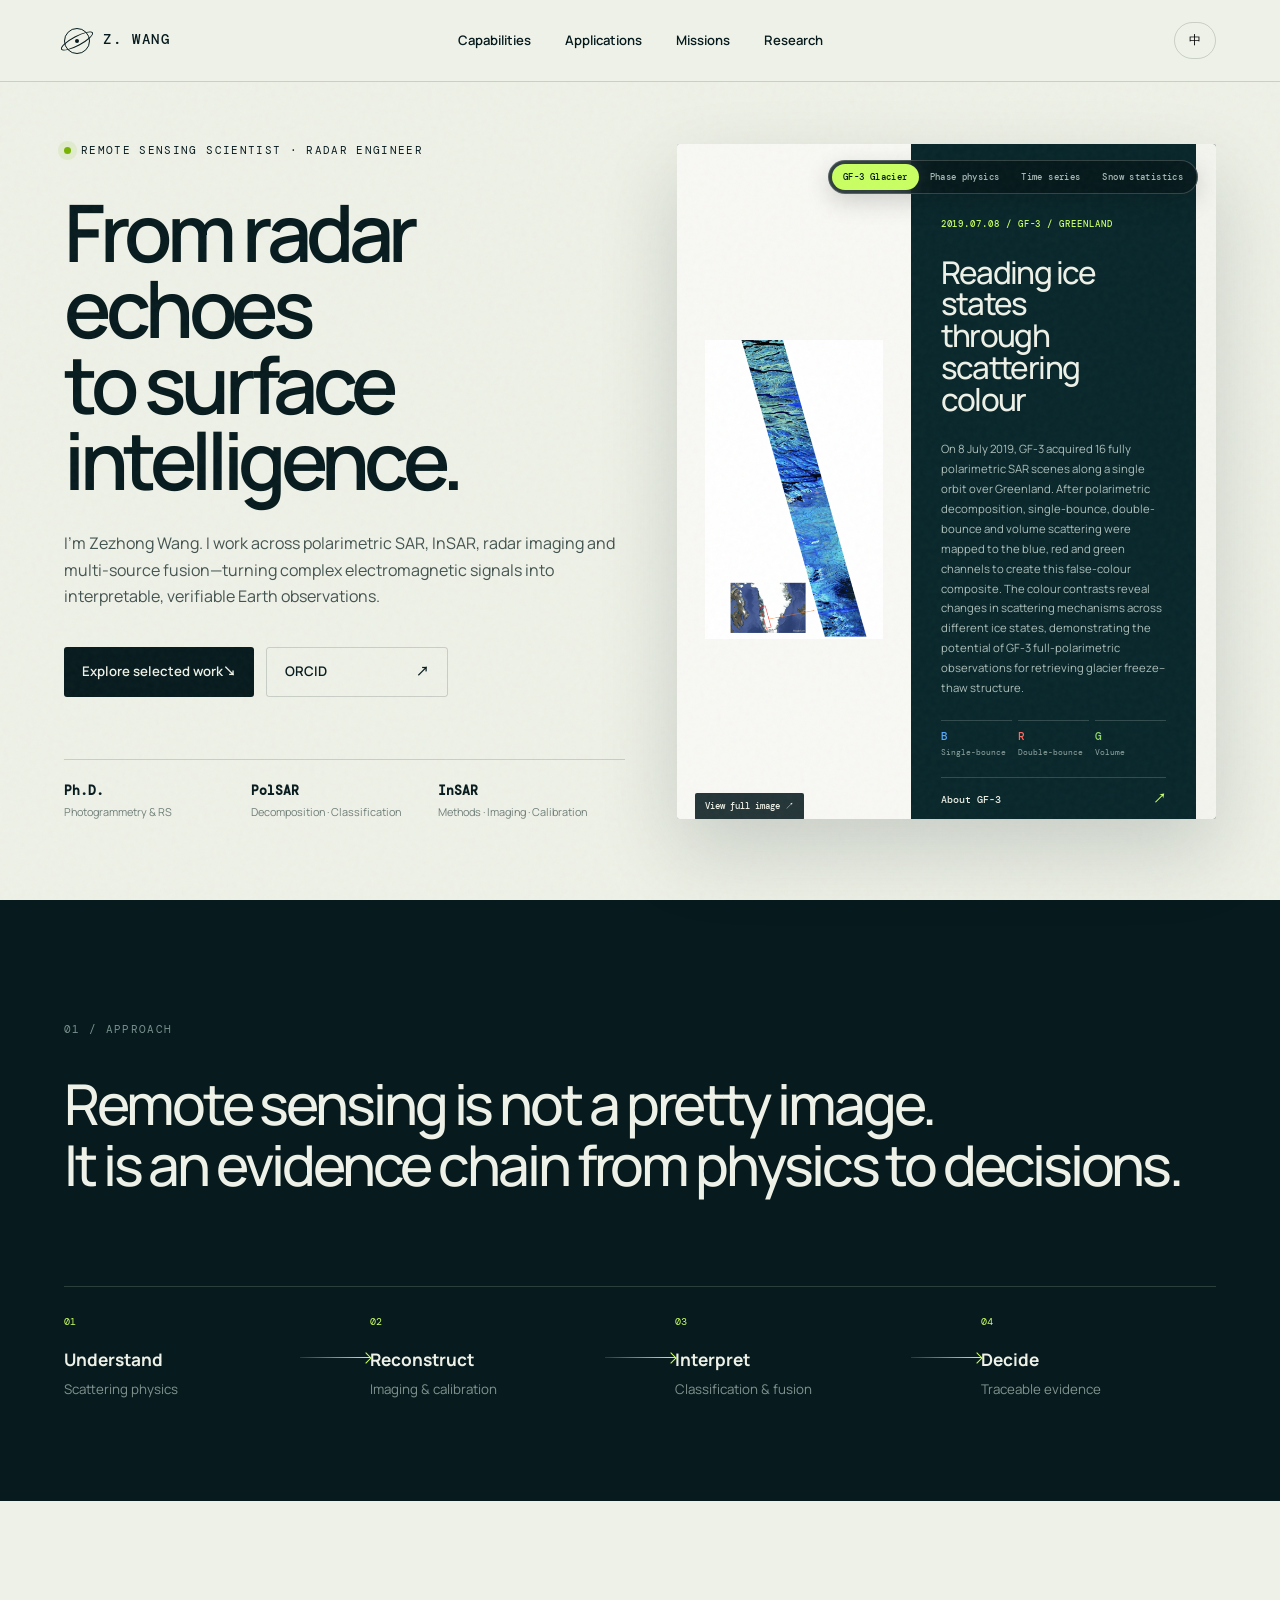
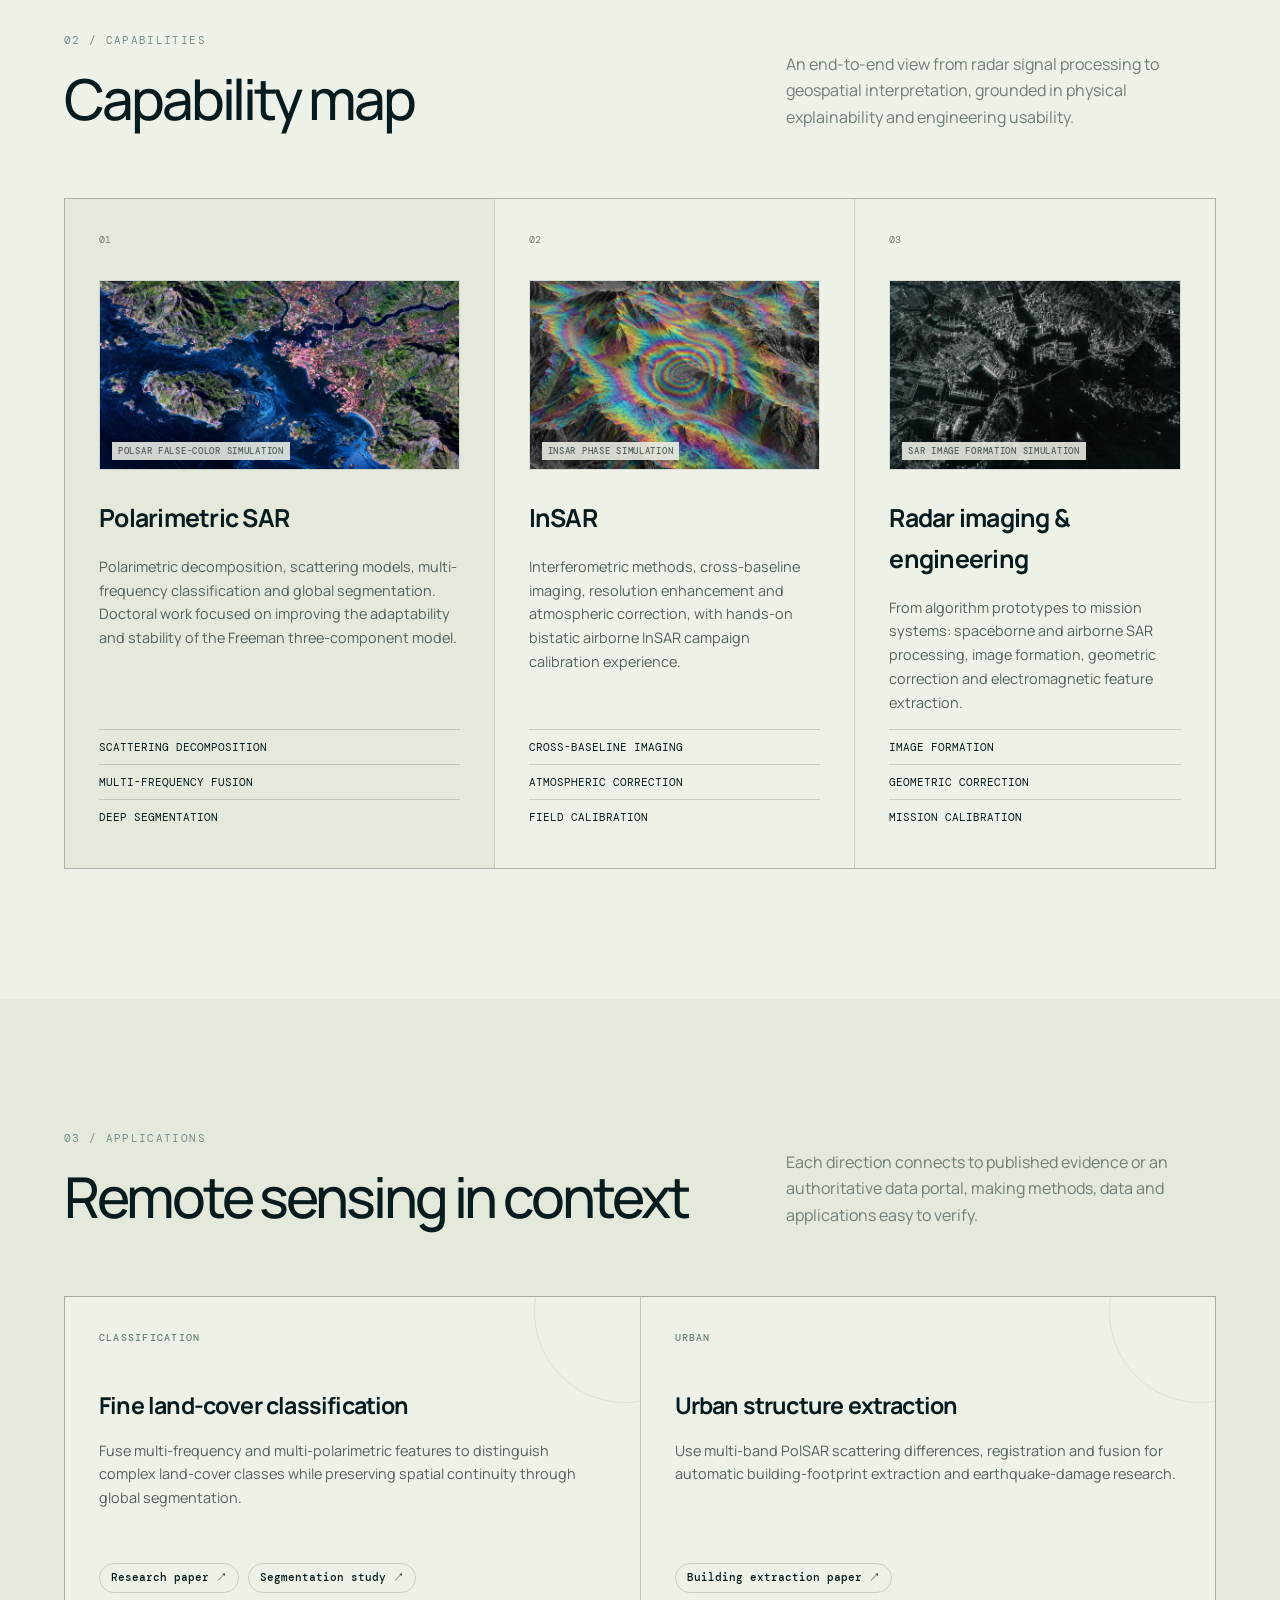
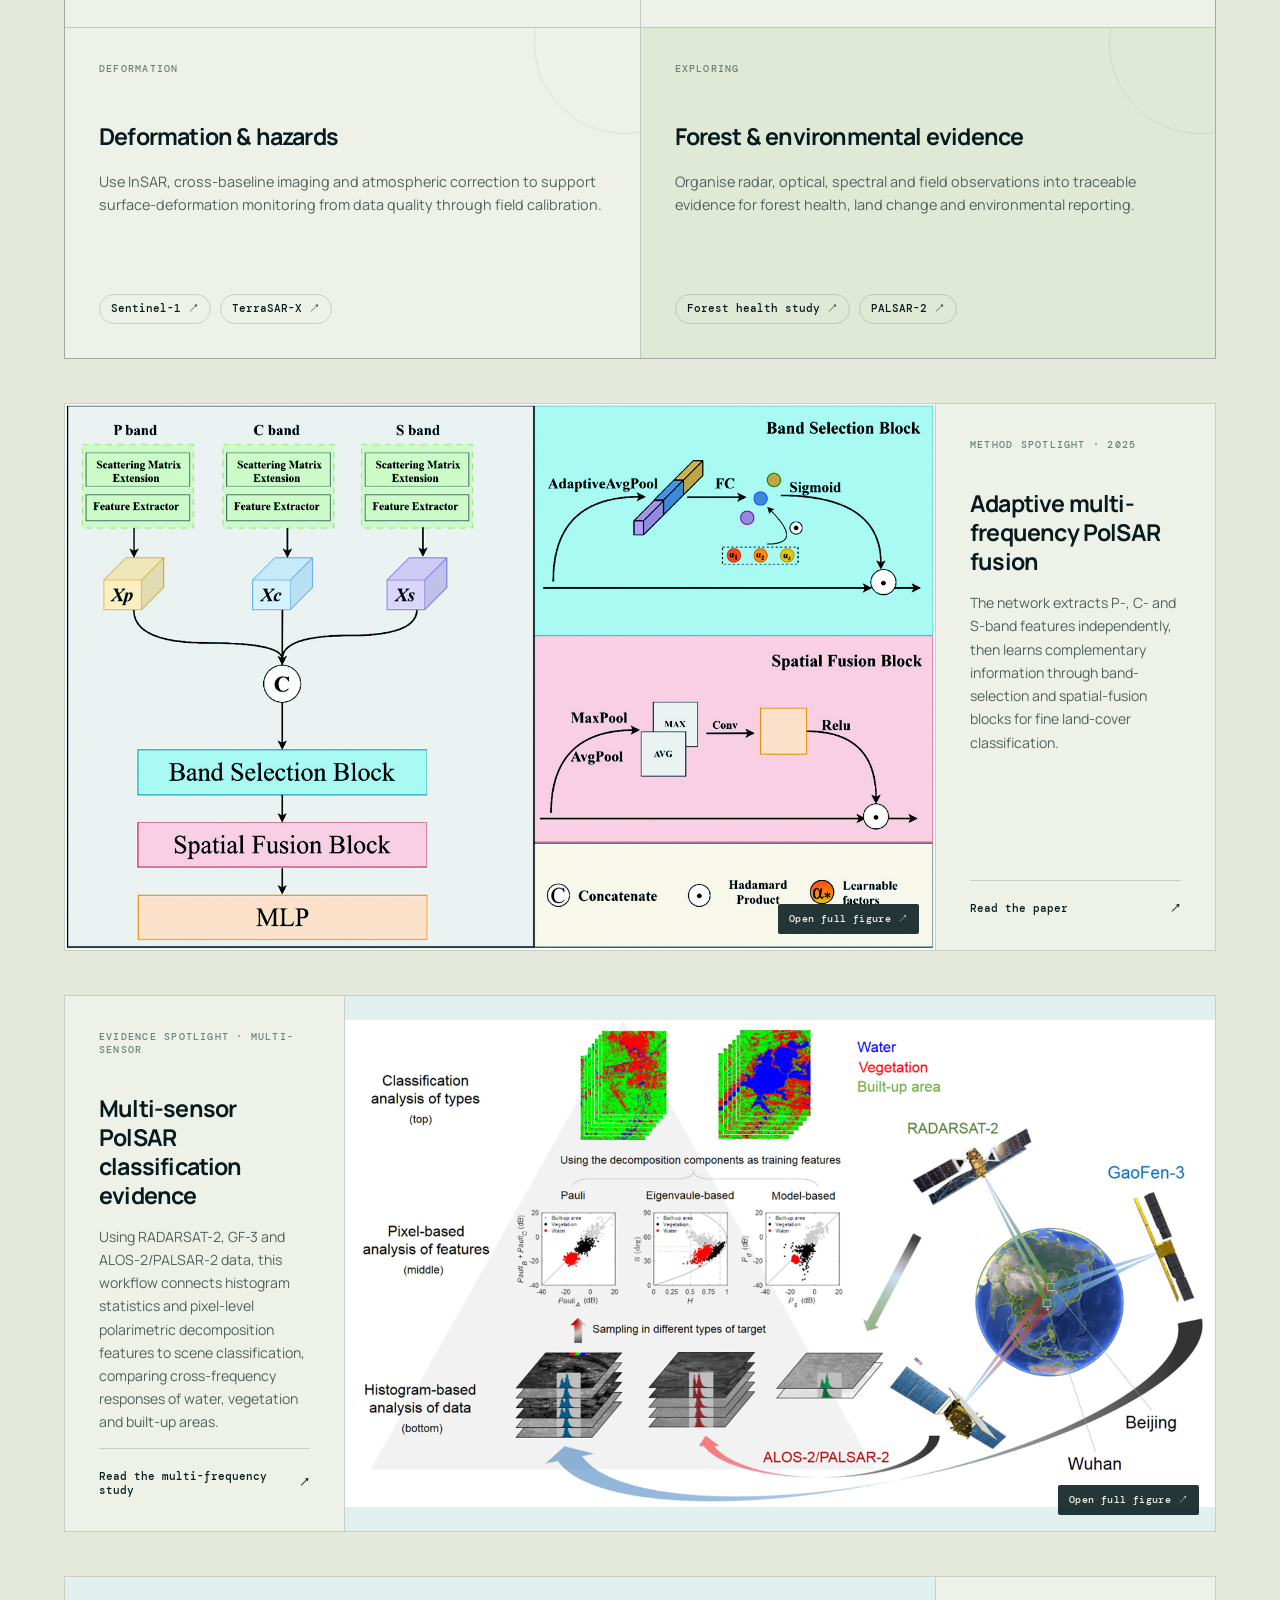
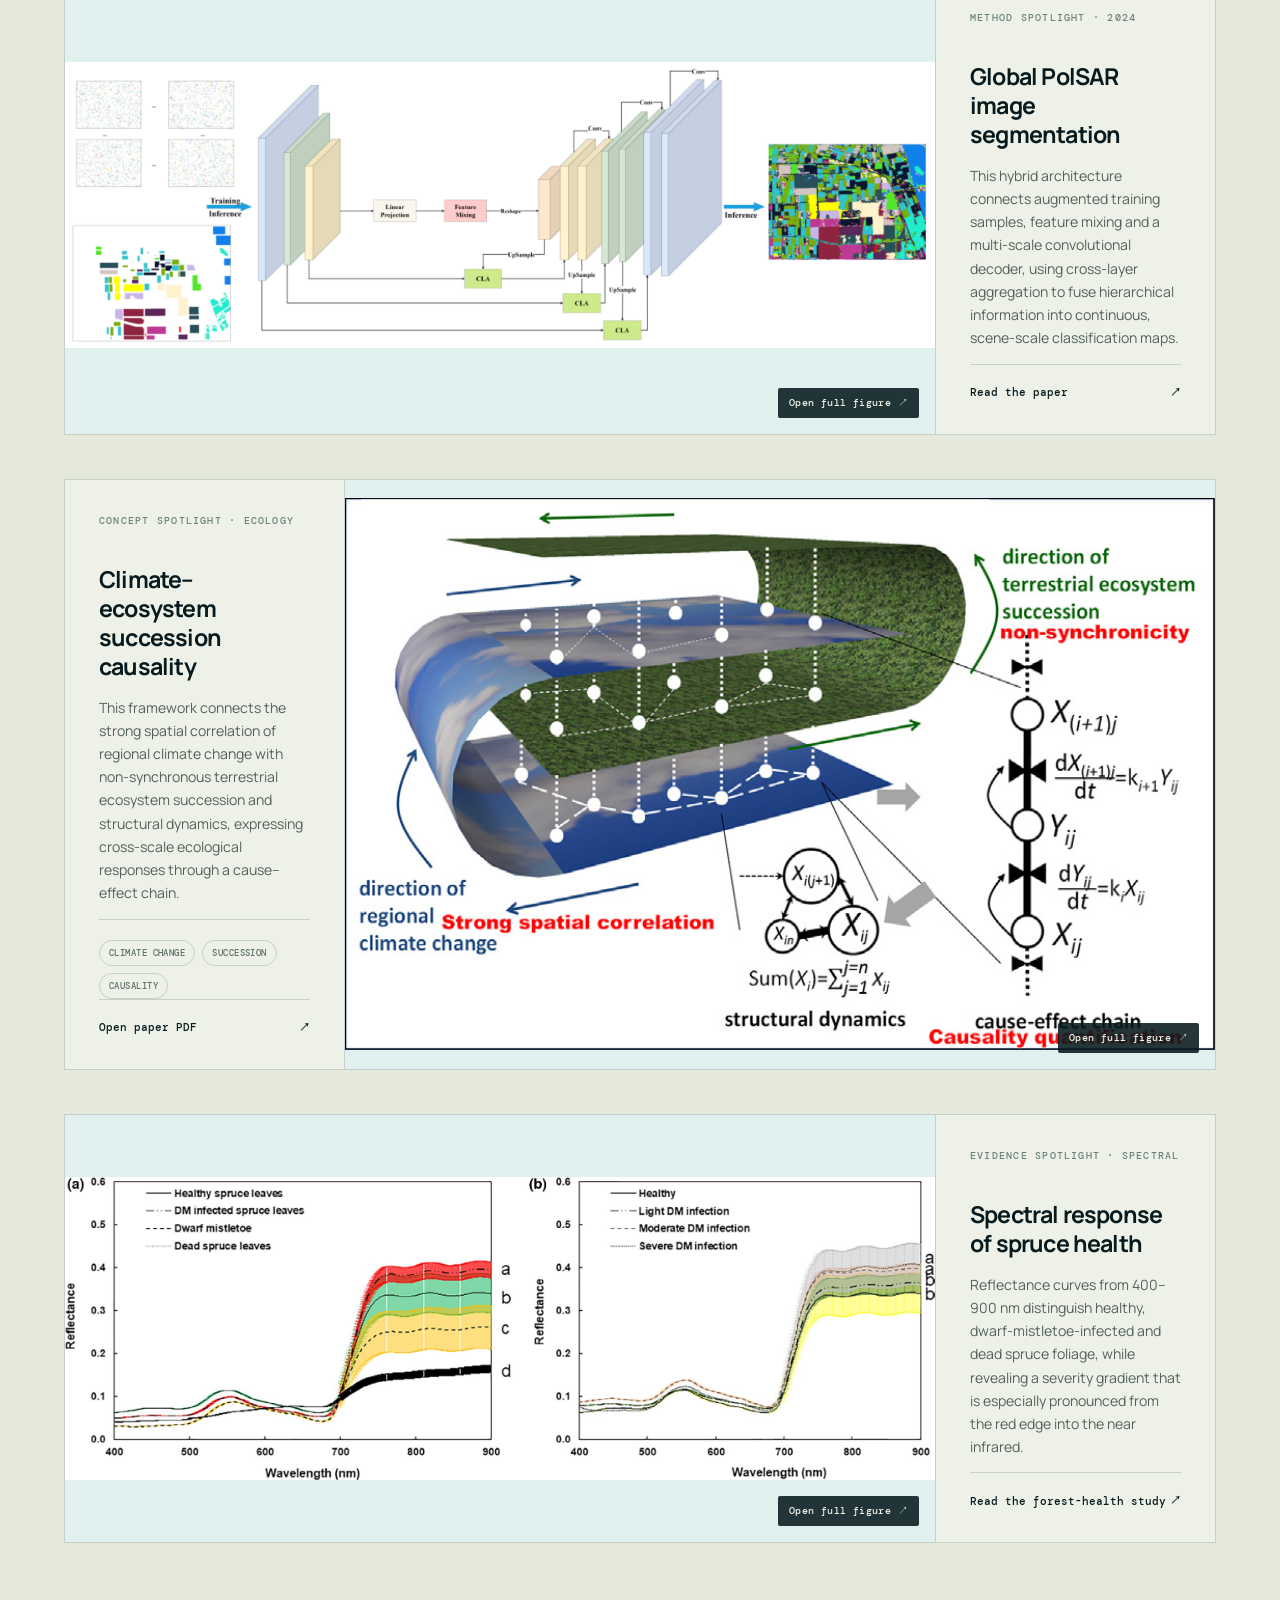
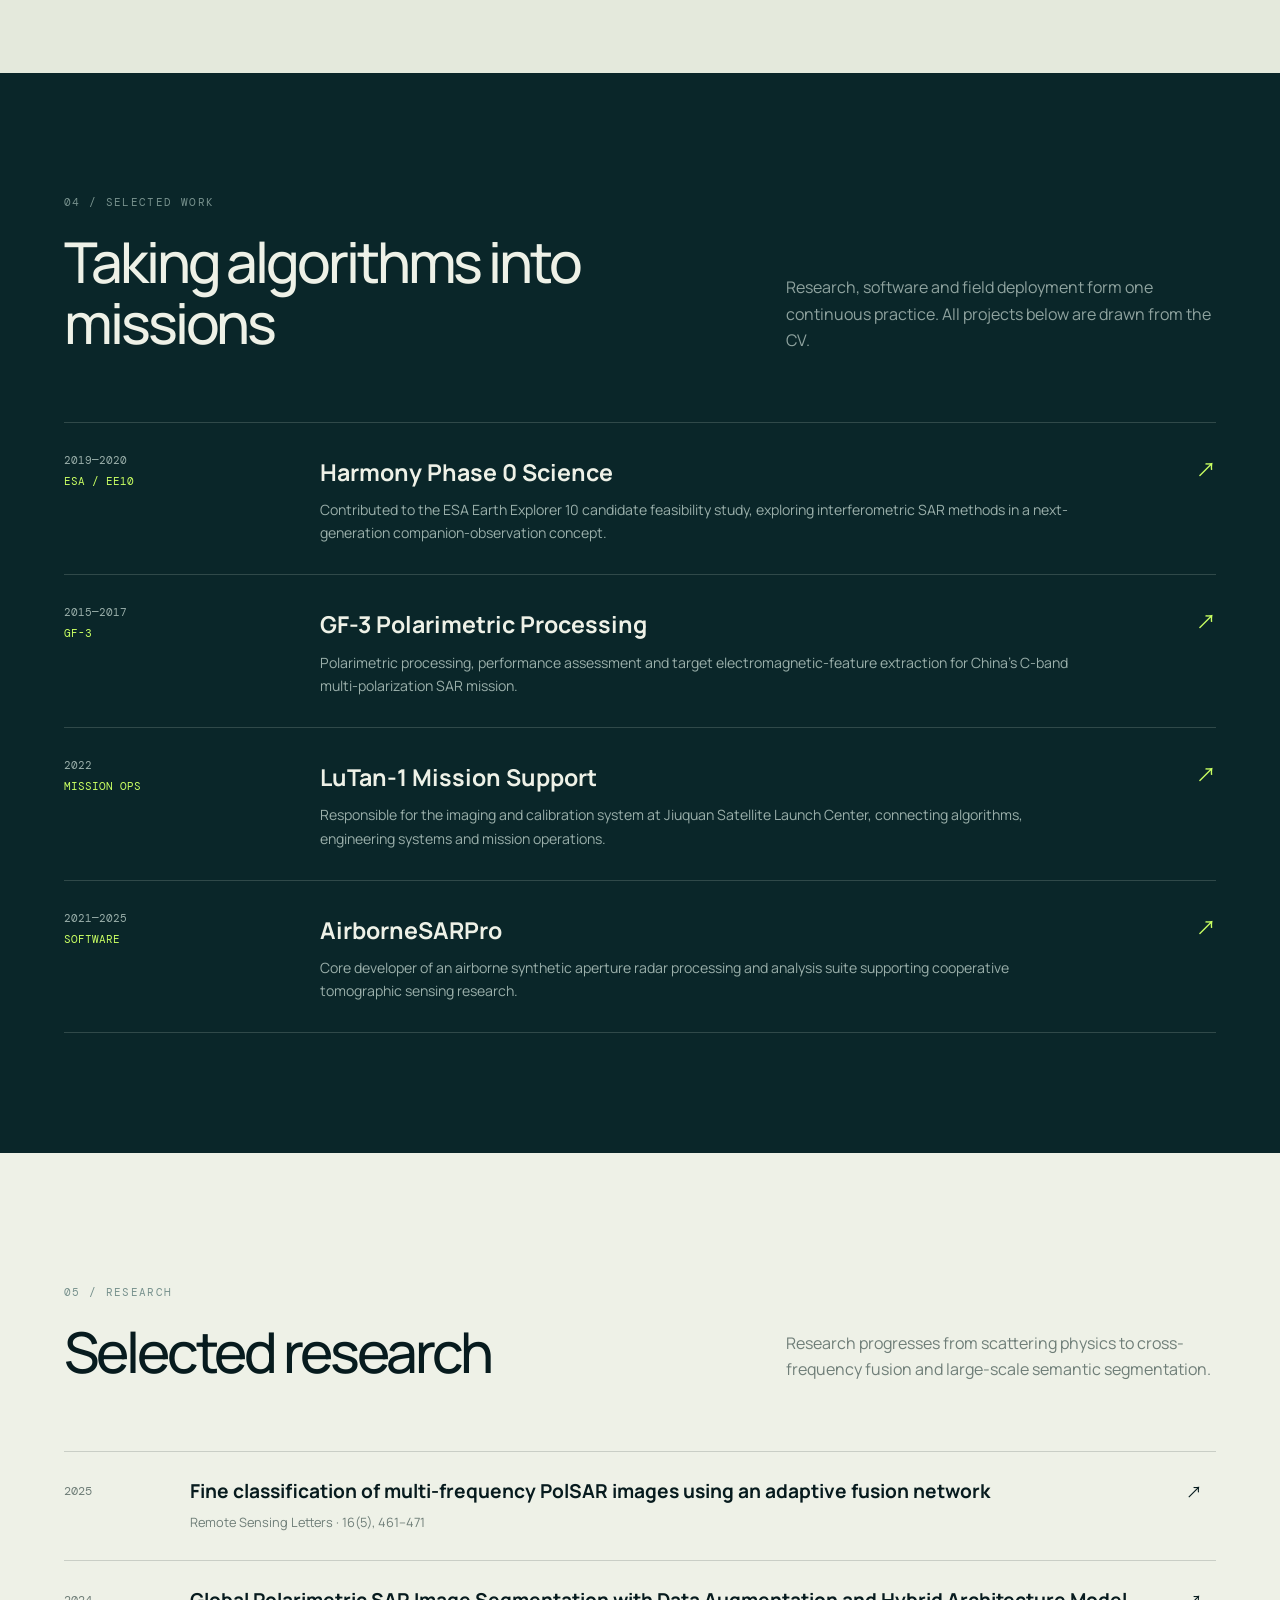
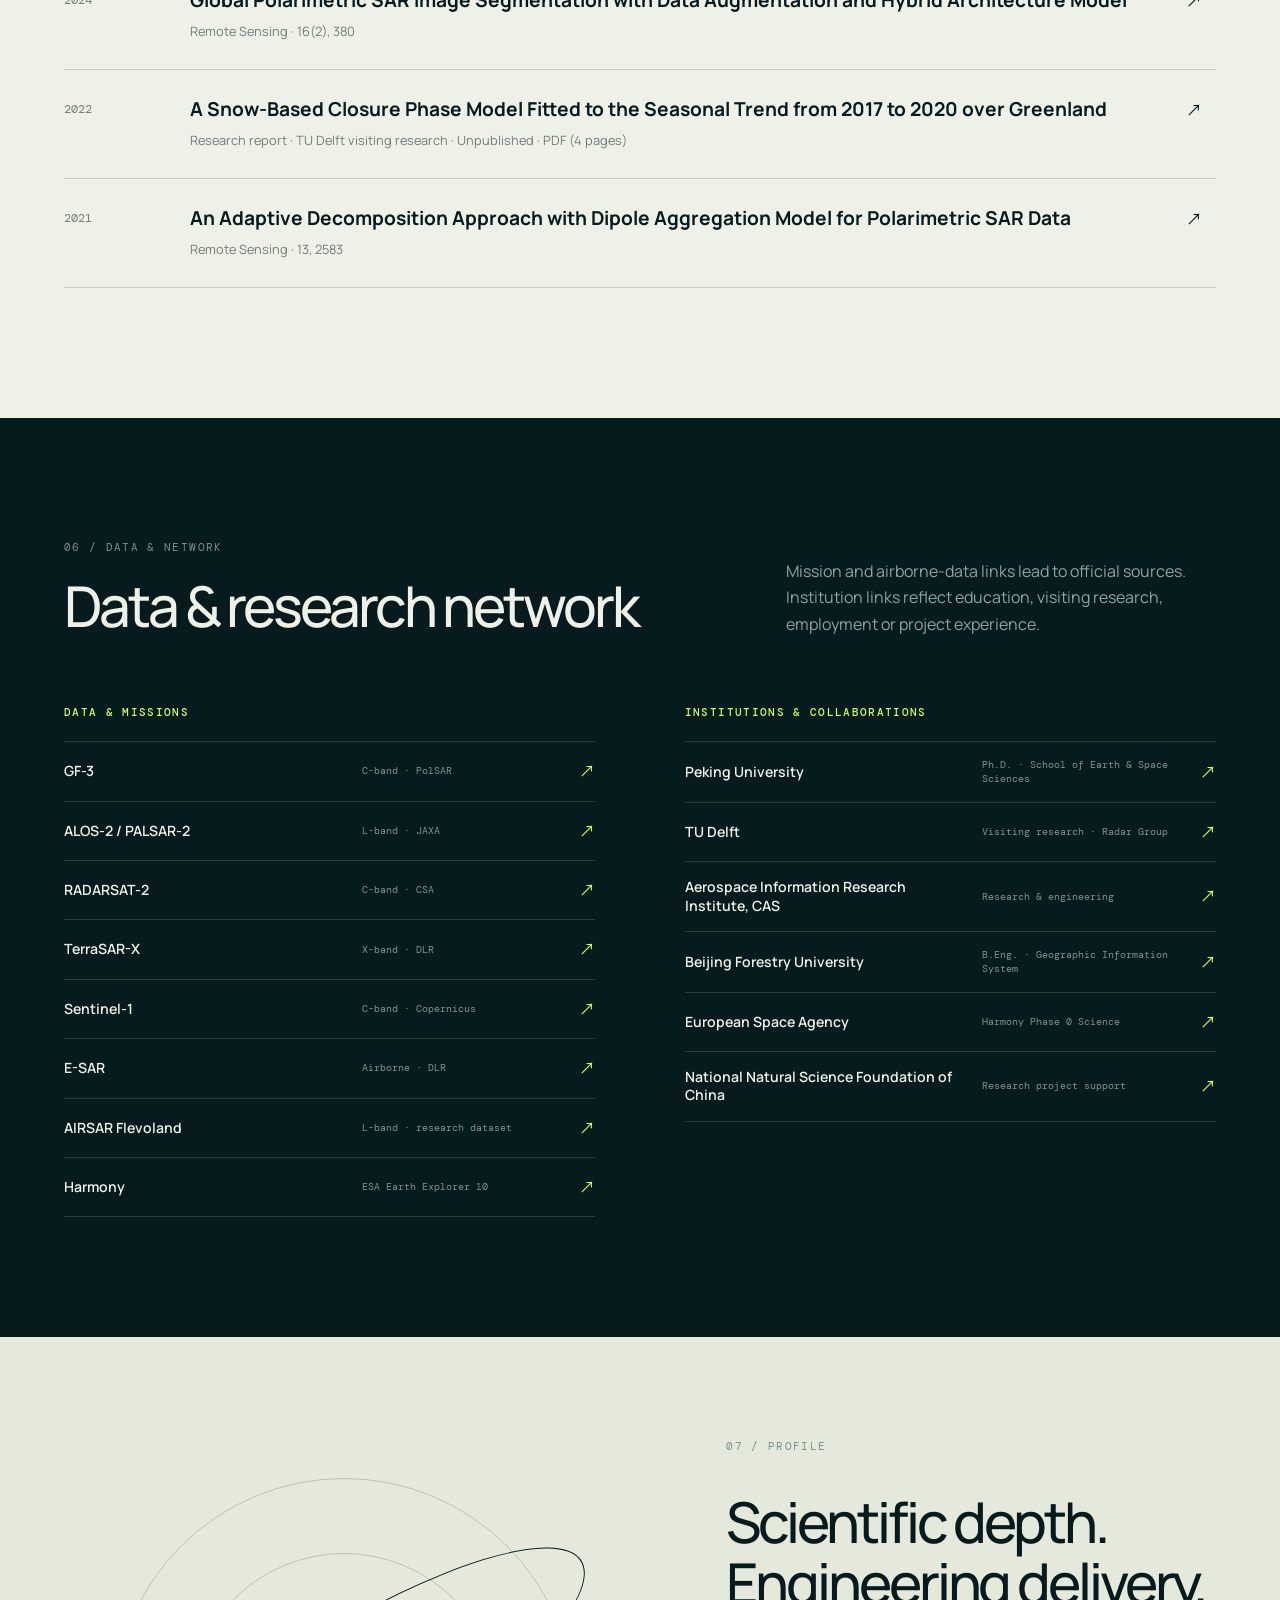
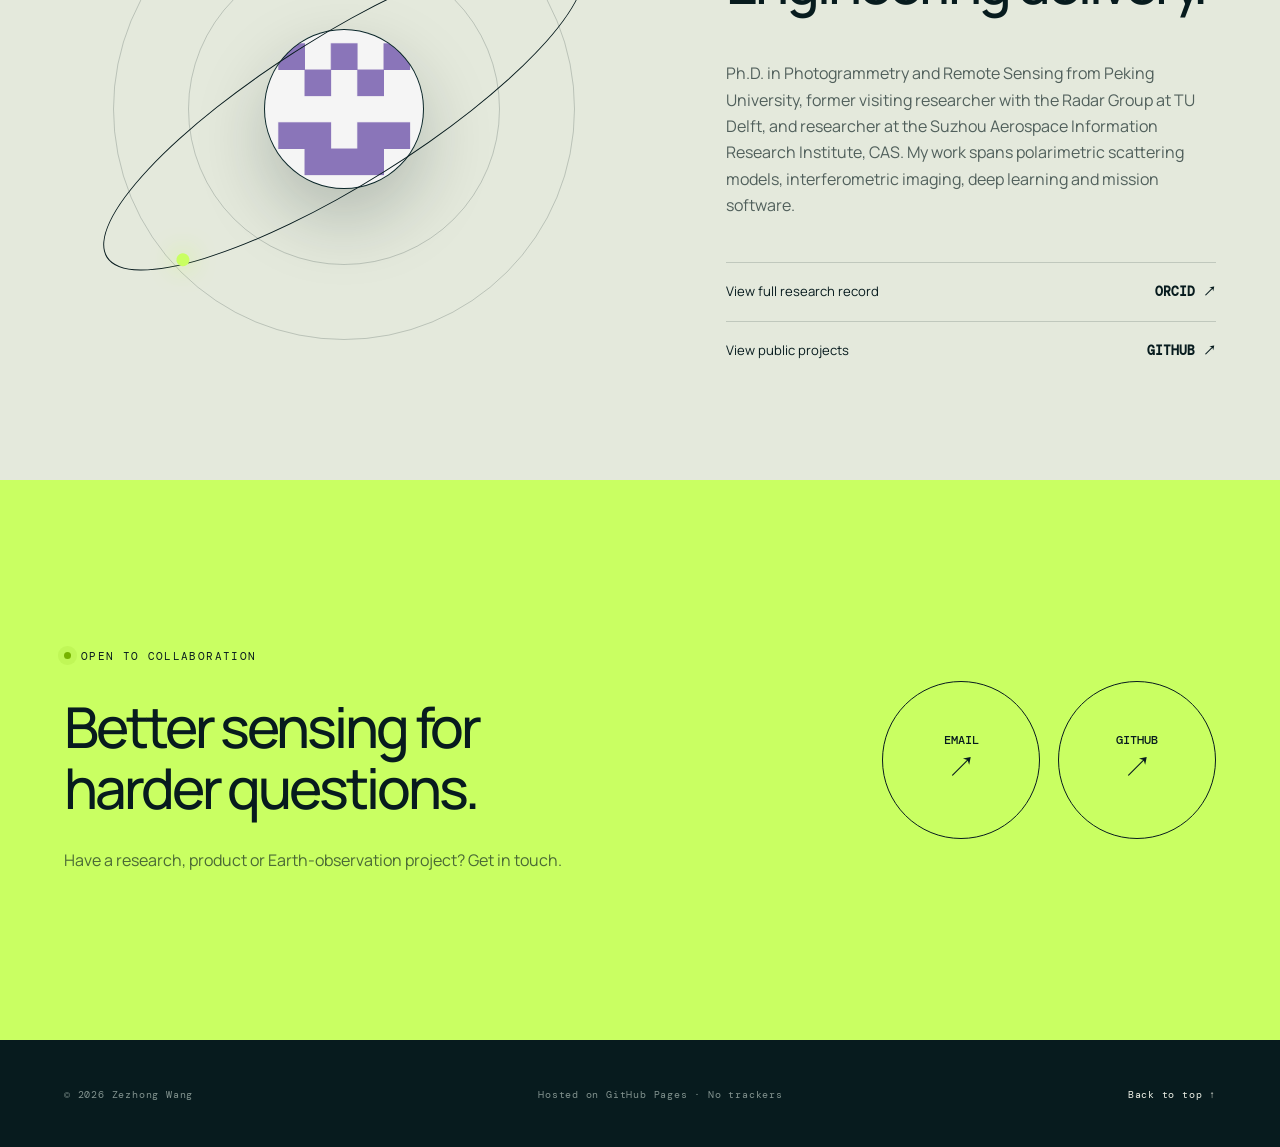
==== commit 6c582b13: "Link climate causality paper PDF" ====
--- a/index.html
+++ b/index.html
@@ -273,6 +273,7 @@
           <h3 data-zh="气候—生态演替因果框架" data-en="Climate–ecosystem succession causality">气候—生态演替因果框架</h3>
           <p data-zh="该框架把区域气候变化的强空间相关性、陆地生态系统演替的非同步性与结构动力学联系起来，用因果链表达跨空间层级的生态响应。" data-en="This framework connects the strong spatial correlation of regional climate change with non-synchronous terrestrial ecosystem succession and structural dynamics, expressing cross-scale ecological responses through a cause–effect chain.">该框架把区域气候变化的强空间相关性、陆地生态系统演替的非同步性与结构动力学联系起来，用因果链表达跨空间层级的生态响应。</p>
           <div class="method-themes" aria-label="主题"><span>CLIMATE CHANGE</span><span>SUCCESSION</span><span>CAUSALITY</span></div>
+          <a class="method-paper" href="https://pure.iiasa.ac.at/id/eprint/15406/1/1-s2.0-S0048969718328961-main.pdf" target="_blank" rel="noreferrer"><span data-zh="查看论文 PDF" data-en="Open paper PDF">查看论文 PDF</span><b aria-hidden="true">↗</b></a>
         </figcaption>
       </figure>
       <figure class="method-figure">
